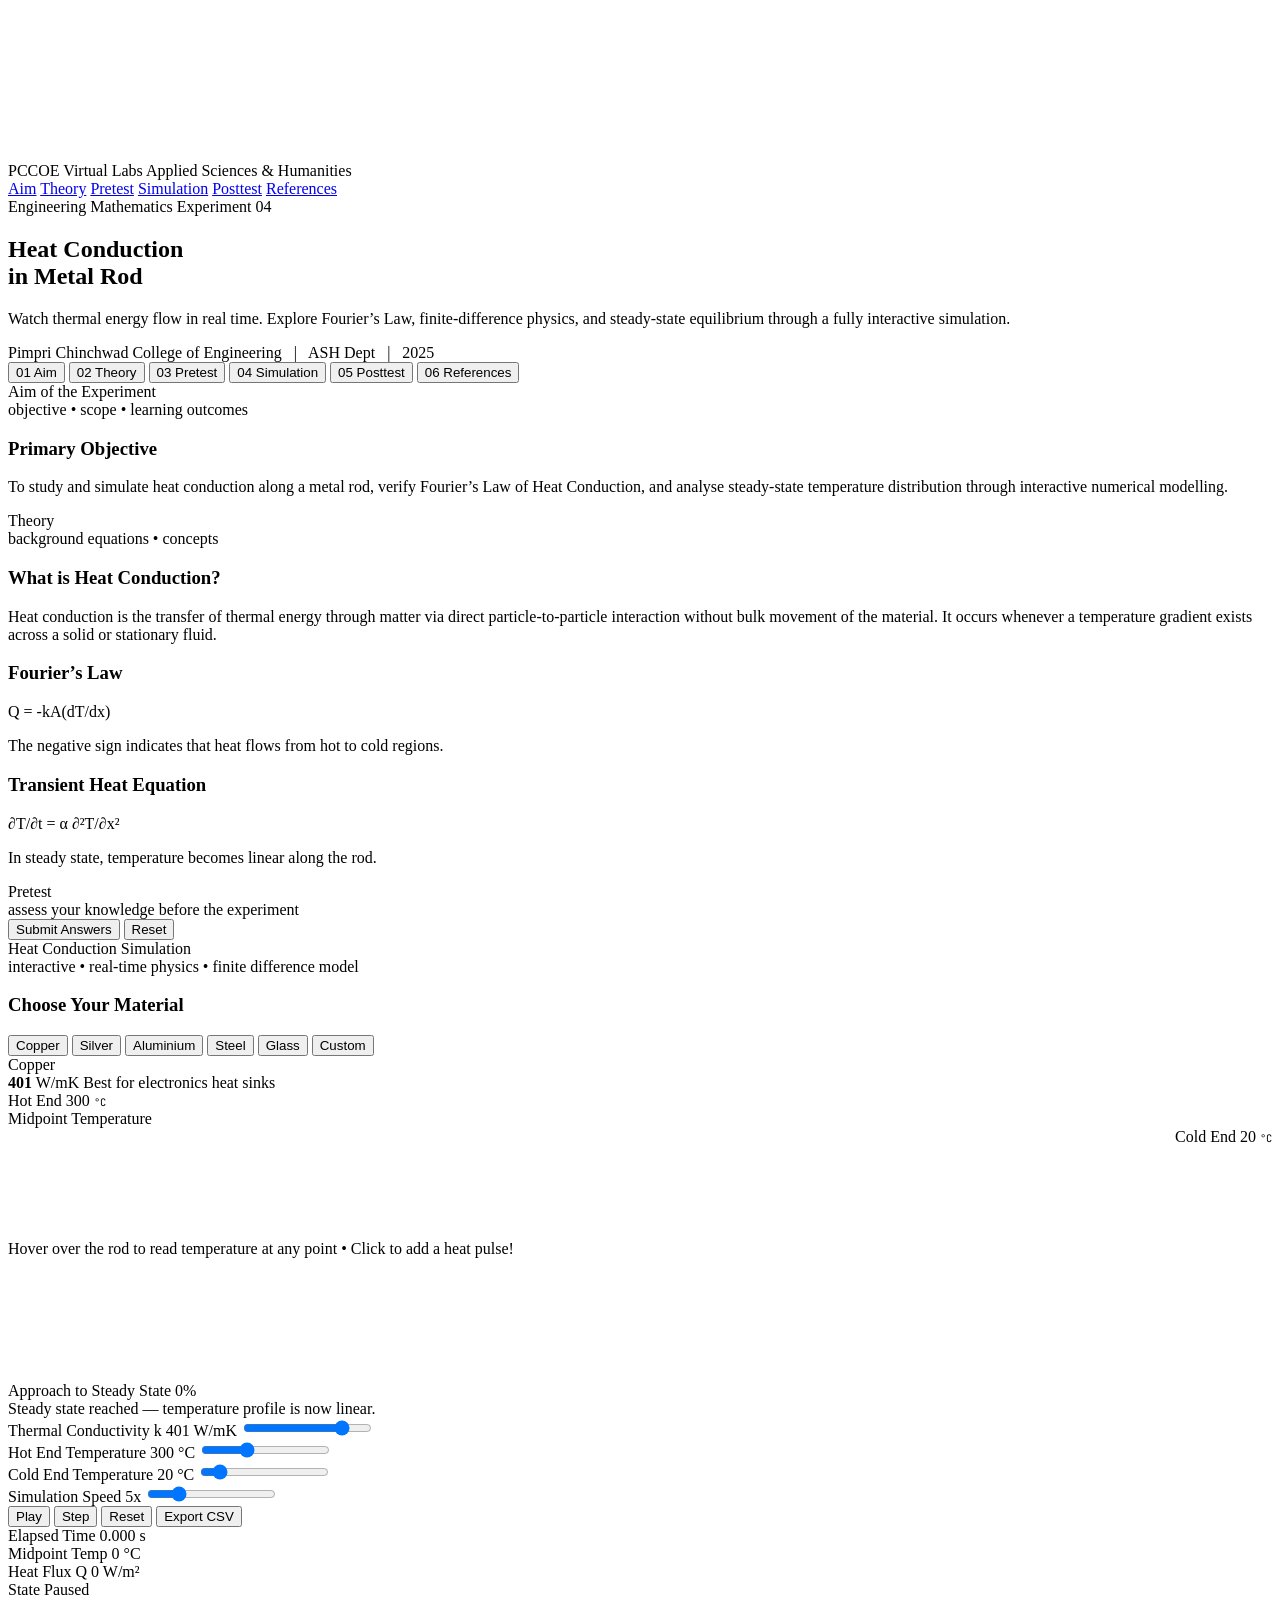
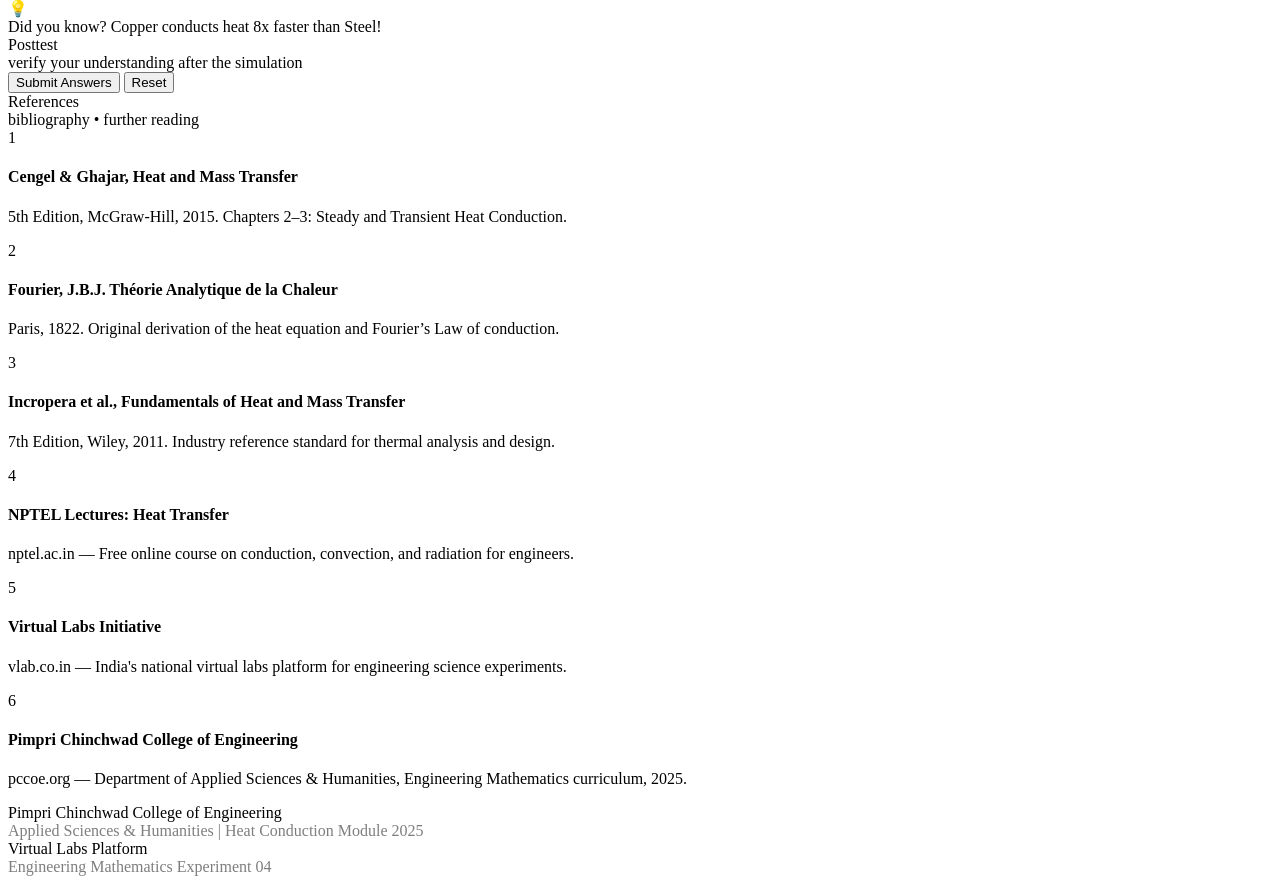
==== index.html @ cc9f1561 "Create index.html" ====
<!DOCTYPE html>
<html lang="en">
<head>
  <meta charset="UTF-8" />
  <meta name="viewport" content="width=device-width, initial-scale=1.0" />
  <title>Heat Conduction Lab</title>
  <link rel="preconnect" href="https://fonts.googleapis.com">
  <link rel="preconnect" href="https://fonts.gstatic.com" crossorigin>
  <link href="https://fonts.googleapis.com/css2?family=Outfit:wght@300;400;500;600;700;800;900&family=JetBrains+Mono:wght@400;500;700&display=swap" rel="stylesheet">
  <link rel="stylesheet" href="style.css" />
</head>
<body>
  <canvas id="particle-bg"></canvas>

  <header class="header">
    <div class="logo-wrap">
      <img class="logo-img" src="https://raw.githubusercontent.com/dineshkute90/virtuallab_LAUC/main/pccoe.png" alt="PCCOE Logo" onerror="this.style.display='none'">
      <div class="logo-text">
        <span class="logo-name">PCCOE Virtual Labs</span>
        <span class="logo-sub">Applied Sciences & Humanities</span>
      </div>
    </div>
    <nav>
      <a href="#" class="active" id="nav-aim" onclick="showSection('aim')">Aim</a>
      <a href="#" id="nav-theory" onclick="showSection('theory')">Theory</a>
      <a href="#" id="nav-pretest" onclick="showSection('pretest')">Pretest</a>
      <a href="#" id="nav-simulation" onclick="showSection('simulation')">Simulation</a>
      <a href="#" id="nav-posttest" onclick="showSection('posttest')">Posttest</a>
      <a href="#" id="nav-references" onclick="showSection('references')">References</a>
    </nav>
  </header>

  <section class="hero">
    <div class="hero-badge">Engineering Mathematics Experiment 04</div>
    <h1><span class="fire">Heat</span> <span class="label">Conduction</span><br><span class="label">in</span> <span class="ice">Metal Rod</span></h1>
    <p class="hero-desc">Watch thermal energy flow in real time. Explore Fourier’s Law, finite-difference physics, and steady-state equilibrium through a fully interactive simulation.</p>
    <div class="college-strip">
      <img src="https://raw.githubusercontent.com/dineshkute90/virtuallab_LAUC/main/pccoe.png" alt="PCCOE" onerror="this.style.display='none'">
      Pimpri Chinchwad College of Engineering &nbsp;&nbsp;|&nbsp;&nbsp; ASH Dept &nbsp;&nbsp;|&nbsp;&nbsp; 2025
    </div>
  </section>

  <div class="tab-bar">
    <button class="tab active" onclick="showSection('aim')">01 Aim</button>
    <button class="tab" onclick="showSection('theory')">02 Theory</button>
    <button class="tab" onclick="showSection('pretest')">03 Pretest</button>
    <button class="tab" onclick="showSection('simulation')">04 Simulation</button>
    <button class="tab" onclick="showSection('posttest')">05 Posttest</button>
    <button class="tab" onclick="showSection('references')">06 References</button>
  </div>

  <section id="aim" class="section active">
    <div class="section-title">Aim of the Experiment</div>
    <div class="section-sub">objective • scope • learning outcomes</div>

    <div class="card">
      <h3>Primary Objective</h3>
      <p>To study and simulate heat conduction along a metal rod, verify Fourier’s Law of Heat Conduction, and analyse steady-state temperature distribution through interactive numerical modelling.</p>
    </div>
  </section>

  <section id="theory" class="section">
    <div class="section-title">Theory</div>
    <div class="section-sub">background equations • concepts</div>

    <div class="card">
      <h3>What is Heat Conduction?</h3>
      <p>Heat conduction is the transfer of thermal energy through matter via direct particle-to-particle interaction without bulk movement of the material. It occurs whenever a temperature gradient exists across a solid or stationary fluid.</p>
    </div>

    <div class="card">
      <h3>Fourier’s Law</h3>
      <div class="formula-box">Q = -kA(dT/dx)</div>
      <p>The negative sign indicates that heat flows from hot to cold regions.</p>
    </div>

    <div class="card">
      <h3>Transient Heat Equation</h3>
      <div class="formula-box">∂T/∂t = α ∂²T/∂x²</div>
      <p>In steady state, temperature becomes linear along the rod.</p>
    </div>
  </section>

  <section id="pretest" class="section">
    <div class="section-title">Pretest</div>
    <div class="section-sub">assess your knowledge before the experiment</div>
    <div id="pretest-questions"></div>
    <div class="btn-row">
      <button class="btn btn-play" onclick="submitQuiz('pretest')">Submit Answers</button>
      <button class="btn btn-outline" onclick="resetQuiz('pretest')">Reset</button>
    </div>
    <div class="quiz-result" id="pretest-result"></div>
  </section>

  <section id="simulation" class="section">
    <div class="section-title">Heat Conduction Simulation</div>
    <div class="section-sub">interactive • real-time physics • finite difference model</div>

    <div class="card">
      <h3>Choose Your Material</h3>
      <div class="material-grid" id="material-grid">
        <button class="mat-btn active" onclick="selectMaterial(this,'Copper',401)">Copper</button>
        <button class="mat-btn" onclick="selectMaterial(this,'Silver',429)">Silver</button>
        <button class="mat-btn" onclick="selectMaterial(this,'Aluminium',237)">Aluminium</button>
        <button class="mat-btn" onclick="selectMaterial(this,'Steel',50)">Steel</button>
        <button class="mat-btn" onclick="selectMaterial(this,'Glass',1)">Glass</button>
        <button class="mat-btn" onclick="selectMaterial(this,'Custom',100)" id="custom-mat-btn">Custom</button>
      </div>

      <div class="mat-info-banner">
        <span class="mat-info-name" id="mat-info-name">Copper</span>
        <div class="mat-info-stats">
          <span><strong id="mat-info-k">401</strong> W/mK</span>
          <span id="mat-info-use">Best for electronics heat sinks</span>
        </div>
      </div>
    </div>

    <div class="sim-wrapper">
      <div class="rod-header">
        <div class="end-label hot">
          <span class="end-name">Hot End</span>
          <span class="temp-val" id="lbl-hot">300</span>
          <span style="font-family:JetBrains Mono,monospace;font-size:.65rem;color:var(--muted)">°C</span>
        </div>

        <div class="thermal-meter">
          <div class="meter-bar">
            <div class="meter-needle" id="meter-needle"></div>
          </div>
          <span>Midpoint Temperature</span>
        </div>

        <div class="end-label cold" style="text-align:right;">
          <span class="end-name">Cold End</span>
          <span class="temp-val" id="lbl-cold">20</span>
          <span style="font-family:JetBrains Mono,monospace;font-size:.65rem;color:var(--muted)">°C</span>
        </div>
      </div>

      <div class="rod-area">
        <div class="rod-glow-left" id="glow-left"></div>
        <canvas id="rod-canvas" height="90"></canvas>
        <div class="rod-glow-right" id="glow-right"></div>
      </div>
      <div class="click-hint">Hover over the rod to read temperature at any point • Click to add a heat pulse!</div>
      <canvas id="temp-graph" height="120"></canvas>

      <div class="equilibrium-bar-wrap">
        <div class="equilibrium-label">
          <span>Approach to Steady State</span>
          <span id="equil-pct">0%</span>
        </div>
        <div class="equilibrium-bar-bg">
          <div class="equilibrium-bar-fill" id="equil-bar" style="width:0%"></div>
        </div>
      </div>

      <div class="steady-badge" id="steady-badge">
        <div class="steady-dot"></div>
        Steady state reached — temperature profile is now linear.
      </div>

      <div class="sim-controls">
        <div class="ctrl-group">
          <label>Thermal Conductivity k <span class="lbl-val" id="lbl-k">401</span> W/mK</label>
          <input type="range" id="sl-k" min="1" max="500" value="401" oninput="updateSim()">
        </div>
        <div class="ctrl-group">
          <label>Hot End Temperature <span class="lbl-val" id="lbl-th">300</span> °C</label>
          <input type="range" id="sl-th" min="50" max="800" value="300" oninput="updateSim()">
        </div>
        <div class="ctrl-group">
          <label>Cold End Temperature <span class="lbl-val" id="lbl-tc">20</span> °C</label>
          <input type="range" id="sl-tc" min="0" max="200" value="20" oninput="updateSim()">
        </div>
        <div class="ctrl-group">
          <label>Simulation Speed <span class="lbl-val" id="lbl-sp">5</span>x</label>
          <input type="range" id="sl-sp" min="1" max="20" value="5" oninput="updateSim()">
        </div>
      </div>

      <div class="btn-row">
        <button class="btn btn-play paused" id="btn-play" onclick="toggleSim()">Play</button>
        <button class="btn btn-outline" onclick="stepSim()">Step</button>
        <button class="btn btn-danger" onclick="resetSim()">Reset</button>
        <button class="btn btn-outline" onclick="exportData()">Export CSV</button>
      </div>

      <div class="sim-stats">
        <div class="stat-chip">Elapsed Time <span class="stat-val accent-stat" id="stat-t">0.000 s</span></div>
        <div class="stat-chip">Midpoint Temp <span class="stat-val" id="stat-mid">0 °C</span></div>
        <div class="stat-chip">Heat Flux Q <span class="stat-val hot-stat" id="stat-q">0 W/m²</span></div>
        <div class="stat-chip">State <span class="stat-val" id="stat-state">Paused</span></div>
      </div>
    </div>

    <div class="fact-ticker" id="fact-ticker">
      <span class="fact-icon">💡</span>
      <div class="fact-text-wrap">
        <span class="fact-text" id="fact-text">Did you know? Copper conducts heat 8x faster than Steel!</span>
      </div>
    </div>
  </section>

  <section id="posttest" class="section">
    <div class="section-title">Posttest</div>
    <div class="section-sub">verify your understanding after the simulation</div>
    <div id="posttest-questions"></div>
    <div class="btn-row">
      <button class="btn btn-play" onclick="submitQuiz('posttest')">Submit Answers</button>
      <button class="btn btn-outline" onclick="resetQuiz('posttest')">Reset</button>
    </div>
    <div class="quiz-result" id="posttest-result"></div>
  </section>

  <section id="references" class="section">
    <div class="section-title">References</div>
    <div class="section-sub">bibliography • further reading</div>
    <div class="ref-item"><span class="ref-num">1</span><div class="ref-info"><h4>Cengel & Ghajar, Heat and Mass Transfer</h4><p>5th Edition, McGraw-Hill, 2015. Chapters 2–3: Steady and Transient Heat Conduction.</p></div></div>
    <div class="ref-item"><span class="ref-num">2</span><div class="ref-info"><h4>Fourier, J.B.J. Théorie Analytique de la Chaleur</h4><p>Paris, 1822. Original derivation of the heat equation and Fourier’s Law of conduction.</p></div></div>
    <div class="ref-item"><span class="ref-num">3</span><div class="ref-info"><h4>Incropera et al., Fundamentals of Heat and Mass Transfer</h4><p>7th Edition, Wiley, 2011. Industry reference standard for thermal analysis and design.</p></div></div>
    <div class="ref-item"><span class="ref-num">4</span><div class="ref-info"><h4>NPTEL Lectures: Heat Transfer</h4><p>nptel.ac.in — Free online course on conduction, convection, and radiation for engineers.</p></div></div>
    <div class="ref-item"><span class="ref-num">5</span><div class="ref-info"><h4>Virtual Labs Initiative</h4><p>vlab.co.in — India's national virtual labs platform for engineering science experiments.</p></div></div>
    <div class="ref-item"><span class="ref-num">6</span><div class="ref-info"><h4>Pimpri Chinchwad College of Engineering</h4><p>pccoe.org — Department of Applied Sciences & Humanities, Engineering Mathematics curriculum, 2025.</p></div></div>
  </section>

  <footer>
    <div class="footer-brand">
      <img src="https://raw.githubusercontent.com/dineshkute90/virtuallab_LAUC/main/pccoe.png" alt="PCCOE" onerror="this.style.display='none'">
      <div class="footer-text">Pimpri Chinchwad College of Engineering<br><span style="opacity:.5;">Applied Sciences & Humanities | Heat Conduction Module 2025</span></div>
    </div>
    <div class="footer-right">Virtual Labs Platform<br><span style="opacity:.5;">Engineering Mathematics Experiment 04</span></div>
  </footer>

  <script src="script.js"></script>
</body>
</html>
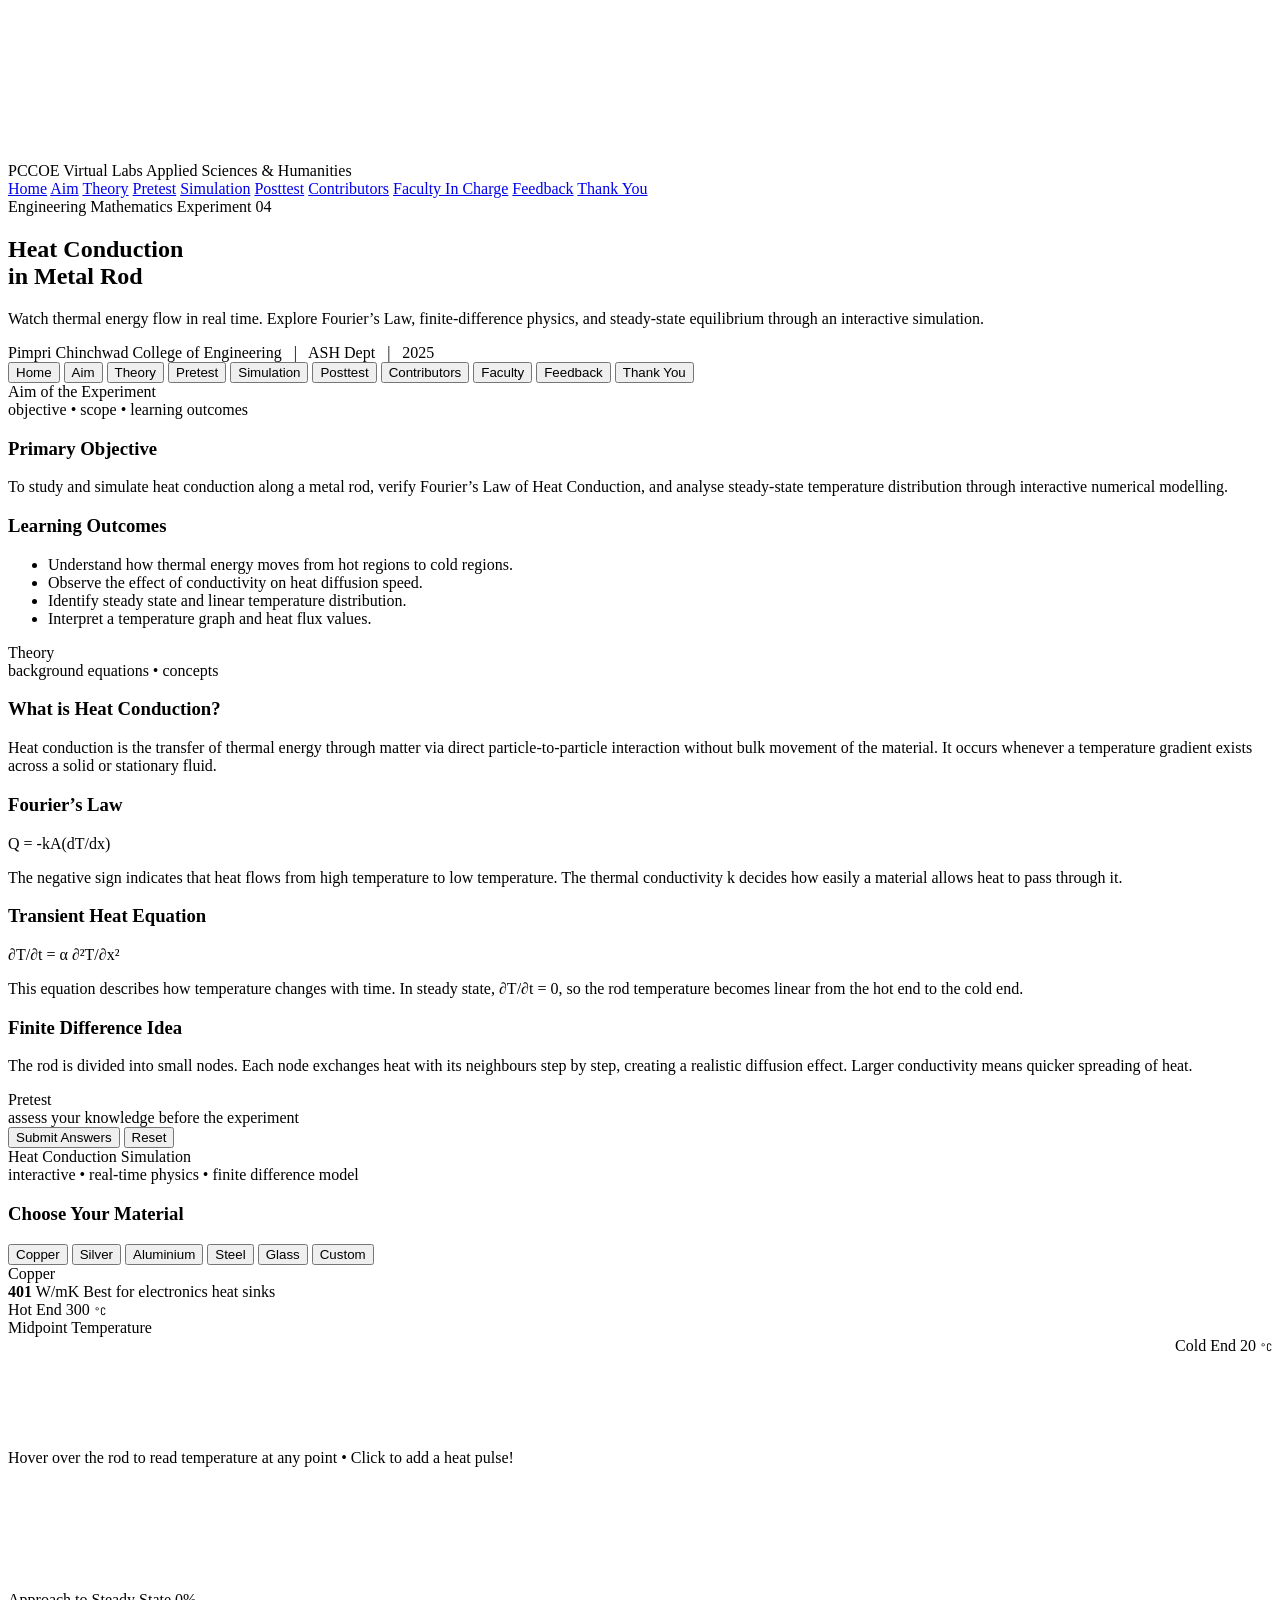
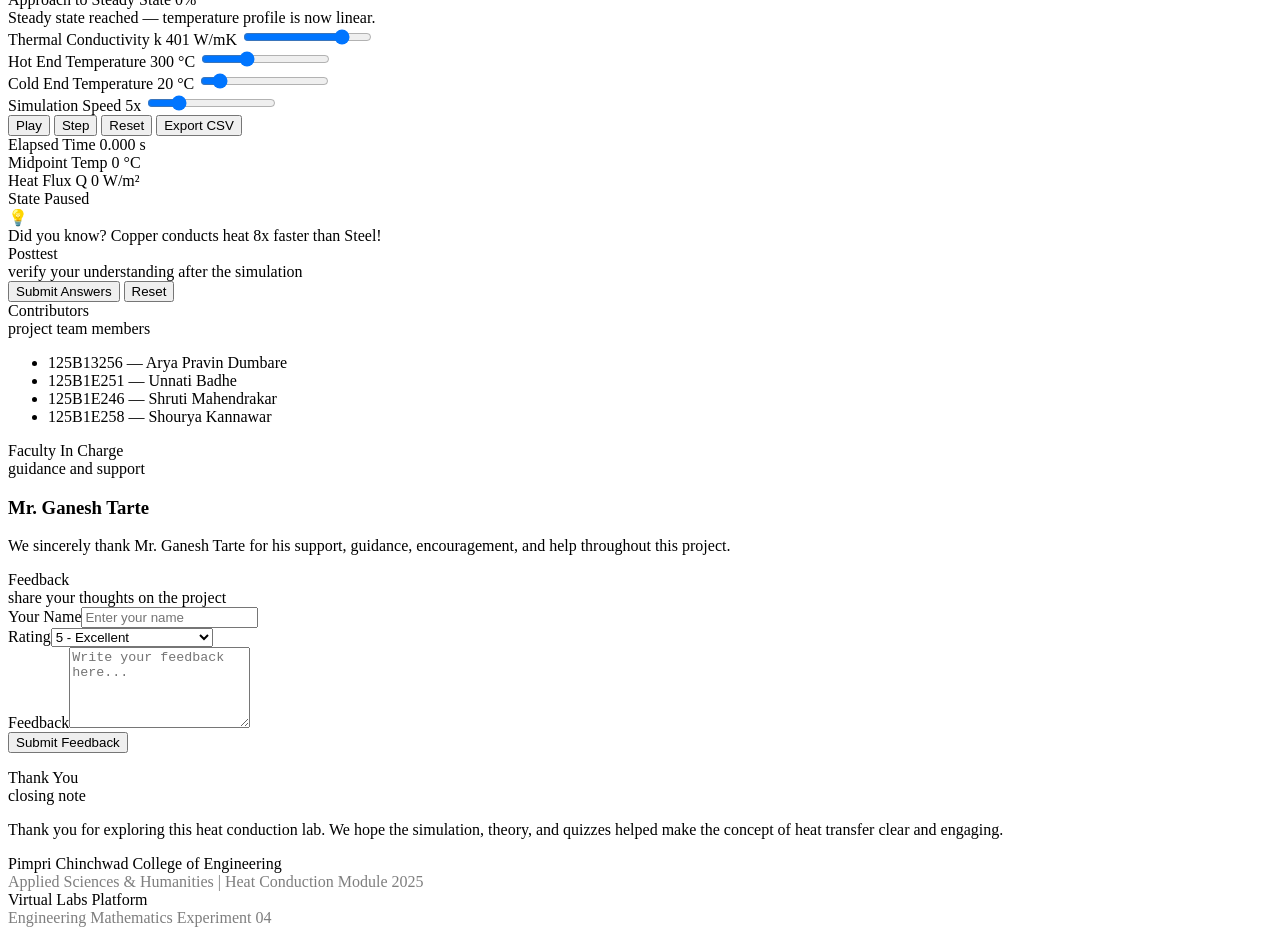
==== commit d5d5b85e: "Create index.html" ====
--- a/index.html
+++ b/index.html
@@ -20,20 +20,24 @@
         <span class="logo-sub">Applied Sciences & Humanities</span>
       </div>
     </div>
-    <nav>
-      <a href="#" class="active" id="nav-aim" onclick="showSection('aim')">Aim</a>
+    <nav id="top-nav">
+      <a href="#" class="active" id="nav-home" onclick="showSection('home')">Home</a>
+      <a href="#" id="nav-aim" onclick="showSection('aim')">Aim</a>
       <a href="#" id="nav-theory" onclick="showSection('theory')">Theory</a>
       <a href="#" id="nav-pretest" onclick="showSection('pretest')">Pretest</a>
       <a href="#" id="nav-simulation" onclick="showSection('simulation')">Simulation</a>
       <a href="#" id="nav-posttest" onclick="showSection('posttest')">Posttest</a>
-      <a href="#" id="nav-references" onclick="showSection('references')">References</a>
+      <a href="#" id="nav-contributors" onclick="showSection('contributors')">Contributors</a>
+      <a href="#" id="nav-faculty" onclick="showSection('faculty')">Faculty In Charge</a>
+      <a href="#" id="nav-feedback" onclick="showSection('feedback')">Feedback</a>
+      <a href="#" id="nav-thankyou" onclick="showSection('thankyou')">Thank You</a>
     </nav>
   </header>
 
-  <section class="hero">
+  <section class="hero section active" id="home">
     <div class="hero-badge">Engineering Mathematics Experiment 04</div>
     <h1><span class="fire">Heat</span> <span class="label">Conduction</span><br><span class="label">in</span> <span class="ice">Metal Rod</span></h1>
-    <p class="hero-desc">Watch thermal energy flow in real time. Explore Fourier’s Law, finite-difference physics, and steady-state equilibrium through a fully interactive simulation.</p>
+    <p class="hero-desc">Watch thermal energy flow in real time. Explore Fourier’s Law, finite-difference physics, and steady-state equilibrium through an interactive simulation.</p>
     <div class="college-strip">
       <img src="https://raw.githubusercontent.com/dineshkute90/virtuallab_LAUC/main/pccoe.png" alt="PCCOE" onerror="this.style.display='none'">
       Pimpri Chinchwad College of Engineering &nbsp;&nbsp;|&nbsp;&nbsp; ASH Dept &nbsp;&nbsp;|&nbsp;&nbsp; 2025
@@ -41,43 +45,56 @@
   </section>
 
   <div class="tab-bar">
-    <button class="tab active" onclick="showSection('aim')">01 Aim</button>
-    <button class="tab" onclick="showSection('theory')">02 Theory</button>
-    <button class="tab" onclick="showSection('pretest')">03 Pretest</button>
-    <button class="tab" onclick="showSection('simulation')">04 Simulation</button>
-    <button class="tab" onclick="showSection('posttest')">05 Posttest</button>
-    <button class="tab" onclick="showSection('references')">06 References</button>
+    <button class="tab active" onclick="showSection('home')">Home</button>
+    <button class="tab" onclick="showSection('aim')">Aim</button>
+    <button class="tab" onclick="showSection('theory')">Theory</button>
+    <button class="tab" onclick="showSection('pretest')">Pretest</button>
+    <button class="tab" onclick="showSection('simulation')">Simulation</button>
+    <button class="tab" onclick="showSection('posttest')">Posttest</button>
+    <button class="tab" onclick="showSection('contributors')">Contributors</button>
+    <button class="tab" onclick="showSection('faculty')">Faculty</button>
+    <button class="tab" onclick="showSection('feedback')">Feedback</button>
+    <button class="tab" onclick="showSection('thankyou')">Thank You</button>
   </div>
 
-  <section id="aim" class="section active">
+  <section id="aim" class="section">
     <div class="section-title">Aim of the Experiment</div>
     <div class="section-sub">objective • scope • learning outcomes</div>
-
     <div class="card">
       <h3>Primary Objective</h3>
       <p>To study and simulate heat conduction along a metal rod, verify Fourier’s Law of Heat Conduction, and analyse steady-state temperature distribution through interactive numerical modelling.</p>
+    </div>
+    <div class="card">
+      <h3>Learning Outcomes</h3>
+      <ul>
+        <li>Understand how thermal energy moves from hot regions to cold regions.</li>
+        <li>Observe the effect of conductivity on heat diffusion speed.</li>
+        <li>Identify steady state and linear temperature distribution.</li>
+        <li>Interpret a temperature graph and heat flux values.</li>
+      </ul>
     </div>
   </section>
 
   <section id="theory" class="section">
     <div class="section-title">Theory</div>
     <div class="section-sub">background equations • concepts</div>
-
     <div class="card">
       <h3>What is Heat Conduction?</h3>
       <p>Heat conduction is the transfer of thermal energy through matter via direct particle-to-particle interaction without bulk movement of the material. It occurs whenever a temperature gradient exists across a solid or stationary fluid.</p>
     </div>
-
     <div class="card">
       <h3>Fourier’s Law</h3>
       <div class="formula-box">Q = -kA(dT/dx)</div>
-      <p>The negative sign indicates that heat flows from hot to cold regions.</p>
-    </div>
-
+      <p>The negative sign indicates that heat flows from high temperature to low temperature. The thermal conductivity k decides how easily a material allows heat to pass through it.</p>
+    </div>
     <div class="card">
       <h3>Transient Heat Equation</h3>
       <div class="formula-box">∂T/∂t = α ∂²T/∂x²</div>
-      <p>In steady state, temperature becomes linear along the rod.</p>
+      <p>This equation describes how temperature changes with time. In steady state, ∂T/∂t = 0, so the rod temperature becomes linear from the hot end to the cold end.</p>
+    </div>
+    <div class="card">
+      <h3>Finite Difference Idea</h3>
+      <p>The rod is divided into small nodes. Each node exchanges heat with its neighbours step by step, creating a realistic diffusion effect. Larger conductivity means quicker spreading of heat.</p>
     </div>
   </section>
 
@@ -106,7 +123,6 @@
         <button class="mat-btn" onclick="selectMaterial(this,'Glass',1)">Glass</button>
         <button class="mat-btn" onclick="selectMaterial(this,'Custom',100)" id="custom-mat-btn">Custom</button>
       </div>
-
       <div class="mat-info-banner">
         <span class="mat-info-name" id="mat-info-name">Copper</span>
         <div class="mat-info-stats">
@@ -214,15 +230,46 @@
     <div class="quiz-result" id="posttest-result"></div>
   </section>
 
-  <section id="references" class="section">
-    <div class="section-title">References</div>
-    <div class="section-sub">bibliography • further reading</div>
-    <div class="ref-item"><span class="ref-num">1</span><div class="ref-info"><h4>Cengel & Ghajar, Heat and Mass Transfer</h4><p>5th Edition, McGraw-Hill, 2015. Chapters 2–3: Steady and Transient Heat Conduction.</p></div></div>
-    <div class="ref-item"><span class="ref-num">2</span><div class="ref-info"><h4>Fourier, J.B.J. Théorie Analytique de la Chaleur</h4><p>Paris, 1822. Original derivation of the heat equation and Fourier’s Law of conduction.</p></div></div>
-    <div class="ref-item"><span class="ref-num">3</span><div class="ref-info"><h4>Incropera et al., Fundamentals of Heat and Mass Transfer</h4><p>7th Edition, Wiley, 2011. Industry reference standard for thermal analysis and design.</p></div></div>
-    <div class="ref-item"><span class="ref-num">4</span><div class="ref-info"><h4>NPTEL Lectures: Heat Transfer</h4><p>nptel.ac.in — Free online course on conduction, convection, and radiation for engineers.</p></div></div>
-    <div class="ref-item"><span class="ref-num">5</span><div class="ref-info"><h4>Virtual Labs Initiative</h4><p>vlab.co.in — India's national virtual labs platform for engineering science experiments.</p></div></div>
-    <div class="ref-item"><span class="ref-num">6</span><div class="ref-info"><h4>Pimpri Chinchwad College of Engineering</h4><p>pccoe.org — Department of Applied Sciences & Humanities, Engineering Mathematics curriculum, 2025.</p></div></div>
+  <section id="contributors" class="section">
+    <div class="section-title">Contributors</div>
+    <div class="section-sub">project team members</div>
+    <div class="card">
+      <ul>
+        <li>125B13256 — Arya Pravin Dumbare</li>
+        <li>125B1E251 — Unnati Badhe</li>
+        <li>125B1E246 — Shruti Mahendrakar</li>
+        <li>125B1E258 — Shourya Kannawar</li>
+      </ul>
+    </div>
+  </section>
+
+  <section id="faculty" class="section">
+    <div class="section-title">Faculty In Charge</div>
+    <div class="section-sub">guidance and support</div>
+    <div class="card">
+      <h3>Mr. Ganesh Tarte</h3>
+      <p>We sincerely thank Mr. Ganesh Tarte for his support, guidance, encouragement, and help throughout this project.</p>
+    </div>
+  </section>
+
+  <section id="feedback" class="section">
+    <div class="section-title">Feedback</div>
+    <div class="section-sub">share your thoughts on the project</div>
+    <div class="card feedback-card">
+      <div class="form-group"><label>Your Name</label><input type="text" id="fb-name" placeholder="Enter your name"></div>
+      <div class="form-group"><label>Rating</label><select id="fb-rating"><option>5 - Excellent</option><option>4 - Very Good</option><option>3 - Good</option><option>2 - Average</option><option>1 - Needs Improvement</option></select></div>
+      <div class="form-group"><label>Feedback</label><textarea id="fb-msg" rows="5" placeholder="Write your feedback here..."></textarea></div>
+      <button class="btn btn-play" onclick="submitFeedback()">Submit Feedback</button>
+      <p id="fb-status" class="fb-status"></p>
+    </div>
+  </section>
+
+  <section id="thankyou" class="section">
+    <div class="section-title">Thank You</div>
+    <div class="section-sub">closing note</div>
+    <div class="card">
+      <p>Thank you for exploring this heat conduction lab. We hope the simulation, theory, and quizzes helped make the concept of heat transfer clear and engaging.</p>
+    </div>
   </section>
 
   <footer>
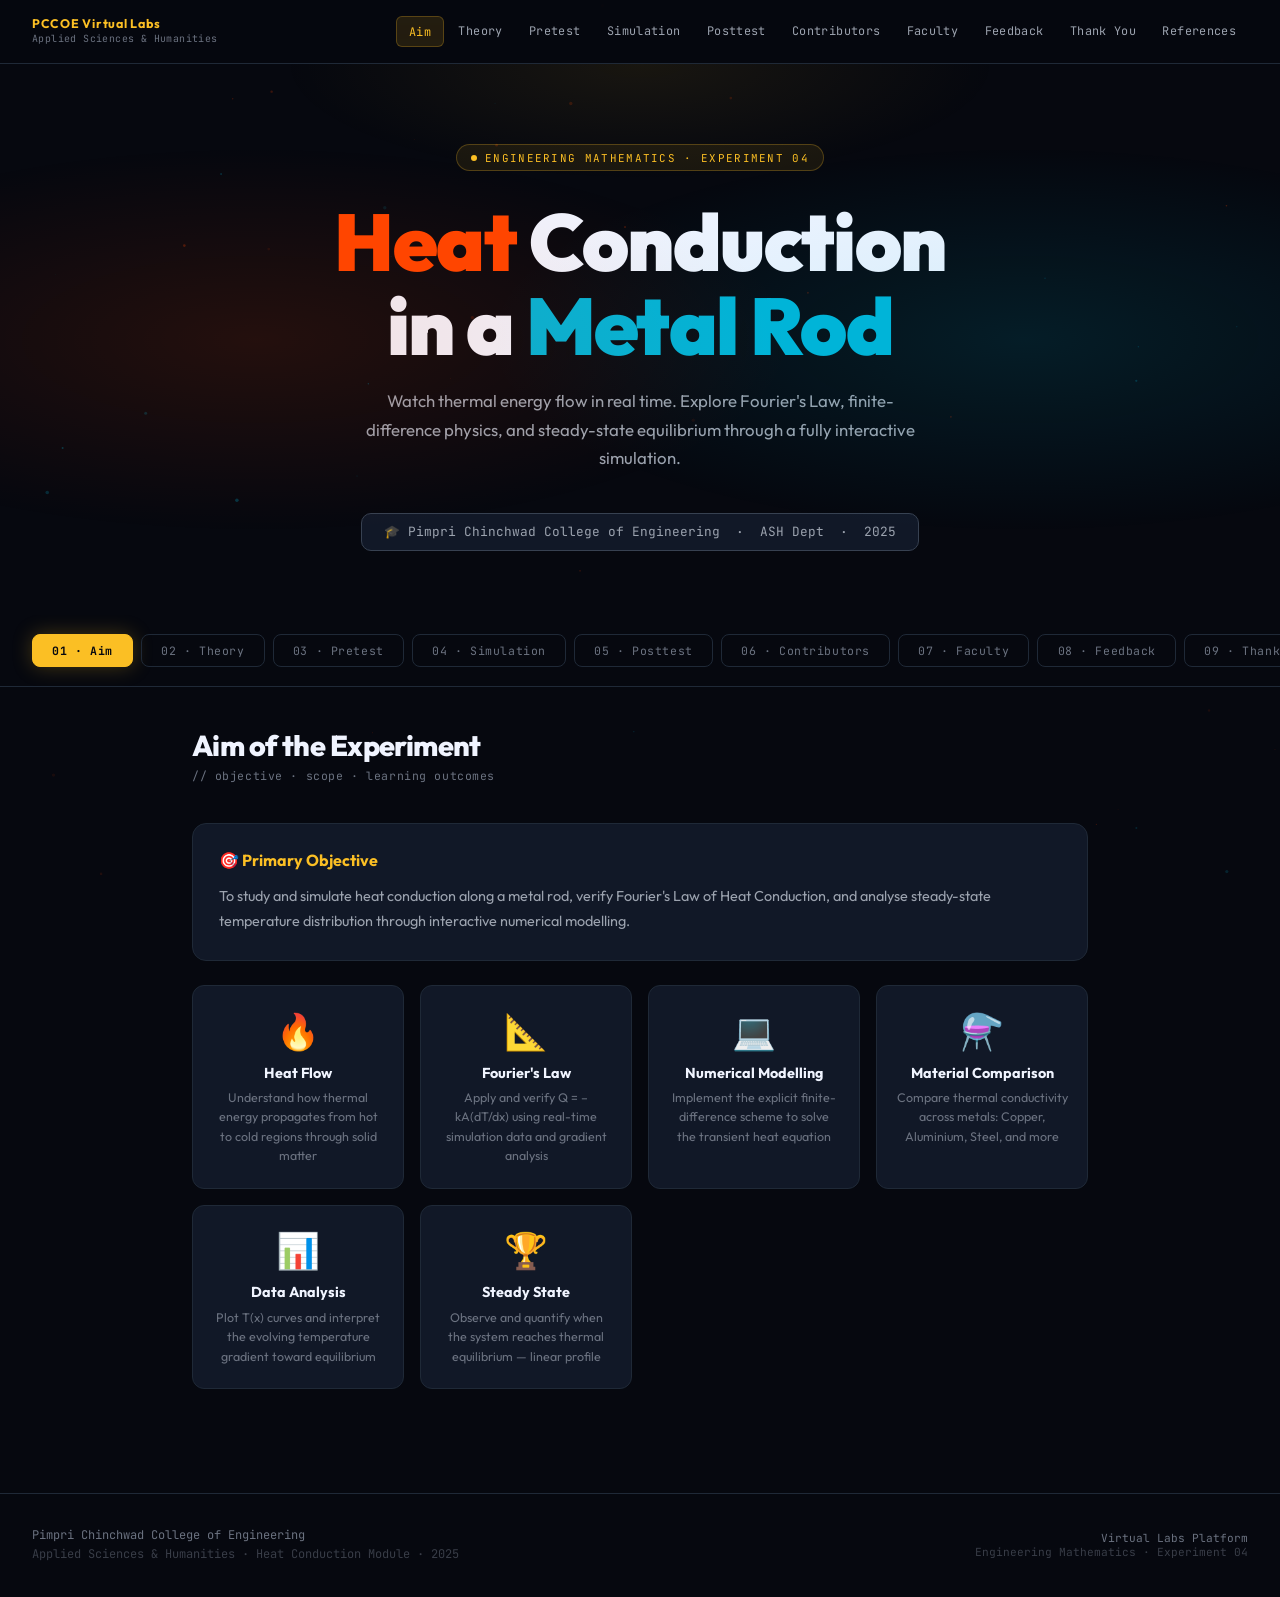
==== commit 5eb0bcf0: "Create index.html" ====
--- a/index.html
+++ b/index.html
@@ -1,285 +1,1890 @@
 <!DOCTYPE html>
 <html lang="en">
 <head>
-  <meta charset="UTF-8" />
-  <meta name="viewport" content="width=device-width, initial-scale=1.0" />
-  <title>Heat Conduction Lab</title>
-  <link rel="preconnect" href="https://fonts.googleapis.com">
-  <link rel="preconnect" href="https://fonts.gstatic.com" crossorigin>
-  <link href="https://fonts.googleapis.com/css2?family=Outfit:wght@300;400;500;600;700;800;900&family=JetBrains+Mono:wght@400;500;700&display=swap" rel="stylesheet">
-  <link rel="stylesheet" href="style.css" />
+<meta charset="UTF-8">
+<meta name="viewport" content="width=device-width, initial-scale=1.0">
+<title>Heat Conduction Lab — PCCOE Virtual Labs</title>
+<link href="https://fonts.googleapis.com/css2?family=Outfit:wght@300;400;500;600;700;800;900&family=JetBrains+Mono:wght@400;500;700&display=swap" rel="stylesheet">
+<style>
+:root {
+  --hot: #ff4500;
+  --hot2: #ff8c00;
+  --cold: #00b4d8;
+  --cold2: #0077b6;
+  --bg: #06080f;
+  --surface: #0d1117;
+  --card: #111827;
+  --border: #1f2937;
+  --border2: #374151;
+  --text: #f0f4ff;
+  --muted: #6b7280;
+  --muted2: #9ca3af;
+  --accent: #fbbf24;
+  --accent2: #f59e0b;
+  --green: #10b981;
+  --red: #ef4444;
+  --purple: #8b5cf6;
+  --glow-hot: rgba(255,69,0,0.3);
+  --glow-cold: rgba(0,180,216,0.3);
+  --glow-accent: rgba(251,191,36,0.25);
+}
+
+*, *::before, *::after { box-sizing: border-box; margin: 0; padding: 0; }
+html { scroll-behavior: smooth; }
+
+body {
+  background: var(--bg);
+  color: var(--text);
+  font-family: 'Outfit', sans-serif;
+  min-height: 100vh;
+  overflow-x: hidden;
+}
+
+/* ─── PARTICLE CANVAS ─── */
+#particle-bg {
+  position: fixed;
+  inset: 0;
+  z-index: 0;
+  pointer-events: none;
+  opacity: 0.4;
+}
+
+/* ─── HEADER ─── */
+header {
+  position: sticky;
+  top: 0;
+  z-index: 200;
+  background: rgba(6,8,15,0.85);
+  backdrop-filter: blur(20px);
+  border-bottom: 1px solid var(--border);
+  padding: 0 2rem;
+  height: 64px;
+  display: flex;
+  align-items: center;
+  justify-content: space-between;
+}
+
+.logo-wrap {
+  display: flex;
+  align-items: center;
+  gap: .8rem;
+}
+
+.logo-img {
+  height: 40px;
+  width: 40px;
+  object-fit: contain;
+  border-radius: 8px;
+  background: white;
+  padding: 3px;
+  box-shadow: 0 0 16px rgba(251,191,36,0.3);
+}
+
+.logo-text {
+  display: flex;
+  flex-direction: column;
+}
+
+.logo-name {
+  font-size: .78rem;
+  font-weight: 700;
+  color: var(--accent);
+  letter-spacing: .06em;
+  line-height: 1;
+}
+
+.logo-sub {
+  font-size: .62rem;
+  color: var(--muted);
+  font-family: 'JetBrains Mono', monospace;
+  letter-spacing: .04em;
+  margin-top: 2px;
+}
+
+nav {
+  display: flex;
+  gap: .15rem;
+}
+
+nav a {
+  color: var(--muted2);
+  text-decoration: none;
+  font-size: .74rem;
+  font-family: 'JetBrains Mono', monospace;
+  padding: .4rem .75rem;
+  border-radius: 6px;
+  transition: all .2s;
+  letter-spacing: .03em;
+  white-space: nowrap;
+}
+
+nav a:hover { color: var(--accent); background: var(--glow-accent); }
+nav a.active { color: var(--accent); background: rgba(251,191,36,.12); border: 1px solid rgba(251,191,36,.25); }
+
+/* ─── HERO ─── */
+.hero {
+  position: relative;
+  padding: 5rem 2rem 4rem;
+  text-align: center;
+  overflow: hidden;
+  z-index: 1;
+}
+
+.hero::before {
+  content: '';
+  position: absolute;
+  inset: 0;
+  background:
+    radial-gradient(ellipse 60% 50% at 20% 50%, rgba(255,69,0,0.12) 0%, transparent 70%),
+    radial-gradient(ellipse 60% 50% at 80% 50%, rgba(0,180,216,0.12) 0%, transparent 70%),
+    radial-gradient(ellipse 40% 30% at 50% 0%, rgba(251,191,36,0.08) 0%, transparent 70%);
+  pointer-events: none;
+}
+
+.hero-badge {
+  display: inline-flex;
+  align-items: center;
+  gap: .5rem;
+  background: rgba(251,191,36,.08);
+  border: 1px solid rgba(251,191,36,.25);
+  color: var(--accent);
+  font-family: 'JetBrains Mono', monospace;
+  font-size: .68rem;
+  padding: .35rem .9rem;
+  border-radius: 20px;
+  letter-spacing: .12em;
+  text-transform: uppercase;
+  margin-bottom: 1.8rem;
+}
+
+.hero-badge::before {
+  content: '';
+  width: 6px; height: 6px;
+  border-radius: 50%;
+  background: var(--accent);
+  animation: pulse 2s infinite;
+}
+
+@keyframes pulse {
+  0%, 100% { opacity: 1; box-shadow: 0 0 0 0 var(--glow-accent); }
+  50% { opacity: .6; box-shadow: 0 0 0 6px transparent; }
+}
+
+.hero h1 {
+  font-size: clamp(2.5rem, 7vw, 5rem);
+  font-weight: 900;
+  line-height: 1.05;
+  margin-bottom: 1.2rem;
+  letter-spacing: -.02em;
+}
+
+.hero h1 .fire { color: var(--hot); }
+.hero h1 .label { color: var(--text); }
+.hero h1 .ice { color: var(--cold); }
+
+.hero-desc {
+  color: var(--muted2);
+  max-width: 580px;
+  margin: 0 auto 2.5rem;
+  font-size: 1.05rem;
+  line-height: 1.7;
+  font-weight: 400;
+}
+
+.college-strip {
+  display: inline-flex;
+  align-items: center;
+  gap: .8rem;
+  background: var(--card);
+  border: 1px solid var(--border2);
+  padding: .6rem 1.4rem;
+  border-radius: 10px;
+  font-size: .8rem;
+  color: var(--muted2);
+  font-family: 'JetBrains Mono', monospace;
+}
+
+.college-strip img {
+  height: 28px;
+  width: 28px;
+  object-fit: contain;
+  background: white;
+  padding: 2px;
+  border-radius: 4px;
+}
+
+/* ─── TAB BAR ─── */
+.tab-bar {
+  display: flex;
+  gap: .5rem;
+  padding: 1.2rem 2rem;
+  overflow-x: auto;
+  border-bottom: 1px solid var(--border);
+  scrollbar-width: none;
+  position: relative;
+  z-index: 1;
+  background: var(--bg);
+}
+
+.tab-bar::-webkit-scrollbar { display: none; }
+
+.tab {
+  flex-shrink: 0;
+  background: none;
+  border: 1px solid var(--border);
+  color: var(--muted);
+  font-family: 'JetBrains Mono', monospace;
+  font-size: .72rem;
+  padding: .5rem 1.2rem;
+  border-radius: 8px;
+  cursor: pointer;
+  transition: all .25s;
+  letter-spacing: .05em;
+  position: relative;
+  overflow: hidden;
+}
+
+.tab::after {
+  content: '';
+  position: absolute;
+  inset: 0;
+  background: linear-gradient(135deg, transparent 40%, rgba(251,191,36,.04));
+  opacity: 0;
+  transition: opacity .25s;
+}
+
+.tab:hover { border-color: var(--border2); color: var(--muted2); }
+.tab:hover::after { opacity: 1; }
+
+.tab.active {
+  background: var(--accent);
+  border-color: var(--accent);
+  color: #06080f;
+  font-weight: 700;
+  box-shadow: 0 0 20px var(--glow-accent);
+}
+
+/* ─── SECTIONS ─── */
+.section {
+  display: none;
+  padding: 2.5rem 2rem;
+  max-width: 960px;
+  margin: 0 auto;
+  position: relative;
+  z-index: 1;
+}
+
+.section.active {
+  display: block;
+  animation: fadeUp .4s cubic-bezier(.16,1,.3,1);
+}
+
+@keyframes fadeUp {
+  from { opacity: 0; transform: translateY(20px); }
+  to   { opacity: 1; transform: translateY(0); }
+}
+
+.section-title {
+  font-size: 1.8rem;
+  font-weight: 800;
+  letter-spacing: -.02em;
+  margin-bottom: .3rem;
+}
+
+.section-sub {
+  color: var(--muted);
+  font-family: 'JetBrains Mono', monospace;
+  font-size: .72rem;
+  margin-bottom: 2.5rem;
+  letter-spacing: .05em;
+}
+
+/* ─── CARDS ─── */
+.card {
+  background: var(--card);
+  border: 1px solid var(--border);
+  border-radius: 14px;
+  padding: 1.6rem;
+  margin-bottom: 1.4rem;
+  transition: border-color .25s;
+}
+
+.card:hover { border-color: var(--border2); }
+
+.card h3 {
+  font-size: 1rem;
+  font-weight: 700;
+  color: var(--accent);
+  margin-bottom: .9rem;
+  display: flex;
+  align-items: center;
+  gap: .6rem;
+}
+
+.card p, .card li {
+  color: var(--muted2);
+  font-size: .9rem;
+  line-height: 1.75;
+}
+
+.card ul { padding-left: 1.2rem; }
+.card li { margin-bottom: .3rem; }
+
+.formula-box {
+  background: linear-gradient(135deg, rgba(251,191,36,.05), rgba(251,191,36,.1));
+  border: 1px solid rgba(251,191,36,.25);
+  border-radius: 10px;
+  padding: 1.2rem 1.6rem;
+  margin: 1rem 0;
+  font-family: 'JetBrains Mono', monospace;
+  font-size: 1.15rem;
+  color: var(--accent);
+  text-align: center;
+  letter-spacing: .04em;
+}
+
+.formula-desc {
+  font-size: .72rem;
+  color: var(--muted);
+  margin-top: .6rem;
+  line-height: 1.7;
+  letter-spacing: .02em;
+}
+
+/* ─── AIM GRID ─── */
+.aim-grid {
+  display: grid;
+  grid-template-columns: repeat(auto-fill, minmax(210px, 1fr));
+  gap: 1rem;
+  margin-top: 1.5rem;
+}
+
+.aim-card {
+  background: var(--card);
+  border: 1px solid var(--border);
+  border-radius: 12px;
+  padding: 1.4rem 1.2rem;
+  text-align: center;
+  transition: all .3s;
+  cursor: default;
+}
+
+.aim-card:hover {
+  border-color: var(--accent);
+  transform: translateY(-3px);
+  box-shadow: 0 8px 30px rgba(251,191,36,.08);
+}
+
+.aim-icon { font-size: 2.2rem; margin-bottom: .7rem; }
+.aim-card h4 { font-size: .9rem; font-weight: 700; margin-bottom: .4rem; }
+.aim-card p  { font-size: .78rem; color: var(--muted); line-height: 1.55; }
+
+/* ─── MATERIAL SELECTOR ─── */
+.material-grid {
+  display: grid;
+  grid-template-columns: repeat(auto-fill, minmax(140px, 1fr));
+  gap: .8rem;
+  margin-bottom: 1.5rem;
+}
+
+.mat-btn {
+  background: var(--card);
+  border: 1px solid var(--border);
+  border-radius: 10px;
+  padding: .9rem .6rem;
+  cursor: pointer;
+  text-align: center;
+  transition: all .25s;
+  color: var(--muted2);
+  font-family: 'Outfit', sans-serif;
+}
+
+.mat-btn:hover { border-color: var(--border2); color: var(--text); }
+
+.mat-btn.active {
+  border-color: var(--accent);
+  background: rgba(251,191,36,.08);
+  color: var(--accent);
+  box-shadow: 0 0 16px rgba(251,191,36,.12);
+}
+
+.mat-icon { font-size: 1.6rem; margin-bottom: .4rem; }
+.mat-name { font-size: .8rem; font-weight: 700; }
+.mat-k { font-size: .68rem; color: var(--muted); font-family: 'JetBrains Mono', monospace; margin-top: .2rem; }
+
+/* ─── SIMULATION ─── */
+.sim-wrapper {
+  background: var(--card);
+  border: 1px solid var(--border);
+  border-radius: 18px;
+  padding: 2rem;
+  position: relative;
+  overflow: hidden;
+}
+
+.sim-wrapper::before {
+  content: '';
+  position: absolute;
+  inset: 0;
+  background: radial-gradient(ellipse 60% 40% at 20% 50%, rgba(255,69,0,.04), transparent),
+              radial-gradient(ellipse 60% 40% at 80% 50%, rgba(0,180,216,.04), transparent);
+  pointer-events: none;
+}
+
+.rod-header {
+  display: flex;
+  justify-content: space-between;
+  align-items: center;
+  margin-bottom: 1.2rem;
+}
+
+.end-label {
+  display: flex;
+  flex-direction: column;
+  align-items: center;
+  gap: .2rem;
+  font-family: 'JetBrains Mono', monospace;
+  font-size: .7rem;
+}
+
+.end-label .temp-val {
+  font-size: 1.4rem;
+  font-weight: 700;
+}
+
+.end-label.hot .temp-val { color: var(--hot); text-shadow: 0 0 20px var(--glow-hot); }
+.end-label.cold .temp-val { color: var(--cold); text-shadow: 0 0 20px var(--glow-cold); }
+.end-label .end-name { color: var(--muted); font-size: .62rem; letter-spacing: .1em; text-transform: uppercase; }
+
+/* Rod canvas area */
+.rod-area {
+  position: relative;
+  margin: .5rem 0 1rem;
+}
+
+#rod-canvas {
+  width: 100%;
+  height: 90px;
+  border-radius: 12px;
+  display: block;
+  cursor: crosshair;
+  box-shadow: 0 4px 30px rgba(0,0,0,.5), inset 0 1px 0 rgba(255,255,255,.05);
+}
+
+.rod-glow-left {
+  position: absolute;
+  left: -10px; top: 50%; transform: translateY(-50%);
+  width: 60px; height: 60px;
+  background: radial-gradient(circle, var(--hot) 0%, transparent 70%);
+  opacity: 0.3;
+  pointer-events: none;
+  filter: blur(10px);
+  transition: opacity .5s;
+}
+
+.rod-glow-right {
+  position: absolute;
+  right: -10px; top: 50%; transform: translateY(-50%);
+  width: 60px; height: 60px;
+  background: radial-gradient(circle, var(--cold) 0%, transparent 70%);
+  opacity: 0.3;
+  pointer-events: none;
+  filter: blur(10px);
+  transition: opacity .5s;
+}
+
+#temp-graph {
+  border-radius: 10px;
+  border: 1px solid var(--border);
+  background: var(--surface);
+  width: 100%;
+  margin-top: .5rem;
+}
+
+/* ─── CONTROLS ─── */
+.sim-controls {
+  display: grid;
+  grid-template-columns: 1fr 1fr;
+  gap: 1.2rem;
+  margin-top: 1.8rem;
+}
+
+@media(max-width: 600px) {
+  .sim-controls { grid-template-columns: 1fr; }
+  nav { display: none; }
+}
+
+.ctrl-group label {
+  display: flex;
+  justify-content: space-between;
+  align-items: center;
+  font-size: .72rem;
+  font-family: 'JetBrains Mono', monospace;
+  color: var(--muted);
+  margin-bottom: .6rem;
+  letter-spacing: .04em;
+  text-transform: uppercase;
+}
+
+.ctrl-group label .lbl-val {
+  color: var(--accent);
+  font-weight: 700;
+  font-size: .8rem;
+}
+
+input[type=range] {
+  -webkit-appearance: none;
+  width: 100%;
+  height: 5px;
+  background: var(--border);
+  border-radius: 3px;
+  outline: none;
+}
+
+input[type=range]::-webkit-slider-thumb {
+  -webkit-appearance: none;
+  width: 18px; height: 18px;
+  border-radius: 50%;
+  background: var(--accent);
+  cursor: pointer;
+  box-shadow: 0 0 10px var(--glow-accent), 0 0 0 3px rgba(251,191,36,.15);
+  transition: box-shadow .2s;
+}
+
+input[type=range]:hover::-webkit-slider-thumb {
+  box-shadow: 0 0 20px var(--glow-accent), 0 0 0 5px rgba(251,191,36,.2);
+}
+
+.range-track {
+  position: relative;
+}
+
+/* ─── BUTTONS ─── */
+.btn-row {
+  display: flex;
+  gap: .8rem;
+  margin-top: 1.8rem;
+  flex-wrap: wrap;
+  align-items: center;
+}
+
+.btn {
+  font-family: 'Outfit', sans-serif;
+  font-size: .82rem;
+  font-weight: 700;
+  padding: .65rem 1.5rem;
+  border-radius: 9px;
+  border: none;
+  cursor: pointer;
+  transition: all .2s;
+  letter-spacing: .03em;
+}
+
+.btn-play {
+  background: var(--green);
+  color: #fff;
+  box-shadow: 0 0 20px rgba(16,185,129,.3);
+}
+
+.btn-play:hover { background: #0da874; box-shadow: 0 0 30px rgba(16,185,129,.4); transform: translateY(-1px); }
+.btn-play.paused { background: var(--accent); color: #06080f; box-shadow: 0 0 20px var(--glow-accent); }
+
+.btn-outline {
+  background: none;
+  border: 1px solid var(--border2);
+  color: var(--muted2);
+}
+.btn-outline:hover { border-color: var(--accent); color: var(--accent); }
+
+.btn-danger {
+  background: none;
+  border: 1px solid rgba(239,68,68,.3);
+  color: var(--red);
+}
+.btn-danger:hover { background: rgba(239,68,68,.08); }
+
+/* ─── STATS ─── */
+.sim-stats {
+  display: grid;
+  grid-template-columns: repeat(auto-fill, minmax(140px, 1fr));
+  gap: .8rem;
+  margin-top: 1.4rem;
+}
+
+.stat-chip {
+  background: var(--surface);
+  border: 1px solid var(--border);
+  border-radius: 10px;
+  padding: .8rem 1rem;
+  font-family: 'JetBrains Mono', monospace;
+  font-size: .65rem;
+  color: var(--muted);
+  text-transform: uppercase;
+  letter-spacing: .05em;
+}
+
+.stat-chip .stat-val {
+  font-size: 1.1rem;
+  font-weight: 700;
+  color: var(--text);
+  display: block;
+  margin-top: .3rem;
+  font-family: 'Outfit', sans-serif;
+}
+
+.stat-chip.hot-stat .stat-val { color: var(--hot); }
+.stat-chip.cold-stat .stat-val { color: var(--cold); }
+.stat-chip.accent-stat .stat-val { color: var(--accent); }
+.stat-chip.green-stat .stat-val { color: var(--green); }
+
+/* ─── QUIZ ─── */
+.quiz-question {
+  background: var(--card);
+  border: 1px solid var(--border);
+  border-radius: 14px;
+  padding: 1.5rem;
+  margin-bottom: 1.2rem;
+  transition: border-color .25s, box-shadow .25s;
+}
+
+.quiz-question.correct {
+  border-color: var(--green);
+  box-shadow: 0 0 20px rgba(16,185,129,.1);
+}
+
+.quiz-question.wrong {
+  border-color: var(--red);
+  box-shadow: 0 0 20px rgba(239,68,68,.1);
+}
+
+.q-num {
+  font-family: 'JetBrains Mono', monospace;
+  font-size: .66rem;
+  color: var(--accent);
+  margin-bottom: .5rem;
+  letter-spacing: .12em;
+}
+
+.q-text {
+  font-size: .95rem;
+  font-weight: 600;
+  margin-bottom: 1.1rem;
+  line-height: 1.55;
+}
+
+.options { display: flex; flex-direction: column; gap: .55rem; }
+
+.opt {
+  background: var(--surface);
+  border: 1px solid var(--border);
+  border-radius: 10px;
+  padding: .75rem 1rem;
+  cursor: pointer;
+  font-size: .88rem;
+  color: var(--muted2);
+  transition: all .2s;
+  display: flex;
+  align-items: center;
+  gap: .7rem;
+}
+
+.opt:hover { border-color: var(--border2); color: var(--text); background: rgba(255,255,255,.02); }
+.opt.selected { border-color: var(--accent); color: var(--text); background: rgba(251,191,36,.06); }
+.opt.correct-opt { border-color: var(--green); background: rgba(16,185,129,.08); color: var(--green); }
+.opt.wrong-opt { border-color: var(--red); background: rgba(239,68,68,.08); color: var(--red); }
+
+.opt-letter {
+  width: 24px; height: 24px;
+  border-radius: 6px;
+  background: var(--border);
+  display: flex; align-items: center; justify-content: center;
+  font-family: 'JetBrains Mono', monospace;
+  font-size: .68rem;
+  font-weight: 700;
+  flex-shrink: 0;
+}
+
+.explanation {
+  display: none;
+  margin-top: .9rem;
+  padding: .8rem 1.1rem;
+  background: rgba(251,191,36,.05);
+  border-left: 3px solid var(--accent);
+  border-radius: 0 8px 8px 0;
+  font-size: .82rem;
+  color: var(--muted2);
+  line-height: 1.65;
+}
+
+.quiz-result {
+  display: none;
+  background: var(--card);
+  border: 1px solid var(--border);
+  border-radius: 16px;
+  padding: 2.5rem;
+  text-align: center;
+  margin-top: 2rem;
+}
+
+.score-ring {
+  width: 110px; height: 110px;
+  border-radius: 50%;
+  display: flex; align-items: center; justify-content: center;
+  font-family: 'JetBrains Mono', monospace;
+  font-size: 1.7rem;
+  font-weight: 700;
+  margin: 0 auto 1.2rem;
+}
+
+.result-msg { font-size: 1.15rem; font-weight: 800; margin-bottom: .5rem; }
+.result-sub { color: var(--muted); font-size: .88rem; }
+
+/* ─── REFERENCES ─── */
+.ref-item {
+  display: flex;
+  align-items: flex-start;
+  gap: 1rem;
+  padding: 1.1rem 1.2rem;
+  background: var(--card);
+  border: 1px solid var(--border);
+  border-radius: 12px;
+  margin-bottom: .9rem;
+  transition: border-color .2s;
+}
+
+.ref-item:hover { border-color: var(--accent); }
+
+.ref-num {
+  font-family: 'JetBrains Mono', monospace;
+  font-size: .66rem;
+  color: var(--accent);
+  background: rgba(251,191,36,.1);
+  padding: .2rem .55rem;
+  border-radius: 5px;
+  flex-shrink: 0;
+  margin-top: .1rem;
+}
+
+.ref-info h4 { font-size: .9rem; font-weight: 600; margin-bottom: .2rem; }
+.ref-info p  { font-size: .8rem; color: var(--muted); }
+
+/* ─── HEAT PARTICLE ANIMATION on rod ─── */
+@keyframes particleFlow {
+  0% { transform: translateX(0); opacity: 0; }
+  10% { opacity: 1; }
+  90% { opacity: 1; }
+  100% { transform: translateX(calc(100% + 40px)); opacity: 0; }
+}
+
+/* ─── STEADYSTATE INDICATOR ─── */
+.steady-badge {
+  display: none;
+  align-items: center;
+  gap: .5rem;
+  background: rgba(16,185,129,.1);
+  border: 1px solid rgba(16,185,129,.3);
+  border-radius: 8px;
+  padding: .5rem 1rem;
+  font-size: .78rem;
+  color: var(--green);
+  font-family: 'JetBrains Mono', monospace;
+  margin-top: 1rem;
+}
+.steady-badge.show { display: flex; animation: fadeUp .4s ease; }
+.steady-dot {
+  width: 8px; height: 8px;
+  border-radius: 50%;
+  background: var(--green);
+  animation: pulse 1.5s infinite;
+}
+
+/* ─── FUN INTERACTION TOOLTIP ─── */
+.click-hint {
+  text-align: center;
+  font-size: .72rem;
+  color: var(--muted);
+  font-family: 'JetBrains Mono', monospace;
+  margin-top: .5rem;
+  letter-spacing: .04em;
+}
+
+/* ─── FOOTER ─── */
+footer {
+  position: relative;
+  z-index: 1;
+  border-top: 1px solid var(--border);
+  padding: 2rem 2rem;
+  display: flex;
+  align-items: center;
+  justify-content: space-between;
+  margin-top: 4rem;
+  flex-wrap: wrap;
+  gap: 1rem;
+}
+
+.footer-brand {
+  display: flex;
+  align-items: center;
+  gap: .8rem;
+}
+
+.footer-brand img {
+  height: 32px;
+  width: 32px;
+  object-fit: contain;
+  background: white;
+  padding: 2px;
+  border-radius: 5px;
+  opacity: .8;
+}
+
+.footer-text {
+  font-size: .75rem;
+  color: var(--muted);
+  font-family: 'JetBrains Mono', monospace;
+  line-height: 1.6;
+}
+
+.footer-right {
+  font-size: .7rem;
+  color: var(--muted);
+  font-family: 'JetBrains Mono', monospace;
+  text-align: right;
+}
+
+/* ─── THERMAL METER ─── */
+.thermal-meter {
+  display: flex;
+  flex-direction: column;
+  align-items: center;
+  gap: .3rem;
+  font-family: 'JetBrains Mono', monospace;
+  font-size: .65rem;
+  color: var(--muted);
+}
+
+.meter-bar {
+  width: 200px;
+  height: 10px;
+  border-radius: 5px;
+  background: linear-gradient(90deg, var(--cold2), var(--cold), #00ffaa, var(--accent), var(--hot2), var(--hot));
+  border: 1px solid var(--border2);
+  position: relative;
+}
+
+.meter-needle {
+  position: absolute;
+  top: -4px;
+  width: 4px;
+  height: 18px;
+  background: white;
+  border-radius: 2px;
+  transform: translateX(-50%);
+  transition: left 0.5s ease;
+  box-shadow: 0 0 8px rgba(255,255,255,.6);
+}
+
+/* ─── PROGRESS BAR ─── */
+.equilibrium-bar-wrap {
+  margin-top: 1rem;
+}
+
+.equilibrium-label {
+  display: flex;
+  justify-content: space-between;
+  font-size: .68rem;
+  color: var(--muted);
+  font-family: 'JetBrains Mono', monospace;
+  margin-bottom: .4rem;
+}
+
+.equilibrium-bar-bg {
+  background: var(--border);
+  border-radius: 4px;
+  height: 6px;
+  overflow: hidden;
+}
+
+.equilibrium-bar-fill {
+  height: 100%;
+  border-radius: 4px;
+  background: linear-gradient(90deg, var(--cold), var(--green));
+  transition: width .5s ease;
+  box-shadow: 0 0 8px rgba(16,185,129,.4);
+}
+
+/* ─── HEAT FLOW ARROWS (canvas overlay) ─── */
+.rod-area { position: relative; }
+
+/* ─── MATERIAL INFO BANNER ─── */
+.mat-info-banner {
+  background: rgba(251,191,36,.06);
+  border: 1px solid rgba(251,191,36,.2);
+  border-radius: 10px;
+  padding: .9rem 1.2rem;
+  margin-bottom: 1.4rem;
+  display: flex;
+  align-items: center;
+  justify-content: space-between;
+  flex-wrap: wrap;
+  gap: .5rem;
+}
+
+.mat-info-name {
+  font-weight: 700;
+  font-size: 1rem;
+  color: var(--accent);
+}
+
+.mat-info-stats {
+  display: flex;
+  gap: 1.2rem;
+  font-family: 'JetBrains Mono', monospace;
+  font-size: .72rem;
+  color: var(--muted2);
+}
+
+/* ─── FUN FACTS TICKER ─── */
+.fact-ticker {
+  background: var(--surface);
+  border: 1px solid var(--border);
+  border-radius: 8px;
+  padding: .6rem 1rem;
+  margin-top: 1rem;
+  font-size: .78rem;
+  color: var(--muted2);
+  display: flex;
+  align-items: center;
+  gap: .8rem;
+  overflow: hidden;
+}
+
+.fact-icon { font-size: 1rem; flex-shrink: 0; }
+
+.fact-text-wrap {
+  overflow: hidden;
+  flex: 1;
+}
+
+.fact-text {
+  display: block;
+  animation: slideIn .4s ease;
+}
+
+@keyframes slideIn {
+  from { opacity: 0; transform: translateY(8px); }
+  to   { opacity: 1; transform: translateY(0); }
+}
+</style>
 </head>
 <body>
-  <canvas id="particle-bg"></canvas>
-
-  <header class="header">
-    <div class="logo-wrap">
-      <img class="logo-img" src="https://raw.githubusercontent.com/dineshkute90/virtuallab_LAUC/main/pccoe.png" alt="PCCOE Logo" onerror="this.style.display='none'">
-      <div class="logo-text">
-        <span class="logo-name">PCCOE Virtual Labs</span>
-        <span class="logo-sub">Applied Sciences & Humanities</span>
-      </div>
-    </div>
-    <nav id="top-nav">
-      <a href="#" class="active" id="nav-home" onclick="showSection('home')">Home</a>
-      <a href="#" id="nav-aim" onclick="showSection('aim')">Aim</a>
-      <a href="#" id="nav-theory" onclick="showSection('theory')">Theory</a>
-      <a href="#" id="nav-pretest" onclick="showSection('pretest')">Pretest</a>
-      <a href="#" id="nav-simulation" onclick="showSection('simulation')">Simulation</a>
-      <a href="#" id="nav-posttest" onclick="showSection('posttest')">Posttest</a>
-      <a href="#" id="nav-contributors" onclick="showSection('contributors')">Contributors</a>
-      <a href="#" id="nav-faculty" onclick="showSection('faculty')">Faculty In Charge</a>
-      <a href="#" id="nav-feedback" onclick="showSection('feedback')">Feedback</a>
-      <a href="#" id="nav-thankyou" onclick="showSection('thankyou')">Thank You</a>
-    </nav>
-  </header>
-
-  <section class="hero section active" id="home">
-    <div class="hero-badge">Engineering Mathematics Experiment 04</div>
-    <h1><span class="fire">Heat</span> <span class="label">Conduction</span><br><span class="label">in</span> <span class="ice">Metal Rod</span></h1>
-    <p class="hero-desc">Watch thermal energy flow in real time. Explore Fourier’s Law, finite-difference physics, and steady-state equilibrium through an interactive simulation.</p>
-    <div class="college-strip">
-      <img src="https://raw.githubusercontent.com/dineshkute90/virtuallab_LAUC/main/pccoe.png" alt="PCCOE" onerror="this.style.display='none'">
-      Pimpri Chinchwad College of Engineering &nbsp;&nbsp;|&nbsp;&nbsp; ASH Dept &nbsp;&nbsp;|&nbsp;&nbsp; 2025
-    </div>
-  </section>
-
-  <div class="tab-bar">
-    <button class="tab active" onclick="showSection('home')">Home</button>
-    <button class="tab" onclick="showSection('aim')">Aim</button>
-    <button class="tab" onclick="showSection('theory')">Theory</button>
-    <button class="tab" onclick="showSection('pretest')">Pretest</button>
-    <button class="tab" onclick="showSection('simulation')">Simulation</button>
-    <button class="tab" onclick="showSection('posttest')">Posttest</button>
-    <button class="tab" onclick="showSection('contributors')">Contributors</button>
-    <button class="tab" onclick="showSection('faculty')">Faculty</button>
-    <button class="tab" onclick="showSection('feedback')">Feedback</button>
-    <button class="tab" onclick="showSection('thankyou')">Thank You</button>
-  </div>
-
-  <section id="aim" class="section">
-    <div class="section-title">Aim of the Experiment</div>
-    <div class="section-sub">objective • scope • learning outcomes</div>
-    <div class="card">
-      <h3>Primary Objective</h3>
-      <p>To study and simulate heat conduction along a metal rod, verify Fourier’s Law of Heat Conduction, and analyse steady-state temperature distribution through interactive numerical modelling.</p>
-    </div>
-    <div class="card">
-      <h3>Learning Outcomes</h3>
-      <ul>
-        <li>Understand how thermal energy moves from hot regions to cold regions.</li>
-        <li>Observe the effect of conductivity on heat diffusion speed.</li>
-        <li>Identify steady state and linear temperature distribution.</li>
-        <li>Interpret a temperature graph and heat flux values.</li>
-      </ul>
-    </div>
-  </section>
-
-  <section id="theory" class="section">
-    <div class="section-title">Theory</div>
-    <div class="section-sub">background equations • concepts</div>
-    <div class="card">
-      <h3>What is Heat Conduction?</h3>
-      <p>Heat conduction is the transfer of thermal energy through matter via direct particle-to-particle interaction without bulk movement of the material. It occurs whenever a temperature gradient exists across a solid or stationary fluid.</p>
-    </div>
-    <div class="card">
-      <h3>Fourier’s Law</h3>
-      <div class="formula-box">Q = -kA(dT/dx)</div>
-      <p>The negative sign indicates that heat flows from high temperature to low temperature. The thermal conductivity k decides how easily a material allows heat to pass through it.</p>
-    </div>
-    <div class="card">
-      <h3>Transient Heat Equation</h3>
-      <div class="formula-box">∂T/∂t = α ∂²T/∂x²</div>
-      <p>This equation describes how temperature changes with time. In steady state, ∂T/∂t = 0, so the rod temperature becomes linear from the hot end to the cold end.</p>
-    </div>
-    <div class="card">
-      <h3>Finite Difference Idea</h3>
-      <p>The rod is divided into small nodes. Each node exchanges heat with its neighbours step by step, creating a realistic diffusion effect. Larger conductivity means quicker spreading of heat.</p>
-    </div>
-  </section>
-
-  <section id="pretest" class="section">
-    <div class="section-title">Pretest</div>
-    <div class="section-sub">assess your knowledge before the experiment</div>
-    <div id="pretest-questions"></div>
+
+<canvas id="particle-bg"></canvas>
+
+<header>
+  <div class="logo-wrap">
+    <img class="logo-img" src="https://raw.githubusercontent.com/dineshkute90/virtual_lab_LAUC/main/pccoe.png" alt="PCCOE Logo" onerror="this.style.display='none'">
+    <div class="logo-text">
+      <span class="logo-name">PCCOE Virtual Labs</span>
+      <span class="logo-sub">Applied Sciences &amp; Humanities</span>
+    </div>
+  </div>
+  <nav>
+    <a href="#" onclick="showSection('aim')" class="active" id="nav-aim">Aim</a>
+    <a href="#" onclick="showSection('theory')" id="nav-theory">Theory</a>
+    <a href="#" onclick="showSection('pretest')" id="nav-pretest">Pretest</a>
+    <a href="#" onclick="showSection('simulation')" id="nav-simulation">Simulation</a>
+    <a href="#" onclick="showSection('posttest')" id="nav-posttest">Posttest</a>
+    <a href="#" onclick="showSection('contributors')" id="nav-contributors">Contributors</a>
+    <a href="#" onclick="showSection('faculty')" id="nav-faculty">Faculty</a>
+    <a href="#" onclick="showSection('feedback')" id="nav-feedback">Feedback</a>
+    <a href="#" onclick="showSection('thanks')" id="nav-thanks">Thank You</a>
+    <a href="#" onclick="showSection('references')" id="nav-references">References</a>
+  </nav>
+</header>
+
+<div class="hero">
+  <div class="hero-badge">Engineering Mathematics · Experiment 04</div>
+  <h1>
+    <span class="fire">Heat</span> <span class="label">Conduction</span><br>
+    <span class="label">in a </span><span class="ice">Metal Rod</span>
+  </h1>
+  <p class="hero-desc">Watch thermal energy flow in real time. Explore Fourier's Law, finite-difference physics, and steady-state equilibrium through a fully interactive simulation.</p>
+  <div class="college-strip">
+    <img src="https://raw.githubusercontent.com/dineshkute90/virtual_lab_LAUC/main/pccoe.png" alt="PCCOE" onerror="this.style.display='none'">
+    🎓 Pimpri Chinchwad College of Engineering &nbsp;·&nbsp; ASH Dept &nbsp;·&nbsp; 2025
+  </div>
+</div>
+
+<div class="tab-bar">
+  <button class="tab active" onclick="showSection('aim')">01 · Aim</button>
+  <button class="tab" onclick="showSection('theory')">02 · Theory</button>
+  <button class="tab" onclick="showSection('pretest')">03 · Pretest</button>
+  <button class="tab" onclick="showSection('simulation')">04 · Simulation</button>
+  <button class="tab" onclick="showSection('posttest')">05 · Posttest</button>
+  <button class="tab" onclick="showSection('contributors')">06 · Contributors</button>
+  <button class="tab" onclick="showSection('faculty')">07 · Faculty</button>
+  <button class="tab" onclick="showSection('feedback')">08 · Feedback</button>
+  <button class="tab" onclick="showSection('thanks')">09 · Thank You</button>
+  <button class="tab" onclick="showSection('references')">10 · References</button>
+</div>
+
+<section id="aim" class="section active">
+  <div class="section-title">Aim of the Experiment</div>
+  <div class="section-sub">// objective · scope · learning outcomes</div>
+
+  <div class="card">
+    <h3>🎯 Primary Objective</h3>
+    <p>To study and simulate heat conduction along a metal rod, verify Fourier's Law of Heat Conduction, and analyse steady-state temperature distribution through interactive numerical modelling.</p>
+  </div>
+
+  <div class="aim-grid">
+    <div class="aim-card">
+      <div class="aim-icon">🔥</div>
+      <h4>Heat Flow</h4>
+      <p>Understand how thermal energy propagates from hot to cold regions through solid matter</p>
+    </div>
+    <div class="aim-card">
+      <div class="aim-icon">📐</div>
+      <h4>Fourier's Law</h4>
+      <p>Apply and verify Q = –kA(dT/dx) using real-time simulation data and gradient analysis</p>
+    </div>
+    <div class="aim-card">
+      <div class="aim-icon">💻</div>
+      <h4>Numerical Modelling</h4>
+      <p>Implement the explicit finite-difference scheme to solve the transient heat equation</p>
+    </div>
+    <div class="aim-card">
+      <div class="aim-icon">⚗️</div>
+      <h4>Material Comparison</h4>
+      <p>Compare thermal conductivity across metals: Copper, Aluminium, Steel, and more</p>
+    </div>
+    <div class="aim-card">
+      <div class="aim-icon">📊</div>
+      <h4>Data Analysis</h4>
+      <p>Plot T(x) curves and interpret the evolving temperature gradient toward equilibrium</p>
+    </div>
+    <div class="aim-card">
+      <div class="aim-icon">🏆</div>
+      <h4>Steady State</h4>
+      <p>Observe and quantify when the system reaches thermal equilibrium — linear profile</p>
+    </div>
+  </div>
+</section>
+
+<section id="theory" class="section">
+  <div class="section-title">Theory</div>
+  <div class="section-sub">// background · equations · concepts</div>
+
+  <div class="card">
+    <h3>🌡️ What is Heat Conduction?</h3>
+    <p>Heat conduction is the transfer of thermal energy through matter via direct particle-to-particle interaction — without bulk movement of the material. It occurs whenever a temperature gradient exists across a solid or stationary fluid.</p>
+    <p style="margin-top:.7rem">In metals, free electrons are the dominant carriers of thermal energy. This is why metals conduct both heat and electricity exceptionally well compared to non-metals.</p>
+  </div>
+
+  <div class="card">
+    <h3>📏 Fourier's Law of Heat Conduction</h3>
+    <p>First formulated by Jean-Baptiste Joseph Fourier in 1822, this fundamental law states:</p>
+    <div class="formula-box">
+      Q = −k · A · (dT / dx)
+      <div class="formula-desc">
+        Q &nbsp;→ Heat transfer rate (Watts, W)<br>
+        k &nbsp;→ Thermal conductivity of the material (W/m·K)<br>
+        A &nbsp;→ Cross-sectional area perpendicular to flow (m²)<br>
+        dT/dx → Temperature gradient along the rod (K/m or °C/m)
+      </div>
+    </div>
+    <p>The <strong style="color:var(--accent)">negative sign</strong> is crucial — it indicates heat flows in the direction of <em>decreasing</em> temperature (from hot to cold), consistent with the Second Law of Thermodynamics.</p>
+  </div>
+
+  <div class="card">
+    <h3>🧮 The 1D Transient Heat Equation</h3>
+    <p>For time-dependent heat conduction with no internal heat generation:</p>
+    <div class="formula-box">
+      ∂T/∂t = α · ∂²T/∂x²
+      <div class="formula-desc">
+        α = k / (ρ·cₚ) → Thermal diffusivity (m²/s)<br>
+        ρ = Density (kg/m³) &nbsp;·&nbsp; cₚ = Specific heat (J/kg·K)
+      </div>
+    </div>
+    <p>In <strong style="color:var(--green)">steady state</strong>, ∂T/∂t = 0, which gives ∂²T/∂x² = 0 — meaning the temperature profile becomes perfectly <strong style="color:var(--accent)">linear</strong>.</p>
+  </div>
+
+  <div class="card">
+    <h3>🔢 Finite Difference Numerical Method</h3>
+    <p>The simulation uses the <strong style="color:var(--accent)">explicit finite difference scheme</strong> — discretising space into N nodes and time into small steps Δt:</p>
+    <div class="formula-box">
+      Tᵢⁿ⁺¹ = Tᵢⁿ + r·(Tᵢ₊₁ⁿ − 2Tᵢⁿ + Tᵢ₋₁ⁿ)
+      <div class="formula-desc">
+        r = α·Δt / Δx² &nbsp;(Stability criterion: r ≤ 0.5)<br>
+        i = spatial index &nbsp;·&nbsp; n = time-step index
+      </div>
+    </div>
+    <p>The stability condition r ≤ 0.5 ensures the numerical solution doesn't diverge. Violating it produces oscillating, unphysical results.</p>
+  </div>
+
+  <div class="card">
+    <h3>⚗️ Thermal Conductivity of Common Metals</h3>
+    <ul>
+      <li><strong style="color:var(--accent)">Silver (Ag) — 429 W/m·K:</strong> Highest of all metals; used in specialist electronics</li>
+      <li><strong style="color:var(--accent)">Copper (Cu) — 401 W/m·K:</strong> Industry standard for heat sinks and wiring</li>
+      <li><strong style="color:var(--accent)">Gold (Au) — 318 W/m·K:</strong> Corrosion-resistant; used in precision microelectronics</li>
+      <li><strong style="color:var(--accent)">Aluminium (Al) — 237 W/m·K:</strong> Lightweight; ideal for aerospace and cookware</li>
+      <li><strong style="color:var(--accent)">Steel (Fe) — ~50 W/m·K:</strong> Structural metal; poor conductor relative to other metals</li>
+      <li><strong style="color:var(--accent)">Glass — ~1.0 W/m·K:</strong> Effective insulator; used in thermal windows</li>
+    </ul>
+  </div>
+</section>
+
+<section id="pretest" class="section">
+  <div class="section-title">Pretest</div>
+  <div class="section-sub">// assess your knowledge before the experiment</div>
+  <div id="pretest-questions"></div>
+  <div class="btn-row">
+    <button class="btn btn-play" onclick="submitQuiz('pretest')">✓ &nbsp;Submit Answers</button>
+    <button class="btn btn-outline" onclick="resetQuiz('pretest')">↺ &nbsp;Reset</button>
+  </div>
+  <div class="quiz-result" id="pretest-result"></div>
+</section>
+
+<section id="simulation" class="section">
+  <div class="section-title">Heat Conduction Simulation</div>
+  <div class="section-sub">// interactive · real-time physics · finite difference model</div>
+
+  <div class="card">
+    <h3>⚗️ Choose Your Material</h3>
+    <div class="material-grid" id="material-grid">
+      <div class="mat-btn active" onclick="selectMaterial(this,'Copper',401)" data-k="401">
+        <div class="mat-icon">🟤</div>
+        <div class="mat-name">Copper</div>
+        <div class="mat-k">k = 401 W/m·K</div>
+      </div>
+      <div class="mat-btn" onclick="selectMaterial(this,'Silver',429)" data-k="429">
+        <div class="mat-icon">⚪</div>
+        <div class="mat-name">Silver</div>
+        <div class="mat-k">k = 429 W/m·K</div>
+      </div>
+      <div class="mat-btn" onclick="selectMaterial(this,'Aluminium',237)" data-k="237">
+        <div class="mat-icon">🔵</div>
+        <div class="mat-name">Aluminium</div>
+        <div class="mat-k">k = 237 W/m·K</div>
+      </div>
+      <div class="mat-btn" onclick="selectMaterial(this,'Steel',50)" data-k="50">
+        <div class="mat-icon">⚫</div>
+        <div class="mat-name">Steel</div>
+        <div class="mat-k">k = 50 W/m·K</div>
+      </div>
+      <div class="mat-btn" onclick="selectMaterial(this,'Glass',1)" data-k="1">
+        <div class="mat-icon">🪟</div>
+        <div class="mat-name">Glass</div>
+        <div class="mat-k">k = 1 W/m·K</div>
+      </div>
+      <div class="mat-btn" onclick="selectMaterial(this,'Custom',100)" data-k="100" id="custom-mat-btn">
+        <div class="mat-icon">🔧</div>
+        <div class="mat-name">Custom</div>
+        <div class="mat-k">adjust below</div>
+      </div>
+    </div>
+    <div class="mat-info-banner" id="mat-info-banner">
+      <span class="mat-info-name" id="mat-info-name">Copper</span>
+      <div class="mat-info-stats">
+        <span>k = <strong style="color:var(--accent)" id="mat-info-k">401</strong> W/m·K</span>
+        <span>Best for: <strong style="color:var(--muted2)" id="mat-info-use">Electronics & heat sinks</strong></span>
+      </div>
+    </div>
+  </div>
+
+  <div class="sim-wrapper">
+    <div class="rod-header">
+      <div class="end-label hot">
+        <span class="end-name">🔴 HOT END</span>
+        <span class="temp-val" id="lbl-hot">300</span>
+        <span style="font-family:'JetBrains Mono',monospace;font-size:.65rem;color:var(--muted)">°C</span>
+      </div>
+
+      <div class="thermal-meter">
+        <div class="meter-bar"><div class="meter-needle" id="meter-needle"></div></div>
+        <span>Midpoint Temperature</span>
+      </div>
+
+      <div class="end-label cold" style="text-align:right">
+        <span class="end-name">COLD END 🔵</span>
+        <span class="temp-val" id="lbl-cold">20</span>
+        <span style="font-family:'JetBrains Mono',monospace;font-size:.65rem;color:var(--muted)">°C</span>
+      </div>
+    </div>
+
+    <div class="rod-area">
+      <div class="rod-glow-left" id="glow-left"></div>
+      <canvas id="rod-canvas" height="90"></canvas>
+      <div class="rod-glow-right" id="glow-right"></div>
+    </div>
+
+    <div class="click-hint">↑ Hover over the rod to read temperature at any point · Click to add a heat pulse!</div>
+
+    <canvas id="temp-graph" height="120"></canvas>
+
+    <div class="equilibrium-bar-wrap">
+      <div class="equilibrium-label">
+        <span>Approach to Steady State</span>
+        <span id="equil-pct">0%</span>
+      </div>
+      <div class="equilibrium-bar-bg">
+        <div class="equilibrium-bar-fill" id="equil-bar" style="width:0%"></div>
+      </div>
+    </div>
+
+    <div class="steady-badge" id="steady-badge">
+      <div class="steady-dot"></div>
+      ✓ Steady state reached — temperature profile is now linear
+    </div>
+
+    <div class="sim-controls">
+      <div class="ctrl-group">
+        <label>Thermal Conductivity (k) <span class="lbl-val"><span id="lbl-k">401</span> W/m·K</span></label>
+        <input type="range" id="sl-k" min="1" max="500" value="401" oninput="updateSim()">
+      </div>
+      <div class="ctrl-group">
+        <label>Hot End Temperature <span class="lbl-val"><span id="lbl-th">300</span>°C</span></label>
+        <input type="range" id="sl-th" min="50" max="800" value="300" oninput="updateSim()">
+      </div>
+      <div class="ctrl-group">
+        <label>Cold End Temperature <span class="lbl-val"><span id="lbl-tc">20</span>°C</span></label>
+        <input type="range" id="sl-tc" min="0" max="200" value="20" oninput="updateSim()">
+      </div>
+      <div class="ctrl-group">
+        <label>Simulation Speed <span class="lbl-val"><span id="lbl-sp">5</span>x</span></label>
+        <input type="range" id="sl-sp" min="1" max="20" value="5" oninput="updateSim()">
+      </div>
+    </div>
+
     <div class="btn-row">
-      <button class="btn btn-play" onclick="submitQuiz('pretest')">Submit Answers</button>
-      <button class="btn btn-outline" onclick="resetQuiz('pretest')">Reset</button>
-    </div>
-    <div class="quiz-result" id="pretest-result"></div>
-  </section>
-
-  <section id="simulation" class="section">
-    <div class="section-title">Heat Conduction Simulation</div>
-    <div class="section-sub">interactive • real-time physics • finite difference model</div>
-
-    <div class="card">
-      <h3>Choose Your Material</h3>
-      <div class="material-grid" id="material-grid">
-        <button class="mat-btn active" onclick="selectMaterial(this,'Copper',401)">Copper</button>
-        <button class="mat-btn" onclick="selectMaterial(this,'Silver',429)">Silver</button>
-        <button class="mat-btn" onclick="selectMaterial(this,'Aluminium',237)">Aluminium</button>
-        <button class="mat-btn" onclick="selectMaterial(this,'Steel',50)">Steel</button>
-        <button class="mat-btn" onclick="selectMaterial(this,'Glass',1)">Glass</button>
-        <button class="mat-btn" onclick="selectMaterial(this,'Custom',100)" id="custom-mat-btn">Custom</button>
-      </div>
-      <div class="mat-info-banner">
-        <span class="mat-info-name" id="mat-info-name">Copper</span>
-        <div class="mat-info-stats">
-          <span><strong id="mat-info-k">401</strong> W/mK</span>
-          <span id="mat-info-use">Best for electronics heat sinks</span>
-        </div>
-      </div>
-    </div>
-
-    <div class="sim-wrapper">
-      <div class="rod-header">
-        <div class="end-label hot">
-          <span class="end-name">Hot End</span>
-          <span class="temp-val" id="lbl-hot">300</span>
-          <span style="font-family:JetBrains Mono,monospace;font-size:.65rem;color:var(--muted)">°C</span>
-        </div>
-
-        <div class="thermal-meter">
-          <div class="meter-bar">
-            <div class="meter-needle" id="meter-needle"></div>
-          </div>
-          <span>Midpoint Temperature</span>
-        </div>
-
-        <div class="end-label cold" style="text-align:right;">
-          <span class="end-name">Cold End</span>
-          <span class="temp-val" id="lbl-cold">20</span>
-          <span style="font-family:JetBrains Mono,monospace;font-size:.65rem;color:var(--muted)">°C</span>
-        </div>
-      </div>
-
-      <div class="rod-area">
-        <div class="rod-glow-left" id="glow-left"></div>
-        <canvas id="rod-canvas" height="90"></canvas>
-        <div class="rod-glow-right" id="glow-right"></div>
-      </div>
-      <div class="click-hint">Hover over the rod to read temperature at any point • Click to add a heat pulse!</div>
-      <canvas id="temp-graph" height="120"></canvas>
-
-      <div class="equilibrium-bar-wrap">
-        <div class="equilibrium-label">
-          <span>Approach to Steady State</span>
-          <span id="equil-pct">0%</span>
-        </div>
-        <div class="equilibrium-bar-bg">
-          <div class="equilibrium-bar-fill" id="equil-bar" style="width:0%"></div>
-        </div>
-      </div>
-
-      <div class="steady-badge" id="steady-badge">
-        <div class="steady-dot"></div>
-        Steady state reached — temperature profile is now linear.
-      </div>
-
-      <div class="sim-controls">
-        <div class="ctrl-group">
-          <label>Thermal Conductivity k <span class="lbl-val" id="lbl-k">401</span> W/mK</label>
-          <input type="range" id="sl-k" min="1" max="500" value="401" oninput="updateSim()">
-        </div>
-        <div class="ctrl-group">
-          <label>Hot End Temperature <span class="lbl-val" id="lbl-th">300</span> °C</label>
-          <input type="range" id="sl-th" min="50" max="800" value="300" oninput="updateSim()">
-        </div>
-        <div class="ctrl-group">
-          <label>Cold End Temperature <span class="lbl-val" id="lbl-tc">20</span> °C</label>
-          <input type="range" id="sl-tc" min="0" max="200" value="20" oninput="updateSim()">
-        </div>
-        <div class="ctrl-group">
-          <label>Simulation Speed <span class="lbl-val" id="lbl-sp">5</span>x</label>
-          <input type="range" id="sl-sp" min="1" max="20" value="5" oninput="updateSim()">
-        </div>
-      </div>
-
-      <div class="btn-row">
-        <button class="btn btn-play paused" id="btn-play" onclick="toggleSim()">Play</button>
-        <button class="btn btn-outline" onclick="stepSim()">Step</button>
-        <button class="btn btn-danger" onclick="resetSim()">Reset</button>
-        <button class="btn btn-outline" onclick="exportData()">Export CSV</button>
-      </div>
-
-      <div class="sim-stats">
-        <div class="stat-chip">Elapsed Time <span class="stat-val accent-stat" id="stat-t">0.000 s</span></div>
-        <div class="stat-chip">Midpoint Temp <span class="stat-val" id="stat-mid">0 °C</span></div>
-        <div class="stat-chip">Heat Flux Q <span class="stat-val hot-stat" id="stat-q">0 W/m²</span></div>
-        <div class="stat-chip">State <span class="stat-val" id="stat-state">Paused</span></div>
+      <button class="btn btn-play paused" id="btn-play" onclick="toggleSim()">▶ &nbsp;Play</button>
+      <button class="btn btn-outline" onclick="stepSim()">⏭ &nbsp;Step</button>
+      <button class="btn btn-danger" onclick="resetSim()">↺ &nbsp;Reset</button>
+      <button class="btn btn-outline" onclick="exportData()">⬇ &nbsp;Export CSV</button>
+    </div>
+
+    <div class="sim-stats">
+      <div class="stat-chip">
+        Elapsed Time
+        <span class="stat-val accent-stat" id="stat-t">0.000 s</span>
+      </div>
+      <div class="stat-chip">
+        Midpoint Temp
+        <span class="stat-val" id="stat-mid" style="color:var(--text)">— °C</span>
+      </div>
+      <div class="stat-chip hot-stat">
+        Heat Flux Q
+        <span class="stat-val" id="stat-q">— W/m²</span>
+      </div>
+      <div class="stat-chip">
+        State
+        <span class="stat-val" id="stat-state" style="color:var(--muted2)">Paused</span>
       </div>
     </div>
 
     <div class="fact-ticker" id="fact-ticker">
       <span class="fact-icon">💡</span>
       <div class="fact-text-wrap">
-        <span class="fact-text" id="fact-text">Did you know? Copper conducts heat 8x faster than Steel!</span>
-      </div>
-    </div>
-  </section>
-
-  <section id="posttest" class="section">
-    <div class="section-title">Posttest</div>
-    <div class="section-sub">verify your understanding after the simulation</div>
-    <div id="posttest-questions"></div>
-    <div class="btn-row">
-      <button class="btn btn-play" onclick="submitQuiz('posttest')">Submit Answers</button>
-      <button class="btn btn-outline" onclick="resetQuiz('posttest')">Reset</button>
-    </div>
-    <div class="quiz-result" id="posttest-result"></div>
-  </section>
-
-  <section id="contributors" class="section">
-    <div class="section-title">Contributors</div>
-    <div class="section-sub">project team members</div>
-    <div class="card">
-      <ul>
-        <li>125B13256 — Arya Pravin Dumbare</li>
-        <li>125B1E251 — Unnati Badhe</li>
-        <li>125B1E246 — Shruti Mahendrakar</li>
-        <li>125B1E258 — Shourya Kannawar</li>
-      </ul>
-    </div>
-  </section>
-
-  <section id="faculty" class="section">
-    <div class="section-title">Faculty In Charge</div>
-    <div class="section-sub">guidance and support</div>
-    <div class="card">
-      <h3>Mr. Ganesh Tarte</h3>
-      <p>We sincerely thank Mr. Ganesh Tarte for his support, guidance, encouragement, and help throughout this project.</p>
-    </div>
-  </section>
-
-  <section id="feedback" class="section">
-    <div class="section-title">Feedback</div>
-    <div class="section-sub">share your thoughts on the project</div>
-    <div class="card feedback-card">
-      <div class="form-group"><label>Your Name</label><input type="text" id="fb-name" placeholder="Enter your name"></div>
-      <div class="form-group"><label>Rating</label><select id="fb-rating"><option>5 - Excellent</option><option>4 - Very Good</option><option>3 - Good</option><option>2 - Average</option><option>1 - Needs Improvement</option></select></div>
-      <div class="form-group"><label>Feedback</label><textarea id="fb-msg" rows="5" placeholder="Write your feedback here..."></textarea></div>
-      <button class="btn btn-play" onclick="submitFeedback()">Submit Feedback</button>
-      <p id="fb-status" class="fb-status"></p>
-    </div>
-  </section>
-
-  <section id="thankyou" class="section">
-    <div class="section-title">Thank You</div>
-    <div class="section-sub">closing note</div>
-    <div class="card">
-      <p>Thank you for exploring this heat conduction lab. We hope the simulation, theory, and quizzes helped make the concept of heat transfer clear and engaging.</p>
-    </div>
-  </section>
-
-  <footer>
-    <div class="footer-brand">
-      <img src="https://raw.githubusercontent.com/dineshkute90/virtuallab_LAUC/main/pccoe.png" alt="PCCOE" onerror="this.style.display='none'">
-      <div class="footer-text">Pimpri Chinchwad College of Engineering<br><span style="opacity:.5;">Applied Sciences & Humanities | Heat Conduction Module 2025</span></div>
-    </div>
-    <div class="footer-right">Virtual Labs Platform<br><span style="opacity:.5;">Engineering Mathematics Experiment 04</span></div>
-  </footer>
-
-  <script src="script.js"></script>
+        <span class="fact-text" id="fact-text">Did you know? Copper conducts heat 8× faster than Steel!</span>
+      </div>
+    </div>
+  </div>
+
+  <div class="card" style="margin-top:1.5rem">
+    <h3>🕹️ How to Interact</h3>
+    <ul>
+      <li>Press <strong style="color:var(--green)">▶ Play</strong> to watch heat diffuse from left to right in real time</li>
+      <li><strong style="color:var(--accent)">Click the rod</strong> to inject a localised heat pulse — watch it diffuse!</li>
+      <li>Drag the <strong style="color:var(--accent)">conductivity slider</strong> — higher k = faster spreading to equilibrium</li>
+      <li>Switch <strong style="color:var(--accent)">materials</strong> above to see how different metals behave</li>
+      <li>Use <strong style="color:var(--accent)">⏭ Step</strong> to advance one frame at a time for careful observation</li>
+      <li>Watch the <strong style="color:var(--green)">progress bar</strong> — at 100%, the rod has reached thermal equilibrium</li>
+      <li>Export simulation data as <strong style="color:var(--accent)">CSV</strong> for your lab report!</li>
+    </ul>
+  </div>
+</section>
+
+<section id="posttest" class="section">
+  <div class="section-title">Posttest</div>
+  <div class="section-sub">// verify your understanding after the simulation</div>
+  <div id="posttest-questions"></div>
+  <div class="btn-row">
+    <button class="btn btn-play" onclick="submitQuiz('posttest')">✓ &nbsp;Submit Answers</button>
+    <button class="btn btn-outline" onclick="resetQuiz('posttest')">↺ &nbsp;Reset</button>
+  </div>
+  <div class="quiz-result" id="posttest-result"></div>
+</section>
+
+<section id="contributors" class="section">
+  <div class="section-title">Contributors</div>
+  <div class="section-sub">// project team</div>
+  <div class="card">
+    <p><strong>125B13256 Arya Pravin Dumbare</strong></p>
+    <p><strong>125B1E251 Unnati Badhe</strong></p>
+    <p><strong>125B1E246 Shruti Mahendrakar</strong></p>
+    <p><strong>125B1E258 Shourya Kannawar</strong></p>
+  </div>
+</section>
+
+<section id="faculty" class="section">
+  <div class="section-title">Faculty In Charge</div>
+  <div class="section-sub">// guidance and support</div>
+  <div class="card">
+    <p>We sincerely thank <strong>Mr. Ganesh Tarte</strong> for his support and help throughout the project.</p>
+  </div>
+</section>
+
+<section id="feedback" class="section">
+  <div class="section-title">User Feedback</div>
+  <div class="section-sub">// feedback from users</div>
+  <div class="card">
+    <p>The simulation is designed to help users understand heat conduction clearly through interactive learning, real-time visual feedback, and quiz-based assessment.</p>
+    <p style="margin-top:.7rem">Users may share comments about clarity, responsiveness, visual quality, accuracy, and suggestions for improvement.</p>
+    <p style="margin-top:.7rem">Example feedback: “The simulation made heat conduction easier to understand, and the material comparison helped explain how conductivity affects heat flow.”</p>
+  </div>
+</section>
+
+<section id="thanks" class="section">
+  <div class="section-title">Thank You</div>
+  <div class="section-sub">// closing note</div>
+  <div class="card">
+    <p>Thank you for exploring this virtual lab experiment and using the simulation, pretest, and posttest sections.</p>
+  </div>
+</section>
+
+<section id="references" class="section">
+  <div class="section-title">References</div>
+  <div class="section-sub">// bibliography · further reading</div>
+
+  <div class="ref-item"><span class="ref-num">[1]</span><div class="ref-info"><h4>Cengel &amp; Ghajar — Heat and Mass Transfer</h4><p>5th Edition, McGraw-Hill, 2015. Chapters 2–3: Steady and Transient Heat Conduction.</p></div></div>
+  <div class="ref-item"><span class="ref-num">[2]</span><div class="ref-info"><h4>Fourier, J.B.J. — Théorie Analytique de la Chaleur</h4><p>Paris, 1822. Original derivation of the heat equation and Fourier's Law of conduction.</p></div></div>
+  <div class="ref-item"><span class="ref-num">[3]</span><div class="ref-info"><h4>Incropera et al. — Fundamentals of Heat and Mass Transfer</h4><p>7th Edition, Wiley, 2011. Industry reference standard for thermal analysis and design.</p></div></div>
+  <div class="ref-item"><span class="ref-num">[4]</span><div class="ref-info"><h4>NPTEL Lectures — Heat Transfer (IIT Bombay)</h4><p>nptel.ac.in — Free online course on conduction, convection, and radiation for engineers.</p></div></div>
+  <div class="ref-item"><span class="ref-num">[5]</span><div class="ref-info"><h4>Virtual Labs Initiative — IIT &amp; NIT Consortium</h4><p>vlab.co.in — India's national virtual labs platform for engineering science experiments.</p></div></div>
+  <div class="ref-item"><span class="ref-num">[6]</span><div class="ref-info"><h4>Pimpri Chinchwad College of Engineering</h4><p>pccoe.org — Department of Applied Sciences &amp; Humanities, Engineering Mathematics curriculum, 2025.</p></div></div>
+</section>
+
+<footer>
+  <div class="footer-brand">
+    <img src="https://raw.githubusercontent.com/dineshkute90/virtual_lab_LAUC/main/pccoe.png" alt="PCCOE" onerror="this.style.display='none'">
+    <div class="footer-text">
+      Pimpri Chinchwad College of Engineering<br>
+      <span style="opacity:.5">Applied Sciences &amp; Humanities · Heat Conduction Module · 2025</span>
+    </div>
+  </div>
+  <div class="footer-right">
+    Virtual Labs Platform<br>
+    <span style="opacity:.5">Engineering Mathematics · Experiment 04</span>
+  </div>
+</footer>
+
+<script>
+(function() {
+  const cv = document.getElementById('particle-bg');
+  const cx = cv.getContext('2d');
+  const particles = [];
+  function resize() { cv.width = window.innerWidth; cv.height = window.innerHeight; }
+  resize();
+  window.addEventListener('resize', resize);
+
+  for (let i = 0; i < 60; i++) {
+    particles.push({
+      x: Math.random() * window.innerWidth,
+      y: Math.random() * window.innerHeight,
+      r: Math.random() * 1.5 + .3,
+      vx: (Math.random() - .5) * .3,
+      vy: (Math.random() - .5) * .3,
+      hue: Math.random() > .5 ? '#ff4500' : '#00b4d8',
+      alpha: Math.random() * .5 + .2
+    });
+  }
+
+  function loop() {
+    cx.clearRect(0, 0, cv.width, cv.height);
+    particles.forEach(p => {
+      p.x += p.vx; p.y += p.vy;
+      if (p.x < 0) p.x = cv.width;
+      if (p.x > cv.width) p.x = 0;
+      if (p.y < 0) p.y = cv.height;
+      if (p.y > cv.height) p.y = 0;
+      cx.beginPath();
+      cx.arc(p.x, p.y, p.r, 0, Math.PI * 2);
+      cx.fillStyle = p.hue;
+      cx.globalAlpha = p.alpha;
+      cx.fill();
+    });
+    cx.globalAlpha = 1;
+    requestAnimationFrame(loop);
+  }
+  loop();
+})();
+
+const sectionOrder = ['aim','theory','pretest','simulation','posttest','contributors','faculty','feedback','thanks','references'];
+
+function showSection(id) {
+  document.querySelectorAll('.section').forEach(s => s.classList.remove('active'));
+  document.querySelectorAll('.tab').forEach(t => t.classList.remove('active'));
+  document.querySelectorAll('nav a').forEach(a => a.classList.remove('active'));
+
+  document.getElementById(id).classList.add('active');
+  const idx = sectionOrder.indexOf(id);
+  document.querySelectorAll('.tab')[idx]?.classList.add('active');
+  document.getElementById('nav-' + id)?.classList.add('active');
+
+  if (id === 'simulation') initCanvas();
+  if (id === 'pretest')  buildQuiz('pretest');
+  if (id === 'posttest') buildQuiz('posttest');
+}
+
+const quizData = {
+  pretest: [
+    {
+      q: "What does Fourier's Law of Heat Conduction describe?",
+      opts: [
+        "The rate of radiation emitted by a body",
+        "The rate of heat transfer due to a temperature gradient",
+        "The convective heat transfer coefficient",
+        "The specific heat of a material"
+      ],
+      ans: 1,
+      exp: "Fourier's Law states Q = −kA(dT/dx), relating heat flux to the temperature gradient. It is the foundational equation of thermal conduction."
+    },
+    {
+      q: "In Q = −kA(dT/dx), what does k represent?",
+      opts: [
+        "Thermal diffusivity",
+        "Boltzmann constant",
+        "Thermal conductivity",
+        "Specific heat capacity"
+      ],
+      ans: 2,
+      exp: "k is the thermal conductivity (W/m·K). It describes how easily a material allows heat to flow."
+    },
+    {
+      q: "Why is there a negative sign in Fourier's Law?",
+      opts: [
+        "Because heat loss always occurs",
+        "To indicate heat flows from cold to hot",
+        "To show heat flows in the direction of decreasing temperature",
+        "It is a convention with no physical meaning"
+      ],
+      ans: 2,
+      exp: "The negative sign ensures heat flows in the direction of decreasing temperature (hot to cold), consistent with the Second Law of Thermodynamics."
+    },
+    {
+      q: "Which of the following metals has the highest thermal conductivity?",
+      opts: [
+        "Steel",
+        "Aluminium",
+        "Copper",
+        "Silver"
+      ],
+      ans: 3,
+      exp: "Silver has the highest thermal conductivity of all metals (429 W/m·K), though copper (401 W/m·K) is more commonly used in engineering applications."
+    },
+    {
+      q: "In steady-state 1D heat conduction with no heat generation, the temperature profile is:",
+      opts: [
+        "Exponential",
+        "Parabolic",
+        "Linear",
+        "Sinusoidal"
+      ],
+      ans: 2,
+      exp: "At steady state, d²T/dx² = 0, giving a linear straight-line temperature distribution from one end to the other."
+    }
+  ],
+  posttest: [
+    {
+      q: "In the simulation, increasing thermal conductivity k causes steady state to be reached...",
+      opts: [
+        "Slower",
+        "Faster",
+        "At the same rate",
+        "k has no effect on time to steady state"
+      ],
+      ans: 1,
+      exp: "Higher k means heat diffuses faster through the rod, so the system equilibrates more quickly."
+    },
+    {
+      q: "Thermal diffusivity α = k/(ρc) physically represents:",
+      opts: [
+        "The total heat stored per unit volume",
+        "How quickly a material responds to temperature changes",
+        "The maximum temperature a material can withstand",
+        "The ratio of hot to cold temperature"
+      ],
+      ans: 1,
+      exp: "α quantifies how fast temperature changes propagate relative to heat storage capacity."
+    },
+    {
+      q: "The explicit finite-difference scheme is stable when the parameter r = αΔt/Δx² satisfies:",
+      opts: [
+        "r ≥ 1",
+        "r ≤ 0.5",
+        "r = 1 exactly",
+        "r ≥ 2"
+      ],
+      ans: 1,
+      exp: "Stability requires r ≤ 0.5. Beyond this, the explicit scheme can produce oscillations and divergence."
+    },
+    {
+      q: "If the hot end is 300°C and the cold end is 20°C, the steady-state midpoint temperature is:",
+      opts: [
+        "300°C",
+        "20°C",
+        "160°C",
+        "280°C"
+      ],
+      ans: 2,
+      exp: "In steady state, the profile is linear, so Tmid = (300 + 20)/2 = 160°C."
+    },
+    {
+      q: "The heat equation ∂T/∂t = α∂²T/∂x² reduces to which condition at steady state?",
+      opts: [
+        "∂T/∂t = 0",
+        "∂T/∂x = 0",
+        "T constant everywhere",
+        "T changes randomly"
+      ],
+      ans: 0,
+      exp: "At steady state, ∂T/∂t = 0, confirming no time variation in temperature."
+    }
+  ]
+};
+
+const userAnswers = { pretest: [], posttest: [] };
+
+function buildQuiz(type) {
+  const container = document.getElementById(type + '-questions');
+  if (!container || container.innerHTML.trim() !== '') return;
+  const data = quizData[type];
+  const letters = ['A','B','C','D'];
+  let html = '';
+  data.forEach((item, i) => {
+    html += `<div class="quiz-question" id="${type}-q${i}">
+      <div class="q-num">QUESTION ${String(i+1).padStart(2,'0')}</div>
+      <div class="q-text">${item.q}</div>
+      <div class="options">`;
+    item.opts.forEach((opt, j) => {
+      html += `<div class="opt" id="${type}-q${i}-o${j}" onclick="selectOpt('${type}',${i},${j})">
+        <span class="opt-letter">${letters[j]}</span>${opt}
+      </div>`;
+    });
+    html += `</div><div class="explanation" id="${type}-exp${i}">${item.exp}</div></div>`;
+  });
+  container.innerHTML = html;
+}
+
+function selectOpt(type, qIdx, oIdx) {
+  quizData[type][qIdx].opts.forEach((_, j) => document.getElementById(`${type}-q${qIdx}-o${j}`).classList.remove('selected'));
+  document.getElementById(`${type}-q${qIdx}-o${oIdx}`).classList.add('selected');
+  userAnswers[type][qIdx] = oIdx;
+}
+
+function submitQuiz(type) {
+  const data = quizData[type];
+  let score = 0;
+  data.forEach((item, i) => {
+    const selected = userAnswers[type][i];
+    const qEl = document.getElementById(`${type}-q${i}`);
+    const expEl = document.getElementById(`${type}-exp${i}`);
+    qEl.classList.remove('correct', 'wrong');
+    item.opts.forEach((_, j) => {
+      const o = document.getElementById(`${type}-q${i}-o${j}`);
+      o.classList.remove('correct-opt', 'wrong-opt', 'selected');
+    });
+    if (selected === undefined) return;
+    if (selected === item.ans) {
+      score++;
+      qEl.classList.add('correct');
+      document.getElementById(`${type}-q${i}-o${selected}`).classList.add('correct-opt');
+    } else {
+      qEl.classList.add('wrong');
+      document.getElementById(`${type}-q${i}-o${selected}`).classList.add('wrong-opt');
+      document.getElementById(`${type}-q${i}-o${item.ans}`).classList.add('correct-opt');
+    }
+    expEl.style.display = 'block';
+  });
+
+  const pct = Math.round((score / data.length) * 100);
+  const color = pct >= 80 ? 'var(--green)' : pct >= 50 ? 'var(--accent)' : 'var(--red)';
+  const msg = pct === 100 ? 'Perfect Score!' : pct >= 80 ? 'Excellent Work!' : pct >= 50 ? 'Good Effort!' : 'Review Theory & Try Again';
+  const sub = pct >= 80 ? 'You have a strong understanding of heat conduction.' : 'Head back to the Theory section and retry the simulation.';
+  const resultEl = document.getElementById(type + '-result');
+  resultEl.style.display = 'block';
+  resultEl.innerHTML = `
+    <div class="score-ring" style="border:4px solid ${color}; color:${color}">${pct}%</div>
+    <div class="result-msg" style="color:${color}">${msg}</div>
+    <div class="result-sub">${score}/${data.length} correct</div>
+    <div class="result-sub" style="margin-top:.7rem">${sub}</div>
+  `;
+  resultEl.scrollIntoView({ behavior: 'smooth', block: 'center' });
+}
+
+function resetQuiz(type) {
+  userAnswers[type] = [];
+  document.getElementById(type + '-questions').innerHTML = '';
+  document.getElementById(type + '-result').style.display = 'none';
+  buildQuiz(type);
+}
+
+const matInfo = {
+  Copper: { use: 'Electronics & heat sinks' },
+  Silver: { use: 'Precision electronics' },
+  Aluminium: { use: 'Aerospace & cookware' },
+  Steel: { use: 'Structural applications' },
+  Glass: { use: 'Thermal insulation' },
+  Custom: { use: 'Adjust the k slider' }
+};
+
+let currentMaterial = 'Copper';
+
+function selectMaterial(el, name, k) {
+  document.querySelectorAll('.mat-btn').forEach(b => b.classList.remove('active'));
+  el.classList.add('active');
+  currentMaterial = name;
+  document.getElementById('sl-k').value = k;
+  document.getElementById('lbl-k').textContent = k;
+  document.getElementById('mat-info-name').textContent = name;
+  document.getElementById('mat-info-k').textContent = k;
+  document.getElementById('mat-info-use').textContent = matInfo[name].use;
+  resetSim();
+}
+
+const facts = [
+  'Did you know? Copper conducts heat 8× faster than Steel!',
+  'Silver is the best metal conductor of heat used in satellite components.',
+  'The Sun’s core reaches 15 million °C, but conduction takes 100,000 years to reach the surface.',
+  'Diamond has a thermal conductivity of about 2200 W/m·K.',
+  'Human skin conducts heat at only about 0.2 W/m·K.',
+  'Fourier published his heat equation in 1822 — it is still used in modern chip design.'
+];
+
+let factIdx = 0;
+setInterval(() => {
+  factIdx = (factIdx + 1) % facts.length;
+  const el = document.getElementById('fact-text');
+  if (el) {
+    el.style.animation = 'none';
+    el.offsetHeight;
+    el.textContent = facts[factIdx];
+    el.style.animation = '';
+  }
+}, 6000);
+
+const N = 100;
+let T = new Float64Array(N);
+let Tprev = new Float64Array(N);
+let simRunning = false;
+let simFrame = null;
+let simTime = 0;
+let rodCanvas, rodCtx, graphCanvas, graphCtx;
+let canvasInited = false;
+let hoverX = -1;
+let steadyReached = false;
+
+function initCanvas() {
+  if (canvasInited) return;
+  canvasInited = true;
+  rodCanvas = document.getElementById('rod-canvas');
+  rodCtx = rodCanvas.getContext('2d');
+  graphCanvas = document.getElementById('temp-graph');
+  graphCtx = graphCanvas.getContext('2d');
+
+  rodCanvas.addEventListener('mousemove', e => {
+    const rect = rodCanvas.getBoundingClientRect();
+    hoverX = (e.clientX - rect.left) / rect.width;
+  });
+  rodCanvas.addEventListener('mouseleave', () => hoverX = -1);
+  rodCanvas.addEventListener('click', e => {
+    const rect = rodCanvas.getBoundingClientRect();
+    const fx = (e.clientX - rect.left) / rect.width;
+    const idx = Math.min(N - 1, Math.floor(fx * N));
+    const p = getParams();
+    const pulse = p.Th - p.Tc;
+    for (let i = Math.max(1, idx - 3); i < Math.min(N - 2, idx + 3); i++) {
+      T[i] = Math.min(p.Th, T[i] + pulse * Math.exp(-((i - idx) ** 2) / 5));
+    }
+    steadyReached = false;
+    document.getElementById('steady-badge').classList.remove('show');
+    drawRod();
+    drawGraph();
+    resetSim();
+  });
+
+  resetSim();
+}
+
+function getParams() {
+  return {
+    k: parseFloat(document.getElementById('sl-k').value),
+    Th: parseFloat(document.getElementById('sl-th').value),
+    Tc: parseFloat(document.getElementById('sl-tc').value),
+    sp: parseFloat(document.getElementById('sl-sp').value)
+  };
+}
+
+function updateSim() {
+  const p = getParams();
+  document.getElementById('lbl-k').textContent = p.k;
+  document.getElementById('lbl-th').textContent = p.Th;
+  document.getElementById('lbl-tc').textContent = p.Tc;
+  document.getElementById('lbl-sp').textContent = p.sp;
+  document.getElementById('mat-info-k').textContent = p.k;
+  if (currentMaterial === 'Custom') document.getElementById('mat-info-use').textContent = 'Adjust the k slider';
+  resetSim();
+}
+
+function resetSim() {
+  const p = getParams();
+  for (let i = 0; i < N; i++) T[i] = p.Th - (p.Th - p.Tc) * i / (N - 1);
+  Tprev.set(T);
+  simTime = 0;
+  steadyReached = false;
+  document.getElementById('steady-badge').classList.remove('show');
+  document.getElementById('stat-t').textContent = '0.000 s';
+  document.getElementById('stat-state').textContent = simRunning ? 'Running' : 'Paused';
+  drawRod();
+  drawGraph();
+  updateStats();
+}
+
+function toggleSim() {
+  simRunning = !simRunning;
+  const btn = document.getElementById('btn-play');
+  btn.textContent = simRunning ? '⏸  Pause' : '▶  Play';
+  btn.classList.toggle('paused', !simRunning);
+  document.getElementById('stat-state').textContent = simRunning ? 'Running' : 'Paused';
+  if (simRunning) animate();
+  else cancelAnimationFrame(simFrame);
+}
+
+function stepSim() {
+  stepPhysics();
+  drawRod();
+  drawGraph();
+  updateStats();
+}
+
+function animate() {
+  if (!simRunning) return;
+  const sp = getParams().sp;
+  for (let i = 0; i < sp; i++) stepPhysics();
+  drawRod();
+  drawGraph();
+  updateStats();
+  simFrame = requestAnimationFrame(animate);
+}
+
+function stepPhysics() {
+  const p = getParams();
+  const alpha = p.k / 1000;
+  const dx = 1 / (N - 1);
+  const dt = 0.0005;
+  const r = alpha * dt / (dx * dx);
+
+  Tprev.set(T);
+  for (let i = 1; i < N - 1; i++) {
+    T[i] = Tprev[i] + r * (Tprev[i + 1] - 2 * Tprev[i] + Tprev[i - 1]);
+  }
+  T[0] = p.Th;
+  T[N - 1] = p.Tc;
+
+  simTime += dt * getParams().sp;
+  if (!steadyReached) {
+    let maxDiff = 0;
+    for (let i = 1; i < N - 1; i++) {
+      maxDiff = Math.max(maxDiff, Math.abs(T[i] - Tprev[i]));
+    }
+    if (maxDiff < 0.02) {
+      steadyReached = true;
+      document.getElementById('steady-badge').classList.add('show');
+    }
+  }
+}
+
+function drawRod() {
+  if (!rodCtx) return;
+  const w = rodCanvas.width = rodCanvas.clientWidth * devicePixelRatio;
+  const h = rodCanvas.height = rodCanvas.clientHeight * devicePixelRatio;
+  rodCtx.clearRect(0, 0, w, h);
+
+  const p = getParams();
+  for (let i = 0; i < N - 1; i++) {
+    const x0 = (i / (N - 1)) * w;
+    const x1 = ((i + 1) / (N - 1)) * w;
+    const t = (T[i] - p.Tc) / (p.Th - p.Tc || 1);
+    const hue = 220 - t * 220;
+    rodCtx.fillStyle = `hsl(${hue}, 100%, 50%)`;
+    rodCtx.fillRect(x0, h * 0.2, x1 - x0 + 1, h * 0.6);
+  }
+
+  if (hoverX >= 0) {
+    const idx = Math.min(N - 1, Math.max(0, Math.round(hoverX * (N - 1))));
+    rodCtx.fillStyle = 'rgba(255,255,255,0.12)';
+    rodCtx.fillRect((idx / (N - 1)) * w - 2, h * 0.15, 4, h * 0.7);
+  }
+}
+
+function drawGraph() {
+  if (!graphCtx) return;
+  const w = graphCanvas.width = graphCanvas.clientWidth * devicePixelRatio;
+  const h = graphCanvas.height = graphCanvas.clientHeight * devicePixelRatio;
+  graphCtx.clearRect(0, 0, w, h);
+  graphCtx.strokeStyle = '#374151';
+  graphCtx.lineWidth = 1;
+  graphCtx.strokeRect(0.5, 0.5, w - 1, h - 1);
+
+  const p = getParams();
+  graphCtx.beginPath();
+  for (let i = 0; i < N; i++) {
+    const x = (i / (N - 1)) * w;
+    const y = h - ((T[i] - p.Tc) / (p.Th - p.Tc || 1)) * (h * 0.75) - h * 0.1;
+    if (i === 0) graphCtx.moveTo(x, y);
+    else graphCtx.lineTo(x, y);
+  }
+  graphCtx.strokeStyle = '#fbbf24';
+  graphCtx.lineWidth = 2 * devicePixelRatio;
+  graphCtx.stroke();
+}
+
+function updateStats() {
+  const p = getParams();
+  const mid = T[Math.floor(N / 2)];
+  const q = -p.k * (T[1] - T[0]) / (1 / (N - 1));
+  document.getElementById('stat-t').textContent = simTime.toFixed(3) + ' s';
+  document.getElementById('stat-mid').textContent = mid.toFixed(1) + ' °C';
+  document.getElementById('stat-q').textContent = q.toFixed(2) + ' W/m²';
+  document.getElementById('equil-pct').textContent = Math.min(100, Math.round((simTime / 5) * 100)) + '%';
+  document.getElementById('equil-bar').style.width = Math.min(100, (simTime / 5) * 100) + '%';
+  document.getElementById('meter-needle').style.left = (mid - p.Tc) / (p.Th - p.Tc || 1) * 100 + '%';
+}
+
+function exportData() {
+  const rows = ['x,temp_c'];
+  for (let i = 0; i < N; i++) rows.push(`${(i / (N - 1)).toFixed(4)},${T[i].toFixed(4)}`);
+  const blob = new Blob([rows.join('\n')], { type: 'text/csv' });
+  const a = document.createElement('a');
+  a.href = URL.createObjectURL(blob);
+  a.download = 'heat_conduction_data.csv';
+  a.click();
+}
+
+window.addEventListener('resize', () => {
+  if (canvasInited) {
+    drawRod();
+    drawGraph();
+  }
+});
+
+document.addEventListener('DOMContentLoaded', () => {
+  buildQuiz('pretest');
+  buildQuiz('posttest');
+  resetSim();
+});
+</script>
 </body>
 </html>
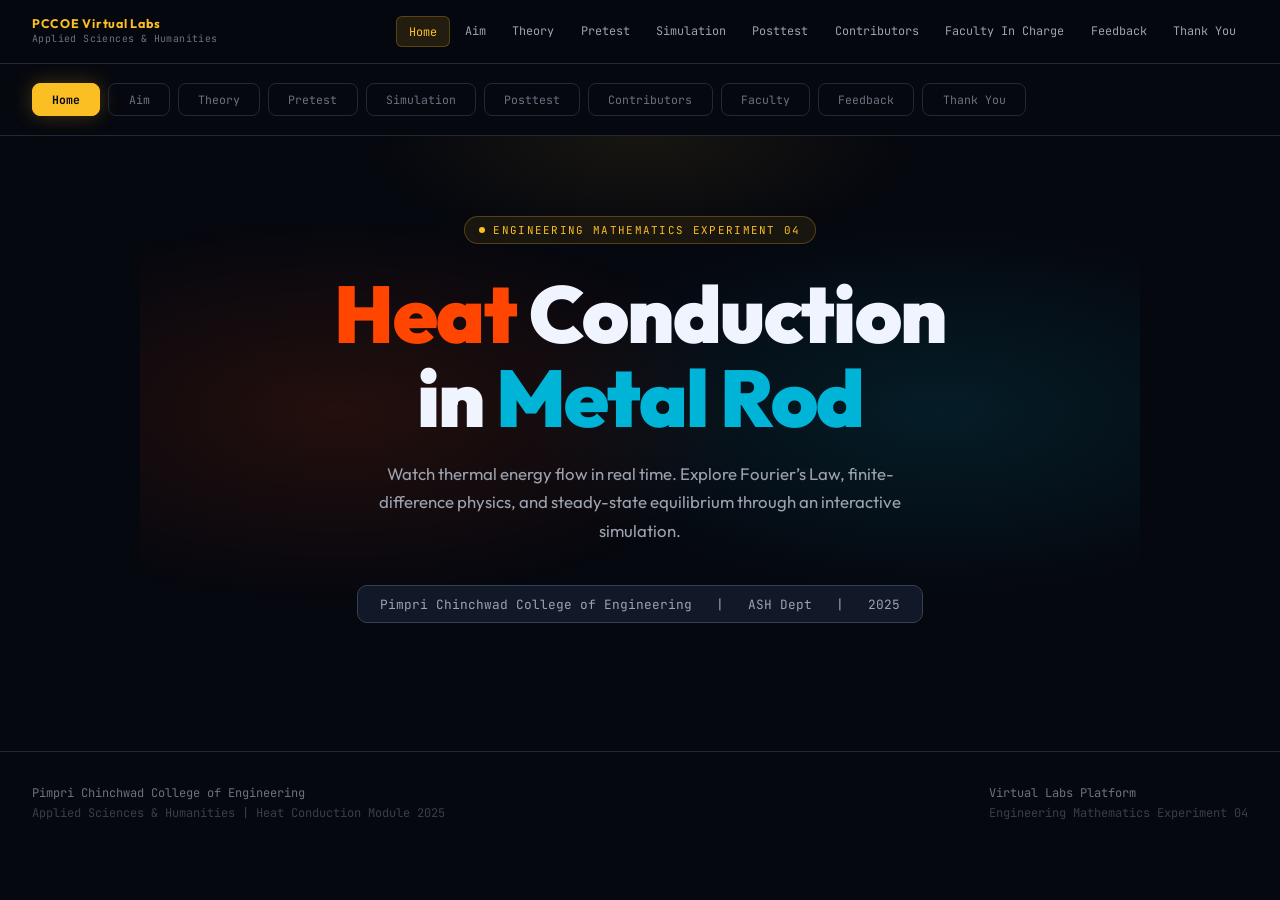
==== commit 864ba703: "Create index.html" ====
--- a/index.html
+++ b/index.html
@@ -1,1890 +1,752 @@
 <!DOCTYPE html>
 <html lang="en">
 <head>
-<meta charset="UTF-8">
-<meta name="viewport" content="width=device-width, initial-scale=1.0">
-<title>Heat Conduction Lab — PCCOE Virtual Labs</title>
-<link href="https://fonts.googleapis.com/css2?family=Outfit:wght@300;400;500;600;700;800;900&family=JetBrains+Mono:wght@400;500;700&display=swap" rel="stylesheet">
-<style>
-:root {
-  --hot: #ff4500;
-  --hot2: #ff8c00;
-  --cold: #00b4d8;
-  --cold2: #0077b6;
-  --bg: #06080f;
-  --surface: #0d1117;
-  --card: #111827;
-  --border: #1f2937;
-  --border2: #374151;
-  --text: #f0f4ff;
-  --muted: #6b7280;
-  --muted2: #9ca3af;
-  --accent: #fbbf24;
-  --accent2: #f59e0b;
-  --green: #10b981;
-  --red: #ef4444;
-  --purple: #8b5cf6;
-  --glow-hot: rgba(255,69,0,0.3);
-  --glow-cold: rgba(0,180,216,0.3);
-  --glow-accent: rgba(251,191,36,0.25);
-}
-
-*, *::before, *::after { box-sizing: border-box; margin: 0; padding: 0; }
-html { scroll-behavior: smooth; }
-
-body {
-  background: var(--bg);
-  color: var(--text);
-  font-family: 'Outfit', sans-serif;
-  min-height: 100vh;
-  overflow-x: hidden;
-}
-
-/* ─── PARTICLE CANVAS ─── */
-#particle-bg {
-  position: fixed;
-  inset: 0;
-  z-index: 0;
-  pointer-events: none;
-  opacity: 0.4;
-}
-
-/* ─── HEADER ─── */
-header {
-  position: sticky;
-  top: 0;
-  z-index: 200;
-  background: rgba(6,8,15,0.85);
-  backdrop-filter: blur(20px);
-  border-bottom: 1px solid var(--border);
-  padding: 0 2rem;
-  height: 64px;
-  display: flex;
-  align-items: center;
-  justify-content: space-between;
-}
-
-.logo-wrap {
-  display: flex;
-  align-items: center;
-  gap: .8rem;
-}
-
-.logo-img {
-  height: 40px;
-  width: 40px;
-  object-fit: contain;
-  border-radius: 8px;
-  background: white;
-  padding: 3px;
-  box-shadow: 0 0 16px rgba(251,191,36,0.3);
-}
-
-.logo-text {
-  display: flex;
-  flex-direction: column;
-}
-
-.logo-name {
-  font-size: .78rem;
-  font-weight: 700;
-  color: var(--accent);
-  letter-spacing: .06em;
-  line-height: 1;
-}
-
-.logo-sub {
-  font-size: .62rem;
-  color: var(--muted);
-  font-family: 'JetBrains Mono', monospace;
-  letter-spacing: .04em;
-  margin-top: 2px;
-}
-
-nav {
-  display: flex;
-  gap: .15rem;
-}
-
-nav a {
-  color: var(--muted2);
-  text-decoration: none;
-  font-size: .74rem;
-  font-family: 'JetBrains Mono', monospace;
-  padding: .4rem .75rem;
-  border-radius: 6px;
-  transition: all .2s;
-  letter-spacing: .03em;
-  white-space: nowrap;
-}
-
-nav a:hover { color: var(--accent); background: var(--glow-accent); }
-nav a.active { color: var(--accent); background: rgba(251,191,36,.12); border: 1px solid rgba(251,191,36,.25); }
-
-/* ─── HERO ─── */
-.hero {
-  position: relative;
-  padding: 5rem 2rem 4rem;
-  text-align: center;
-  overflow: hidden;
-  z-index: 1;
-}
-
-.hero::before {
-  content: '';
-  position: absolute;
-  inset: 0;
-  background:
-    radial-gradient(ellipse 60% 50% at 20% 50%, rgba(255,69,0,0.12) 0%, transparent 70%),
-    radial-gradient(ellipse 60% 50% at 80% 50%, rgba(0,180,216,0.12) 0%, transparent 70%),
-    radial-gradient(ellipse 40% 30% at 50% 0%, rgba(251,191,36,0.08) 0%, transparent 70%);
-  pointer-events: none;
-}
-
-.hero-badge {
-  display: inline-flex;
-  align-items: center;
-  gap: .5rem;
-  background: rgba(251,191,36,.08);
-  border: 1px solid rgba(251,191,36,.25);
-  color: var(--accent);
-  font-family: 'JetBrains Mono', monospace;
-  font-size: .68rem;
-  padding: .35rem .9rem;
-  border-radius: 20px;
-  letter-spacing: .12em;
-  text-transform: uppercase;
-  margin-bottom: 1.8rem;
-}
-
-.hero-badge::before {
-  content: '';
-  width: 6px; height: 6px;
-  border-radius: 50%;
-  background: var(--accent);
-  animation: pulse 2s infinite;
-}
-
-@keyframes pulse {
-  0%, 100% { opacity: 1; box-shadow: 0 0 0 0 var(--glow-accent); }
-  50% { opacity: .6; box-shadow: 0 0 0 6px transparent; }
-}
-
-.hero h1 {
-  font-size: clamp(2.5rem, 7vw, 5rem);
-  font-weight: 900;
-  line-height: 1.05;
-  margin-bottom: 1.2rem;
-  letter-spacing: -.02em;
-}
-
-.hero h1 .fire { color: var(--hot); }
-.hero h1 .label { color: var(--text); }
-.hero h1 .ice { color: var(--cold); }
-
-.hero-desc {
-  color: var(--muted2);
-  max-width: 580px;
-  margin: 0 auto 2.5rem;
-  font-size: 1.05rem;
-  line-height: 1.7;
-  font-weight: 400;
-}
-
-.college-strip {
-  display: inline-flex;
-  align-items: center;
-  gap: .8rem;
-  background: var(--card);
-  border: 1px solid var(--border2);
-  padding: .6rem 1.4rem;
-  border-radius: 10px;
-  font-size: .8rem;
-  color: var(--muted2);
-  font-family: 'JetBrains Mono', monospace;
-}
-
-.college-strip img {
-  height: 28px;
-  width: 28px;
-  object-fit: contain;
-  background: white;
-  padding: 2px;
-  border-radius: 4px;
-}
-
-/* ─── TAB BAR ─── */
-.tab-bar {
-  display: flex;
-  gap: .5rem;
-  padding: 1.2rem 2rem;
-  overflow-x: auto;
-  border-bottom: 1px solid var(--border);
-  scrollbar-width: none;
-  position: relative;
-  z-index: 1;
-  background: var(--bg);
-}
-
-.tab-bar::-webkit-scrollbar { display: none; }
-
-.tab {
-  flex-shrink: 0;
-  background: none;
-  border: 1px solid var(--border);
-  color: var(--muted);
-  font-family: 'JetBrains Mono', monospace;
-  font-size: .72rem;
-  padding: .5rem 1.2rem;
-  border-radius: 8px;
-  cursor: pointer;
-  transition: all .25s;
-  letter-spacing: .05em;
-  position: relative;
-  overflow: hidden;
-}
-
-.tab::after {
-  content: '';
-  position: absolute;
-  inset: 0;
-  background: linear-gradient(135deg, transparent 40%, rgba(251,191,36,.04));
-  opacity: 0;
-  transition: opacity .25s;
-}
-
-.tab:hover { border-color: var(--border2); color: var(--muted2); }
-.tab:hover::after { opacity: 1; }
-
-.tab.active {
-  background: var(--accent);
-  border-color: var(--accent);
-  color: #06080f;
-  font-weight: 700;
-  box-shadow: 0 0 20px var(--glow-accent);
-}
-
-/* ─── SECTIONS ─── */
-.section {
-  display: none;
-  padding: 2.5rem 2rem;
-  max-width: 960px;
-  margin: 0 auto;
-  position: relative;
-  z-index: 1;
-}
-
-.section.active {
-  display: block;
-  animation: fadeUp .4s cubic-bezier(.16,1,.3,1);
-}
-
-@keyframes fadeUp {
-  from { opacity: 0; transform: translateY(20px); }
-  to   { opacity: 1; transform: translateY(0); }
-}
-
-.section-title {
-  font-size: 1.8rem;
-  font-weight: 800;
-  letter-spacing: -.02em;
-  margin-bottom: .3rem;
-}
-
-.section-sub {
-  color: var(--muted);
-  font-family: 'JetBrains Mono', monospace;
-  font-size: .72rem;
-  margin-bottom: 2.5rem;
-  letter-spacing: .05em;
-}
-
-/* ─── CARDS ─── */
-.card {
-  background: var(--card);
-  border: 1px solid var(--border);
-  border-radius: 14px;
-  padding: 1.6rem;
-  margin-bottom: 1.4rem;
-  transition: border-color .25s;
-}
-
-.card:hover { border-color: var(--border2); }
-
-.card h3 {
-  font-size: 1rem;
-  font-weight: 700;
-  color: var(--accent);
-  margin-bottom: .9rem;
-  display: flex;
-  align-items: center;
-  gap: .6rem;
-}
-
-.card p, .card li {
-  color: var(--muted2);
-  font-size: .9rem;
-  line-height: 1.75;
-}
-
-.card ul { padding-left: 1.2rem; }
-.card li { margin-bottom: .3rem; }
-
-.formula-box {
-  background: linear-gradient(135deg, rgba(251,191,36,.05), rgba(251,191,36,.1));
-  border: 1px solid rgba(251,191,36,.25);
-  border-radius: 10px;
-  padding: 1.2rem 1.6rem;
-  margin: 1rem 0;
-  font-family: 'JetBrains Mono', monospace;
-  font-size: 1.15rem;
-  color: var(--accent);
-  text-align: center;
-  letter-spacing: .04em;
-}
-
-.formula-desc {
-  font-size: .72rem;
-  color: var(--muted);
-  margin-top: .6rem;
-  line-height: 1.7;
-  letter-spacing: .02em;
-}
-
-/* ─── AIM GRID ─── */
-.aim-grid {
-  display: grid;
-  grid-template-columns: repeat(auto-fill, minmax(210px, 1fr));
-  gap: 1rem;
-  margin-top: 1.5rem;
-}
-
-.aim-card {
-  background: var(--card);
-  border: 1px solid var(--border);
-  border-radius: 12px;
-  padding: 1.4rem 1.2rem;
-  text-align: center;
-  transition: all .3s;
-  cursor: default;
-}
-
-.aim-card:hover {
-  border-color: var(--accent);
-  transform: translateY(-3px);
-  box-shadow: 0 8px 30px rgba(251,191,36,.08);
-}
-
-.aim-icon { font-size: 2.2rem; margin-bottom: .7rem; }
-.aim-card h4 { font-size: .9rem; font-weight: 700; margin-bottom: .4rem; }
-.aim-card p  { font-size: .78rem; color: var(--muted); line-height: 1.55; }
-
-/* ─── MATERIAL SELECTOR ─── */
-.material-grid {
-  display: grid;
-  grid-template-columns: repeat(auto-fill, minmax(140px, 1fr));
-  gap: .8rem;
-  margin-bottom: 1.5rem;
-}
-
-.mat-btn {
-  background: var(--card);
-  border: 1px solid var(--border);
-  border-radius: 10px;
-  padding: .9rem .6rem;
-  cursor: pointer;
-  text-align: center;
-  transition: all .25s;
-  color: var(--muted2);
-  font-family: 'Outfit', sans-serif;
-}
-
-.mat-btn:hover { border-color: var(--border2); color: var(--text); }
-
-.mat-btn.active {
-  border-color: var(--accent);
-  background: rgba(251,191,36,.08);
-  color: var(--accent);
-  box-shadow: 0 0 16px rgba(251,191,36,.12);
-}
-
-.mat-icon { font-size: 1.6rem; margin-bottom: .4rem; }
-.mat-name { font-size: .8rem; font-weight: 700; }
-.mat-k { font-size: .68rem; color: var(--muted); font-family: 'JetBrains Mono', monospace; margin-top: .2rem; }
-
-/* ─── SIMULATION ─── */
-.sim-wrapper {
-  background: var(--card);
-  border: 1px solid var(--border);
-  border-radius: 18px;
-  padding: 2rem;
-  position: relative;
-  overflow: hidden;
-}
-
-.sim-wrapper::before {
-  content: '';
-  position: absolute;
-  inset: 0;
-  background: radial-gradient(ellipse 60% 40% at 20% 50%, rgba(255,69,0,.04), transparent),
-              radial-gradient(ellipse 60% 40% at 80% 50%, rgba(0,180,216,.04), transparent);
-  pointer-events: none;
-}
-
-.rod-header {
-  display: flex;
-  justify-content: space-between;
-  align-items: center;
-  margin-bottom: 1.2rem;
-}
-
-.end-label {
-  display: flex;
-  flex-direction: column;
-  align-items: center;
-  gap: .2rem;
-  font-family: 'JetBrains Mono', monospace;
-  font-size: .7rem;
-}
-
-.end-label .temp-val {
-  font-size: 1.4rem;
-  font-weight: 700;
-}
-
-.end-label.hot .temp-val { color: var(--hot); text-shadow: 0 0 20px var(--glow-hot); }
-.end-label.cold .temp-val { color: var(--cold); text-shadow: 0 0 20px var(--glow-cold); }
-.end-label .end-name { color: var(--muted); font-size: .62rem; letter-spacing: .1em; text-transform: uppercase; }
-
-/* Rod canvas area */
-.rod-area {
-  position: relative;
-  margin: .5rem 0 1rem;
-}
-
-#rod-canvas {
-  width: 100%;
-  height: 90px;
-  border-radius: 12px;
-  display: block;
-  cursor: crosshair;
-  box-shadow: 0 4px 30px rgba(0,0,0,.5), inset 0 1px 0 rgba(255,255,255,.05);
-}
-
-.rod-glow-left {
-  position: absolute;
-  left: -10px; top: 50%; transform: translateY(-50%);
-  width: 60px; height: 60px;
-  background: radial-gradient(circle, var(--hot) 0%, transparent 70%);
-  opacity: 0.3;
-  pointer-events: none;
-  filter: blur(10px);
-  transition: opacity .5s;
-}
-
-.rod-glow-right {
-  position: absolute;
-  right: -10px; top: 50%; transform: translateY(-50%);
-  width: 60px; height: 60px;
-  background: radial-gradient(circle, var(--cold) 0%, transparent 70%);
-  opacity: 0.3;
-  pointer-events: none;
-  filter: blur(10px);
-  transition: opacity .5s;
-}
-
-#temp-graph {
-  border-radius: 10px;
-  border: 1px solid var(--border);
-  background: var(--surface);
-  width: 100%;
-  margin-top: .5rem;
-}
-
-/* ─── CONTROLS ─── */
-.sim-controls {
-  display: grid;
-  grid-template-columns: 1fr 1fr;
-  gap: 1.2rem;
-  margin-top: 1.8rem;
-}
-
-@media(max-width: 600px) {
-  .sim-controls { grid-template-columns: 1fr; }
-  nav { display: none; }
-}
-
-.ctrl-group label {
-  display: flex;
-  justify-content: space-between;
-  align-items: center;
-  font-size: .72rem;
-  font-family: 'JetBrains Mono', monospace;
-  color: var(--muted);
-  margin-bottom: .6rem;
-  letter-spacing: .04em;
-  text-transform: uppercase;
-}
-
-.ctrl-group label .lbl-val {
-  color: var(--accent);
-  font-weight: 700;
-  font-size: .8rem;
-}
-
-input[type=range] {
-  -webkit-appearance: none;
-  width: 100%;
-  height: 5px;
-  background: var(--border);
-  border-radius: 3px;
-  outline: none;
-}
-
-input[type=range]::-webkit-slider-thumb {
-  -webkit-appearance: none;
-  width: 18px; height: 18px;
-  border-radius: 50%;
-  background: var(--accent);
-  cursor: pointer;
-  box-shadow: 0 0 10px var(--glow-accent), 0 0 0 3px rgba(251,191,36,.15);
-  transition: box-shadow .2s;
-}
-
-input[type=range]:hover::-webkit-slider-thumb {
-  box-shadow: 0 0 20px var(--glow-accent), 0 0 0 5px rgba(251,191,36,.2);
-}
-
-.range-track {
-  position: relative;
-}
-
-/* ─── BUTTONS ─── */
-.btn-row {
-  display: flex;
-  gap: .8rem;
-  margin-top: 1.8rem;
-  flex-wrap: wrap;
-  align-items: center;
-}
-
-.btn {
-  font-family: 'Outfit', sans-serif;
-  font-size: .82rem;
-  font-weight: 700;
-  padding: .65rem 1.5rem;
-  border-radius: 9px;
-  border: none;
-  cursor: pointer;
-  transition: all .2s;
-  letter-spacing: .03em;
-}
-
-.btn-play {
-  background: var(--green);
-  color: #fff;
-  box-shadow: 0 0 20px rgba(16,185,129,.3);
-}
-
-.btn-play:hover { background: #0da874; box-shadow: 0 0 30px rgba(16,185,129,.4); transform: translateY(-1px); }
-.btn-play.paused { background: var(--accent); color: #06080f; box-shadow: 0 0 20px var(--glow-accent); }
-
-.btn-outline {
-  background: none;
-  border: 1px solid var(--border2);
-  color: var(--muted2);
-}
-.btn-outline:hover { border-color: var(--accent); color: var(--accent); }
-
-.btn-danger {
-  background: none;
-  border: 1px solid rgba(239,68,68,.3);
-  color: var(--red);
-}
-.btn-danger:hover { background: rgba(239,68,68,.08); }
-
-/* ─── STATS ─── */
-.sim-stats {
-  display: grid;
-  grid-template-columns: repeat(auto-fill, minmax(140px, 1fr));
-  gap: .8rem;
-  margin-top: 1.4rem;
-}
-
-.stat-chip {
-  background: var(--surface);
-  border: 1px solid var(--border);
-  border-radius: 10px;
-  padding: .8rem 1rem;
-  font-family: 'JetBrains Mono', monospace;
-  font-size: .65rem;
-  color: var(--muted);
-  text-transform: uppercase;
-  letter-spacing: .05em;
-}
-
-.stat-chip .stat-val {
-  font-size: 1.1rem;
-  font-weight: 700;
-  color: var(--text);
-  display: block;
-  margin-top: .3rem;
-  font-family: 'Outfit', sans-serif;
-}
-
-.stat-chip.hot-stat .stat-val { color: var(--hot); }
-.stat-chip.cold-stat .stat-val { color: var(--cold); }
-.stat-chip.accent-stat .stat-val { color: var(--accent); }
-.stat-chip.green-stat .stat-val { color: var(--green); }
-
-/* ─── QUIZ ─── */
-.quiz-question {
-  background: var(--card);
-  border: 1px solid var(--border);
-  border-radius: 14px;
-  padding: 1.5rem;
-  margin-bottom: 1.2rem;
-  transition: border-color .25s, box-shadow .25s;
-}
-
-.quiz-question.correct {
-  border-color: var(--green);
-  box-shadow: 0 0 20px rgba(16,185,129,.1);
-}
-
-.quiz-question.wrong {
-  border-color: var(--red);
-  box-shadow: 0 0 20px rgba(239,68,68,.1);
-}
-
-.q-num {
-  font-family: 'JetBrains Mono', monospace;
-  font-size: .66rem;
-  color: var(--accent);
-  margin-bottom: .5rem;
-  letter-spacing: .12em;
-}
-
-.q-text {
-  font-size: .95rem;
-  font-weight: 600;
-  margin-bottom: 1.1rem;
-  line-height: 1.55;
-}
-
-.options { display: flex; flex-direction: column; gap: .55rem; }
-
-.opt {
-  background: var(--surface);
-  border: 1px solid var(--border);
-  border-radius: 10px;
-  padding: .75rem 1rem;
-  cursor: pointer;
-  font-size: .88rem;
-  color: var(--muted2);
-  transition: all .2s;
-  display: flex;
-  align-items: center;
-  gap: .7rem;
-}
-
-.opt:hover { border-color: var(--border2); color: var(--text); background: rgba(255,255,255,.02); }
-.opt.selected { border-color: var(--accent); color: var(--text); background: rgba(251,191,36,.06); }
-.opt.correct-opt { border-color: var(--green); background: rgba(16,185,129,.08); color: var(--green); }
-.opt.wrong-opt { border-color: var(--red); background: rgba(239,68,68,.08); color: var(--red); }
-
-.opt-letter {
-  width: 24px; height: 24px;
-  border-radius: 6px;
-  background: var(--border);
-  display: flex; align-items: center; justify-content: center;
-  font-family: 'JetBrains Mono', monospace;
-  font-size: .68rem;
-  font-weight: 700;
-  flex-shrink: 0;
-}
-
-.explanation {
-  display: none;
-  margin-top: .9rem;
-  padding: .8rem 1.1rem;
-  background: rgba(251,191,36,.05);
-  border-left: 3px solid var(--accent);
-  border-radius: 0 8px 8px 0;
-  font-size: .82rem;
-  color: var(--muted2);
-  line-height: 1.65;
-}
-
-.quiz-result {
-  display: none;
-  background: var(--card);
-  border: 1px solid var(--border);
-  border-radius: 16px;
-  padding: 2.5rem;
-  text-align: center;
-  margin-top: 2rem;
-}
-
-.score-ring {
-  width: 110px; height: 110px;
-  border-radius: 50%;
-  display: flex; align-items: center; justify-content: center;
-  font-family: 'JetBrains Mono', monospace;
-  font-size: 1.7rem;
-  font-weight: 700;
-  margin: 0 auto 1.2rem;
-}
-
-.result-msg { font-size: 1.15rem; font-weight: 800; margin-bottom: .5rem; }
-.result-sub { color: var(--muted); font-size: .88rem; }
-
-/* ─── REFERENCES ─── */
-.ref-item {
-  display: flex;
-  align-items: flex-start;
-  gap: 1rem;
-  padding: 1.1rem 1.2rem;
-  background: var(--card);
-  border: 1px solid var(--border);
-  border-radius: 12px;
-  margin-bottom: .9rem;
-  transition: border-color .2s;
-}
-
-.ref-item:hover { border-color: var(--accent); }
-
-.ref-num {
-  font-family: 'JetBrains Mono', monospace;
-  font-size: .66rem;
-  color: var(--accent);
-  background: rgba(251,191,36,.1);
-  padding: .2rem .55rem;
-  border-radius: 5px;
-  flex-shrink: 0;
-  margin-top: .1rem;
-}
-
-.ref-info h4 { font-size: .9rem; font-weight: 600; margin-bottom: .2rem; }
-.ref-info p  { font-size: .8rem; color: var(--muted); }
-
-/* ─── HEAT PARTICLE ANIMATION on rod ─── */
-@keyframes particleFlow {
-  0% { transform: translateX(0); opacity: 0; }
-  10% { opacity: 1; }
-  90% { opacity: 1; }
-  100% { transform: translateX(calc(100% + 40px)); opacity: 0; }
-}
-
-/* ─── STEADYSTATE INDICATOR ─── */
-.steady-badge {
-  display: none;
-  align-items: center;
-  gap: .5rem;
-  background: rgba(16,185,129,.1);
-  border: 1px solid rgba(16,185,129,.3);
-  border-radius: 8px;
-  padding: .5rem 1rem;
-  font-size: .78rem;
-  color: var(--green);
-  font-family: 'JetBrains Mono', monospace;
-  margin-top: 1rem;
-}
-.steady-badge.show { display: flex; animation: fadeUp .4s ease; }
-.steady-dot {
-  width: 8px; height: 8px;
-  border-radius: 50%;
-  background: var(--green);
-  animation: pulse 1.5s infinite;
-}
-
-/* ─── FUN INTERACTION TOOLTIP ─── */
-.click-hint {
-  text-align: center;
-  font-size: .72rem;
-  color: var(--muted);
-  font-family: 'JetBrains Mono', monospace;
-  margin-top: .5rem;
-  letter-spacing: .04em;
-}
-
-/* ─── FOOTER ─── */
-footer {
-  position: relative;
-  z-index: 1;
-  border-top: 1px solid var(--border);
-  padding: 2rem 2rem;
-  display: flex;
-  align-items: center;
-  justify-content: space-between;
-  margin-top: 4rem;
-  flex-wrap: wrap;
-  gap: 1rem;
-}
-
-.footer-brand {
-  display: flex;
-  align-items: center;
-  gap: .8rem;
-}
-
-.footer-brand img {
-  height: 32px;
-  width: 32px;
-  object-fit: contain;
-  background: white;
-  padding: 2px;
-  border-radius: 5px;
-  opacity: .8;
-}
-
-.footer-text {
-  font-size: .75rem;
-  color: var(--muted);
-  font-family: 'JetBrains Mono', monospace;
-  line-height: 1.6;
-}
-
-.footer-right {
-  font-size: .7rem;
-  color: var(--muted);
-  font-family: 'JetBrains Mono', monospace;
-  text-align: right;
-}
-
-/* ─── THERMAL METER ─── */
-.thermal-meter {
-  display: flex;
-  flex-direction: column;
-  align-items: center;
-  gap: .3rem;
-  font-family: 'JetBrains Mono', monospace;
-  font-size: .65rem;
-  color: var(--muted);
-}
-
-.meter-bar {
-  width: 200px;
-  height: 10px;
-  border-radius: 5px;
-  background: linear-gradient(90deg, var(--cold2), var(--cold), #00ffaa, var(--accent), var(--hot2), var(--hot));
-  border: 1px solid var(--border2);
-  position: relative;
-}
-
-.meter-needle {
-  position: absolute;
-  top: -4px;
-  width: 4px;
-  height: 18px;
-  background: white;
-  border-radius: 2px;
-  transform: translateX(-50%);
-  transition: left 0.5s ease;
-  box-shadow: 0 0 8px rgba(255,255,255,.6);
-}
-
-/* ─── PROGRESS BAR ─── */
-.equilibrium-bar-wrap {
-  margin-top: 1rem;
-}
-
-.equilibrium-label {
-  display: flex;
-  justify-content: space-between;
-  font-size: .68rem;
-  color: var(--muted);
-  font-family: 'JetBrains Mono', monospace;
-  margin-bottom: .4rem;
-}
-
-.equilibrium-bar-bg {
-  background: var(--border);
-  border-radius: 4px;
-  height: 6px;
-  overflow: hidden;
-}
-
-.equilibrium-bar-fill {
-  height: 100%;
-  border-radius: 4px;
-  background: linear-gradient(90deg, var(--cold), var(--green));
-  transition: width .5s ease;
-  box-shadow: 0 0 8px rgba(16,185,129,.4);
-}
-
-/* ─── HEAT FLOW ARROWS (canvas overlay) ─── */
-.rod-area { position: relative; }
-
-/* ─── MATERIAL INFO BANNER ─── */
-.mat-info-banner {
-  background: rgba(251,191,36,.06);
-  border: 1px solid rgba(251,191,36,.2);
-  border-radius: 10px;
-  padding: .9rem 1.2rem;
-  margin-bottom: 1.4rem;
-  display: flex;
-  align-items: center;
-  justify-content: space-between;
-  flex-wrap: wrap;
-  gap: .5rem;
-}
-
-.mat-info-name {
-  font-weight: 700;
-  font-size: 1rem;
-  color: var(--accent);
-}
-
-.mat-info-stats {
-  display: flex;
-  gap: 1.2rem;
-  font-family: 'JetBrains Mono', monospace;
-  font-size: .72rem;
-  color: var(--muted2);
-}
-
-/* ─── FUN FACTS TICKER ─── */
-.fact-ticker {
-  background: var(--surface);
-  border: 1px solid var(--border);
-  border-radius: 8px;
-  padding: .6rem 1rem;
-  margin-top: 1rem;
-  font-size: .78rem;
-  color: var(--muted2);
-  display: flex;
-  align-items: center;
-  gap: .8rem;
-  overflow: hidden;
-}
-
-.fact-icon { font-size: 1rem; flex-shrink: 0; }
-
-.fact-text-wrap {
-  overflow: hidden;
-  flex: 1;
-}
-
-.fact-text {
-  display: block;
-  animation: slideIn .4s ease;
-}
-
-@keyframes slideIn {
-  from { opacity: 0; transform: translateY(8px); }
-  to   { opacity: 1; transform: translateY(0); }
-}
-</style>
+  <meta charset="UTF-8" />
+  <meta name="viewport" content="width=device-width, initial-scale=1.0" />
+  <title>Heat Conduction Lab</title>
+  <link rel="preconnect" href="https://fonts.googleapis.com">
+  <link rel="preconnect" href="https://fonts.gstatic.com" crossorigin>
+  <link href="https://fonts.googleapis.com/css2?family=Outfit:wght@300;400;500;600;700;800;900&family=JetBrains+Mono:wght@400;500;700&display=swap" rel="stylesheet">
+  <style>
+    :root{
+      --hot:#ff4500; --hot2:#ff8c00; --cold:#00b4d8; --cold2:#0077b6;
+      --bg:#06080f; --surface:#0d1117; --card:#111827; --border:#1f2937; --border2:#374151;
+      --text:#f0f4ff; --muted:#6b7280; --muted2:#9ca3af; --accent:#fbbf24; --accent2:#f59e0b;
+      --green:#10b981; --red:#ef4444; --purple:#8b5cf6;
+    }
+    *{box-sizing:border-box;margin:0;padding:0}
+    html{scroll-behavior:smooth}
+    body{background:var(--bg);color:var(--text);font-family:Outfit,sans-serif;min-height:100vh;overflow-x:hidden}
+    #particle-bg{position:fixed;inset:0;z-index:0;pointer-events:none;opacity:.4}
+    .header{position:sticky;top:0;z-index:200;background:rgba(6,8,15,.85);backdrop-filter:blur(20px);border-bottom:1px solid var(--border);padding:0 2rem;height:64px;display:flex;align-items:center;justify-content:space-between;gap:1rem}
+    .logo-wrap{display:flex;align-items:center;gap:.8rem}
+    .logo-img{height:40px;width:40px;object-fit:contain;border-radius:8px;background:#fff;padding:3px;box-shadow:0 0 16px rgba(251,191,36,.3)}
+    .logo-text{display:flex;flex-direction:column}
+    .logo-name{font-size:.78rem;font-weight:700;color:var(--accent);letter-spacing:.06em;line-height:1}
+    .logo-sub{font-size:.62rem;color:var(--muted);font-family:"JetBrains Mono",monospace;letter-spacing:.04em;margin-top:2px}
+    nav{display:flex;gap:.15rem;flex-wrap:wrap;justify-content:flex-end}
+    nav a{color:var(--muted2);text-decoration:none;font-size:.74rem;font-family:"JetBrains Mono",monospace;padding:.4rem .75rem;border-radius:6px;transition:.2s;white-space:nowrap}
+    nav a:hover, nav a.active{color:var(--accent);background:rgba(251,191,36,.12);border:1px solid rgba(251,191,36,.25)}
+    .tab-bar{display:flex;gap:.5rem;padding:1.2rem 2rem;overflow-x:auto;border-bottom:1px solid var(--border);z-index:1;background:var(--bg)}
+    .tab{flex-shrink:0;background:none;border:1px solid var(--border);color:var(--muted);font-family:"JetBrains Mono",monospace;font-size:.72rem;padding:.5rem 1.2rem;border-radius:8px;cursor:pointer;transition:.25s}
+    .tab.active{background:var(--accent);border-color:var(--accent);color:#06080f;font-weight:700;box-shadow:0 0 20px rgba(251,191,36,.25)}
+    .section{display:none;padding:2.5rem 2rem;max-width:1000px;margin:0 auto;position:relative;z-index:1}
+    .section.active{display:block;animation:fadeUp .4s cubic-bezier(.16,1,.3,1)}
+    @keyframes fadeUp{from{opacity:0;transform:translateY(20px)}to{opacity:1;transform:translateY(0)}}
+    .section-title{font-size:1.8rem;font-weight:800;letter-spacing:-.02em;margin-bottom:.3rem}
+    .section-sub{color:var(--muted);font-family:"JetBrains Mono",monospace;font-size:.72rem;margin-bottom:2.5rem;letter-spacing:.05em}
+    .hero{position:relative;padding:5rem 2rem 4rem;text-align:center;z-index:1}
+    .hero:before{content:"";position:absolute;inset:0;background:
+      radial-gradient(ellipse 60% 50% at 20% 50%, rgba(255,69,0,.12) 0, transparent 70%),
+      radial-gradient(ellipse 60% 50% at 80% 50%, rgba(0,180,216,.12) 0, transparent 70%),
+      radial-gradient(ellipse 40% 30% at 50% 0%, rgba(251,191,36,.08) 0, transparent 70%)}
+    .hero-badge{display:inline-flex;align-items:center;gap:.5rem;background:rgba(251,191,36,.08);border:1px solid rgba(251,191,36,.25);color:var(--accent);font-family:"JetBrains Mono",monospace;font-size:.68rem;padding:.35rem .9rem;border-radius:20px;letter-spacing:.12em;text-transform:uppercase;margin-bottom:1.8rem;position:relative;z-index:1}
+    .hero-badge:before{content:"";width:6px;height:6px;border-radius:50%;background:var(--accent)}
+    .hero h1{font-size:clamp(2.5rem,7vw,5rem);font-weight:900;line-height:1.05;margin-bottom:1.2rem;letter-spacing:-.02em;position:relative;z-index:1}
+    .hero h1 .fire{color:var(--hot)}
+    .hero h1 .ice{color:var(--cold)}
+    .hero h1 .label{color:var(--text)}
+    .hero-desc{color:var(--muted2);max-width:580px;margin:0 auto 2.5rem;font-size:1.05rem;line-height:1.7;position:relative;z-index:1}
+    .college-strip{display:inline-flex;align-items:center;gap:.8rem;background:var(--card);border:1px solid var(--border2);padding:.6rem 1.4rem;border-radius:10px;font-size:.8rem;color:var(--muted2);font-family:"JetBrains Mono",monospace;position:relative;z-index:1}
+    .college-strip img{height:28px;width:28px;object-fit:contain;background:#fff;padding:2px;border-radius:4px}
+    .card{background:var(--card);border:1px solid var(--border);border-radius:14px;padding:1.6rem;margin-bottom:1.4rem}
+    .card h3{font-size:1rem;font-weight:700;color:var(--accent);margin-bottom:.9rem}
+    .card p, .card li{color:var(--muted2);font-size:.9rem;line-height:1.75}
+    .card ul{padding-left:1.2rem}
+    .formula-box{background:linear-gradient(135deg, rgba(251,191,36,.05), rgba(251,191,36,.1));border:1px solid rgba(251,191,36,.25);border-radius:10px;padding:1.2rem 1.6rem;margin:1rem 0;font-family:"JetBrains Mono",monospace;font-size:1.15rem;color:var(--accent);text-align:center}
+    .material-grid{display:grid;grid-template-columns:repeat(auto-fill, minmax(140px,1fr));gap:.8rem;margin-bottom:1.5rem}
+    .mat-btn{background:var(--card);border:1px solid var(--border);border-radius:10px;padding:.9rem .6rem;cursor:pointer;text-align:center;transition:.25s;color:var(--muted2);font-family:Outfit,sans-serif}
+    .mat-btn.active{border-color:var(--accent);background:rgba(251,191,36,.08);color:var(--accent);box-shadow:0 0 16px rgba(251,191,36,.12)}
+    .mat-info-banner{background:rgba(251,191,36,.06);border:1px solid rgba(251,191,36,.2);border-radius:10px;padding:.9rem 1.2rem;margin-bottom:1.4rem;display:flex;align-items:center;justify-content:space-between;flex-wrap:wrap;gap:.5rem}
+    .mat-info-name{font-weight:700;font-size:1rem;color:var(--accent)}
+    .mat-info-stats{display:flex;gap:1.2rem;font-family:"JetBrains Mono",monospace;font-size:.72rem;color:var(--muted2);flex-wrap:wrap}
+    .sim-wrapper{background:var(--card);border:1px solid var(--border);border-radius:18px;padding:2rem;position:relative;overflow:hidden}
+    .rod-header{display:flex;justify-content:space-between;align-items:center;margin-bottom:1.2rem;gap:1rem;flex-wrap:wrap}
+    .end-label{display:flex;flex-direction:column;align-items:center;gap:.2rem;font-family:"JetBrains Mono",monospace;font-size:.7rem}
+    .end-label .temp-val{font-size:1.4rem;font-weight:700}
+    .end-label.hot .temp-val{color:var(--hot)}
+    .end-label.cold .temp-val{color:var(--cold)}
+    .thermal-meter{display:flex;flex-direction:column;align-items:center;gap:.3rem;font-family:"JetBrains Mono",monospace;font-size:.65rem;color:var(--muted)}
+    .meter-bar{width:200px;height:10px;border-radius:5px;background:linear-gradient(90deg,var(--cold2),var(--cold),#00ffaa,var(--accent),var(--hot2),var(--hot));border:1px solid var(--border2);position:relative}
+    .meter-needle{position:absolute;top:-4px;width:4px;height:18px;background:#fff;border-radius:2px;transform:translateX(-50%);left:0;transition:left .5s ease;box-shadow:0 0 8px rgba(255,255,255,.6)}
+    .rod-area{position:relative;margin:.5rem 0 1rem}
+    #rod-canvas{width:100%;height:90px;border-radius:12px;display:block;cursor:crosshair;box-shadow:0 4px 30px rgba(0,0,0,.5), inset 0 1px 0 rgba(255,255,255,.05)}
+    .rod-glow-left,.rod-glow-right{position:absolute;top:50%;transform:translateY(-50%);width:60px;height:60px;border-radius:50%;filter:blur(10px);pointer-events:none;opacity:.3}
+    .rod-glow-left{left:-10px;background:radial-gradient(circle,var(--hot) 0, transparent 70%)}
+    .rod-glow-right{right:-10px;background:radial-gradient(circle,var(--cold) 0, transparent 70%)}
+    #temp-graph{border-radius:10px;border:1px solid var(--border);background:var(--surface);width:100%;margin-top:.5rem}
+    .click-hint{text-align:center;font-size:.72rem;color:var(--muted);font-family:"JetBrains Mono",monospace;margin-top:.5rem;letter-spacing:.04em}
+    .sim-controls{display:grid;grid-template-columns:1fr 1fr;gap:1.2rem;margin-top:1.8rem}
+    .ctrl-group label{display:flex;justify-content:space-between;align-items:center;font-size:.72rem;font-family:"JetBrains Mono",monospace;color:var(--muted);margin-bottom:.6rem;letter-spacing:.04em;text-transform:uppercase}
+    .ctrl-group label .lbl-val{color:var(--accent);font-weight:700;font-size:.8rem}
+    input[type="range"]{-webkit-appearance:none;width:100%;height:5px;background:var(--border);border-radius:3px;outline:none}
+    input[type="range"]::-webkit-slider-thumb{-webkit-appearance:none;width:18px;height:18px;border-radius:50%;background:var(--accent);cursor:pointer;box-shadow:0 0 10px rgba(251,191,36,.3)}
+    .btn-row{display:flex;gap:.8rem;margin-top:1.8rem;flex-wrap:wrap;align-items:center}
+    .btn{font-family:Outfit,sans-serif;font-size:.82rem;font-weight:700;padding:.65rem 1.5rem;border-radius:9px;border:none;cursor:pointer;transition:.2s;letter-spacing:.03em}
+    .btn-play{background:var(--green);color:#fff}
+    .btn-play.paused{background:var(--accent);color:#06080f}
+    .btn-outline{background:none;border:1px solid var(--border2);color:var(--muted2)}
+    .btn-danger{background:none;border:1px solid rgba(239,68,68,.3);color:var(--red)}
+    .sim-stats{display:grid;grid-template-columns:repeat(auto-fill, minmax(140px,1fr));gap:.8rem;margin-top:1.4rem}
+    .stat-chip{background:var(--surface);border:1px solid var(--border);border-radius:10px;padding:.8rem 1rem;font-family:"JetBrains Mono",monospace;font-size:.65rem;color:var(--muted);text-transform:uppercase;letter-spacing:.05em}
+    .stat-chip .stat-val{font-size:1.1rem;font-weight:700;color:var(--text);display:block;margin-top:.3rem;font-family:Outfit,sans-serif}
+    .accent-stat{color:var(--accent)!important}
+    .hot-stat{color:var(--hot)!important}
+    .steady-badge{display:none;align-items:center;gap:.5rem;background:rgba(16,185,129,.1);border:1px solid rgba(16,185,129,.3);border-radius:8px;padding:.5rem 1rem;font-size:.78rem;color:var(--green);font-family:"JetBrains Mono",monospace;margin-top:1rem}
+    .steady-badge.show{display:flex;animation:fadeUp .4s ease}
+    .steady-dot{width:8px;height:8px;border-radius:50%;background:var(--green)}
+    .equilibrium-bar-wrap{margin-top:1rem}
+    .equilibrium-label{display:flex;justify-content:space-between;font-size:.68rem;color:var(--muted);font-family:"JetBrains Mono",monospace;margin-bottom:.4rem}
+    .equilibrium-bar-bg{background:var(--border);border-radius:4px;height:6px;overflow:hidden}
+    .equilibrium-bar-fill{height:100%;border-radius:4px;background:linear-gradient(90deg,var(--cold),var(--green));transition:width .5s ease}
+    .fact-ticker{background:var(--surface);border:1px solid var(--border);border-radius:8px;padding:.6rem 1rem;margin-top:1rem;font-size:.78rem;color:var(--muted2);display:flex;align-items:center;gap:.8rem;overflow:hidden}
+    .fact-text-wrap{overflow:hidden;flex:1}
+    .ref-item{display:flex;align-items:flex-start;gap:1rem;padding:1.1rem 1.2rem;background:var(--card);border:1px solid var(--border);border-radius:12px;margin-bottom:.9rem}
+    .ref-num{font-family:"JetBrains Mono",monospace;font-size:.66rem;color:var(--accent);background:rgba(251,191,36,.1);padding:.2rem .55rem;border-radius:5px;flex-shrink:0;margin-top:.1rem}
+    .feedback-card .form-group{margin-bottom:1rem}
+    .feedback-card label{display:block;margin-bottom:.4rem;color:var(--accent);font-size:.8rem;font-family:"JetBrains Mono",monospace}
+    .feedback-card input,.feedback-card select,.feedback-card textarea{width:100%;background:var(--surface);border:1px solid var(--border);color:var(--text);border-radius:10px;padding:.8rem 1rem;font-family:Outfit,sans-serif;outline:none}
+    .fb-status{margin-top:1rem;color:var(--green);font-weight:600}
+    footer{position:relative;z-index:1;border-top:1px solid var(--border);padding:2rem 2rem;display:flex;align-items:center;justify-content:space-between;margin-top:4rem;flex-wrap:wrap;gap:1rem}
+    .footer-brand{display:flex;align-items:center;gap:.8rem}
+    .footer-brand img{height:32px;width:32px;object-fit:contain;background:#fff;padding:2px;border-radius:5px}
+    .footer-text,.footer-right{font-size:.75rem;color:var(--muted);font-family:"JetBrains Mono",monospace;line-height:1.6}
+    @media(max-width:900px){
+      .sim-controls{grid-template-columns:1fr}
+      .header{height:auto;padding:1rem 1rem;flex-direction:column;gap:.8rem}
+      .section{padding:2rem 1rem}
+      footer{padding:2rem 1rem}
+    }
+  </style>
 </head>
 <body>
-
-<canvas id="particle-bg"></canvas>
-
-<header>
-  <div class="logo-wrap">
-    <img class="logo-img" src="https://raw.githubusercontent.com/dineshkute90/virtual_lab_LAUC/main/pccoe.png" alt="PCCOE Logo" onerror="this.style.display='none'">
-    <div class="logo-text">
-      <span class="logo-name">PCCOE Virtual Labs</span>
-      <span class="logo-sub">Applied Sciences &amp; Humanities</span>
-    </div>
+  <canvas id="particle-bg"></canvas>
+
+  <header class="header">
+    <div class="logo-wrap">
+      <img class="logo-img" src="https://raw.githubusercontent.com/dineshkute90/virtuallab_LAUC/main/pccoe.png" alt="PCCOE Logo" onerror="this.style.display='none'">
+      <div class="logo-text">
+        <span class="logo-name">PCCOE Virtual Labs</span>
+        <span class="logo-sub">Applied Sciences & Humanities</span>
+      </div>
+    </div>
+    <nav>
+      <a href="#" class="active" id="nav-home" onclick="showSection('home')">Home</a>
+      <a href="#" id="nav-aim" onclick="showSection('aim')">Aim</a>
+      <a href="#" id="nav-theory" onclick="showSection('theory')">Theory</a>
+      <a href="#" id="nav-pretest" onclick="showSection('pretest')">Pretest</a>
+      <a href="#" id="nav-simulation" onclick="showSection('simulation')">Simulation</a>
+      <a href="#" id="nav-posttest" onclick="showSection('posttest')">Posttest</a>
+      <a href="#" id="nav-contributors" onclick="showSection('contributors')">Contributors</a>
+      <a href="#" id="nav-faculty" onclick="showSection('faculty')">Faculty In Charge</a>
+      <a href="#" id="nav-feedback" onclick="showSection('feedback')">Feedback</a>
+      <a href="#" id="nav-thankyou" onclick="showSection('thankyou')">Thank You</a>
+    </nav>
+  </header>
+
+  <div class="tab-bar">
+    <button class="tab active" onclick="showSection('home')">Home</button>
+    <button class="tab" onclick="showSection('aim')">Aim</button>
+    <button class="tab" onclick="showSection('theory')">Theory</button>
+    <button class="tab" onclick="showSection('pretest')">Pretest</button>
+    <button class="tab" onclick="showSection('simulation')">Simulation</button>
+    <button class="tab" onclick="showSection('posttest')">Posttest</button>
+    <button class="tab" onclick="showSection('contributors')">Contributors</button>
+    <button class="tab" onclick="showSection('faculty')">Faculty</button>
+    <button class="tab" onclick="showSection('feedback')">Feedback</button>
+    <button class="tab" onclick="showSection('thankyou')">Thank You</button>
   </div>
-  <nav>
-    <a href="#" onclick="showSection('aim')" class="active" id="nav-aim">Aim</a>
-    <a href="#" onclick="showSection('theory')" id="nav-theory">Theory</a>
-    <a href="#" onclick="showSection('pretest')" id="nav-pretest">Pretest</a>
-    <a href="#" onclick="showSection('simulation')" id="nav-simulation">Simulation</a>
-    <a href="#" onclick="showSection('posttest')" id="nav-posttest">Posttest</a>
-    <a href="#" onclick="showSection('contributors')" id="nav-contributors">Contributors</a>
-    <a href="#" onclick="showSection('faculty')" id="nav-faculty">Faculty</a>
-    <a href="#" onclick="showSection('feedback')" id="nav-feedback">Feedback</a>
-    <a href="#" onclick="showSection('thanks')" id="nav-thanks">Thank You</a>
-    <a href="#" onclick="showSection('references')" id="nav-references">References</a>
-  </nav>
-</header>
-
-<div class="hero">
-  <div class="hero-badge">Engineering Mathematics · Experiment 04</div>
-  <h1>
-    <span class="fire">Heat</span> <span class="label">Conduction</span><br>
-    <span class="label">in a </span><span class="ice">Metal Rod</span>
-  </h1>
-  <p class="hero-desc">Watch thermal energy flow in real time. Explore Fourier's Law, finite-difference physics, and steady-state equilibrium through a fully interactive simulation.</p>
-  <div class="college-strip">
-    <img src="https://raw.githubusercontent.com/dineshkute90/virtual_lab_LAUC/main/pccoe.png" alt="PCCOE" onerror="this.style.display='none'">
-    🎓 Pimpri Chinchwad College of Engineering &nbsp;·&nbsp; ASH Dept &nbsp;·&nbsp; 2025
-  </div>
-</div>
-
-<div class="tab-bar">
-  <button class="tab active" onclick="showSection('aim')">01 · Aim</button>
-  <button class="tab" onclick="showSection('theory')">02 · Theory</button>
-  <button class="tab" onclick="showSection('pretest')">03 · Pretest</button>
-  <button class="tab" onclick="showSection('simulation')">04 · Simulation</button>
-  <button class="tab" onclick="showSection('posttest')">05 · Posttest</button>
-  <button class="tab" onclick="showSection('contributors')">06 · Contributors</button>
-  <button class="tab" onclick="showSection('faculty')">07 · Faculty</button>
-  <button class="tab" onclick="showSection('feedback')">08 · Feedback</button>
-  <button class="tab" onclick="showSection('thanks')">09 · Thank You</button>
-  <button class="tab" onclick="showSection('references')">10 · References</button>
-</div>
-
-<section id="aim" class="section active">
-  <div class="section-title">Aim of the Experiment</div>
-  <div class="section-sub">// objective · scope · learning outcomes</div>
-
-  <div class="card">
-    <h3>🎯 Primary Objective</h3>
-    <p>To study and simulate heat conduction along a metal rod, verify Fourier's Law of Heat Conduction, and analyse steady-state temperature distribution through interactive numerical modelling.</p>
-  </div>
-
-  <div class="aim-grid">
-    <div class="aim-card">
-      <div class="aim-icon">🔥</div>
-      <h4>Heat Flow</h4>
-      <p>Understand how thermal energy propagates from hot to cold regions through solid matter</p>
-    </div>
-    <div class="aim-card">
-      <div class="aim-icon">📐</div>
-      <h4>Fourier's Law</h4>
-      <p>Apply and verify Q = –kA(dT/dx) using real-time simulation data and gradient analysis</p>
-    </div>
-    <div class="aim-card">
-      <div class="aim-icon">💻</div>
-      <h4>Numerical Modelling</h4>
-      <p>Implement the explicit finite-difference scheme to solve the transient heat equation</p>
-    </div>
-    <div class="aim-card">
-      <div class="aim-icon">⚗️</div>
-      <h4>Material Comparison</h4>
-      <p>Compare thermal conductivity across metals: Copper, Aluminium, Steel, and more</p>
-    </div>
-    <div class="aim-card">
-      <div class="aim-icon">📊</div>
-      <h4>Data Analysis</h4>
-      <p>Plot T(x) curves and interpret the evolving temperature gradient toward equilibrium</p>
-    </div>
-    <div class="aim-card">
-      <div class="aim-icon">🏆</div>
-      <h4>Steady State</h4>
-      <p>Observe and quantify when the system reaches thermal equilibrium — linear profile</p>
-    </div>
-  </div>
-</section>
-
-<section id="theory" class="section">
-  <div class="section-title">Theory</div>
-  <div class="section-sub">// background · equations · concepts</div>
-
-  <div class="card">
-    <h3>🌡️ What is Heat Conduction?</h3>
-    <p>Heat conduction is the transfer of thermal energy through matter via direct particle-to-particle interaction — without bulk movement of the material. It occurs whenever a temperature gradient exists across a solid or stationary fluid.</p>
-    <p style="margin-top:.7rem">In metals, free electrons are the dominant carriers of thermal energy. This is why metals conduct both heat and electricity exceptionally well compared to non-metals.</p>
-  </div>
-
-  <div class="card">
-    <h3>📏 Fourier's Law of Heat Conduction</h3>
-    <p>First formulated by Jean-Baptiste Joseph Fourier in 1822, this fundamental law states:</p>
-    <div class="formula-box">
-      Q = −k · A · (dT / dx)
-      <div class="formula-desc">
-        Q &nbsp;→ Heat transfer rate (Watts, W)<br>
-        k &nbsp;→ Thermal conductivity of the material (W/m·K)<br>
-        A &nbsp;→ Cross-sectional area perpendicular to flow (m²)<br>
-        dT/dx → Temperature gradient along the rod (K/m or °C/m)
-      </div>
-    </div>
-    <p>The <strong style="color:var(--accent)">negative sign</strong> is crucial — it indicates heat flows in the direction of <em>decreasing</em> temperature (from hot to cold), consistent with the Second Law of Thermodynamics.</p>
-  </div>
-
-  <div class="card">
-    <h3>🧮 The 1D Transient Heat Equation</h3>
-    <p>For time-dependent heat conduction with no internal heat generation:</p>
-    <div class="formula-box">
-      ∂T/∂t = α · ∂²T/∂x²
-      <div class="formula-desc">
-        α = k / (ρ·cₚ) → Thermal diffusivity (m²/s)<br>
-        ρ = Density (kg/m³) &nbsp;·&nbsp; cₚ = Specific heat (J/kg·K)
-      </div>
-    </div>
-    <p>In <strong style="color:var(--green)">steady state</strong>, ∂T/∂t = 0, which gives ∂²T/∂x² = 0 — meaning the temperature profile becomes perfectly <strong style="color:var(--accent)">linear</strong>.</p>
-  </div>
-
-  <div class="card">
-    <h3>🔢 Finite Difference Numerical Method</h3>
-    <p>The simulation uses the <strong style="color:var(--accent)">explicit finite difference scheme</strong> — discretising space into N nodes and time into small steps Δt:</p>
-    <div class="formula-box">
-      Tᵢⁿ⁺¹ = Tᵢⁿ + r·(Tᵢ₊₁ⁿ − 2Tᵢⁿ + Tᵢ₋₁ⁿ)
-      <div class="formula-desc">
-        r = α·Δt / Δx² &nbsp;(Stability criterion: r ≤ 0.5)<br>
-        i = spatial index &nbsp;·&nbsp; n = time-step index
-      </div>
-    </div>
-    <p>The stability condition r ≤ 0.5 ensures the numerical solution doesn't diverge. Violating it produces oscillating, unphysical results.</p>
-  </div>
-
-  <div class="card">
-    <h3>⚗️ Thermal Conductivity of Common Metals</h3>
-    <ul>
-      <li><strong style="color:var(--accent)">Silver (Ag) — 429 W/m·K:</strong> Highest of all metals; used in specialist electronics</li>
-      <li><strong style="color:var(--accent)">Copper (Cu) — 401 W/m·K:</strong> Industry standard for heat sinks and wiring</li>
-      <li><strong style="color:var(--accent)">Gold (Au) — 318 W/m·K:</strong> Corrosion-resistant; used in precision microelectronics</li>
-      <li><strong style="color:var(--accent)">Aluminium (Al) — 237 W/m·K:</strong> Lightweight; ideal for aerospace and cookware</li>
-      <li><strong style="color:var(--accent)">Steel (Fe) — ~50 W/m·K:</strong> Structural metal; poor conductor relative to other metals</li>
-      <li><strong style="color:var(--accent)">Glass — ~1.0 W/m·K:</strong> Effective insulator; used in thermal windows</li>
-    </ul>
-  </div>
-</section>
-
-<section id="pretest" class="section">
-  <div class="section-title">Pretest</div>
-  <div class="section-sub">// assess your knowledge before the experiment</div>
-  <div id="pretest-questions"></div>
-  <div class="btn-row">
-    <button class="btn btn-play" onclick="submitQuiz('pretest')">✓ &nbsp;Submit Answers</button>
-    <button class="btn btn-outline" onclick="resetQuiz('pretest')">↺ &nbsp;Reset</button>
-  </div>
-  <div class="quiz-result" id="pretest-result"></div>
-</section>
-
-<section id="simulation" class="section">
-  <div class="section-title">Heat Conduction Simulation</div>
-  <div class="section-sub">// interactive · real-time physics · finite difference model</div>
-
-  <div class="card">
-    <h3>⚗️ Choose Your Material</h3>
-    <div class="material-grid" id="material-grid">
-      <div class="mat-btn active" onclick="selectMaterial(this,'Copper',401)" data-k="401">
-        <div class="mat-icon">🟤</div>
-        <div class="mat-name">Copper</div>
-        <div class="mat-k">k = 401 W/m·K</div>
-      </div>
-      <div class="mat-btn" onclick="selectMaterial(this,'Silver',429)" data-k="429">
-        <div class="mat-icon">⚪</div>
-        <div class="mat-name">Silver</div>
-        <div class="mat-k">k = 429 W/m·K</div>
-      </div>
-      <div class="mat-btn" onclick="selectMaterial(this,'Aluminium',237)" data-k="237">
-        <div class="mat-icon">🔵</div>
-        <div class="mat-name">Aluminium</div>
-        <div class="mat-k">k = 237 W/m·K</div>
-      </div>
-      <div class="mat-btn" onclick="selectMaterial(this,'Steel',50)" data-k="50">
-        <div class="mat-icon">⚫</div>
-        <div class="mat-name">Steel</div>
-        <div class="mat-k">k = 50 W/m·K</div>
-      </div>
-      <div class="mat-btn" onclick="selectMaterial(this,'Glass',1)" data-k="1">
-        <div class="mat-icon">🪟</div>
-        <div class="mat-name">Glass</div>
-        <div class="mat-k">k = 1 W/m·K</div>
-      </div>
-      <div class="mat-btn" onclick="selectMaterial(this,'Custom',100)" data-k="100" id="custom-mat-btn">
-        <div class="mat-icon">🔧</div>
-        <div class="mat-name">Custom</div>
-        <div class="mat-k">adjust below</div>
-      </div>
-    </div>
-    <div class="mat-info-banner" id="mat-info-banner">
-      <span class="mat-info-name" id="mat-info-name">Copper</span>
-      <div class="mat-info-stats">
-        <span>k = <strong style="color:var(--accent)" id="mat-info-k">401</strong> W/m·K</span>
-        <span>Best for: <strong style="color:var(--muted2)" id="mat-info-use">Electronics & heat sinks</strong></span>
-      </div>
-    </div>
-  </div>
-
-  <div class="sim-wrapper">
-    <div class="rod-header">
-      <div class="end-label hot">
-        <span class="end-name">🔴 HOT END</span>
-        <span class="temp-val" id="lbl-hot">300</span>
-        <span style="font-family:'JetBrains Mono',monospace;font-size:.65rem;color:var(--muted)">°C</span>
-      </div>
-
-      <div class="thermal-meter">
-        <div class="meter-bar"><div class="meter-needle" id="meter-needle"></div></div>
-        <span>Midpoint Temperature</span>
-      </div>
-
-      <div class="end-label cold" style="text-align:right">
-        <span class="end-name">COLD END 🔵</span>
-        <span class="temp-val" id="lbl-cold">20</span>
-        <span style="font-family:'JetBrains Mono',monospace;font-size:.65rem;color:var(--muted)">°C</span>
-      </div>
-    </div>
-
-    <div class="rod-area">
-      <div class="rod-glow-left" id="glow-left"></div>
-      <canvas id="rod-canvas" height="90"></canvas>
-      <div class="rod-glow-right" id="glow-right"></div>
-    </div>
-
-    <div class="click-hint">↑ Hover over the rod to read temperature at any point · Click to add a heat pulse!</div>
-
-    <canvas id="temp-graph" height="120"></canvas>
-
-    <div class="equilibrium-bar-wrap">
-      <div class="equilibrium-label">
-        <span>Approach to Steady State</span>
-        <span id="equil-pct">0%</span>
-      </div>
-      <div class="equilibrium-bar-bg">
-        <div class="equilibrium-bar-fill" id="equil-bar" style="width:0%"></div>
-      </div>
-    </div>
-
-    <div class="steady-badge" id="steady-badge">
-      <div class="steady-dot"></div>
-      ✓ Steady state reached — temperature profile is now linear
-    </div>
-
-    <div class="sim-controls">
-      <div class="ctrl-group">
-        <label>Thermal Conductivity (k) <span class="lbl-val"><span id="lbl-k">401</span> W/m·K</span></label>
-        <input type="range" id="sl-k" min="1" max="500" value="401" oninput="updateSim()">
-      </div>
-      <div class="ctrl-group">
-        <label>Hot End Temperature <span class="lbl-val"><span id="lbl-th">300</span>°C</span></label>
-        <input type="range" id="sl-th" min="50" max="800" value="300" oninput="updateSim()">
-      </div>
-      <div class="ctrl-group">
-        <label>Cold End Temperature <span class="lbl-val"><span id="lbl-tc">20</span>°C</span></label>
-        <input type="range" id="sl-tc" min="0" max="200" value="20" oninput="updateSim()">
-      </div>
-      <div class="ctrl-group">
-        <label>Simulation Speed <span class="lbl-val"><span id="lbl-sp">5</span>x</span></label>
-        <input type="range" id="sl-sp" min="1" max="20" value="5" oninput="updateSim()">
-      </div>
-    </div>
-
+
+  <section id="home" class="section active hero">
+    <div class="hero-badge">Engineering Mathematics Experiment 04</div>
+    <h1><span class="fire">Heat</span> <span class="label">Conduction</span><br><span class="label">in</span> <span class="ice">Metal Rod</span></h1>
+    <p class="hero-desc">Watch thermal energy flow in real time. Explore Fourier’s Law, finite-difference physics, and steady-state equilibrium through an interactive simulation.</p>
+    <div class="college-strip">
+      <img src="https://raw.githubusercontent.com/dineshkute90/virtuallab_LAUC/main/pccoe.png" alt="PCCOE" onerror="this.style.display='none'">
+      Pimpri Chinchwad College of Engineering &nbsp;&nbsp;|&nbsp;&nbsp; ASH Dept &nbsp;&nbsp;|&nbsp;&nbsp; 2025
+    </div>
+  </section>
+
+  <section id="aim" class="section">
+    <div class="section-title">Aim of the Experiment</div>
+    <div class="section-sub">objective • scope • learning outcomes</div>
+    <div class="card">
+      <h3>Primary Objective</h3>
+      <p>To study and simulate heat conduction along a metal rod, verify Fourier’s Law of Heat Conduction, and analyse steady-state temperature distribution through interactive numerical modelling.</p>
+    </div>
+    <div class="card">
+      <h3>Learning Outcomes</h3>
+      <ul>
+        <li>Understand how thermal energy moves from hot regions to cold regions.</li>
+        <li>Observe the effect of conductivity on heat diffusion speed.</li>
+        <li>Identify steady state and linear temperature distribution.</li>
+        <li>Interpret a temperature graph and heat flux values.</li>
+      </ul>
+    </div>
+  </section>
+
+  <section id="theory" class="section">
+    <div class="section-title">Theory</div>
+    <div class="section-sub">background equations • concepts</div>
+    <div class="card">
+      <h3>What is Heat Conduction?</h3>
+      <p>Heat conduction is the transfer of thermal energy through matter via direct particle-to-particle interaction without bulk movement of the material. It occurs whenever a temperature gradient exists across a solid or stationary fluid.</p>
+    </div>
+    <div class="card">
+      <h3>Fourier’s Law</h3>
+      <div class="formula-box">Q = -kA(dT/dx)</div>
+      <p>The negative sign indicates that heat flows from high temperature to low temperature. The thermal conductivity k decides how easily a material allows heat to pass through it.</p>
+    </div>
+    <div class="card">
+      <h3>Transient Heat Equation</h3>
+      <div class="formula-box">∂T/∂t = α ∂²T/∂x²</div>
+      <p>This equation describes how temperature changes with time. In steady state, ∂T/∂t = 0, so the rod temperature becomes linear from the hot end to the cold end.</p>
+    </div>
+    <div class="card">
+      <h3>Finite Difference Idea</h3>
+      <p>The rod is divided into small nodes. Each node exchanges heat with its neighbours step by step, creating a realistic diffusion effect. Larger conductivity means quicker spreading of heat.</p>
+    </div>
+  </section>
+
+  <section id="pretest" class="section">
+    <div class="section-title">Pretest</div>
+    <div class="section-sub">assess your knowledge before the experiment</div>
+    <div id="pretest-questions"></div>
     <div class="btn-row">
-      <button class="btn btn-play paused" id="btn-play" onclick="toggleSim()">▶ &nbsp;Play</button>
-      <button class="btn btn-outline" onclick="stepSim()">⏭ &nbsp;Step</button>
-      <button class="btn btn-danger" onclick="resetSim()">↺ &nbsp;Reset</button>
-      <button class="btn btn-outline" onclick="exportData()">⬇ &nbsp;Export CSV</button>
-    </div>
-
-    <div class="sim-stats">
-      <div class="stat-chip">
-        Elapsed Time
-        <span class="stat-val accent-stat" id="stat-t">0.000 s</span>
-      </div>
-      <div class="stat-chip">
-        Midpoint Temp
-        <span class="stat-val" id="stat-mid" style="color:var(--text)">— °C</span>
-      </div>
-      <div class="stat-chip hot-stat">
-        Heat Flux Q
-        <span class="stat-val" id="stat-q">— W/m²</span>
-      </div>
-      <div class="stat-chip">
-        State
-        <span class="stat-val" id="stat-state" style="color:var(--muted2)">Paused</span>
+      <button class="btn btn-play" onclick="submitQuiz('pretest')">Submit Answers</button>
+      <button class="btn btn-outline" onclick="resetQuiz('pretest')">Reset</button>
+    </div>
+    <div class="quiz-result" id="pretest-result"></div>
+  </section>
+
+  <section id="simulation" class="section">
+    <div class="section-title">Heat Conduction Simulation</div>
+    <div class="section-sub">interactive • real-time physics • finite difference model</div>
+
+    <div class="card">
+      <h3>Choose Your Material</h3>
+      <div class="material-grid" id="material-grid">
+        <button class="mat-btn active" onclick="selectMaterial(this,'Copper',401)">Copper</button>
+        <button class="mat-btn" onclick="selectMaterial(this,'Silver',429)">Silver</button>
+        <button class="mat-btn" onclick="selectMaterial(this,'Aluminium',237)">Aluminium</button>
+        <button class="mat-btn" onclick="selectMaterial(this,'Steel',50)">Steel</button>
+        <button class="mat-btn" onclick="selectMaterial(this,'Glass',1)">Glass</button>
+        <button class="mat-btn" onclick="selectMaterial(this,'Custom',100)" id="custom-mat-btn">Custom</button>
+      </div>
+      <div class="mat-info-banner">
+        <span class="mat-info-name" id="mat-info-name">Copper</span>
+        <div class="mat-info-stats">
+          <span><strong id="mat-info-k">401</strong> W/mK</span>
+          <span id="mat-info-use">Best for electronics heat sinks</span>
+        </div>
+      </div>
+    </div>
+
+    <div class="sim-wrapper">
+      <div class="rod-header">
+        <div class="end-label hot">
+          <span class="end-name">Hot End</span>
+          <span class="temp-val" id="lbl-hot">300</span>
+          <span style="font-family:JetBrains Mono,monospace;font-size:.65rem;color:var(--muted)">°C</span>
+        </div>
+
+        <div class="thermal-meter">
+          <div class="meter-bar">
+            <div class="meter-needle" id="meter-needle"></div>
+          </div>
+          <span>Midpoint Temperature</span>
+        </div>
+
+        <div class="end-label cold" style="text-align:right;">
+          <span class="end-name">Cold End</span>
+          <span class="temp-val" id="lbl-cold">20</span>
+          <span style="font-family:JetBrains Mono,monospace;font-size:.65rem;color:var(--muted)">°C</span>
+        </div>
+      </div>
+
+      <div class="rod-area">
+        <div class="rod-glow-left" id="glow-left"></div>
+        <canvas id="rod-canvas" height="90"></canvas>
+        <div class="rod-glow-right" id="glow-right"></div>
+      </div>
+      <div class="click-hint">Hover over the rod to read temperature at any point • Click to add a heat pulse!</div>
+      <canvas id="temp-graph" height="120"></canvas>
+
+      <div class="equilibrium-bar-wrap">
+        <div class="equilibrium-label">
+          <span>Approach to Steady State</span>
+          <span id="equil-pct">0%</span>
+        </div>
+        <div class="equilibrium-bar-bg">
+          <div class="equilibrium-bar-fill" id="equil-bar" style="width:0%"></div>
+        </div>
+      </div>
+
+      <div class="steady-badge" id="steady-badge">
+        <div class="steady-dot"></div>
+        Steady state reached — temperature profile is now linear.
+      </div>
+
+      <div class="sim-controls">
+        <div class="ctrl-group">
+          <label>Thermal Conductivity k <span class="lbl-val" id="lbl-k">401</span> W/mK</label>
+          <input type="range" id="sl-k" min="1" max="500" value="401" oninput="updateSim()">
+        </div>
+        <div class="ctrl-group">
+          <label>Hot End Temperature <span class="lbl-val" id="lbl-th">300</span> °C</label>
+          <input type="range" id="sl-th" min="50" max="800" value="300" oninput="updateSim()">
+        </div>
+        <div class="ctrl-group">
+          <label>Cold End Temperature <span class="lbl-val" id="lbl-tc">20</span> °C</label>
+          <input type="range" id="sl-tc" min="0" max="200" value="20" oninput="updateSim()">
+        </div>
+        <div class="ctrl-group">
+          <label>Simulation Speed <span class="lbl-val" id="lbl-sp">5</span>x</label>
+          <input type="range" id="sl-sp" min="1" max="20" value="5" oninput="updateSim()">
+        </div>
+      </div>
+
+      <div class="btn-row">
+        <button class="btn btn-play paused" id="btn-play" onclick="toggleSim()">Play</button>
+        <button class="btn btn-outline" onclick="stepSim()">Step</button>
+        <button class="btn btn-danger" onclick="resetSim()">Reset</button>
+        <button class="btn btn-outline" onclick="exportData()">Export CSV</button>
+      </div>
+
+      <div class="sim-stats">
+        <div class="stat-chip">Elapsed Time <span class="stat-val accent-stat" id="stat-t">0.000 s</span></div>
+        <div class="stat-chip">Midpoint Temp <span class="stat-val" id="stat-mid">0 °C</span></div>
+        <div class="stat-chip">Heat Flux Q <span class="stat-val hot-stat" id="stat-q">0 W/m²</span></div>
+        <div class="stat-chip">State <span class="stat-val" id="stat-state">Paused</span></div>
       </div>
     </div>
 
     <div class="fact-ticker" id="fact-ticker">
       <span class="fact-icon">💡</span>
       <div class="fact-text-wrap">
-        <span class="fact-text" id="fact-text">Did you know? Copper conducts heat 8× faster than Steel!</span>
-      </div>
-    </div>
-  </div>
-
-  <div class="card" style="margin-top:1.5rem">
-    <h3>🕹️ How to Interact</h3>
-    <ul>
-      <li>Press <strong style="color:var(--green)">▶ Play</strong> to watch heat diffuse from left to right in real time</li>
-      <li><strong style="color:var(--accent)">Click the rod</strong> to inject a localised heat pulse — watch it diffuse!</li>
-      <li>Drag the <strong style="color:var(--accent)">conductivity slider</strong> — higher k = faster spreading to equilibrium</li>
-      <li>Switch <strong style="color:var(--accent)">materials</strong> above to see how different metals behave</li>
-      <li>Use <strong style="color:var(--accent)">⏭ Step</strong> to advance one frame at a time for careful observation</li>
-      <li>Watch the <strong style="color:var(--green)">progress bar</strong> — at 100%, the rod has reached thermal equilibrium</li>
-      <li>Export simulation data as <strong style="color:var(--accent)">CSV</strong> for your lab report!</li>
-    </ul>
-  </div>
-</section>
-
-<section id="posttest" class="section">
-  <div class="section-title">Posttest</div>
-  <div class="section-sub">// verify your understanding after the simulation</div>
-  <div id="posttest-questions"></div>
-  <div class="btn-row">
-    <button class="btn btn-play" onclick="submitQuiz('posttest')">✓ &nbsp;Submit Answers</button>
-    <button class="btn btn-outline" onclick="resetQuiz('posttest')">↺ &nbsp;Reset</button>
-  </div>
-  <div class="quiz-result" id="posttest-result"></div>
-</section>
-
-<section id="contributors" class="section">
-  <div class="section-title">Contributors</div>
-  <div class="section-sub">// project team</div>
-  <div class="card">
-    <p><strong>125B13256 Arya Pravin Dumbare</strong></p>
-    <p><strong>125B1E251 Unnati Badhe</strong></p>
-    <p><strong>125B1E246 Shruti Mahendrakar</strong></p>
-    <p><strong>125B1E258 Shourya Kannawar</strong></p>
-  </div>
-</section>
-
-<section id="faculty" class="section">
-  <div class="section-title">Faculty In Charge</div>
-  <div class="section-sub">// guidance and support</div>
-  <div class="card">
-    <p>We sincerely thank <strong>Mr. Ganesh Tarte</strong> for his support and help throughout the project.</p>
-  </div>
-</section>
-
-<section id="feedback" class="section">
-  <div class="section-title">User Feedback</div>
-  <div class="section-sub">// feedback from users</div>
-  <div class="card">
-    <p>The simulation is designed to help users understand heat conduction clearly through interactive learning, real-time visual feedback, and quiz-based assessment.</p>
-    <p style="margin-top:.7rem">Users may share comments about clarity, responsiveness, visual quality, accuracy, and suggestions for improvement.</p>
-    <p style="margin-top:.7rem">Example feedback: “The simulation made heat conduction easier to understand, and the material comparison helped explain how conductivity affects heat flow.”</p>
-  </div>
-</section>
-
-<section id="thanks" class="section">
-  <div class="section-title">Thank You</div>
-  <div class="section-sub">// closing note</div>
-  <div class="card">
-    <p>Thank you for exploring this virtual lab experiment and using the simulation, pretest, and posttest sections.</p>
-  </div>
-</section>
-
-<section id="references" class="section">
-  <div class="section-title">References</div>
-  <div class="section-sub">// bibliography · further reading</div>
-
-  <div class="ref-item"><span class="ref-num">[1]</span><div class="ref-info"><h4>Cengel &amp; Ghajar — Heat and Mass Transfer</h4><p>5th Edition, McGraw-Hill, 2015. Chapters 2–3: Steady and Transient Heat Conduction.</p></div></div>
-  <div class="ref-item"><span class="ref-num">[2]</span><div class="ref-info"><h4>Fourier, J.B.J. — Théorie Analytique de la Chaleur</h4><p>Paris, 1822. Original derivation of the heat equation and Fourier's Law of conduction.</p></div></div>
-  <div class="ref-item"><span class="ref-num">[3]</span><div class="ref-info"><h4>Incropera et al. — Fundamentals of Heat and Mass Transfer</h4><p>7th Edition, Wiley, 2011. Industry reference standard for thermal analysis and design.</p></div></div>
-  <div class="ref-item"><span class="ref-num">[4]</span><div class="ref-info"><h4>NPTEL Lectures — Heat Transfer (IIT Bombay)</h4><p>nptel.ac.in — Free online course on conduction, convection, and radiation for engineers.</p></div></div>
-  <div class="ref-item"><span class="ref-num">[5]</span><div class="ref-info"><h4>Virtual Labs Initiative — IIT &amp; NIT Consortium</h4><p>vlab.co.in — India's national virtual labs platform for engineering science experiments.</p></div></div>
-  <div class="ref-item"><span class="ref-num">[6]</span><div class="ref-info"><h4>Pimpri Chinchwad College of Engineering</h4><p>pccoe.org — Department of Applied Sciences &amp; Humanities, Engineering Mathematics curriculum, 2025.</p></div></div>
-</section>
-
-<footer>
-  <div class="footer-brand">
-    <img src="https://raw.githubusercontent.com/dineshkute90/virtual_lab_LAUC/main/pccoe.png" alt="PCCOE" onerror="this.style.display='none'">
-    <div class="footer-text">
-      Pimpri Chinchwad College of Engineering<br>
-      <span style="opacity:.5">Applied Sciences &amp; Humanities · Heat Conduction Module · 2025</span>
-    </div>
-  </div>
-  <div class="footer-right">
-    Virtual Labs Platform<br>
-    <span style="opacity:.5">Engineering Mathematics · Experiment 04</span>
-  </div>
-</footer>
-
-<script>
-(function() {
-  const cv = document.getElementById('particle-bg');
-  const cx = cv.getContext('2d');
-  const particles = [];
-  function resize() { cv.width = window.innerWidth; cv.height = window.innerHeight; }
-  resize();
-  window.addEventListener('resize', resize);
-
-  for (let i = 0; i < 60; i++) {
-    particles.push({
-      x: Math.random() * window.innerWidth,
-      y: Math.random() * window.innerHeight,
-      r: Math.random() * 1.5 + .3,
-      vx: (Math.random() - .5) * .3,
-      vy: (Math.random() - .5) * .3,
-      hue: Math.random() > .5 ? '#ff4500' : '#00b4d8',
-      alpha: Math.random() * .5 + .2
-    });
-  }
-
-  function loop() {
-    cx.clearRect(0, 0, cv.width, cv.height);
-    particles.forEach(p => {
-      p.x += p.vx; p.y += p.vy;
-      if (p.x < 0) p.x = cv.width;
-      if (p.x > cv.width) p.x = 0;
-      if (p.y < 0) p.y = cv.height;
-      if (p.y > cv.height) p.y = 0;
-      cx.beginPath();
-      cx.arc(p.x, p.y, p.r, 0, Math.PI * 2);
-      cx.fillStyle = p.hue;
-      cx.globalAlpha = p.alpha;
-      cx.fill();
-    });
-    cx.globalAlpha = 1;
-    requestAnimationFrame(loop);
-  }
-  loop();
-})();
-
-const sectionOrder = ['aim','theory','pretest','simulation','posttest','contributors','faculty','feedback','thanks','references'];
-
-function showSection(id) {
-  document.querySelectorAll('.section').forEach(s => s.classList.remove('active'));
-  document.querySelectorAll('.tab').forEach(t => t.classList.remove('active'));
-  document.querySelectorAll('nav a').forEach(a => a.classList.remove('active'));
-
-  document.getElementById(id).classList.add('active');
-  const idx = sectionOrder.indexOf(id);
-  document.querySelectorAll('.tab')[idx]?.classList.add('active');
-  document.getElementById('nav-' + id)?.classList.add('active');
-
-  if (id === 'simulation') initCanvas();
-  if (id === 'pretest')  buildQuiz('pretest');
-  if (id === 'posttest') buildQuiz('posttest');
-}
-
-const quizData = {
-  pretest: [
-    {
-      q: "What does Fourier's Law of Heat Conduction describe?",
-      opts: [
-        "The rate of radiation emitted by a body",
-        "The rate of heat transfer due to a temperature gradient",
-        "The convective heat transfer coefficient",
-        "The specific heat of a material"
+        <span class="fact-text" id="fact-text">Did you know? Copper conducts heat 8x faster than Steel!</span>
+      </div>
+    </div>
+  </section>
+
+  <section id="posttest" class="section">
+    <div class="section-title">Posttest</div>
+    <div class="section-sub">verify your understanding after the simulation</div>
+    <div id="posttest-questions"></div>
+    <div class="btn-row">
+      <button class="btn btn-play" onclick="submitQuiz('posttest')">Submit Answers</button>
+      <button class="btn btn-outline" onclick="resetQuiz('posttest')">Reset</button>
+    </div>
+    <div class="quiz-result" id="posttest-result"></div>
+  </section>
+
+  <section id="contributors" class="section">
+    <div class="section-title">Contributors</div>
+    <div class="section-sub">project team members</div>
+    <div class="card">
+      <ul>
+        <li>125B13256 — Arya Pravin Dumbare</li>
+        <li>125B1E251 — Unnati Badhe</li>
+        <li>125B1E246 — Shruti Mahendrakar</li>
+        <li>125B1E258 — Shourya Kannawar</li>
+      </ul>
+    </div>
+  </section>
+
+  <section id="faculty" class="section">
+    <div class="section-title">Faculty In Charge</div>
+    <div class="section-sub">guidance and support</div>
+    <div class="card">
+      <h3>Mr. Ganesh Tarte</h3>
+      <p>We sincerely thank Mr. Ganesh Tarte sir for his valuable guidance, support, encouragement, and help throughout the project.</p>
+    </div>
+  </section>
+
+  <section id="feedback" class="section">
+    <div class="section-title">Feedback</div>
+    <div class="section-sub">share your thoughts on the project</div>
+    <div class="card feedback-card">
+      <div class="form-group">
+        <label for="fb-name">Your Name</label>
+        <input type="text" id="fb-name" placeholder="Enter your name">
+      </div>
+      <div class="form-group">
+        <label for="fb-rating">Rating</label>
+        <select id="fb-rating">
+          <option>5 - Excellent</option>
+          <option>4 - Very Good</option>
+          <option>3 - Good</option>
+          <option>2 - Average</option>
+          <option>1 - Needs Improvement</option>
+        </select>
+      </div>
+      <div class="form-group">
+        <label for="fb-msg">Feedback</label>
+        <textarea id="fb-msg" rows="5" placeholder="Write your feedback here..."></textarea>
+      </div>
+      <button class="btn btn-play" onclick="submitFeedback()">Submit Feedback</button>
+      <p id="fb-status" class="fb-status"></p>
+    </div>
+  </section>
+
+  <section id="thankyou" class="section">
+    <div class="section-title">Thank You</div>
+    <div class="section-sub">closing note</div>
+    <div class="card">
+      <p>Thank you for visiting our Heat Conduction Lab project.</p>
+      <p>We sincerely hope this interactive simulation helped in understanding the concept of heat transfer in a simple and meaningful way.</p>
+      <p>We are grateful to our faculty in charge, Mr. Ganesh Tarte sir, for his continuous support and guidance throughout the project.</p>
+      <p>We also thank our contributors, friends, and users for their encouragement and feedback.</p>
+      <p>Your time and interest mean a lot to us. Thank you for being part of this project journey.</p>
+    </div>
+  </section>
+
+  <footer>
+    <div class="footer-brand">
+      <img src="https://raw.githubusercontent.com/dineshkute90/virtuallab_LAUC/main/pccoe.png" alt="PCCOE" onerror="this.style.display='none'">
+      <div class="footer-text">Pimpri Chinchwad College of Engineering<br><span style="opacity:.5;">Applied Sciences & Humanities | Heat Conduction Module 2025</span></div>
+    </div>
+    <div class="footer-right">Virtual Labs Platform<br><span style="opacity:.5;">Engineering Mathematics Experiment 04</span></div>
+  </footer>
+
+  <script>
+    const sectionOrder = ["home","aim","theory","pretest","simulation","posttest","contributors","faculty","feedback","thankyou"];
+    const quizData = {
+      pretest: [
+        {q:"What does Fourier’s Law describe?",opts:["Radiation from a hot body","Heat transfer due to temperature gradient","Convection coefficient","Specific heat"],ans:1,exp:"Fourier’s Law relates heat flux to temperature gradient."},
+        {q:"In Q = -kA(dT/dx), k is:",opts:["Thermal diffusivity","Thermal conductivity","Density","Latent heat"],ans:1,exp:"k is thermal conductivity."},
+        {q:"The negative sign means heat flows:",opts:["Cold to hot","Hot to cold","Only upward","Randomly"],ans:1,exp:"Heat naturally flows from high to low temperature."},
+        {q:"Which has the highest thermal conductivity?",opts:["Steel","Aluminium","Copper","Silver"],ans:3,exp:"Silver is the best conductor among common metals."},
+        {q:"At steady state, temperature profile is:",opts:["Linear","Sinusoidal","Exponential","Constant everywhere"],ans:0,exp:"Steady-state 1D conduction gives a linear profile."}
       ],
-      ans: 1,
-      exp: "Fourier's Law states Q = −kA(dT/dx), relating heat flux to the temperature gradient. It is the foundational equation of thermal conduction."
-    },
-    {
-      q: "In Q = −kA(dT/dx), what does k represent?",
-      opts: [
-        "Thermal diffusivity",
-        "Boltzmann constant",
-        "Thermal conductivity",
-        "Specific heat capacity"
-      ],
-      ans: 2,
-      exp: "k is the thermal conductivity (W/m·K). It describes how easily a material allows heat to flow."
-    },
-    {
-      q: "Why is there a negative sign in Fourier's Law?",
-      opts: [
-        "Because heat loss always occurs",
-        "To indicate heat flows from cold to hot",
-        "To show heat flows in the direction of decreasing temperature",
-        "It is a convention with no physical meaning"
-      ],
-      ans: 2,
-      exp: "The negative sign ensures heat flows in the direction of decreasing temperature (hot to cold), consistent with the Second Law of Thermodynamics."
-    },
-    {
-      q: "Which of the following metals has the highest thermal conductivity?",
-      opts: [
-        "Steel",
-        "Aluminium",
-        "Copper",
-        "Silver"
-      ],
-      ans: 3,
-      exp: "Silver has the highest thermal conductivity of all metals (429 W/m·K), though copper (401 W/m·K) is more commonly used in engineering applications."
-    },
-    {
-      q: "In steady-state 1D heat conduction with no heat generation, the temperature profile is:",
-      opts: [
-        "Exponential",
-        "Parabolic",
-        "Linear",
-        "Sinusoidal"
-      ],
-      ans: 2,
-      exp: "At steady state, d²T/dx² = 0, giving a linear straight-line temperature distribution from one end to the other."
-    }
-  ],
-  posttest: [
-    {
-      q: "In the simulation, increasing thermal conductivity k causes steady state to be reached...",
-      opts: [
-        "Slower",
-        "Faster",
-        "At the same rate",
-        "k has no effect on time to steady state"
-      ],
-      ans: 1,
-      exp: "Higher k means heat diffuses faster through the rod, so the system equilibrates more quickly."
-    },
-    {
-      q: "Thermal diffusivity α = k/(ρc) physically represents:",
-      opts: [
-        "The total heat stored per unit volume",
-        "How quickly a material responds to temperature changes",
-        "The maximum temperature a material can withstand",
-        "The ratio of hot to cold temperature"
-      ],
-      ans: 1,
-      exp: "α quantifies how fast temperature changes propagate relative to heat storage capacity."
-    },
-    {
-      q: "The explicit finite-difference scheme is stable when the parameter r = αΔt/Δx² satisfies:",
-      opts: [
-        "r ≥ 1",
-        "r ≤ 0.5",
-        "r = 1 exactly",
-        "r ≥ 2"
-      ],
-      ans: 1,
-      exp: "Stability requires r ≤ 0.5. Beyond this, the explicit scheme can produce oscillations and divergence."
-    },
-    {
-      q: "If the hot end is 300°C and the cold end is 20°C, the steady-state midpoint temperature is:",
-      opts: [
-        "300°C",
-        "20°C",
-        "160°C",
-        "280°C"
-      ],
-      ans: 2,
-      exp: "In steady state, the profile is linear, so Tmid = (300 + 20)/2 = 160°C."
-    },
-    {
-      q: "The heat equation ∂T/∂t = α∂²T/∂x² reduces to which condition at steady state?",
-      opts: [
-        "∂T/∂t = 0",
-        "∂T/∂x = 0",
-        "T constant everywhere",
-        "T changes randomly"
-      ],
-      ans: 0,
-      exp: "At steady state, ∂T/∂t = 0, confirming no time variation in temperature."
-    }
-  ]
-};
-
-const userAnswers = { pretest: [], posttest: [] };
-
-function buildQuiz(type) {
-  const container = document.getElementById(type + '-questions');
-  if (!container || container.innerHTML.trim() !== '') return;
-  const data = quizData[type];
-  const letters = ['A','B','C','D'];
-  let html = '';
-  data.forEach((item, i) => {
-    html += `<div class="quiz-question" id="${type}-q${i}">
-      <div class="q-num">QUESTION ${String(i+1).padStart(2,'0')}</div>
-      <div class="q-text">${item.q}</div>
-      <div class="options">`;
-    item.opts.forEach((opt, j) => {
-      html += `<div class="opt" id="${type}-q${i}-o${j}" onclick="selectOpt('${type}',${i},${j})">
-        <span class="opt-letter">${letters[j]}</span>${opt}
-      </div>`;
-    });
-    html += `</div><div class="explanation" id="${type}-exp${i}">${item.exp}</div></div>`;
-  });
-  container.innerHTML = html;
-}
-
-function selectOpt(type, qIdx, oIdx) {
-  quizData[type][qIdx].opts.forEach((_, j) => document.getElementById(`${type}-q${qIdx}-o${j}`).classList.remove('selected'));
-  document.getElementById(`${type}-q${qIdx}-o${oIdx}`).classList.add('selected');
-  userAnswers[type][qIdx] = oIdx;
-}
-
-function submitQuiz(type) {
-  const data = quizData[type];
-  let score = 0;
-  data.forEach((item, i) => {
-    const selected = userAnswers[type][i];
-    const qEl = document.getElementById(`${type}-q${i}`);
-    const expEl = document.getElementById(`${type}-exp${i}`);
-    qEl.classList.remove('correct', 'wrong');
-    item.opts.forEach((_, j) => {
-      const o = document.getElementById(`${type}-q${i}-o${j}`);
-      o.classList.remove('correct-opt', 'wrong-opt', 'selected');
-    });
-    if (selected === undefined) return;
-    if (selected === item.ans) {
-      score++;
-      qEl.classList.add('correct');
-      document.getElementById(`${type}-q${i}-o${selected}`).classList.add('correct-opt');
-    } else {
-      qEl.classList.add('wrong');
-      document.getElementById(`${type}-q${i}-o${selected}`).classList.add('wrong-opt');
-      document.getElementById(`${type}-q${i}-o${item.ans}`).classList.add('correct-opt');
-    }
-    expEl.style.display = 'block';
-  });
-
-  const pct = Math.round((score / data.length) * 100);
-  const color = pct >= 80 ? 'var(--green)' : pct >= 50 ? 'var(--accent)' : 'var(--red)';
-  const msg = pct === 100 ? 'Perfect Score!' : pct >= 80 ? 'Excellent Work!' : pct >= 50 ? 'Good Effort!' : 'Review Theory & Try Again';
-  const sub = pct >= 80 ? 'You have a strong understanding of heat conduction.' : 'Head back to the Theory section and retry the simulation.';
-  const resultEl = document.getElementById(type + '-result');
-  resultEl.style.display = 'block';
-  resultEl.innerHTML = `
-    <div class="score-ring" style="border:4px solid ${color}; color:${color}">${pct}%</div>
-    <div class="result-msg" style="color:${color}">${msg}</div>
-    <div class="result-sub">${score}/${data.length} correct</div>
-    <div class="result-sub" style="margin-top:.7rem">${sub}</div>
-  `;
-  resultEl.scrollIntoView({ behavior: 'smooth', block: 'center' });
-}
-
-function resetQuiz(type) {
-  userAnswers[type] = [];
-  document.getElementById(type + '-questions').innerHTML = '';
-  document.getElementById(type + '-result').style.display = 'none';
-  buildQuiz(type);
-}
-
-const matInfo = {
-  Copper: { use: 'Electronics & heat sinks' },
-  Silver: { use: 'Precision electronics' },
-  Aluminium: { use: 'Aerospace & cookware' },
-  Steel: { use: 'Structural applications' },
-  Glass: { use: 'Thermal insulation' },
-  Custom: { use: 'Adjust the k slider' }
-};
-
-let currentMaterial = 'Copper';
-
-function selectMaterial(el, name, k) {
-  document.querySelectorAll('.mat-btn').forEach(b => b.classList.remove('active'));
-  el.classList.add('active');
-  currentMaterial = name;
-  document.getElementById('sl-k').value = k;
-  document.getElementById('lbl-k').textContent = k;
-  document.getElementById('mat-info-name').textContent = name;
-  document.getElementById('mat-info-k').textContent = k;
-  document.getElementById('mat-info-use').textContent = matInfo[name].use;
-  resetSim();
-}
-
-const facts = [
-  'Did you know? Copper conducts heat 8× faster than Steel!',
-  'Silver is the best metal conductor of heat used in satellite components.',
-  'The Sun’s core reaches 15 million °C, but conduction takes 100,000 years to reach the surface.',
-  'Diamond has a thermal conductivity of about 2200 W/m·K.',
-  'Human skin conducts heat at only about 0.2 W/m·K.',
-  'Fourier published his heat equation in 1822 — it is still used in modern chip design.'
-];
-
-let factIdx = 0;
-setInterval(() => {
-  factIdx = (factIdx + 1) % facts.length;
-  const el = document.getElementById('fact-text');
-  if (el) {
-    el.style.animation = 'none';
-    el.offsetHeight;
-    el.textContent = facts[factIdx];
-    el.style.animation = '';
-  }
-}, 6000);
-
-const N = 100;
-let T = new Float64Array(N);
-let Tprev = new Float64Array(N);
-let simRunning = false;
-let simFrame = null;
-let simTime = 0;
-let rodCanvas, rodCtx, graphCanvas, graphCtx;
-let canvasInited = false;
-let hoverX = -1;
-let steadyReached = false;
-
-function initCanvas() {
-  if (canvasInited) return;
-  canvasInited = true;
-  rodCanvas = document.getElementById('rod-canvas');
-  rodCtx = rodCanvas.getContext('2d');
-  graphCanvas = document.getElementById('temp-graph');
-  graphCtx = graphCanvas.getContext('2d');
-
-  rodCanvas.addEventListener('mousemove', e => {
-    const rect = rodCanvas.getBoundingClientRect();
-    hoverX = (e.clientX - rect.left) / rect.width;
-  });
-  rodCanvas.addEventListener('mouseleave', () => hoverX = -1);
-  rodCanvas.addEventListener('click', e => {
-    const rect = rodCanvas.getBoundingClientRect();
-    const fx = (e.clientX - rect.left) / rect.width;
-    const idx = Math.min(N - 1, Math.floor(fx * N));
-    const p = getParams();
-    const pulse = p.Th - p.Tc;
-    for (let i = Math.max(1, idx - 3); i < Math.min(N - 2, idx + 3); i++) {
-      T[i] = Math.min(p.Th, T[i] + pulse * Math.exp(-((i - idx) ** 2) / 5));
-    }
-    steadyReached = false;
-    document.getElementById('steady-badge').classList.remove('show');
-    drawRod();
-    drawGraph();
-    resetSim();
-  });
-
-  resetSim();
-}
-
-function getParams() {
-  return {
-    k: parseFloat(document.getElementById('sl-k').value),
-    Th: parseFloat(document.getElementById('sl-th').value),
-    Tc: parseFloat(document.getElementById('sl-tc').value),
-    sp: parseFloat(document.getElementById('sl-sp').value)
-  };
-}
-
-function updateSim() {
-  const p = getParams();
-  document.getElementById('lbl-k').textContent = p.k;
-  document.getElementById('lbl-th').textContent = p.Th;
-  document.getElementById('lbl-tc').textContent = p.Tc;
-  document.getElementById('lbl-sp').textContent = p.sp;
-  document.getElementById('mat-info-k').textContent = p.k;
-  if (currentMaterial === 'Custom') document.getElementById('mat-info-use').textContent = 'Adjust the k slider';
-  resetSim();
-}
-
-function resetSim() {
-  const p = getParams();
-  for (let i = 0; i < N; i++) T[i] = p.Th - (p.Th - p.Tc) * i / (N - 1);
-  Tprev.set(T);
-  simTime = 0;
-  steadyReached = false;
-  document.getElementById('steady-badge').classList.remove('show');
-  document.getElementById('stat-t').textContent = '0.000 s';
-  document.getElementById('stat-state').textContent = simRunning ? 'Running' : 'Paused';
-  drawRod();
-  drawGraph();
-  updateStats();
-}
-
-function toggleSim() {
-  simRunning = !simRunning;
-  const btn = document.getElementById('btn-play');
-  btn.textContent = simRunning ? '⏸  Pause' : '▶  Play';
-  btn.classList.toggle('paused', !simRunning);
-  document.getElementById('stat-state').textContent = simRunning ? 'Running' : 'Paused';
-  if (simRunning) animate();
-  else cancelAnimationFrame(simFrame);
-}
-
-function stepSim() {
-  stepPhysics();
-  drawRod();
-  drawGraph();
-  updateStats();
-}
-
-function animate() {
-  if (!simRunning) return;
-  const sp = getParams().sp;
-  for (let i = 0; i < sp; i++) stepPhysics();
-  drawRod();
-  drawGraph();
-  updateStats();
-  simFrame = requestAnimationFrame(animate);
-}
-
-function stepPhysics() {
-  const p = getParams();
-  const alpha = p.k / 1000;
-  const dx = 1 / (N - 1);
-  const dt = 0.0005;
-  const r = alpha * dt / (dx * dx);
-
-  Tprev.set(T);
-  for (let i = 1; i < N - 1; i++) {
-    T[i] = Tprev[i] + r * (Tprev[i + 1] - 2 * Tprev[i] + Tprev[i - 1]);
-  }
-  T[0] = p.Th;
-  T[N - 1] = p.Tc;
-
-  simTime += dt * getParams().sp;
-  if (!steadyReached) {
-    let maxDiff = 0;
-    for (let i = 1; i < N - 1; i++) {
-      maxDiff = Math.max(maxDiff, Math.abs(T[i] - Tprev[i]));
-    }
-    if (maxDiff < 0.02) {
-      steadyReached = true;
-      document.getElementById('steady-badge').classList.add('show');
-    }
-  }
-}
-
-function drawRod() {
-  if (!rodCtx) return;
-  const w = rodCanvas.width = rodCanvas.clientWidth * devicePixelRatio;
-  const h = rodCanvas.height = rodCanvas.clientHeight * devicePixelRatio;
-  rodCtx.clearRect(0, 0, w, h);
-
-  const p = getParams();
-  for (let i = 0; i < N - 1; i++) {
-    const x0 = (i / (N - 1)) * w;
-    const x1 = ((i + 1) / (N - 1)) * w;
-    const t = (T[i] - p.Tc) / (p.Th - p.Tc || 1);
-    const hue = 220 - t * 220;
-    rodCtx.fillStyle = `hsl(${hue}, 100%, 50%)`;
-    rodCtx.fillRect(x0, h * 0.2, x1 - x0 + 1, h * 0.6);
-  }
-
-  if (hoverX >= 0) {
-    const idx = Math.min(N - 1, Math.max(0, Math.round(hoverX * (N - 1))));
-    rodCtx.fillStyle = 'rgba(255,255,255,0.12)';
-    rodCtx.fillRect((idx / (N - 1)) * w - 2, h * 0.15, 4, h * 0.7);
-  }
-}
-
-function drawGraph() {
-  if (!graphCtx) return;
-  const w = graphCanvas.width = graphCanvas.clientWidth * devicePixelRatio;
-  const h = graphCanvas.height = graphCanvas.clientHeight * devicePixelRatio;
-  graphCtx.clearRect(0, 0, w, h);
-  graphCtx.strokeStyle = '#374151';
-  graphCtx.lineWidth = 1;
-  graphCtx.strokeRect(0.5, 0.5, w - 1, h - 1);
-
-  const p = getParams();
-  graphCtx.beginPath();
-  for (let i = 0; i < N; i++) {
-    const x = (i / (N - 1)) * w;
-    const y = h - ((T[i] - p.Tc) / (p.Th - p.Tc || 1)) * (h * 0.75) - h * 0.1;
-    if (i === 0) graphCtx.moveTo(x, y);
-    else graphCtx.lineTo(x, y);
-  }
-  graphCtx.strokeStyle = '#fbbf24';
-  graphCtx.lineWidth = 2 * devicePixelRatio;
-  graphCtx.stroke();
-}
-
-function updateStats() {
-  const p = getParams();
-  const mid = T[Math.floor(N / 2)];
-  const q = -p.k * (T[1] - T[0]) / (1 / (N - 1));
-  document.getElementById('stat-t').textContent = simTime.toFixed(3) + ' s';
-  document.getElementById('stat-mid').textContent = mid.toFixed(1) + ' °C';
-  document.getElementById('stat-q').textContent = q.toFixed(2) + ' W/m²';
-  document.getElementById('equil-pct').textContent = Math.min(100, Math.round((simTime / 5) * 100)) + '%';
-  document.getElementById('equil-bar').style.width = Math.min(100, (simTime / 5) * 100) + '%';
-  document.getElementById('meter-needle').style.left = (mid - p.Tc) / (p.Th - p.Tc || 1) * 100 + '%';
-}
-
-function exportData() {
-  const rows = ['x,temp_c'];
-  for (let i = 0; i < N; i++) rows.push(`${(i / (N - 1)).toFixed(4)},${T[i].toFixed(4)}`);
-  const blob = new Blob([rows.join('\n')], { type: 'text/csv' });
-  const a = document.createElement('a');
-  a.href = URL.createObjectURL(blob);
-  a.download = 'heat_conduction_data.csv';
-  a.click();
-}
-
-window.addEventListener('resize', () => {
-  if (canvasInited) {
-    drawRod();
-    drawGraph();
-  }
-});
-
-document.addEventListener('DOMContentLoaded', () => {
-  buildQuiz('pretest');
-  buildQuiz('posttest');
-  resetSim();
-});
-</script>
+      posttest: [
+        {q:"Increasing conductivity k makes heat spread:",opts:["Slower","Faster","Unchanged","Backward"],ans:1,exp:"Higher conductivity increases diffusion speed."},
+        {q:"Thermal diffusivity tells us:",opts:["How fast temperature changes propagate","How much heat is stored","How heavy the rod is","The boiling point"],ans:0,exp:"It measures how quickly a material responds to thermal change."},
+        {q:"The explicit finite difference method is stable when r = αΔt/Δx²:",opts:["r > 1","r ≤ 0.5","r = 2","r = 0"],ans:1,exp:"For stability, r must be 0.5 or less."},
+        {q:"If hot end is 300°C and cold end is 20°C, midpoint steady temp is:",opts:["300°C","20°C","160°C","100°C"],ans:2,exp:"A linear profile gives midpoint 160°C."},
+        {q:"At steady state, ∂T/∂t equals:",opts:["1","0","∞","k"],ans:1,exp:"Temperature no longer changes with time."}
+      ]
+    };
+    const userAnswers = { pretest: [], posttest: [] };
+    let currentMaterial = "Copper";
+    let running = false;
+    let simFrame = null;
+    let simTime = 0;
+    let steadyReached = false;
+    const N = 100;
+    let T = new Float64Array(N);
+    let Tprev = new Float64Array(N);
+    let rodCanvas, rodCtx, graphCanvas, graphCtx, canvasInited = false, hoverX = -1;
+
+    function showSection(id){
+      document.querySelectorAll(".section").forEach(s => s.classList.remove("active"));
+      document.querySelectorAll(".tab").forEach(t => t.classList.remove("active"));
+      document.querySelectorAll("nav a").forEach(a => a.classList.remove("active"));
+      document.getElementById(id)?.classList.add("active");
+      const idx = sectionOrder.indexOf(id);
+      document.querySelectorAll(".tab")[idx]?.classList.add("active");
+      document.getElementById("nav-" + id)?.classList.add("active");
+      if(id === "simulation") initCanvas();
+      if(id === "pretest") buildQuiz("pretest");
+      if(id === "posttest") buildQuiz("posttest");
+      window.scrollTo({top:0, behavior:"smooth"});
+    }
+
+    function buildQuiz(type){
+      const container = document.getElementById(type + "-questions");
+      if(!container || container.innerHTML.trim() !== "") return;
+      const letters = ["A","B","C","D"];
+      let html = "";
+      quizData[type].forEach((item, i) => {
+        html += `<div class="quiz-question" id="${type}-q${i}">
+          <div class="q-num">QUESTION ${String(i+1).padStart(2,"0")}</div>
+          <div class="q-text">${item.q}</div>
+          <div class="options">`;
+        item.opts.forEach((opt, j) => {
+          html += `<div class="opt" id="${type}-q${i}-o${j}" onclick="selectOpt('${type}',${i},${j})"><span class="opt-letter">${letters[j]}</span>${opt}</div>`;
+        });
+        html += `</div><div class="explanation" id="${type}-exp${i}">${item.exp}</div></div>`;
+      });
+      container.innerHTML = html;
+    }
+
+    function selectOpt(type, qIdx, oIdx){
+      quizData[type][qIdx].opts.forEach((_, j) => document.getElementById(`${type}-q${qIdx}-o${j}`)?.classList.remove("selected"));
+      document.getElementById(`${type}-q${qIdx}-o${oIdx}`)?.classList.add("selected");
+      userAnswers[type][qIdx] = oIdx;
+    }
+
+    function submitQuiz(type){
+      const data = quizData[type];
+      let score = 0;
+      data.forEach((item, i) => {
+        const selected = userAnswers[type][i];
+        const qEl = document.getElementById(`${type}-q${i}`);
+        const expEl = document.getElementById(`${type}-exp${i}`);
+        if(!qEl || !expEl) return;
+        qEl.classList.remove("correct","wrong");
+        item.opts.forEach((_,j) => document.getElementById(`${type}-q${i}-o${j}`)?.classList.remove("correct-opt","wrong-opt","selected"));
+        if(selected === undefined) return;
+        if(selected === item.ans){
+          score++;
+          qEl.classList.add("correct");
+          document.getElementById(`${type}-q${i}-o${selected}`)?.classList.add("correct-opt");
+        } else {
+          qEl.classList.add("wrong");
+          document.getElementById(`${type}-q${i}-o${selected}`)?.classList.add("wrong-opt");
+          document.getElementById(`${type}-q${i}-o${item.ans}`)?.classList.add("correct-opt");
+        }
+        expEl.style.display = "block";
+      });
+      const pct = Math.round((score / data.length) * 100);
+      const color = pct >= 80 ? "var(--green)" : pct >= 50 ? "var(--accent)" : "var(--red)";
+      const msg = pct === 100 ? "Perfect Score!" : pct >= 80 ? "Excellent Work!" : pct >= 50 ? "Good Effort!" : "Review Theory";
+      const resultEl = document.getElementById(type + "-result");
+      resultEl.style.display = "block";
+      resultEl.innerHTML = `<div class="score-ring" style="border:4px solid ${color};color:${color}">${pct}%</div>
+        <div class="result-msg" style="color:${color}">${msg}</div>
+        <div class="result-sub">${score}/${data.length} correct</div>`;
+    }
+
+    function resetQuiz(type){
+      userAnswers[type] = [];
+      const q = document.getElementById(type + "-questions");
+      const r = document.getElementById(type + "-result");
+      if(q) q.innerHTML = "";
+      if(r) r.style.display = "none";
+      buildQuiz(type);
+    }
+
+    const matInfo = {
+      Copper:{use:"Best for electronics heat sinks"},
+      Silver:{use:"Precision electronics"},
+      Aluminium:{use:"Aerospace and cookware"},
+      Steel:{use:"Structural applications"},
+      Glass:{use:"Thermal insulation"},
+      Custom:{use:"Adjust the k slider"}
+    };
+
+    function selectMaterial(el, name, k){
+      document.querySelectorAll(".mat-btn").forEach(b => b.classList.remove("active"));
+      el.classList.add("active");
+      currentMaterial = name;
+      document.getElementById("sl-k").value = k;
+      updateSim();
+      document.getElementById("mat-info-name").textContent = name;
+      document.getElementById("mat-info-use").textContent = matInfo[name].use;
+    }
+
+    const facts = [
+      "Copper conducts heat much faster than Steel.",
+      "Silver is the best metal conductor of heat.",
+      "At steady state, the temperature profile becomes linear.",
+      "Fourier published his heat equation in 1822.",
+      "Heat always flows from hot to cold unless work is done.",
+      "Higher thermal conductivity means faster diffusion.",
+      "Finite difference methods approximate a continuous rod using nodes."
+    ];
+    let factIdx = 0;
+    setInterval(() => {
+      factIdx = (factIdx + 1) % facts.length;
+      const el = document.getElementById("fact-text");
+      if(el){
+        el.style.animation = "none";
+        el.offsetHeight;
+        el.textContent = facts[factIdx];
+        el.style.animation = "";
+      }
+    }, 6000);
+
+    function initCanvas(){
+      if(canvasInited) return;
+      canvasInited = true;
+      rodCanvas = document.getElementById("rod-canvas");
+      rodCtx = rodCanvas.getContext("2d");
+      graphCanvas = document.getElementById("temp-graph");
+      graphCtx = graphCanvas.getContext("2d");
+      rodCanvas.addEventListener("mousemove", e => {
+        const rect = rodCanvas.getBoundingClientRect();
+        hoverX = (e.clientX - rect.left) / rect.width;
+        drawRod();
+      });
+      rodCanvas.addEventListener("mouseleave", () => { hoverX = -1; drawRod(); });
+      rodCanvas.addEventListener("click", e => {
+        const rect = rodCanvas.getBoundingClientRect();
+        const fx = (e.clientX - rect.left) / rect.width;
+        const idx = Math.min(N - 1, Math.floor(fx * N));
+        const p = getParams();
+        const pulse = (p.Th - p.Tc) * 0.3;
+        for(let i=Math.max(1, idx-3); i<Math.min(N-2, idx+3); i++) {
+          T[i] = Math.min(p.Th, T[i] + pulse * Math.exp(-((i-idx)**2)/5));
+        }
+        steadyReached = false;
+        document.getElementById("steady-badge").classList.remove("show");
+        drawRod(); drawGraph();
+      });
+      window.addEventListener("resize", () => { if(canvasInited){ drawRod(); drawGraph(); }});
+      resetSim();
+    }
+
+    function getParams(){
+      return {
+        k: parseFloat(document.getElementById("sl-k").value),
+        Th: parseFloat(document.getElementById("sl-th").value),
+        Tc: parseFloat(document.getElementById("sl-tc").value),
+        sp: parseFloat(document.getElementById("sl-sp").value)
+      };
+    }
+
+    function updateSim(){
+      const p = getParams();
+      document.getElementById("lbl-k").textContent = p.k;
+      document.getElementById("lbl-th").textContent = p.Th;
+      document.getElementById("lbl-tc").textContent = p.Tc;
+      document.getElementById("lbl-sp").textContent = p.sp;
+      document.getElementById("mat-info-k").textContent = p.k.toFixed(0);
+      resetSim();
+    }
+
+    function resetSim(){
+      const p = getParams();
+      T = new Float64Array(N);
+      Tprev = new Float64Array(N);
+      for(let i=0;i<N;i++) T[i] = p.Tc + (p.Th - p.Tc) * (1 - i/(N-1));
+      simTime = 0;
+      steadyReached = false;
+      document.getElementById("steady-badge").classList.remove("show");
+      document.getElementById("stat-state").textContent = running ? "Running" : "Paused";
+      document.getElementById("btn-play").textContent = running ? "Pause" : "Play";
+      document.getElementById("btn-play").classList.toggle("paused", !running);
+      drawRod(); drawGraph(); updateStats();
+    }
+
+    function stepSim(){
+      const p = getParams();
+      const alpha = Math.min(0.45, p.k / 1200);
+      const dt = 0.08;
+      Tprev = T.slice();
+      for(let i=1;i<N-1;i++){
+        T[i] = Tprev[i] + alpha * (Tprev[i-1] - 2*Tprev[i] + Tprev[i+1]);
+      }
+      T[0] = p.Th;
+      T[N-1] = p.Tc;
+      simTime += dt;
+      updateStats();
+      drawRod();
+      drawGraph();
+      const mid = T[Math.floor(N/2)];
+      const linearMid = (p.Th + p.Tc) / 2;
+      const err = Math.abs(mid - linearMid);
+      const spread = Math.max(1, p.Th - p.Tc);
+      const pct = Math.max(0, Math.min(100, 100 - (err / spread) * 100));
+      document.getElementById("equil-pct").textContent = `${pct.toFixed(0)}%`;
+      document.getElementById("equil-bar").style.width = `${pct}%`;
+      if(pct > 96 && !steadyReached){
+        steadyReached = true;
+        document.getElementById("steady-badge").classList.add("show");
+      }
+    }
+
+    function updateStats(){
+      const p = getParams();
+      const mid = T[Math.floor(N/2)];
+      const gradient = T[1] - T[0];
+      const q = -p.k * gradient;
+      document.getElementById("lbl-hot").textContent = p.Th.toFixed(0);
+      document.getElementById("lbl-cold").textContent = p.Tc.toFixed(0);
+      document.getElementById("stat-t").textContent = simTime.toFixed(3) + " s";
+      document.getElementById("stat-mid").textContent = mid.toFixed(1) + " °C";
+      document.getElementById("stat-q").textContent = q.toFixed(2) + " W/m²";
+      document.getElementById("meter-needle").style.left = `${((mid - p.Tc) / Math.max(1, p.Th - p.Tc)) * 100}%`;
+      document.getElementById("stat-state").textContent = running ? "Running" : "Paused";
+      document.getElementById("btn-play").textContent = running ? "Pause" : "Play";
+      document.getElementById("btn-play").classList.toggle("paused", !running);
+    }
+
+    function drawRod(){
+      if(!rodCtx) return;
+      const w = rodCanvas.width = rodCanvas.clientWidth * devicePixelRatio;
+      const h = rodCanvas.height = 90 * devicePixelRatio;
+      rodCtx.clearRect(0,0,w,h);
+      const blockW = w / N;
+      for(let i=0;i<N;i++){
+        const t = T[i];
+        const hue = 240 - (Math.max(0, Math.min(100, t / 4)) * 2.4);
+        rodCtx.fillStyle = `hsl(${hue},90%,55%)`;
+        rodCtx.fillRect(i*blockW, 0, blockW + 1, h);
+        rodCtx.strokeStyle = "rgba(255,255,255,.07)";
+        rodCtx.strokeRect(i*blockW, 0, blockW + 1, h);
+      }
+      if(hoverX >= 0){
+        const idx = Math.min(N-1, Math.floor(hoverX * N));
+        rodCtx.fillStyle = "rgba(255,255,255,.18)";
+        rodCtx.fillRect(idx*blockW, 0, blockW, h);
+        rodCtx.fillStyle = "#fff";
+        rodCtx.font = `${14*devicePixelRatio}px Outfit`;
+        rodCtx.fillText(`${T[idx].toFixed(1)}°C`, idx*blockW + 6, 20*devicePixelRatio);
+      }
+    }
+
+    function drawGraph(){
+      if(!graphCtx) return;
+      const w = graphCanvas.width = graphCanvas.clientWidth * devicePixelRatio;
+      const h = graphCanvas.height = 120 * devicePixelRatio;
+      graphCtx.clearRect(0,0,w,h);
+      graphCtx.strokeStyle = "rgba(255,255,255,.08)";
+      for(let i=0;i<5;i++){
+        const y = (h/5)*i;
+        graphCtx.beginPath(); graphCtx.moveTo(0,y); graphCtx.lineTo(w,y); graphCtx.stroke();
+      }
+      const maxT = Math.max(...T), minT = Math.min(...T);
+      graphCtx.beginPath();
+      T.forEach((t,i) => {
+        const x = (i/(N-1))*w;
+        const y = h - ((t - minT) / Math.max(1, maxT - minT)) * (h - 20) - 10;
+        if(i===0) graphCtx.moveTo(x,y); else graphCtx.lineTo(x,y);
+      });
+      graphCtx.strokeStyle = "#60a5fa";
+      graphCtx.lineWidth = 3 * devicePixelRatio;
+      graphCtx.stroke();
+    }
+
+    function toggleSim(){
+      const btn = document.getElementById("btn-play");
+      running = !running;
+      btn.textContent = running ? "Pause" : "Play";
+      btn.classList.toggle("paused", !running);
+      document.getElementById("stat-state").textContent = running ? "Running" : "Paused";
+      if(running) loop();
+      else cancelAnimationFrame(simFrame);
+    }
+
+    function loop(){
+      if(!running) return;
+      const p = getParams();
+      for(let i=0;i<p.sp;i++) stepSim();
+      simFrame = requestAnimationFrame(loop);
+    }
+
+    function exportData(){
+      let csv = "index,temperature\n";
+      T.forEach((t,i)=> csv += `${i},${t.toFixed(3)}\n`);
+      const blob = new Blob([csv], {type:"text/csv"});
+      const a = document.createElement("a");
+      a.href = URL.createObjectURL(blob);
+      a.download = "heat_conduction_data.csv";
+      a.click();
+    }
+
+    function submitFeedback(){
+      const name = document.getElementById("fb-name").value.trim();
+      const msg = document.getElementById("fb-msg").value.trim();
+      if(name && msg){
+        document.getElementById("fb-status").textContent = `Thank you, ${name}! Your feedback has been submitted successfully.`;
+      } else {
+        document.getElementById("fb-status").textContent = "Please enter your name and feedback before submitting.";
+      }
+    }
+
+    document.addEventListener("DOMContentLoaded", () => { buildQuiz("pretest"); buildQuiz("posttest"); });
+  </script>
 </body>
 </html>
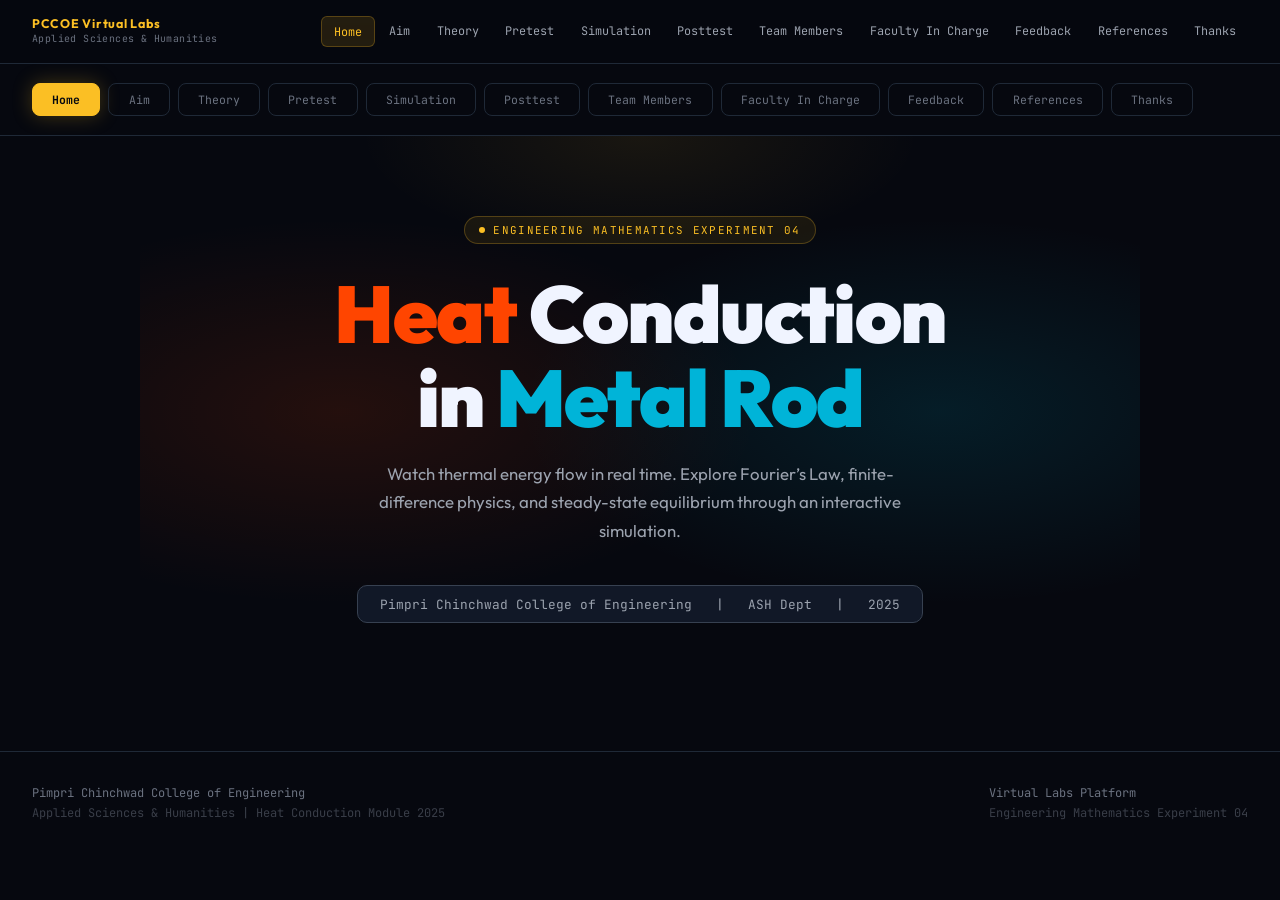
==== commit 95a48882: "Create index.html" ====
--- a/index.html
+++ b/index.html
@@ -9,15 +9,25 @@
   <link href="https://fonts.googleapis.com/css2?family=Outfit:wght@300;400;500;600;700;800;900&family=JetBrains+Mono:wght@400;500;700&display=swap" rel="stylesheet">
   <style>
     :root{
-      --hot:#ff4500; --hot2:#ff8c00; --cold:#00b4d8; --cold2:#0077b6;
-      --bg:#06080f; --surface:#0d1117; --card:#111827; --border:#1f2937; --border2:#374151;
-      --text:#f0f4ff; --muted:#6b7280; --muted2:#9ca3af; --accent:#fbbf24; --accent2:#f59e0b;
-      --green:#10b981; --red:#ef4444; --purple:#8b5cf6;
+      --hot:#ff4500;
+      --hot2:#ff8c00;
+      --cold:#00b4d8;
+      --cold2:#0077b6;
+      --bg:#06080f;
+      --surface:#0d1117;
+      --card:#111827;
+      --border:#1f2937;
+      --border2:#374151;
+      --text:#f0f4ff;
+      --muted:#6b7280;
+      --muted2:#9ca3af;
+      --accent:#fbbf24;
+      --green:#10b981;
+      --red:#ef4444;
     }
     *{box-sizing:border-box;margin:0;padding:0}
     html{scroll-behavior:smooth}
     body{background:var(--bg);color:var(--text);font-family:Outfit,sans-serif;min-height:100vh;overflow-x:hidden}
-    #particle-bg{position:fixed;inset:0;z-index:0;pointer-events:none;opacity:.4}
     .header{position:sticky;top:0;z-index:200;background:rgba(6,8,15,.85);backdrop-filter:blur(20px);border-bottom:1px solid var(--border);padding:0 2rem;height:64px;display:flex;align-items:center;justify-content:space-between;gap:1rem}
     .logo-wrap{display:flex;align-items:center;gap:.8rem}
     .logo-img{height:40px;width:40px;object-fit:contain;border-radius:8px;background:#fff;padding:3px;box-shadow:0 0 16px rgba(251,191,36,.3)}
@@ -120,8 +130,6 @@
   </style>
 </head>
 <body>
-  <canvas id="particle-bg"></canvas>
-
   <header class="header">
     <div class="logo-wrap">
       <img class="logo-img" src="https://raw.githubusercontent.com/dineshkute90/virtuallab_LAUC/main/pccoe.png" alt="PCCOE Logo" onerror="this.style.display='none'">
@@ -137,10 +145,11 @@
       <a href="#" id="nav-pretest" onclick="showSection('pretest')">Pretest</a>
       <a href="#" id="nav-simulation" onclick="showSection('simulation')">Simulation</a>
       <a href="#" id="nav-posttest" onclick="showSection('posttest')">Posttest</a>
-      <a href="#" id="nav-contributors" onclick="showSection('contributors')">Contributors</a>
+      <a href="#" id="nav-team members" onclick="showSection('team')">Team Members</a>
       <a href="#" id="nav-faculty" onclick="showSection('faculty')">Faculty In Charge</a>
       <a href="#" id="nav-feedback" onclick="showSection('feedback')">Feedback</a>
-      <a href="#" id="nav-thankyou" onclick="showSection('thankyou')">Thank You</a>
+      <a href="#" id="nav-references" onclick="showSection('references')">References</a>
+      <a href="#" id="nav-thanks" onclick="showSection('thanks')">Thanks</a>
     </nav>
   </header>
 
@@ -151,10 +160,11 @@
     <button class="tab" onclick="showSection('pretest')">Pretest</button>
     <button class="tab" onclick="showSection('simulation')">Simulation</button>
     <button class="tab" onclick="showSection('posttest')">Posttest</button>
-    <button class="tab" onclick="showSection('contributors')">Contributors</button>
-    <button class="tab" onclick="showSection('faculty')">Faculty</button>
+    <button class="tab" onclick="showSection('team')">Team Members</button>
+    <button class="tab" onclick="showSection('faculty')">Faculty In Charge</button>
     <button class="tab" onclick="showSection('feedback')">Feedback</button>
-    <button class="tab" onclick="showSection('thankyou')">Thank You</button>
+    <button class="tab" onclick="showSection('references')">References</button>
+    <button class="tab" onclick="showSection('thanks')">Thanks</button>
   </div>
 
   <section id="home" class="section active hero">
@@ -222,7 +232,6 @@
   <section id="simulation" class="section">
     <div class="section-title">Heat Conduction Simulation</div>
     <div class="section-sub">interactive • real-time physics • finite difference model</div>
-
     <div class="card">
       <h3>Choose Your Material</h3>
       <div class="material-grid" id="material-grid">
@@ -231,7 +240,7 @@
         <button class="mat-btn" onclick="selectMaterial(this,'Aluminium',237)">Aluminium</button>
         <button class="mat-btn" onclick="selectMaterial(this,'Steel',50)">Steel</button>
         <button class="mat-btn" onclick="selectMaterial(this,'Glass',1)">Glass</button>
-        <button class="mat-btn" onclick="selectMaterial(this,'Custom',100)" id="custom-mat-btn">Custom</button>
+        <button class="mat-btn" onclick="selectMaterial(this,'Custom',100)">Custom</button>
       </div>
       <div class="mat-info-banner">
         <span class="mat-info-name" id="mat-info-name">Copper</span>
@@ -249,14 +258,12 @@
           <span class="temp-val" id="lbl-hot">300</span>
           <span style="font-family:JetBrains Mono,monospace;font-size:.65rem;color:var(--muted)">°C</span>
         </div>
-
         <div class="thermal-meter">
           <div class="meter-bar">
             <div class="meter-needle" id="meter-needle"></div>
           </div>
           <span>Midpoint Temperature</span>
         </div>
-
         <div class="end-label cold" style="text-align:right;">
           <span class="end-name">Cold End</span>
           <span class="temp-val" id="lbl-cold">20</span>
@@ -340,9 +347,9 @@
     <div class="quiz-result" id="posttest-result"></div>
   </section>
 
-  <section id="contributors" class="section">
-    <div class="section-title">Contributors</div>
-    <div class="section-sub">project team members</div>
+  <section id="team" class="section">
+    <div class="section-title">Team Members</div>
+    <div class="section-sub">project contributors</div>
     <div class="card">
       <ul>
         <li>125B13256 — Arya Pravin Dumbare</li>
@@ -357,8 +364,10 @@
     <div class="section-title">Faculty In Charge</div>
     <div class="section-sub">guidance and support</div>
     <div class="card">
-      <h3>Mr. Ganesh Tarte</h3>
-      <p>We sincerely thank Mr. Ganesh Tarte sir for his valuable guidance, support, encouragement, and help throughout the project.</p>
+      <h3>Mr. Ganesh Tarte Sir</h3>
+      <p>We sincerely thank Mr. Ganesh Tarte sir for all the help and support he provided throughout this project.</p>
+      <p>His guidance helped us improve the structure, clarity, and overall quality of the work.</p>
+      <p>We are truly grateful for his encouragement, valuable feedback, and constant support during the project journey.</p>
     </div>
   </section>
 
@@ -389,15 +398,23 @@
     </div>
   </section>
 
-  <section id="thankyou" class="section">
-    <div class="section-title">Thank You</div>
+  <section id="references" class="section">
+    <div class="section-title">References</div>
+    <div class="section-sub">bibliography • further reading</div>
+    <div class="ref-item"><span class="ref-num">1</span><div class="ref-info"><h4>Cengel & Ghajar, Heat and Mass Transfer</h4><p>5th Edition, McGraw-Hill, 2015. Chapters 2–3: Steady and Transient Heat Conduction.</p></div></div>
+    <div class="ref-item"><span class="ref-num">2</span><div class="ref-info"><h4>Fourier, J.B.J. Théorie Analytique de la Chaleur</h4><p>Paris, 1822. Original derivation of the heat equation and Fourier’s Law of conduction.</p></div></div>
+    <div class="ref-item"><span class="ref-num">3</span><div class="ref-info"><h4>Incropera et al., Fundamentals of Heat and Mass Transfer</h4><p>7th Edition, Wiley, 2011. Industry reference standard for thermal analysis and design.</p></div></div>
+    <div class="ref-item"><span class="ref-num">4</span><div class="ref-info"><h4>NPTEL</h4><p>Free online course on conduction, convection, and radiation for engineers.</p></div></div>
+    <div class="ref-item"><span class="ref-num">5</span><div class="ref-info"><h4>Virtual Labs</h4><p>India's national virtual labs platform for engineering science experiments.</p></div></div>
+    <div class="ref-item"><span class="ref-num">6</span><div class="ref-info"><h4>PCCOE Curriculum</h4><p>Department of Applied Sciences & Humanities, Engineering Mathematics curriculum, 2025.</p></div></div>
+  </section>
+
+  <section id="thanks" class="section">
+    <div class="section-title">Thanks</div>
     <div class="section-sub">closing note</div>
     <div class="card">
-      <p>Thank you for visiting our Heat Conduction Lab project.</p>
-      <p>We sincerely hope this interactive simulation helped in understanding the concept of heat transfer in a simple and meaningful way.</p>
-      <p>We are grateful to our faculty in charge, Mr. Ganesh Tarte sir, for his continuous support and guidance throughout the project.</p>
-      <p>We also thank our contributors, friends, and users for their encouragement and feedback.</p>
-      <p>Your time and interest mean a lot to us. Thank you for being part of this project journey.</p>
+      <p>Thank you for visiting our Heat Conduction Lab project. We hope the simulation made the concept of heat transfer easier to understand.</p>
+      <p>We are grateful for your time, interest, and support, and we hope this project was useful and enjoyable.</p>
     </div>
   </section>
 
@@ -410,7 +427,7 @@
   </footer>
 
   <script>
-    const sectionOrder = ["home","aim","theory","pretest","simulation","posttest","contributors","faculty","feedback","thankyou"];
+    const sectionOrder = ["home","aim","theory","pretest","simulation","posttest","team","faculty","feedback","references","thanks"];
     const quizData = {
       pretest: [
         {q:"What does Fourier’s Law describe?",opts:["Radiation from a hot body","Heat transfer due to temperature gradient","Convection coefficient","Specific heat"],ans:1,exp:"Fourier’s Law relates heat flux to temperature gradient."},
@@ -428,7 +445,6 @@
       ]
     };
     const userAnswers = { pretest: [], posttest: [] };
-    let currentMaterial = "Copper";
     let running = false;
     let simFrame = null;
     let simTime = 0;
@@ -503,9 +519,7 @@
       const msg = pct === 100 ? "Perfect Score!" : pct >= 80 ? "Excellent Work!" : pct >= 50 ? "Good Effort!" : "Review Theory";
       const resultEl = document.getElementById(type + "-result");
       resultEl.style.display = "block";
-      resultEl.innerHTML = `<div class="score-ring" style="border:4px solid ${color};color:${color}">${pct}%</div>
-        <div class="result-msg" style="color:${color}">${msg}</div>
-        <div class="result-sub">${score}/${data.length} correct</div>`;
+      resultEl.innerHTML = `<div class="score-ring" style="border:4px solid ${color};color:${color}">${pct}%</div><div class="result-msg" style="color:${color}">${msg}</div><div class="result-sub">${score}/${data.length} correct</div>`;
     }
 
     function resetQuiz(type){
@@ -529,7 +543,6 @@
     function selectMaterial(el, name, k){
       document.querySelectorAll(".mat-btn").forEach(b => b.classList.remove("active"));
       el.classList.add("active");
-      currentMaterial = name;
       document.getElementById("sl-k").value = k;
       updateSim();
       document.getElementById("mat-info-name").textContent = name;
@@ -581,7 +594,8 @@
         }
         steadyReached = false;
         document.getElementById("steady-badge").classList.remove("show");
-        drawRod(); drawGraph();
+        drawRod();
+        drawGraph();
       });
       window.addEventListener("resize", () => { if(canvasInited){ drawRod(); drawGraph(); }});
       resetSim();
@@ -617,7 +631,9 @@
       document.getElementById("stat-state").textContent = running ? "Running" : "Paused";
       document.getElementById("btn-play").textContent = running ? "Pause" : "Play";
       document.getElementById("btn-play").classList.toggle("paused", !running);
-      drawRod(); drawGraph(); updateStats();
+      drawRod();
+      drawGraph();
+      updateStats();
     }
 
     function stepSim(){
@@ -695,7 +711,10 @@
       graphCtx.strokeStyle = "rgba(255,255,255,.08)";
       for(let i=0;i<5;i++){
         const y = (h/5)*i;
-        graphCtx.beginPath(); graphCtx.moveTo(0,y); graphCtx.lineTo(w,y); graphCtx.stroke();
+        graphCtx.beginPath();
+        graphCtx.moveTo(0,y);
+        graphCtx.lineTo(w,y);
+        graphCtx.stroke();
       }
       const maxT = Math.max(...T), minT = Math.min(...T);
       graphCtx.beginPath();
@@ -738,15 +757,19 @@
 
     function submitFeedback(){
       const name = document.getElementById("fb-name").value.trim();
+      const rating = document.getElementById("fb-rating").value;
       const msg = document.getElementById("fb-msg").value.trim();
       if(name && msg){
         document.getElementById("fb-status").textContent = `Thank you, ${name}! Your feedback has been submitted successfully.`;
       } else {
-        document.getElementById("fb-status").textContent = "Please enter your name and feedback before submitting.";
+        document.getElementById("fb-status").textContent = "Please enter your name, rating, and feedback before submitting.";
       }
     }
 
-    document.addEventListener("DOMContentLoaded", () => { buildQuiz("pretest"); buildQuiz("posttest"); });
+    document.addEventListener("DOMContentLoaded", () => {
+      buildQuiz("pretest");
+      buildQuiz("posttest");
+    });
   </script>
 </body>
 </html>
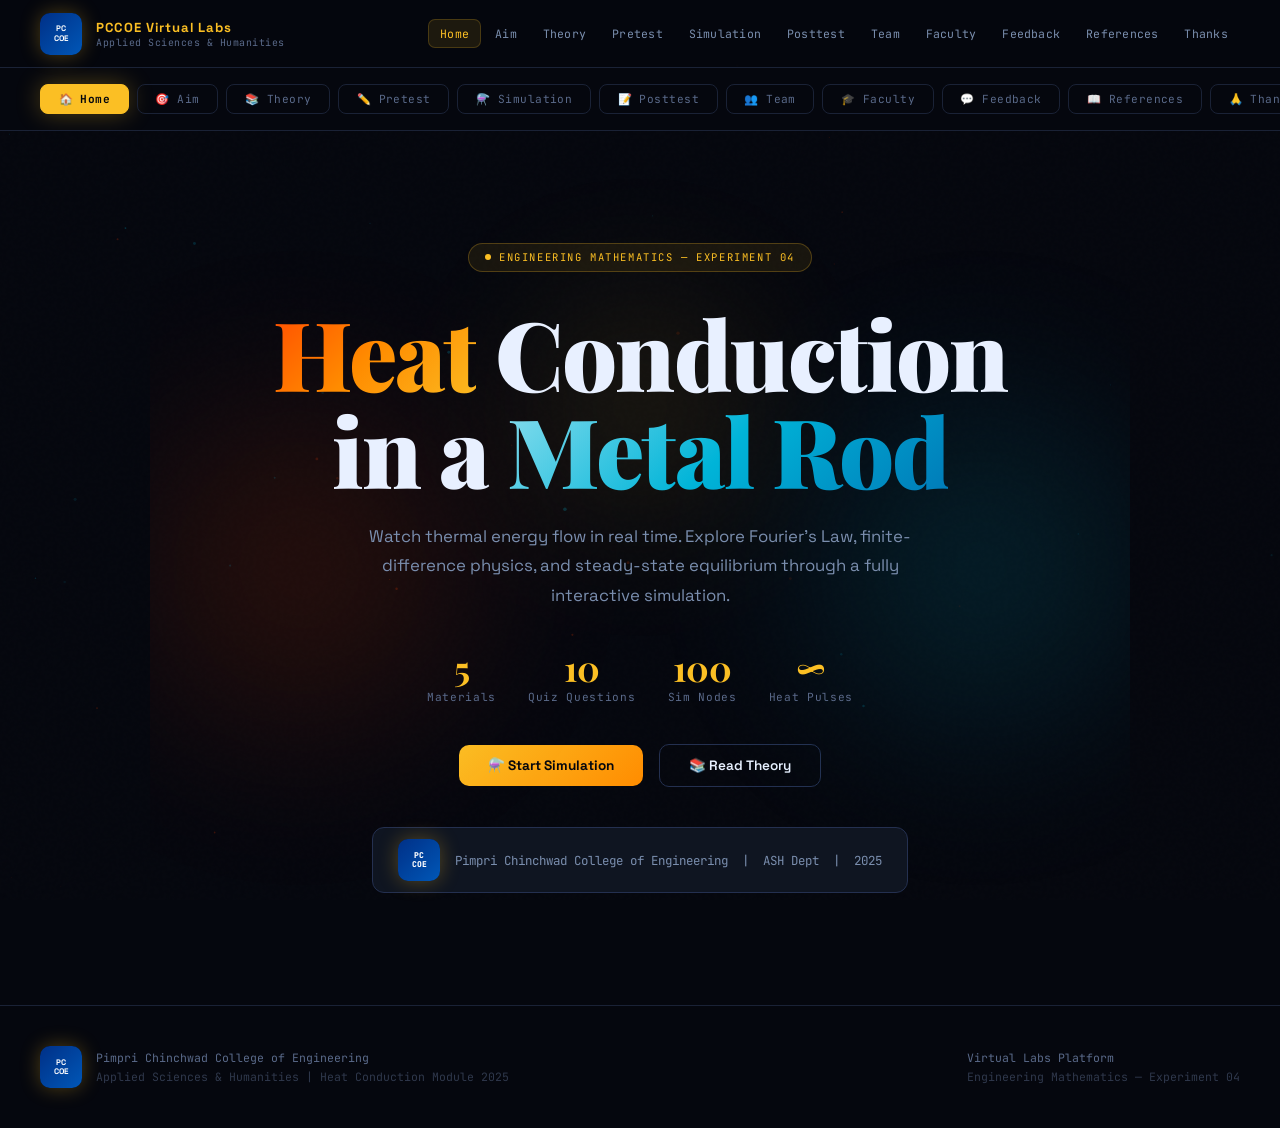
==== commit 5990da45: "Create index.html" ====
--- a/index.html
+++ b/index.html
@@ -1,775 +1,1312 @@
 <!DOCTYPE html>
 <html lang="en">
 <head>
-  <meta charset="UTF-8" />
-  <meta name="viewport" content="width=device-width, initial-scale=1.0" />
-  <title>Heat Conduction Lab</title>
-  <link rel="preconnect" href="https://fonts.googleapis.com">
-  <link rel="preconnect" href="https://fonts.gstatic.com" crossorigin>
-  <link href="https://fonts.googleapis.com/css2?family=Outfit:wght@300;400;500;600;700;800;900&family=JetBrains+Mono:wght@400;500;700&display=swap" rel="stylesheet">
-  <style>
-    :root{
-      --hot:#ff4500;
-      --hot2:#ff8c00;
-      --cold:#00b4d8;
-      --cold2:#0077b6;
-      --bg:#06080f;
-      --surface:#0d1117;
-      --card:#111827;
-      --border:#1f2937;
-      --border2:#374151;
-      --text:#f0f4ff;
-      --muted:#6b7280;
-      --muted2:#9ca3af;
-      --accent:#fbbf24;
-      --green:#10b981;
-      --red:#ef4444;
-    }
-    *{box-sizing:border-box;margin:0;padding:0}
-    html{scroll-behavior:smooth}
-    body{background:var(--bg);color:var(--text);font-family:Outfit,sans-serif;min-height:100vh;overflow-x:hidden}
-    .header{position:sticky;top:0;z-index:200;background:rgba(6,8,15,.85);backdrop-filter:blur(20px);border-bottom:1px solid var(--border);padding:0 2rem;height:64px;display:flex;align-items:center;justify-content:space-between;gap:1rem}
-    .logo-wrap{display:flex;align-items:center;gap:.8rem}
-    .logo-img{height:40px;width:40px;object-fit:contain;border-radius:8px;background:#fff;padding:3px;box-shadow:0 0 16px rgba(251,191,36,.3)}
-    .logo-text{display:flex;flex-direction:column}
-    .logo-name{font-size:.78rem;font-weight:700;color:var(--accent);letter-spacing:.06em;line-height:1}
-    .logo-sub{font-size:.62rem;color:var(--muted);font-family:"JetBrains Mono",monospace;letter-spacing:.04em;margin-top:2px}
-    nav{display:flex;gap:.15rem;flex-wrap:wrap;justify-content:flex-end}
-    nav a{color:var(--muted2);text-decoration:none;font-size:.74rem;font-family:"JetBrains Mono",monospace;padding:.4rem .75rem;border-radius:6px;transition:.2s;white-space:nowrap}
-    nav a:hover, nav a.active{color:var(--accent);background:rgba(251,191,36,.12);border:1px solid rgba(251,191,36,.25)}
-    .tab-bar{display:flex;gap:.5rem;padding:1.2rem 2rem;overflow-x:auto;border-bottom:1px solid var(--border);z-index:1;background:var(--bg)}
-    .tab{flex-shrink:0;background:none;border:1px solid var(--border);color:var(--muted);font-family:"JetBrains Mono",monospace;font-size:.72rem;padding:.5rem 1.2rem;border-radius:8px;cursor:pointer;transition:.25s}
-    .tab.active{background:var(--accent);border-color:var(--accent);color:#06080f;font-weight:700;box-shadow:0 0 20px rgba(251,191,36,.25)}
-    .section{display:none;padding:2.5rem 2rem;max-width:1000px;margin:0 auto;position:relative;z-index:1}
-    .section.active{display:block;animation:fadeUp .4s cubic-bezier(.16,1,.3,1)}
-    @keyframes fadeUp{from{opacity:0;transform:translateY(20px)}to{opacity:1;transform:translateY(0)}}
-    .section-title{font-size:1.8rem;font-weight:800;letter-spacing:-.02em;margin-bottom:.3rem}
-    .section-sub{color:var(--muted);font-family:"JetBrains Mono",monospace;font-size:.72rem;margin-bottom:2.5rem;letter-spacing:.05em}
-    .hero{position:relative;padding:5rem 2rem 4rem;text-align:center;z-index:1}
-    .hero:before{content:"";position:absolute;inset:0;background:
-      radial-gradient(ellipse 60% 50% at 20% 50%, rgba(255,69,0,.12) 0, transparent 70%),
-      radial-gradient(ellipse 60% 50% at 80% 50%, rgba(0,180,216,.12) 0, transparent 70%),
-      radial-gradient(ellipse 40% 30% at 50% 0%, rgba(251,191,36,.08) 0, transparent 70%)}
-    .hero-badge{display:inline-flex;align-items:center;gap:.5rem;background:rgba(251,191,36,.08);border:1px solid rgba(251,191,36,.25);color:var(--accent);font-family:"JetBrains Mono",monospace;font-size:.68rem;padding:.35rem .9rem;border-radius:20px;letter-spacing:.12em;text-transform:uppercase;margin-bottom:1.8rem;position:relative;z-index:1}
-    .hero-badge:before{content:"";width:6px;height:6px;border-radius:50%;background:var(--accent)}
-    .hero h1{font-size:clamp(2.5rem,7vw,5rem);font-weight:900;line-height:1.05;margin-bottom:1.2rem;letter-spacing:-.02em;position:relative;z-index:1}
-    .hero h1 .fire{color:var(--hot)}
-    .hero h1 .ice{color:var(--cold)}
-    .hero h1 .label{color:var(--text)}
-    .hero-desc{color:var(--muted2);max-width:580px;margin:0 auto 2.5rem;font-size:1.05rem;line-height:1.7;position:relative;z-index:1}
-    .college-strip{display:inline-flex;align-items:center;gap:.8rem;background:var(--card);border:1px solid var(--border2);padding:.6rem 1.4rem;border-radius:10px;font-size:.8rem;color:var(--muted2);font-family:"JetBrains Mono",monospace;position:relative;z-index:1}
-    .college-strip img{height:28px;width:28px;object-fit:contain;background:#fff;padding:2px;border-radius:4px}
-    .card{background:var(--card);border:1px solid var(--border);border-radius:14px;padding:1.6rem;margin-bottom:1.4rem}
-    .card h3{font-size:1rem;font-weight:700;color:var(--accent);margin-bottom:.9rem}
-    .card p, .card li{color:var(--muted2);font-size:.9rem;line-height:1.75}
-    .card ul{padding-left:1.2rem}
-    .formula-box{background:linear-gradient(135deg, rgba(251,191,36,.05), rgba(251,191,36,.1));border:1px solid rgba(251,191,36,.25);border-radius:10px;padding:1.2rem 1.6rem;margin:1rem 0;font-family:"JetBrains Mono",monospace;font-size:1.15rem;color:var(--accent);text-align:center}
-    .material-grid{display:grid;grid-template-columns:repeat(auto-fill, minmax(140px,1fr));gap:.8rem;margin-bottom:1.5rem}
-    .mat-btn{background:var(--card);border:1px solid var(--border);border-radius:10px;padding:.9rem .6rem;cursor:pointer;text-align:center;transition:.25s;color:var(--muted2);font-family:Outfit,sans-serif}
-    .mat-btn.active{border-color:var(--accent);background:rgba(251,191,36,.08);color:var(--accent);box-shadow:0 0 16px rgba(251,191,36,.12)}
-    .mat-info-banner{background:rgba(251,191,36,.06);border:1px solid rgba(251,191,36,.2);border-radius:10px;padding:.9rem 1.2rem;margin-bottom:1.4rem;display:flex;align-items:center;justify-content:space-between;flex-wrap:wrap;gap:.5rem}
-    .mat-info-name{font-weight:700;font-size:1rem;color:var(--accent)}
-    .mat-info-stats{display:flex;gap:1.2rem;font-family:"JetBrains Mono",monospace;font-size:.72rem;color:var(--muted2);flex-wrap:wrap}
-    .sim-wrapper{background:var(--card);border:1px solid var(--border);border-radius:18px;padding:2rem;position:relative;overflow:hidden}
-    .rod-header{display:flex;justify-content:space-between;align-items:center;margin-bottom:1.2rem;gap:1rem;flex-wrap:wrap}
-    .end-label{display:flex;flex-direction:column;align-items:center;gap:.2rem;font-family:"JetBrains Mono",monospace;font-size:.7rem}
-    .end-label .temp-val{font-size:1.4rem;font-weight:700}
-    .end-label.hot .temp-val{color:var(--hot)}
-    .end-label.cold .temp-val{color:var(--cold)}
-    .thermal-meter{display:flex;flex-direction:column;align-items:center;gap:.3rem;font-family:"JetBrains Mono",monospace;font-size:.65rem;color:var(--muted)}
-    .meter-bar{width:200px;height:10px;border-radius:5px;background:linear-gradient(90deg,var(--cold2),var(--cold),#00ffaa,var(--accent),var(--hot2),var(--hot));border:1px solid var(--border2);position:relative}
-    .meter-needle{position:absolute;top:-4px;width:4px;height:18px;background:#fff;border-radius:2px;transform:translateX(-50%);left:0;transition:left .5s ease;box-shadow:0 0 8px rgba(255,255,255,.6)}
-    .rod-area{position:relative;margin:.5rem 0 1rem}
-    #rod-canvas{width:100%;height:90px;border-radius:12px;display:block;cursor:crosshair;box-shadow:0 4px 30px rgba(0,0,0,.5), inset 0 1px 0 rgba(255,255,255,.05)}
-    .rod-glow-left,.rod-glow-right{position:absolute;top:50%;transform:translateY(-50%);width:60px;height:60px;border-radius:50%;filter:blur(10px);pointer-events:none;opacity:.3}
-    .rod-glow-left{left:-10px;background:radial-gradient(circle,var(--hot) 0, transparent 70%)}
-    .rod-glow-right{right:-10px;background:radial-gradient(circle,var(--cold) 0, transparent 70%)}
-    #temp-graph{border-radius:10px;border:1px solid var(--border);background:var(--surface);width:100%;margin-top:.5rem}
-    .click-hint{text-align:center;font-size:.72rem;color:var(--muted);font-family:"JetBrains Mono",monospace;margin-top:.5rem;letter-spacing:.04em}
-    .sim-controls{display:grid;grid-template-columns:1fr 1fr;gap:1.2rem;margin-top:1.8rem}
-    .ctrl-group label{display:flex;justify-content:space-between;align-items:center;font-size:.72rem;font-family:"JetBrains Mono",monospace;color:var(--muted);margin-bottom:.6rem;letter-spacing:.04em;text-transform:uppercase}
-    .ctrl-group label .lbl-val{color:var(--accent);font-weight:700;font-size:.8rem}
-    input[type="range"]{-webkit-appearance:none;width:100%;height:5px;background:var(--border);border-radius:3px;outline:none}
-    input[type="range"]::-webkit-slider-thumb{-webkit-appearance:none;width:18px;height:18px;border-radius:50%;background:var(--accent);cursor:pointer;box-shadow:0 0 10px rgba(251,191,36,.3)}
-    .btn-row{display:flex;gap:.8rem;margin-top:1.8rem;flex-wrap:wrap;align-items:center}
-    .btn{font-family:Outfit,sans-serif;font-size:.82rem;font-weight:700;padding:.65rem 1.5rem;border-radius:9px;border:none;cursor:pointer;transition:.2s;letter-spacing:.03em}
-    .btn-play{background:var(--green);color:#fff}
-    .btn-play.paused{background:var(--accent);color:#06080f}
-    .btn-outline{background:none;border:1px solid var(--border2);color:var(--muted2)}
-    .btn-danger{background:none;border:1px solid rgba(239,68,68,.3);color:var(--red)}
-    .sim-stats{display:grid;grid-template-columns:repeat(auto-fill, minmax(140px,1fr));gap:.8rem;margin-top:1.4rem}
-    .stat-chip{background:var(--surface);border:1px solid var(--border);border-radius:10px;padding:.8rem 1rem;font-family:"JetBrains Mono",monospace;font-size:.65rem;color:var(--muted);text-transform:uppercase;letter-spacing:.05em}
-    .stat-chip .stat-val{font-size:1.1rem;font-weight:700;color:var(--text);display:block;margin-top:.3rem;font-family:Outfit,sans-serif}
-    .accent-stat{color:var(--accent)!important}
-    .hot-stat{color:var(--hot)!important}
-    .steady-badge{display:none;align-items:center;gap:.5rem;background:rgba(16,185,129,.1);border:1px solid rgba(16,185,129,.3);border-radius:8px;padding:.5rem 1rem;font-size:.78rem;color:var(--green);font-family:"JetBrains Mono",monospace;margin-top:1rem}
-    .steady-badge.show{display:flex;animation:fadeUp .4s ease}
-    .steady-dot{width:8px;height:8px;border-radius:50%;background:var(--green)}
-    .equilibrium-bar-wrap{margin-top:1rem}
-    .equilibrium-label{display:flex;justify-content:space-between;font-size:.68rem;color:var(--muted);font-family:"JetBrains Mono",monospace;margin-bottom:.4rem}
-    .equilibrium-bar-bg{background:var(--border);border-radius:4px;height:6px;overflow:hidden}
-    .equilibrium-bar-fill{height:100%;border-radius:4px;background:linear-gradient(90deg,var(--cold),var(--green));transition:width .5s ease}
-    .fact-ticker{background:var(--surface);border:1px solid var(--border);border-radius:8px;padding:.6rem 1rem;margin-top:1rem;font-size:.78rem;color:var(--muted2);display:flex;align-items:center;gap:.8rem;overflow:hidden}
-    .fact-text-wrap{overflow:hidden;flex:1}
-    .ref-item{display:flex;align-items:flex-start;gap:1rem;padding:1.1rem 1.2rem;background:var(--card);border:1px solid var(--border);border-radius:12px;margin-bottom:.9rem}
-    .ref-num{font-family:"JetBrains Mono",monospace;font-size:.66rem;color:var(--accent);background:rgba(251,191,36,.1);padding:.2rem .55rem;border-radius:5px;flex-shrink:0;margin-top:.1rem}
-    .feedback-card .form-group{margin-bottom:1rem}
-    .feedback-card label{display:block;margin-bottom:.4rem;color:var(--accent);font-size:.8rem;font-family:"JetBrains Mono",monospace}
-    .feedback-card input,.feedback-card select,.feedback-card textarea{width:100%;background:var(--surface);border:1px solid var(--border);color:var(--text);border-radius:10px;padding:.8rem 1rem;font-family:Outfit,sans-serif;outline:none}
-    .fb-status{margin-top:1rem;color:var(--green);font-weight:600}
-    footer{position:relative;z-index:1;border-top:1px solid var(--border);padding:2rem 2rem;display:flex;align-items:center;justify-content:space-between;margin-top:4rem;flex-wrap:wrap;gap:1rem}
-    .footer-brand{display:flex;align-items:center;gap:.8rem}
-    .footer-brand img{height:32px;width:32px;object-fit:contain;background:#fff;padding:2px;border-radius:5px}
-    .footer-text,.footer-right{font-size:.75rem;color:var(--muted);font-family:"JetBrains Mono",monospace;line-height:1.6}
-    @media(max-width:900px){
-      .sim-controls{grid-template-columns:1fr}
-      .header{height:auto;padding:1rem 1rem;flex-direction:column;gap:.8rem}
-      .section{padding:2rem 1rem}
-      footer{padding:2rem 1rem}
-    }
-  </style>
+<meta charset="UTF-8"/>
+<meta name="viewport" content="width=device-width,initial-scale=1.0"/>
+<title>Heat Conduction Lab — PCCOE Virtual Labs</title>
+<link rel="preconnect" href="https://fonts.googleapis.com">
+<link rel="preconnect" href="https://fonts.gstatic.com" crossorigin>
+<link href="https://fonts.googleapis.com/css2?family=Space+Grotesk:wght@300;400;500;600;700&family=JetBrains+Mono:wght@400;500;700&family=Playfair+Display:wght@700;900&display=swap" rel="stylesheet">
+<style>
+:root{
+  --hot:#ff4500;--hot2:#ff8c00;--hot3:#ffd700;
+  --cold:#00b4d8;--cold2:#0077b6;--cold3:#90e0ef;
+  --bg:#05070e;--surface:#0b0f1a;--card:#0f1521;--card2:#141c2e;
+  --border:#1a2236;--border2:#243050;
+  --text:#e8f0ff;--muted:#5a6a8a;--muted2:#7a8eae;
+  --accent:#fbbf24;--accent2:#f59e0b;
+  --green:#10b981;--red:#ef4444;--blue:#60a5fa;
+  --r:14px;
+  --glow-hot:rgba(255,69,0,0.3);
+  --glow-cold:rgba(0,180,216,0.3);
+  --glow-accent:rgba(251,191,36,0.25);
+}
+*{box-sizing:border-box;margin:0;padding:0}
+html{scroll-behavior:smooth;font-size:16px}
+body{background:var(--bg);color:var(--text);font-family:'Space Grotesk',sans-serif;min-height:100vh;overflow-x:hidden}
+
+/* PARTICLE CANVAS */
+#particle-bg{position:fixed;inset:0;z-index:0;pointer-events:none;opacity:0.35}
+
+/* NOISE OVERLAY */
+body::before{content:"";position:fixed;inset:0;background-image:url("data:image/svg+xml,%3Csvg viewBox='0 0 256 256' xmlns='http://www.w3.org/2000/svg'%3E%3Cfilter id='n'%3E%3CfeTurbulence type='fractalNoise' baseFrequency='0.9' numOctaves='4' stitchTiles='stitch'/%3E%3C/filter%3E%3Crect width='100%25' height='100%25' filter='url(%23n)' opacity='0.03'/%3E%3C/svg%3E");pointer-events:none;z-index:0;opacity:.4}
+
+/* HEADER */
+.header{position:sticky;top:0;z-index:500;background:rgba(5,7,14,.92);backdrop-filter:blur(24px) saturate(180%);border-bottom:1px solid var(--border);padding:0 2.5rem;height:68px;display:flex;align-items:center;justify-content:space-between;gap:1rem}
+.logo-wrap{display:flex;align-items:center;gap:.9rem;flex-shrink:0}
+.logo-img{height:42px;width:42px;object-fit:contain;border-radius:10px;background:#fff;padding:3px;box-shadow:0 0 20px rgba(251,191,36,.3);display:block}
+.logo-fallback{height:42px;width:42px;border-radius:10px;background:linear-gradient(135deg,#003087,#0057b7);display:none;align-items:center;justify-content:center;font-size:.52rem;font-weight:900;color:#fff;letter-spacing:.03em;text-align:center;line-height:1.2;padding:4px;box-shadow:0 0 20px rgba(251,191,36,.3);flex-shrink:0}
+.logo-text .ln{font-size:.82rem;font-weight:700;color:var(--accent);letter-spacing:.08em}
+.logo-text .ls{font-size:.62rem;color:var(--muted);font-family:'JetBrains Mono',monospace;letter-spacing:.05em}
+nav{display:flex;gap:.1rem;flex-wrap:wrap;justify-content:flex-end}
+nav a{color:var(--muted2);text-decoration:none;font-size:.72rem;font-family:'JetBrains Mono',monospace;padding:.38rem .7rem;border-radius:7px;transition:.2s;white-space:nowrap;letter-spacing:.02em}
+nav a:hover,nav a.active{color:var(--accent);background:rgba(251,191,36,.1);border:1px solid rgba(251,191,36,.2)}
+nav a{border:1px solid transparent}
+
+/* TAB BAR */
+.tab-bar{display:flex;gap:.5rem;padding:1rem 2.5rem;overflow-x:auto;border-bottom:1px solid var(--border);background:var(--bg);position:sticky;top:68px;z-index:400;scrollbar-width:none}
+.tab-bar::-webkit-scrollbar{display:none}
+.tab{flex-shrink:0;background:none;border:1px solid var(--border);color:var(--muted);font-family:'JetBrains Mono',monospace;font-size:.7rem;padding:.45rem 1.1rem;border-radius:8px;cursor:pointer;transition:.25s;letter-spacing:.04em}
+.tab.active{background:var(--accent);border-color:var(--accent);color:#05070e;font-weight:700;box-shadow:0 0 24px rgba(251,191,36,.3)}
+.tab:hover:not(.active){border-color:var(--muted2);color:var(--text)}
+
+/* SECTIONS */
+.section{display:none;padding:3rem 2.5rem;max-width:1060px;margin:0 auto;position:relative;z-index:1}
+.section.active{display:block;animation:fadeUp .45s cubic-bezier(.16,1,.3,1)}
+@keyframes fadeUp{from{opacity:0;transform:translateY(22px)}to{opacity:1;transform:translateY(0)}}
+.pg-title{font-family:'Playfair Display',serif;font-size:2.4rem;font-weight:900;letter-spacing:-.02em;margin-bottom:.3rem;line-height:1.1}
+.pg-sub{color:var(--muted);font-family:'JetBrains Mono',monospace;font-size:.68rem;letter-spacing:.1em;text-transform:uppercase;margin-bottom:2.8rem}
+
+/* HERO */
+.hero{min-height:calc(100vh - 130px);display:flex;flex-direction:column;align-items:center;justify-content:center;text-align:center;padding:4rem 2rem;position:relative;overflow:hidden;z-index:1}
+.hero-bg{position:absolute;inset:0;pointer-events:none}
+.hero-bg .orb{position:absolute;border-radius:50%;filter:blur(80px);opacity:.18}
+.orb-fire{width:500px;height:500px;background:radial-gradient(circle,var(--hot) 0,transparent 70%);left:-100px;top:50%;transform:translateY(-50%)}
+.orb-ice{width:500px;height:500px;background:radial-gradient(circle,var(--cold) 0,transparent 70%);right:-100px;top:50%;transform:translateY(-50%)}
+.orb-gold{width:300px;height:300px;background:radial-gradient(circle,var(--accent) 0,transparent 70%);left:50%;top:10%;transform:translateX(-50%)}
+.hero-badge{display:inline-flex;align-items:center;gap:.5rem;background:rgba(251,191,36,.08);border:1px solid rgba(251,191,36,.25);color:var(--accent);font-family:'JetBrains Mono',monospace;font-size:.66rem;padding:.38rem 1rem;border-radius:20px;letter-spacing:.15em;text-transform:uppercase;margin-bottom:2rem;position:relative}
+.hero-badge::before{content:"";width:6px;height:6px;border-radius:50%;background:var(--accent);animation:pulse 2s infinite}
+@keyframes pulse{0%,100%{opacity:1;transform:scale(1)}50%{opacity:.5;transform:scale(1.5)}}
+.hero h1{font-family:'Playfair Display',serif;font-size:clamp(3rem,8vw,6rem);font-weight:900;line-height:1.02;margin-bottom:1.4rem;letter-spacing:-.02em;position:relative}
+.hero h1 .fire{background:linear-gradient(135deg,var(--hot),var(--hot2),var(--accent));-webkit-background-clip:text;-webkit-text-fill-color:transparent;background-clip:text}
+.hero h1 .ice{background:linear-gradient(135deg,var(--cold3),var(--cold),var(--cold2));-webkit-background-clip:text;-webkit-text-fill-color:transparent;background-clip:text}
+.hero-desc{color:var(--muted2);max-width:560px;margin:0 auto 2.5rem;font-size:1.05rem;line-height:1.75;position:relative}
+.hero-stats{display:flex;gap:2rem;justify-content:center;flex-wrap:wrap;margin-bottom:2.5rem;position:relative}
+.hstat{text-align:center}
+.hstat .val{font-family:'Playfair Display',serif;font-size:2.2rem;font-weight:700;color:var(--accent);line-height:1}
+.hstat .lbl{font-size:.7rem;color:var(--muted);font-family:'JetBrains Mono',monospace;letter-spacing:.06em;margin-top:.3rem}
+.hero-college{display:inline-flex;align-items:center;gap:.9rem;background:var(--card);border:1px solid var(--border2);padding:.7rem 1.6rem;border-radius:12px;font-size:.78rem;color:var(--muted2);font-family:'JetBrains Mono',monospace;position:relative}
+.hero-college img{height:28px;width:28px;object-fit:contain;background:#fff;padding:2px;border-radius:4px}
+.cta-btn{display:inline-flex;align-items:center;gap:.6rem;background:linear-gradient(135deg,var(--accent),var(--hot2));color:#05070e;font-weight:700;font-size:.85rem;padding:.75rem 1.8rem;border-radius:10px;border:none;cursor:pointer;transition:.25s;margin-right:.8rem;font-family:'Space Grotesk',sans-serif}
+.cta-btn:hover{transform:translateY(-2px);box-shadow:0 8px 30px rgba(251,191,36,.35)}
+.cta-outline{display:inline-flex;align-items:center;gap:.6rem;background:none;color:var(--text);font-weight:600;font-size:.85rem;padding:.75rem 1.8rem;border-radius:10px;border:1px solid var(--border2);cursor:pointer;transition:.25s;font-family:'Space Grotesk',sans-serif}
+.cta-outline:hover{border-color:var(--accent);color:var(--accent)}
+
+/* CARDS */
+.card{background:var(--card);border:1px solid var(--border);border-radius:var(--r);padding:1.8rem;margin-bottom:1.4rem;position:relative;overflow:hidden}
+.card::before{content:"";position:absolute;top:0;left:0;right:0;height:2px;background:linear-gradient(90deg,transparent,rgba(251,191,36,.4),transparent)}
+.card h3{font-size:1rem;font-weight:700;color:var(--accent);margin-bottom:.9rem;display:flex;align-items:center;gap:.6rem}
+.card h3 .icon{font-size:1.2rem}
+.card p,.card li{color:var(--muted2);font-size:.9rem;line-height:1.8}
+.card ul{padding-left:1.3rem;display:flex;flex-direction:column;gap:.4rem}
+.card ul li::marker{color:var(--accent)}
+
+/* AIM */
+.aim-grid{display:grid;grid-template-columns:1fr 1fr;gap:1.2rem;margin-bottom:1.4rem}
+.aim-card{background:var(--card);border:1px solid var(--border);border-radius:var(--r);padding:1.6rem;transition:.3s;cursor:default}
+.aim-card:hover{border-color:var(--accent);transform:translateY(-3px);box-shadow:0 12px 40px rgba(0,0,0,.4)}
+.aim-icon{font-size:2.2rem;margin-bottom:.8rem}
+.aim-title{font-weight:700;color:var(--text);margin-bottom:.5rem}
+.aim-desc{color:var(--muted2);font-size:.85rem;line-height:1.7}
+.lo-list{display:flex;flex-direction:column;gap:.6rem;margin-top:.6rem}
+.lo-item{display:flex;align-items:flex-start;gap:.8rem;padding:.75rem 1rem;background:var(--card2);border:1px solid var(--border);border-radius:10px;font-size:.85rem;color:var(--muted2);line-height:1.6}
+.lo-num{font-family:'JetBrains Mono',monospace;font-size:.7rem;color:var(--accent);background:rgba(251,191,36,.1);border:1px solid rgba(251,191,36,.2);padding:.15rem .5rem;border-radius:5px;flex-shrink:0;margin-top:.1rem}
+
+/* THEORY */
+.formula-big{background:linear-gradient(135deg,rgba(251,191,36,.06),rgba(255,69,0,.04));border:1px solid rgba(251,191,36,.2);border-radius:12px;padding:1.4rem 2rem;text-align:center;font-family:'JetBrains Mono',monospace;font-size:1.3rem;color:var(--accent);margin:1rem 0;letter-spacing:.04em}
+.formula-parts{display:grid;grid-template-columns:repeat(auto-fill,minmax(130px,1fr));gap:.8rem;margin:.9rem 0}
+.fp{background:var(--card2);border:1px solid var(--border);border-radius:10px;padding:.8rem 1rem;text-align:center}
+.fp .sym{font-family:'JetBrains Mono',monospace;font-size:1.1rem;color:var(--accent);font-weight:700}
+.fp .desc{font-size:.72rem;color:var(--muted2);margin-top:.3rem}
+.theory-visual{background:var(--surface);border:1px solid var(--border);border-radius:12px;padding:1.4rem;margin:1rem 0}
+.conductivity-bar-wrap{display:flex;flex-direction:column;gap:.6rem}
+.cbar-row{display:flex;align-items:center;gap:.8rem}
+.cbar-label{font-family:'JetBrains Mono',monospace;font-size:.72rem;color:var(--muted2);width:90px;flex-shrink:0}
+.cbar-track{flex:1;height:12px;background:var(--border);border-radius:6px;overflow:hidden;position:relative}
+.cbar-fill{height:100%;border-radius:6px;transition:width 1s cubic-bezier(.16,1,.3,1)}
+.cbar-val{font-family:'JetBrains Mono',monospace;font-size:.7rem;color:var(--accent);width:70px;text-align:right;flex-shrink:0}
+.steps-list{display:flex;flex-direction:column;gap:.8rem;margin:.8rem 0}
+.step-item{display:flex;gap:1rem;align-items:flex-start;padding:.9rem 1.1rem;background:var(--card2);border:1px solid var(--border);border-radius:10px}
+.step-num{font-family:'JetBrains Mono',monospace;font-size:.9rem;font-weight:700;color:var(--accent);width:28px;flex-shrink:0}
+.step-text{font-size:.88rem;color:var(--muted2);line-height:1.7}
+
+/* QUIZ */
+.q-card{background:var(--card);border:1px solid var(--border);border-radius:var(--r);padding:1.6rem;margin-bottom:1.2rem}
+.q-num{font-family:'JetBrains Mono',monospace;font-size:.66rem;color:var(--accent);background:rgba(251,191,36,.1);border:1px solid rgba(251,191,36,.2);border-radius:5px;padding:.15rem .55rem;display:inline-block;margin-bottom:.8rem}
+.q-text{font-weight:600;color:var(--text);font-size:.95rem;margin-bottom:1rem;line-height:1.55}
+.opts-list{display:flex;flex-direction:column;gap:.5rem}
+.opt{display:flex;align-items:center;gap:.75rem;padding:.75rem 1rem;background:var(--surface);border:1px solid var(--border2);border-radius:10px;cursor:pointer;transition:.2s;font-size:.88rem;color:var(--muted2);user-select:none}
+.opt:hover{border-color:var(--accent);color:var(--text);background:rgba(251,191,36,.04)}
+.opt.sel{border-color:var(--accent);background:rgba(251,191,36,.07);color:var(--text)}
+.opt.correct{border-color:var(--green);background:rgba(16,185,129,.08);color:var(--green)}
+.opt.wrong{border-color:var(--red);background:rgba(239,68,68,.07);color:var(--red)}
+.opt-letter{font-family:'JetBrains Mono',monospace;font-size:.72rem;font-weight:700;color:var(--accent);width:20px;flex-shrink:0}
+.exp-box{background:rgba(16,185,129,.06);border-left:3px solid var(--green);border-radius:0 8px 8px 0;padding:.75rem 1rem;font-size:.82rem;color:#6ee7b7;line-height:1.7;margin-top:.8rem;display:none}
+.exp-box.show{display:block}
+.quiz-btn-row{display:flex;gap:.8rem;margin-top:1.4rem;flex-wrap:wrap}
+.qbtn{font-family:'Space Grotesk',sans-serif;font-size:.82rem;font-weight:700;padding:.65rem 1.5rem;border-radius:9px;cursor:pointer;transition:.2s}
+.qbtn.primary{background:var(--green);border:none;color:#fff}
+.qbtn.primary:hover{background:#0ea371}
+.qbtn.ghost{background:none;border:1px solid var(--border2);color:var(--muted2)}
+.qbtn.ghost:hover{border-color:var(--muted2);color:var(--text)}
+.quiz-score{background:var(--card);border:1px solid var(--border);border-radius:var(--r);padding:1.6rem;margin-top:1.2rem}
+.score-circle{width:80px;height:80px;border-radius:50%;border:3px solid var(--accent);display:flex;align-items:center;justify-content:center;font-family:'Playfair Display',serif;font-size:1.6rem;font-weight:700;color:var(--accent);margin:0 auto 1rem}
+
+/* SIMULATION */
+.material-grid{display:grid;grid-template-columns:repeat(auto-fill,minmax(130px,1fr));gap:.8rem;margin-bottom:1.2rem}
+.mat-btn{background:var(--surface);border:1px solid var(--border2);border-radius:11px;padding:.85rem .6rem;cursor:pointer;text-align:center;font-family:'Space Grotesk',sans-serif;font-size:.82rem;color:var(--muted2);transition:.25s;line-height:1.4}
+.mat-btn:hover{border-color:var(--muted2)}
+.mat-btn.active{border-color:var(--accent);background:rgba(251,191,36,.08);color:var(--accent);font-weight:700;box-shadow:0 0 16px rgba(251,191,36,.12)}
+.mat-icon{font-size:1.6rem;margin-bottom:.4rem}
+.mat-name{font-size:.82rem;font-weight:700}
+.mat-k{font-size:.68rem;color:var(--muted);font-family:'JetBrains Mono',monospace;margin-top:.2rem}
+.mat-info-banner{background:rgba(251,191,36,.06);border:1px solid rgba(251,191,36,.2);border-radius:10px;padding:.9rem 1.2rem;margin-bottom:1.4rem;display:flex;align-items:center;justify-content:space-between;flex-wrap:wrap;gap:.5rem}
+.mat-info-name{font-weight:700;font-size:1rem;color:var(--accent)}
+.mat-info-stats{display:flex;gap:1.2rem;font-family:'JetBrains Mono',monospace;font-size:.72rem;color:var(--muted2)}
+
+.sim-wrapper{background:var(--card);border:1px solid var(--border);border-radius:18px;padding:2rem;position:relative;overflow:hidden}
+.sim-wrapper::before{content:'';position:absolute;inset:0;background:radial-gradient(ellipse 60% 40% at 20% 50%,rgba(255,69,0,.04),transparent),radial-gradient(ellipse 60% 40% at 80% 50%,rgba(0,180,216,.04),transparent);pointer-events:none}
+
+.rod-header{display:flex;justify-content:space-between;align-items:center;margin-bottom:1.2rem;gap:.8rem;flex-wrap:wrap}
+.end-label{display:flex;flex-direction:column;align-items:center;gap:.2rem;font-family:'JetBrains Mono',monospace;font-size:.7rem}
+.end-label .temp-val{font-size:1.4rem;font-weight:700}
+.end-label.hot .temp-val{color:var(--hot);text-shadow:0 0 20px var(--glow-hot)}
+.end-label.cold .temp-val{color:var(--cold);text-shadow:0 0 20px var(--glow-cold)}
+.end-label .end-name{color:var(--muted);font-size:.62rem;letter-spacing:.1em;text-transform:uppercase}
+
+.thermal-meter{display:flex;flex-direction:column;align-items:center;gap:.3rem;font-family:'JetBrains Mono',monospace;font-size:.65rem;color:var(--muted)}
+.meter-bar{width:200px;height:10px;border-radius:5px;background:linear-gradient(90deg,var(--cold2),var(--cold),#00ffaa,var(--accent),var(--hot2),var(--hot));border:1px solid var(--border2);position:relative}
+.meter-needle{position:absolute;top:-4px;width:4px;height:18px;background:#fff;border-radius:2px;transform:translateX(-50%);transition:left .5s ease;box-shadow:0 0 8px rgba(255,255,255,.6)}
+
+.rod-area{position:relative;margin:.5rem 0 1rem}
+#rod-canvas{width:100%;height:90px;border-radius:12px;display:block;cursor:crosshair;box-shadow:0 4px 30px rgba(0,0,0,.5),inset 0 1px 0 rgba(255,255,255,.05)}
+.rod-glow-left{position:absolute;left:-10px;top:50%;transform:translateY(-50%);width:60px;height:60px;background:radial-gradient(circle,var(--hot) 0%,transparent 70%);opacity:.3;pointer-events:none;filter:blur(10px);transition:opacity .5s}
+.rod-glow-right{position:absolute;right:-10px;top:50%;transform:translateY(-50%);width:60px;height:60px;background:radial-gradient(circle,var(--cold) 0%,transparent 70%);opacity:.3;pointer-events:none;filter:blur(10px);transition:opacity .5s}
+
+#temp-graph{border-radius:10px;border:1px solid var(--border);background:var(--surface);width:100%;margin-top:.5rem}
+.click-hint{text-align:center;font-size:.68rem;color:var(--muted);font-family:'JetBrains Mono',monospace;margin-top:.5rem}
+
+.equilibrium-bar-wrap{margin-top:1rem}
+.equilibrium-label{display:flex;justify-content:space-between;font-size:.68rem;color:var(--muted);font-family:'JetBrains Mono',monospace;margin-bottom:.4rem}
+.equilibrium-bar-bg{background:var(--border);border-radius:4px;height:6px;overflow:hidden}
+.equilibrium-bar-fill{height:100%;border-radius:4px;background:linear-gradient(90deg,var(--cold),var(--green));transition:width .5s ease;box-shadow:0 0 8px rgba(16,185,129,.4)}
+
+.steady-badge{display:none;align-items:center;gap:.5rem;background:rgba(16,185,129,.1);border:1px solid rgba(16,185,129,.3);border-radius:8px;padding:.5rem 1rem;font-size:.78rem;color:var(--green);font-family:'JetBrains Mono',monospace;margin-top:1rem}
+.steady-badge.show{display:flex;animation:fadeUp .4s ease}
+.steady-dot{width:8px;height:8px;border-radius:50%;background:var(--green);animation:pulse 1.5s infinite}
+
+.sim-controls{display:grid;grid-template-columns:1fr 1fr;gap:1.2rem;margin-top:1.8rem}
+.ctrl-group label{display:flex;justify-content:space-between;align-items:center;font-size:.7rem;font-family:'JetBrains Mono',monospace;color:var(--muted);margin-bottom:.5rem;text-transform:uppercase;letter-spacing:.05em}
+.ctrl-group label .lv{color:var(--accent);font-weight:700}
+input[type="range"]{-webkit-appearance:none;width:100%;height:5px;background:var(--border);border-radius:3px;outline:none;cursor:pointer}
+input[type="range"]::-webkit-slider-thumb{-webkit-appearance:none;width:18px;height:18px;border-radius:50%;background:var(--accent);cursor:pointer;box-shadow:0 0 10px var(--glow-accent),0 0 0 3px rgba(251,191,36,.15);transition:box-shadow .2s}
+input[type="range"]:hover::-webkit-slider-thumb{box-shadow:0 0 20px var(--glow-accent),0 0 0 5px rgba(251,191,36,.2)}
+
+.btn-row{display:flex;gap:.8rem;margin-top:1.8rem;flex-wrap:wrap;align-items:center}
+.btn{font-family:'Space Grotesk',sans-serif;font-size:.82rem;font-weight:700;padding:.65rem 1.5rem;border-radius:9px;border:none;cursor:pointer;transition:all .2s;letter-spacing:.03em}
+.btn-play{background:var(--green);color:#fff;box-shadow:0 0 20px rgba(16,185,129,.3)}
+.btn-play:hover{background:#0da874;box-shadow:0 0 30px rgba(16,185,129,.4);transform:translateY(-1px)}
+.btn-play.paused{background:var(--accent);color:#06080f;box-shadow:0 0 20px var(--glow-accent)}
+.btn-outline{background:none;border:1px solid var(--border2);color:var(--muted2)}
+.btn-outline:hover{border-color:var(--accent);color:var(--accent)}
+.btn-danger{background:none;border:1px solid rgba(239,68,68,.3);color:var(--red)}
+.btn-danger:hover{background:rgba(239,68,68,.08)}
+
+.sim-stats{display:grid;grid-template-columns:repeat(auto-fill,minmax(140px,1fr));gap:.8rem;margin-top:1.4rem}
+.stat-chip{background:var(--surface);border:1px solid var(--border);border-radius:10px;padding:.8rem 1rem;font-family:'JetBrains Mono',monospace;font-size:.65rem;color:var(--muted);text-transform:uppercase;letter-spacing:.05em}
+.stat-chip .stat-val{font-size:1.05rem;font-weight:700;color:var(--text);display:block;margin-top:.3rem;font-family:'Space Grotesk',sans-serif}
+.stat-chip.accent-stat .stat-val{color:var(--accent)}
+.stat-chip.hot-stat .stat-val{color:var(--hot)}
+.stat-chip.green-stat .stat-val{color:var(--green)}
+
+.fact-ticker{background:var(--surface);border:1px solid var(--border);border-radius:8px;padding:.6rem 1rem;margin-top:1rem;font-size:.78rem;color:var(--muted2);display:flex;align-items:center;gap:.8rem}
+.fact-icon{font-size:1rem;flex-shrink:0}
+@keyframes slideIn{from{opacity:0;transform:translateY(8px)}to{opacity:1;transform:translateY(0)}}
+.fact-text{display:block;animation:slideIn .4s ease;transition:opacity .3s}
+
+/* TEAM & FACULTY */
+.team-grid{display:grid;grid-template-columns:repeat(auto-fill,minmax(220px,1fr));gap:1rem;margin-bottom:1.4rem}
+.team-card{background:var(--card);border:1px solid var(--border);border-radius:var(--r);padding:1.4rem;text-align:center;transition:.3s}
+.team-card:hover{border-color:var(--accent);transform:translateY(-3px)}
+.team-avatar{width:60px;height:60px;border-radius:50%;background:linear-gradient(135deg,var(--hot2),var(--accent));display:flex;align-items:center;justify-content:center;font-size:1.5rem;margin:0 auto .8rem}
+.team-id{font-family:'JetBrains Mono',monospace;font-size:.66rem;color:var(--accent);margin-bottom:.3rem}
+.team-name{font-weight:600;font-size:.92rem}
+
+/* REFERENCES */
+.ref-item{display:flex;align-items:flex-start;gap:1rem;padding:1.1rem 1.3rem;background:var(--card);border:1px solid var(--border);border-radius:12px;margin-bottom:.9rem;transition:.2s}
+.ref-item:hover{border-color:var(--accent)}
+.ref-num{font-family:'JetBrains Mono',monospace;font-size:.66rem;color:var(--accent);background:rgba(251,191,36,.1);padding:.22rem .6rem;border-radius:5px;flex-shrink:0;margin-top:.1rem}
+.ref-title{font-weight:600;font-size:.9rem;margin-bottom:.3rem}
+.ref-desc{color:var(--muted2);font-size:.82rem;line-height:1.6}
+
+/* FEEDBACK */
+.fb-group{margin-bottom:1.1rem}
+.fb-label{display:block;margin-bottom:.4rem;color:var(--accent);font-size:.78rem;font-family:'JetBrains Mono',monospace;letter-spacing:.06em;text-transform:uppercase}
+.fb-input,.fb-select,.fb-textarea{width:100%;background:var(--surface);border:1px solid var(--border);color:var(--text);border-radius:10px;padding:.8rem 1rem;font-family:'Space Grotesk',sans-serif;font-size:.9rem;outline:none;transition:.2s}
+.fb-input:focus,.fb-select:focus,.fb-textarea:focus{border-color:var(--accent);box-shadow:0 0 0 3px rgba(251,191,36,.1)}
+.star-row{display:flex;gap:.5rem;margin-bottom:.3rem}
+.star{font-size:1.8rem;cursor:pointer;color:var(--border2);transition:.2s;user-select:none}
+.star.active{color:var(--accent)}
+.star:hover{color:var(--accent);transform:scale(1.15)}
+
+/* THANKS */
+.thanks-wrap{text-align:center;padding:3rem 0}
+.thanks-icon{font-size:4rem;margin-bottom:1rem}
+
+/* FOOTER */
+footer{border-top:1px solid var(--border);padding:2.5rem;display:flex;align-items:center;justify-content:space-between;flex-wrap:wrap;gap:1.2rem;z-index:1;position:relative}
+.footer-brand{display:flex;align-items:center;gap:.9rem}
+.footer-brand img{height:36px;width:36px;object-fit:contain;background:#fff;padding:2px;border-radius:8px;opacity:.85}
+.footer-text,.footer-right{font-size:.72rem;color:var(--muted);font-family:'JetBrains Mono',monospace;line-height:1.7}
+
+/* RESPONSIVE */
+@media(max-width:768px){
+  .header{height:auto;padding:1rem;flex-direction:column;gap:.75rem}
+  .section{padding:2rem 1rem}
+  .aim-grid{grid-template-columns:1fr}
+  .sim-controls{grid-template-columns:1fr}
+  nav a{font-size:.66rem;padding:.32rem .55rem}
+  footer{flex-direction:column;padding:1.5rem}
+  .hero h1{font-size:2.8rem}
+}
+
+.logo-fallback{
+  height:42px;width:42px;border-radius:10px;
+  background:linear-gradient(135deg,#003087 0%,#0057b7 100%);
+  display:none;align-items:center;justify-content:center;
+  font-size:.5rem;font-weight:900;color:#fff;letter-spacing:.02em;
+  text-align:center;line-height:1.15;padding:3px;
+  box-shadow:0 0 20px rgba(251,191,36,.3);flex-shrink:0;
+}
+</style>
 </head>
 <body>
-  <header class="header">
-    <div class="logo-wrap">
-      <img class="logo-img" src="https://raw.githubusercontent.com/dineshkute90/virtuallab_LAUC/main/pccoe.png" alt="PCCOE Logo" onerror="this.style.display='none'">
-      <div class="logo-text">
-        <span class="logo-name">PCCOE Virtual Labs</span>
-        <span class="logo-sub">Applied Sciences & Humanities</span>
-      </div>
-    </div>
-    <nav>
-      <a href="#" class="active" id="nav-home" onclick="showSection('home')">Home</a>
-      <a href="#" id="nav-aim" onclick="showSection('aim')">Aim</a>
-      <a href="#" id="nav-theory" onclick="showSection('theory')">Theory</a>
-      <a href="#" id="nav-pretest" onclick="showSection('pretest')">Pretest</a>
-      <a href="#" id="nav-simulation" onclick="showSection('simulation')">Simulation</a>
-      <a href="#" id="nav-posttest" onclick="showSection('posttest')">Posttest</a>
-      <a href="#" id="nav-team members" onclick="showSection('team')">Team Members</a>
-      <a href="#" id="nav-faculty" onclick="showSection('faculty')">Faculty In Charge</a>
-      <a href="#" id="nav-feedback" onclick="showSection('feedback')">Feedback</a>
-      <a href="#" id="nav-references" onclick="showSection('references')">References</a>
-      <a href="#" id="nav-thanks" onclick="showSection('thanks')">Thanks</a>
-    </nav>
-  </header>
-
-  <div class="tab-bar">
-    <button class="tab active" onclick="showSection('home')">Home</button>
-    <button class="tab" onclick="showSection('aim')">Aim</button>
-    <button class="tab" onclick="showSection('theory')">Theory</button>
-    <button class="tab" onclick="showSection('pretest')">Pretest</button>
-    <button class="tab" onclick="showSection('simulation')">Simulation</button>
-    <button class="tab" onclick="showSection('posttest')">Posttest</button>
-    <button class="tab" onclick="showSection('team')">Team Members</button>
-    <button class="tab" onclick="showSection('faculty')">Faculty In Charge</button>
-    <button class="tab" onclick="showSection('feedback')">Feedback</button>
-    <button class="tab" onclick="showSection('references')">References</button>
-    <button class="tab" onclick="showSection('thanks')">Thanks</button>
-  </div>
-
-  <section id="home" class="section active hero">
-    <div class="hero-badge">Engineering Mathematics Experiment 04</div>
-    <h1><span class="fire">Heat</span> <span class="label">Conduction</span><br><span class="label">in</span> <span class="ice">Metal Rod</span></h1>
-    <p class="hero-desc">Watch thermal energy flow in real time. Explore Fourier’s Law, finite-difference physics, and steady-state equilibrium through an interactive simulation.</p>
-    <div class="college-strip">
-      <img src="https://raw.githubusercontent.com/dineshkute90/virtuallab_LAUC/main/pccoe.png" alt="PCCOE" onerror="this.style.display='none'">
-      Pimpri Chinchwad College of Engineering &nbsp;&nbsp;|&nbsp;&nbsp; ASH Dept &nbsp;&nbsp;|&nbsp;&nbsp; 2025
-    </div>
-  </section>
-
-  <section id="aim" class="section">
-    <div class="section-title">Aim of the Experiment</div>
-    <div class="section-sub">objective • scope • learning outcomes</div>
-    <div class="card">
-      <h3>Primary Objective</h3>
-      <p>To study and simulate heat conduction along a metal rod, verify Fourier’s Law of Heat Conduction, and analyse steady-state temperature distribution through interactive numerical modelling.</p>
-    </div>
-    <div class="card">
-      <h3>Learning Outcomes</h3>
-      <ul>
-        <li>Understand how thermal energy moves from hot regions to cold regions.</li>
-        <li>Observe the effect of conductivity on heat diffusion speed.</li>
-        <li>Identify steady state and linear temperature distribution.</li>
-        <li>Interpret a temperature graph and heat flux values.</li>
-      </ul>
-    </div>
-  </section>
-
-  <section id="theory" class="section">
-    <div class="section-title">Theory</div>
-    <div class="section-sub">background equations • concepts</div>
-    <div class="card">
-      <h3>What is Heat Conduction?</h3>
-      <p>Heat conduction is the transfer of thermal energy through matter via direct particle-to-particle interaction without bulk movement of the material. It occurs whenever a temperature gradient exists across a solid or stationary fluid.</p>
-    </div>
-    <div class="card">
-      <h3>Fourier’s Law</h3>
-      <div class="formula-box">Q = -kA(dT/dx)</div>
-      <p>The negative sign indicates that heat flows from high temperature to low temperature. The thermal conductivity k decides how easily a material allows heat to pass through it.</p>
-    </div>
-    <div class="card">
-      <h3>Transient Heat Equation</h3>
-      <div class="formula-box">∂T/∂t = α ∂²T/∂x²</div>
-      <p>This equation describes how temperature changes with time. In steady state, ∂T/∂t = 0, so the rod temperature becomes linear from the hot end to the cold end.</p>
-    </div>
-    <div class="card">
-      <h3>Finite Difference Idea</h3>
-      <p>The rod is divided into small nodes. Each node exchanges heat with its neighbours step by step, creating a realistic diffusion effect. Larger conductivity means quicker spreading of heat.</p>
-    </div>
-  </section>
-
-  <section id="pretest" class="section">
-    <div class="section-title">Pretest</div>
-    <div class="section-sub">assess your knowledge before the experiment</div>
-    <div id="pretest-questions"></div>
+
+<!-- Particle background -->
+<canvas id="particle-bg"></canvas>
+
+<header class="header">
+  <div class="logo-wrap">
+    <img class="logo-img"
+      src="https://raw.githubusercontent.com/dineshkute90/virtual_lab_LAUC/main/pccoe.png"
+      alt="PCCOE Logo"
+      onerror="this.style.display='none';var fb=this.nextElementSibling;if(fb&&fb.classList.contains('logo-fallback')){fb.style.display='flex';}">
+    <div class="logo-fallback" style="display:none">PC<br>COE</div>
+    <div class="logo-text">
+      <div class="ln">PCCOE Virtual Labs</div>
+      <div class="ls">Applied Sciences &amp; Humanities</div>
+    </div>
+  </div>
+  <nav id="main-nav">
+    <a href="#" class="active" onclick="showSection('home');return false">Home</a>
+    <a href="#" onclick="showSection('aim');return false">Aim</a>
+    <a href="#" onclick="showSection('theory');return false">Theory</a>
+    <a href="#" onclick="showSection('pretest');return false">Pretest</a>
+    <a href="#" onclick="showSection('simulation');return false">Simulation</a>
+    <a href="#" onclick="showSection('posttest');return false">Posttest</a>
+    <a href="#" onclick="showSection('team');return false">Team</a>
+    <a href="#" onclick="showSection('faculty');return false">Faculty</a>
+    <a href="#" onclick="showSection('feedback');return false">Feedback</a>
+    <a href="#" onclick="showSection('references');return false">References</a>
+    <a href="#" onclick="showSection('thanks');return false">Thanks</a>
+  </nav>
+</header>
+
+<div class="tab-bar" id="tab-bar">
+  <button class="tab active" onclick="showSection('home')">🏠 Home</button>
+  <button class="tab" onclick="showSection('aim')">🎯 Aim</button>
+  <button class="tab" onclick="showSection('theory')">📚 Theory</button>
+  <button class="tab" onclick="showSection('pretest')">✏️ Pretest</button>
+  <button class="tab" onclick="showSection('simulation')">⚗️ Simulation</button>
+  <button class="tab" onclick="showSection('posttest')">📝 Posttest</button>
+  <button class="tab" onclick="showSection('team')">👥 Team</button>
+  <button class="tab" onclick="showSection('faculty')">🎓 Faculty</button>
+  <button class="tab" onclick="showSection('feedback')">💬 Feedback</button>
+  <button class="tab" onclick="showSection('references')">📖 References</button>
+  <button class="tab" onclick="showSection('thanks')">🙏 Thanks</button>
+</div>
+
+<!-- ==================== HOME ==================== -->
+<section id="sec-home" class="section active">
+  <div class="hero">
+    <div class="hero-bg">
+      <div class="orb orb-fire"></div>
+      <div class="orb orb-ice"></div>
+      <div class="orb orb-gold"></div>
+    </div>
+    <div class="hero-badge">Engineering Mathematics — Experiment 04</div>
+    <h1><span class="fire">Heat</span> Conduction<br>in a <span class="ice">Metal Rod</span></h1>
+    <p class="hero-desc">Watch thermal energy flow in real time. Explore Fourier's Law, finite-difference physics, and steady-state equilibrium through a fully interactive simulation.</p>
+    <div class="hero-stats">
+      <div class="hstat"><div class="val">5</div><div class="lbl">Materials</div></div>
+      <div class="hstat"><div class="val">10</div><div class="lbl">Quiz Questions</div></div>
+      <div class="hstat"><div class="val">100</div><div class="lbl">Sim Nodes</div></div>
+      <div class="hstat"><div class="val">∞</div><div class="lbl">Heat Pulses</div></div>
+    </div>
+    <div style="margin-bottom:2.5rem">
+      <button class="cta-btn" onclick="showSection('simulation')">⚗️ Start Simulation</button>
+      <button class="cta-outline" onclick="showSection('theory')">📚 Read Theory</button>
+    </div>
+    <div class="hero-college">
+      <img src="https://raw.githubusercontent.com/dineshkute90/virtual_lab_LAUC/main/pccoe.png" alt="PCCOE" onerror="this.style.display='none';var fb=this.nextElementSibling;if(fb&&fb.classList.contains('logo-fallback')){fb.style.display='flex';}">
+    <div class="logo-fallback" style="display:none">PC<br>COE</div>
+      Pimpri Chinchwad College of Engineering &nbsp;|&nbsp; ASH Dept &nbsp;|&nbsp; 2025
+    </div>
+  </div>
+</section>
+
+<!-- ==================== AIM ==================== -->
+<section id="sec-aim" class="section">
+  <div class="pg-title">Aim of the Experiment</div>
+  <div class="pg-sub">Objective · Scope · Learning Outcomes · Applications</div>
+
+  <div class="aim-grid">
+    <div class="aim-card">
+      <div class="aim-icon">🎯</div>
+      <div class="aim-title">Primary Objective</div>
+      <div class="aim-desc">To study and simulate steady-state and transient heat conduction along a metal rod, verify Fourier's Law numerically, and analyse temperature distribution through finite-difference modelling.</div>
+    </div>
+    <div class="aim-card">
+      <div class="aim-icon">🔬</div>
+      <div class="aim-title">Scientific Method</div>
+      <div class="aim-desc">Employ a step-by-step guided inquiry approach — predict, simulate, observe, and compare — to build deep intuition for thermal physics beyond rote formula application.</div>
+    </div>
+    <div class="aim-card">
+      <div class="aim-icon">🧮</div>
+      <div class="aim-title">Mathematical Foundation</div>
+      <div class="aim-desc">Apply Engineering Mathematics concepts — partial differential equations, boundary conditions, and the finite-difference method — to a real-world heat transfer problem.</div>
+    </div>
+    <div class="aim-card">
+      <div class="aim-icon">🏭</div>
+      <div class="aim-title">Real-world Relevance</div>
+      <div class="aim-desc">Connect simulation findings to industrial applications: heat sinks in electronics, furnace design, building insulation, and material selection for thermal management.</div>
+    </div>
+  </div>
+
+  <div class="card">
+    <h3><span class="icon">📋</span> Learning Outcomes</h3>
+    <div class="lo-list">
+      <div class="lo-item"><span class="lo-num">LO 1</span>Understand how thermal energy moves from hot regions to cold regions through lattice vibrations and free electron movement.</div>
+      <div class="lo-item"><span class="lo-num">LO 2</span>Apply Fourier's Law Q = −kA(dT/dx) to predict heat flux for given material and boundary conditions.</div>
+      <div class="lo-item"><span class="lo-num">LO 3</span>Observe the effect of thermal conductivity (k) on diffusion speed — and compare across materials like Copper, Steel, and Glass.</div>
+      <div class="lo-item"><span class="lo-num">LO 4</span>Identify steady state conditions and verify that the temperature profile becomes linear at equilibrium.</div>
+      <div class="lo-item"><span class="lo-num">LO 5</span>Use the explicit finite-difference method to numerically solve the 1D heat equation with Dirichlet boundary conditions.</div>
+      <div class="lo-item"><span class="lo-num">LO 6</span>Interpret a temperature-position graph and relate features (slope, midpoint value) to physical quantities like heat flux and boundary temperatures.</div>
+      <div class="lo-item"><span class="lo-num">LO 7</span>Evaluate the impact of heat pulses on a rod and observe transient redistribution before a new steady state is reached.</div>
+    </div>
+  </div>
+
+  <div class="card">
+    <h3><span class="icon">⚡</span> Industrial Applications</h3>
+    <p>The principles explored in this experiment directly apply to: CPU heat sinks (copper fins rapidly conducting heat away from processors), furnace and kiln wall design (insulating materials with low k), building energy efficiency (double-glazed windows exploiting the low k of glass), soldering and welding (controlling heat spread in metal joints), and cryogenic engineering (preventing heat leakage into liquid nitrogen storage).</p>
+  </div>
+</section>
+
+<!-- ==================== THEORY ==================== -->
+<section id="sec-theory" class="section">
+  <div class="pg-title">Theory</div>
+  <div class="pg-sub">Background · Equations · Concepts · Numerical Methods</div>
+
+  <div class="card">
+    <h3><span class="icon">🌡️</span> What is Heat Conduction?</h3>
+    <p>Heat conduction is the transfer of thermal energy through a material by direct particle-to-particle interaction — without any bulk movement of the substance itself. In metals, this occurs via two mechanisms: <strong style="color:var(--text)">lattice vibrations</strong> (phonons) where neighbouring atoms pass kinetic energy along, and <strong style="color:var(--text)">free electron diffusion</strong> where conduction electrons carry energy much faster, explaining why metals are far better conductors than non-metals.</p>
+    <p style="margin-top:.7rem">A temperature gradient — a difference in temperature across a distance — is the sole driving force for conduction. Without it, there is no net heat flow.</p>
+  </div>
+
+  <div class="card">
+    <h3><span class="icon">📐</span> Fourier's Law of Heat Conduction</h3>
+    <div class="formula-big">Q = −k · A · (dT/dx)</div>
+    <div class="formula-parts">
+      <div class="fp"><div class="sym">Q</div><div class="desc">Heat flux (W/m²) — rate of heat transfer per unit area</div></div>
+      <div class="fp"><div class="sym">k</div><div class="desc">Thermal conductivity (W/m·K) — material property</div></div>
+      <div class="fp"><div class="sym">A</div><div class="desc">Cross-sectional area (m²) — perpendicular to flow</div></div>
+      <div class="fp"><div class="sym">dT/dx</div><div class="desc">Temperature gradient (K/m) — driving force</div></div>
+      <div class="fp"><div class="sym">−</div><div class="desc">Negative sign: heat flows opposite to gradient direction</div></div>
+    </div>
+    <p>For a rod of length L with ends at T_hot and T_cold in steady state, this simplifies to: <strong style="color:var(--accent)">Q = k × (T_hot − T_cold) / L</strong></p>
+  </div>
+
+  <div class="card">
+    <h3><span class="icon">⏱️</span> Transient Heat Equation</h3>
+    <div class="formula-big">∂T/∂t = α · ∂²T/∂x²</div>
+    <div class="formula-parts">
+      <div class="fp"><div class="sym">∂T/∂t</div><div class="desc">Rate of temperature change over time</div></div>
+      <div class="fp"><div class="sym">α</div><div class="desc">Thermal diffusivity = k/(ρ·c_p) in m²/s</div></div>
+      <div class="fp"><div class="sym">∂²T/∂x²</div><div class="desc">Spatial curvature of the temperature profile</div></div>
+    </div>
+    <p>At <strong style="color:var(--text)">steady state</strong>, ∂T/∂t = 0, which means ∂²T/∂x² = 0, implying the temperature profile is <strong style="color:var(--accent)">perfectly linear</strong> from hot end to cold end.</p>
+  </div>
+
+  <div class="card">
+    <h3><span class="icon">🖥️</span> Finite Difference Method</h3>
+    <div class="formula-big">T_i^(n+1) = T_i^n + r·(T_{i-1}^n − 2T_i^n + T_{i+1}^n)</div>
+    <div class="formula-parts">
+      <div class="fp"><div class="sym">r</div><div class="desc">r = α·Δt/Δx² — stability parameter</div></div>
+      <div class="fp"><div class="sym">Δt</div><div class="desc">Time step size (must keep r ≤ 0.5)</div></div>
+      <div class="fp"><div class="sym">Δx</div><div class="desc">Spatial step = L/N</div></div>
+    </div>
+    <p><strong style="color:var(--red)">Stability condition:</strong> r ≤ 0.5 must always hold. Our simulation automatically clamps α to satisfy this.</p>
+    <div class="steps-list">
+      <div class="step-item"><span class="step-num">01</span><div class="step-text">Set boundary conditions: T[0] = T_hot and T[N-1] = T_cold at all times (Dirichlet BCs).</div></div>
+      <div class="step-item"><span class="step-num">02</span><div class="step-text">Initialise the interior nodes — we start with a linear guess to reduce transient time.</div></div>
+      <div class="step-item"><span class="step-num">03</span><div class="step-text">At each time step, compute new T[i] using the update rule above for i = 1 to N-2.</div></div>
+      <div class="step-item"><span class="step-num">04</span><div class="step-text">Re-apply boundary conditions after every step to keep endpoints fixed.</div></div>
+      <div class="step-item"><span class="step-num">05</span><div class="step-text">Repeat until the maximum temperature change per step falls below a threshold (steady state).</div></div>
+    </div>
+  </div>
+
+  <div class="card">
+    <h3><span class="icon">⚙️</span> Thermal Conductivity of Common Materials</h3>
+    <div class="theory-visual">
+      <div class="conductivity-bar-wrap" id="cbar-wrap"></div>
+    </div>
+    <p>Notice the enormous range — from Silver (429 W/m·K) to Glass (≈1 W/m·K). Conductivity k determines how fast the thermal front propagates and how steep the temperature gradient becomes at steady state.</p>
+  </div>
+</section>
+
+<!-- ==================== PRETEST ==================== -->
+<section id="sec-pretest" class="section">
+  <div class="pg-title">Pretest</div>
+  <div class="pg-sub">Assess your knowledge before the experiment</div>
+  <div id="pretest-qs"></div>
+  <div class="quiz-btn-row">
+    <button class="qbtn primary" onclick="submitQuiz('pretest')">Submit Answers</button>
+    <button class="qbtn ghost" onclick="resetQuiz('pretest')">Reset</button>
+  </div>
+  <div id="pretest-result"></div>
+</section>
+
+<!-- ==================== SIMULATION ==================== -->
+<section id="sec-simulation" class="section">
+  <div class="pg-title">Heat Conduction Simulation</div>
+  <div class="pg-sub">Interactive · Real-time Physics · Finite Difference Model</div>
+
+  <!-- Material Selector -->
+  <div class="card">
+    <h3><span class="icon">⚗️</span> Choose Your Material</h3>
+    <div class="material-grid" id="material-grid">
+      <div class="mat-btn active" onclick="selectMaterial(this,'Copper',401)">
+        <div class="mat-icon">🟤</div>
+        <div class="mat-name">Copper</div>
+        <div class="mat-k">k = 401 W/m·K</div>
+      </div>
+      <div class="mat-btn" onclick="selectMaterial(this,'Silver',429)">
+        <div class="mat-icon">⚪</div>
+        <div class="mat-name">Silver</div>
+        <div class="mat-k">k = 429 W/m·K</div>
+      </div>
+      <div class="mat-btn" onclick="selectMaterial(this,'Aluminium',237)">
+        <div class="mat-icon">🔵</div>
+        <div class="mat-name">Aluminium</div>
+        <div class="mat-k">k = 237 W/m·K</div>
+      </div>
+      <div class="mat-btn" onclick="selectMaterial(this,'Steel',50)">
+        <div class="mat-icon">⚫</div>
+        <div class="mat-name">Steel</div>
+        <div class="mat-k">k = 50 W/m·K</div>
+      </div>
+      <div class="mat-btn" onclick="selectMaterial(this,'Glass',1)">
+        <div class="mat-icon">🪟</div>
+        <div class="mat-name">Glass</div>
+        <div class="mat-k">k = 1 W/m·K</div>
+      </div>
+      <div class="mat-btn" onclick="selectMaterial(this,'Custom',100)">
+        <div class="mat-icon">🔧</div>
+        <div class="mat-name">Custom</div>
+        <div class="mat-k">adjust below</div>
+      </div>
+    </div>
+    <div class="mat-info-banner">
+      <span class="mat-info-name" id="mat-info-name">Copper</span>
+      <div class="mat-info-stats">
+        <span>k = <strong style="color:var(--accent)" id="mat-info-k">401</strong> W/m·K</span>
+        <span>Best for: <strong style="color:var(--muted2)" id="mat-info-use">Electronics &amp; heat sinks</strong></span>
+      </div>
+    </div>
+  </div>
+
+  <!-- Main Simulation -->
+  <div class="sim-wrapper">
+    <div class="rod-header">
+      <div class="end-label hot">
+        <span class="end-name">🔴 HOT END</span>
+        <span class="temp-val" id="lbl-hot">300</span>
+        <span style="font-family:'JetBrains Mono',monospace;font-size:.65rem;color:var(--muted)">°C</span>
+      </div>
+      <div class="thermal-meter">
+        <div class="meter-bar"><div class="meter-needle" id="meter-needle"></div></div>
+        <span id="mid-label">Midpoint Temperature</span>
+      </div>
+      <div class="end-label cold" style="text-align:right">
+        <span class="end-name">COLD END 🔵</span>
+        <span class="temp-val" id="lbl-cold">20</span>
+        <span style="font-family:'JetBrains Mono',monospace;font-size:.65rem;color:var(--muted)">°C</span>
+      </div>
+    </div>
+
+    <div class="rod-area">
+      <div class="rod-glow-left" id="glow-left"></div>
+      <canvas id="rod-canvas" height="90"></canvas>
+      <div class="rod-glow-right" id="glow-right"></div>
+    </div>
+
+    <div class="click-hint">🖱️ Hover to read temperature at any point · Click to inject a heat pulse!</div>
+
+    <canvas id="temp-graph" height="120"></canvas>
+
+    <div class="equilibrium-bar-wrap">
+      <div class="equilibrium-label">
+        <span>Approach to Steady State</span>
+        <span id="equil-pct">0%</span>
+      </div>
+      <div class="equilibrium-bar-bg">
+        <div class="equilibrium-bar-fill" id="equil-bar" style="width:0%"></div>
+      </div>
+    </div>
+
+    <div class="steady-badge" id="steady-badge">
+      <div class="steady-dot"></div>
+      ✓ Steady state reached — temperature profile is now linear
+    </div>
+
+    <div class="sim-controls">
+      <div class="ctrl-group">
+        <label>Thermal Conductivity (k) <span class="lv"><span id="lbl-k">401</span> W/mK</span></label>
+        <input type="range" id="sl-k" min="1" max="500" value="401" oninput="updateSim()">
+      </div>
+      <div class="ctrl-group">
+        <label>Hot End Temperature <span class="lv"><span id="lbl-th">300</span>°C</span></label>
+        <input type="range" id="sl-th" min="50" max="800" value="300" oninput="updateSim()">
+      </div>
+      <div class="ctrl-group">
+        <label>Cold End Temperature <span class="lv"><span id="lbl-tc">20</span>°C</span></label>
+        <input type="range" id="sl-tc" min="0" max="200" value="20" oninput="updateSim()">
+      </div>
+      <div class="ctrl-group">
+        <label>Simulation Speed <span class="lv"><span id="lbl-sp">5</span>x</span></label>
+        <input type="range" id="sl-sp" min="1" max="20" value="5" oninput="updateSim()">
+      </div>
+    </div>
+
     <div class="btn-row">
-      <button class="btn btn-play" onclick="submitQuiz('pretest')">Submit Answers</button>
-      <button class="btn btn-outline" onclick="resetQuiz('pretest')">Reset</button>
-    </div>
-    <div class="quiz-result" id="pretest-result"></div>
-  </section>
-
-  <section id="simulation" class="section">
-    <div class="section-title">Heat Conduction Simulation</div>
-    <div class="section-sub">interactive • real-time physics • finite difference model</div>
-    <div class="card">
-      <h3>Choose Your Material</h3>
-      <div class="material-grid" id="material-grid">
-        <button class="mat-btn active" onclick="selectMaterial(this,'Copper',401)">Copper</button>
-        <button class="mat-btn" onclick="selectMaterial(this,'Silver',429)">Silver</button>
-        <button class="mat-btn" onclick="selectMaterial(this,'Aluminium',237)">Aluminium</button>
-        <button class="mat-btn" onclick="selectMaterial(this,'Steel',50)">Steel</button>
-        <button class="mat-btn" onclick="selectMaterial(this,'Glass',1)">Glass</button>
-        <button class="mat-btn" onclick="selectMaterial(this,'Custom',100)">Custom</button>
-      </div>
-      <div class="mat-info-banner">
-        <span class="mat-info-name" id="mat-info-name">Copper</span>
-        <div class="mat-info-stats">
-          <span><strong id="mat-info-k">401</strong> W/mK</span>
-          <span id="mat-info-use">Best for electronics heat sinks</span>
-        </div>
-      </div>
-    </div>
-
-    <div class="sim-wrapper">
-      <div class="rod-header">
-        <div class="end-label hot">
-          <span class="end-name">Hot End</span>
-          <span class="temp-val" id="lbl-hot">300</span>
-          <span style="font-family:JetBrains Mono,monospace;font-size:.65rem;color:var(--muted)">°C</span>
-        </div>
-        <div class="thermal-meter">
-          <div class="meter-bar">
-            <div class="meter-needle" id="meter-needle"></div>
-          </div>
-          <span>Midpoint Temperature</span>
-        </div>
-        <div class="end-label cold" style="text-align:right;">
-          <span class="end-name">Cold End</span>
-          <span class="temp-val" id="lbl-cold">20</span>
-          <span style="font-family:JetBrains Mono,monospace;font-size:.65rem;color:var(--muted)">°C</span>
-        </div>
-      </div>
-
-      <div class="rod-area">
-        <div class="rod-glow-left" id="glow-left"></div>
-        <canvas id="rod-canvas" height="90"></canvas>
-        <div class="rod-glow-right" id="glow-right"></div>
-      </div>
-      <div class="click-hint">Hover over the rod to read temperature at any point • Click to add a heat pulse!</div>
-      <canvas id="temp-graph" height="120"></canvas>
-
-      <div class="equilibrium-bar-wrap">
-        <div class="equilibrium-label">
-          <span>Approach to Steady State</span>
-          <span id="equil-pct">0%</span>
-        </div>
-        <div class="equilibrium-bar-bg">
-          <div class="equilibrium-bar-fill" id="equil-bar" style="width:0%"></div>
-        </div>
-      </div>
-
-      <div class="steady-badge" id="steady-badge">
-        <div class="steady-dot"></div>
-        Steady state reached — temperature profile is now linear.
-      </div>
-
-      <div class="sim-controls">
-        <div class="ctrl-group">
-          <label>Thermal Conductivity k <span class="lbl-val" id="lbl-k">401</span> W/mK</label>
-          <input type="range" id="sl-k" min="1" max="500" value="401" oninput="updateSim()">
-        </div>
-        <div class="ctrl-group">
-          <label>Hot End Temperature <span class="lbl-val" id="lbl-th">300</span> °C</label>
-          <input type="range" id="sl-th" min="50" max="800" value="300" oninput="updateSim()">
-        </div>
-        <div class="ctrl-group">
-          <label>Cold End Temperature <span class="lbl-val" id="lbl-tc">20</span> °C</label>
-          <input type="range" id="sl-tc" min="0" max="200" value="20" oninput="updateSim()">
-        </div>
-        <div class="ctrl-group">
-          <label>Simulation Speed <span class="lbl-val" id="lbl-sp">5</span>x</label>
-          <input type="range" id="sl-sp" min="1" max="20" value="5" oninput="updateSim()">
-        </div>
-      </div>
-
-      <div class="btn-row">
-        <button class="btn btn-play paused" id="btn-play" onclick="toggleSim()">Play</button>
-        <button class="btn btn-outline" onclick="stepSim()">Step</button>
-        <button class="btn btn-danger" onclick="resetSim()">Reset</button>
-        <button class="btn btn-outline" onclick="exportData()">Export CSV</button>
-      </div>
-
-      <div class="sim-stats">
-        <div class="stat-chip">Elapsed Time <span class="stat-val accent-stat" id="stat-t">0.000 s</span></div>
-        <div class="stat-chip">Midpoint Temp <span class="stat-val" id="stat-mid">0 °C</span></div>
-        <div class="stat-chip">Heat Flux Q <span class="stat-val hot-stat" id="stat-q">0 W/m²</span></div>
-        <div class="stat-chip">State <span class="stat-val" id="stat-state">Paused</span></div>
-      </div>
-    </div>
-
-    <div class="fact-ticker" id="fact-ticker">
+      <button class="btn btn-play paused" id="btn-play" onclick="toggleSim()">▶ &nbsp;Play</button>
+      <button class="btn btn-outline" onclick="stepSim()">⏭ &nbsp;Step</button>
+      <button class="btn btn-danger" onclick="resetSim()">↺ &nbsp;Reset</button>
+      <button class="btn btn-outline" onclick="exportData()">⬇ &nbsp;Export CSV</button>
+    </div>
+
+    <div class="sim-stats">
+      <div class="stat-chip accent-stat">Elapsed Time<span class="stat-val" id="stat-t">0.000 s</span></div>
+      <div class="stat-chip">Midpoint Temp<span class="stat-val" id="stat-mid">— °C</span></div>
+      <div class="stat-chip hot-stat">Heat Flux Q<span class="stat-val" id="stat-q">— W/m²</span></div>
+      <div class="stat-chip">State<span class="stat-val" id="stat-state" style="color:var(--muted2)">Paused</span></div>
+    </div>
+
+    <div class="fact-ticker">
       <span class="fact-icon">💡</span>
-      <div class="fact-text-wrap">
-        <span class="fact-text" id="fact-text">Did you know? Copper conducts heat 8x faster than Steel!</span>
-      </div>
-    </div>
-  </section>
-
-  <section id="posttest" class="section">
-    <div class="section-title">Posttest</div>
-    <div class="section-sub">verify your understanding after the simulation</div>
-    <div id="posttest-questions"></div>
-    <div class="btn-row">
-      <button class="btn btn-play" onclick="submitQuiz('posttest')">Submit Answers</button>
-      <button class="btn btn-outline" onclick="resetQuiz('posttest')">Reset</button>
-    </div>
-    <div class="quiz-result" id="posttest-result"></div>
-  </section>
-
-  <section id="team" class="section">
-    <div class="section-title">Team Members</div>
-    <div class="section-sub">project contributors</div>
-    <div class="card">
-      <ul>
-        <li>125B13256 — Arya Pravin Dumbare</li>
-        <li>125B1E251 — Unnati Badhe</li>
-        <li>125B1E246 — Shruti Mahendrakar</li>
-        <li>125B1E258 — Shourya Kannawar</li>
-      </ul>
-    </div>
-  </section>
-
-  <section id="faculty" class="section">
-    <div class="section-title">Faculty In Charge</div>
-    <div class="section-sub">guidance and support</div>
-    <div class="card">
-      <h3>Mr. Ganesh Tarte Sir</h3>
-      <p>We sincerely thank Mr. Ganesh Tarte sir for all the help and support he provided throughout this project.</p>
-      <p>His guidance helped us improve the structure, clarity, and overall quality of the work.</p>
-      <p>We are truly grateful for his encouragement, valuable feedback, and constant support during the project journey.</p>
-    </div>
-  </section>
-
-  <section id="feedback" class="section">
-    <div class="section-title">Feedback</div>
-    <div class="section-sub">share your thoughts on the project</div>
-    <div class="card feedback-card">
-      <div class="form-group">
-        <label for="fb-name">Your Name</label>
-        <input type="text" id="fb-name" placeholder="Enter your name">
-      </div>
-      <div class="form-group">
-        <label for="fb-rating">Rating</label>
-        <select id="fb-rating">
-          <option>5 - Excellent</option>
-          <option>4 - Very Good</option>
-          <option>3 - Good</option>
-          <option>2 - Average</option>
-          <option>1 - Needs Improvement</option>
-        </select>
-      </div>
-      <div class="form-group">
-        <label for="fb-msg">Feedback</label>
-        <textarea id="fb-msg" rows="5" placeholder="Write your feedback here..."></textarea>
-      </div>
-      <button class="btn btn-play" onclick="submitFeedback()">Submit Feedback</button>
-      <p id="fb-status" class="fb-status"></p>
-    </div>
-  </section>
-
-  <section id="references" class="section">
-    <div class="section-title">References</div>
-    <div class="section-sub">bibliography • further reading</div>
-    <div class="ref-item"><span class="ref-num">1</span><div class="ref-info"><h4>Cengel & Ghajar, Heat and Mass Transfer</h4><p>5th Edition, McGraw-Hill, 2015. Chapters 2–3: Steady and Transient Heat Conduction.</p></div></div>
-    <div class="ref-item"><span class="ref-num">2</span><div class="ref-info"><h4>Fourier, J.B.J. Théorie Analytique de la Chaleur</h4><p>Paris, 1822. Original derivation of the heat equation and Fourier’s Law of conduction.</p></div></div>
-    <div class="ref-item"><span class="ref-num">3</span><div class="ref-info"><h4>Incropera et al., Fundamentals of Heat and Mass Transfer</h4><p>7th Edition, Wiley, 2011. Industry reference standard for thermal analysis and design.</p></div></div>
-    <div class="ref-item"><span class="ref-num">4</span><div class="ref-info"><h4>NPTEL</h4><p>Free online course on conduction, convection, and radiation for engineers.</p></div></div>
-    <div class="ref-item"><span class="ref-num">5</span><div class="ref-info"><h4>Virtual Labs</h4><p>India's national virtual labs platform for engineering science experiments.</p></div></div>
-    <div class="ref-item"><span class="ref-num">6</span><div class="ref-info"><h4>PCCOE Curriculum</h4><p>Department of Applied Sciences & Humanities, Engineering Mathematics curriculum, 2025.</p></div></div>
-  </section>
-
-  <section id="thanks" class="section">
-    <div class="section-title">Thanks</div>
-    <div class="section-sub">closing note</div>
-    <div class="card">
-      <p>Thank you for visiting our Heat Conduction Lab project. We hope the simulation made the concept of heat transfer easier to understand.</p>
-      <p>We are grateful for your time, interest, and support, and we hope this project was useful and enjoyable.</p>
-    </div>
-  </section>
-
-  <footer>
-    <div class="footer-brand">
-      <img src="https://raw.githubusercontent.com/dineshkute90/virtuallab_LAUC/main/pccoe.png" alt="PCCOE" onerror="this.style.display='none'">
-      <div class="footer-text">Pimpri Chinchwad College of Engineering<br><span style="opacity:.5;">Applied Sciences & Humanities | Heat Conduction Module 2025</span></div>
-    </div>
-    <div class="footer-right">Virtual Labs Platform<br><span style="opacity:.5;">Engineering Mathematics Experiment 04</span></div>
-  </footer>
-
-  <script>
-    const sectionOrder = ["home","aim","theory","pretest","simulation","posttest","team","faculty","feedback","references","thanks"];
-    const quizData = {
-      pretest: [
-        {q:"What does Fourier’s Law describe?",opts:["Radiation from a hot body","Heat transfer due to temperature gradient","Convection coefficient","Specific heat"],ans:1,exp:"Fourier’s Law relates heat flux to temperature gradient."},
-        {q:"In Q = -kA(dT/dx), k is:",opts:["Thermal diffusivity","Thermal conductivity","Density","Latent heat"],ans:1,exp:"k is thermal conductivity."},
-        {q:"The negative sign means heat flows:",opts:["Cold to hot","Hot to cold","Only upward","Randomly"],ans:1,exp:"Heat naturally flows from high to low temperature."},
-        {q:"Which has the highest thermal conductivity?",opts:["Steel","Aluminium","Copper","Silver"],ans:3,exp:"Silver is the best conductor among common metals."},
-        {q:"At steady state, temperature profile is:",opts:["Linear","Sinusoidal","Exponential","Constant everywhere"],ans:0,exp:"Steady-state 1D conduction gives a linear profile."}
-      ],
-      posttest: [
-        {q:"Increasing conductivity k makes heat spread:",opts:["Slower","Faster","Unchanged","Backward"],ans:1,exp:"Higher conductivity increases diffusion speed."},
-        {q:"Thermal diffusivity tells us:",opts:["How fast temperature changes propagate","How much heat is stored","How heavy the rod is","The boiling point"],ans:0,exp:"It measures how quickly a material responds to thermal change."},
-        {q:"The explicit finite difference method is stable when r = αΔt/Δx²:",opts:["r > 1","r ≤ 0.5","r = 2","r = 0"],ans:1,exp:"For stability, r must be 0.5 or less."},
-        {q:"If hot end is 300°C and cold end is 20°C, midpoint steady temp is:",opts:["300°C","20°C","160°C","100°C"],ans:2,exp:"A linear profile gives midpoint 160°C."},
-        {q:"At steady state, ∂T/∂t equals:",opts:["1","0","∞","k"],ans:1,exp:"Temperature no longer changes with time."}
-      ]
-    };
-    const userAnswers = { pretest: [], posttest: [] };
-    let running = false;
-    let simFrame = null;
-    let simTime = 0;
-    let steadyReached = false;
-    const N = 100;
-    let T = new Float64Array(N);
-    let Tprev = new Float64Array(N);
-    let rodCanvas, rodCtx, graphCanvas, graphCtx, canvasInited = false, hoverX = -1;
-
-    function showSection(id){
-      document.querySelectorAll(".section").forEach(s => s.classList.remove("active"));
-      document.querySelectorAll(".tab").forEach(t => t.classList.remove("active"));
-      document.querySelectorAll("nav a").forEach(a => a.classList.remove("active"));
-      document.getElementById(id)?.classList.add("active");
-      const idx = sectionOrder.indexOf(id);
-      document.querySelectorAll(".tab")[idx]?.classList.add("active");
-      document.getElementById("nav-" + id)?.classList.add("active");
-      if(id === "simulation") initCanvas();
-      if(id === "pretest") buildQuiz("pretest");
-      if(id === "posttest") buildQuiz("posttest");
-      window.scrollTo({top:0, behavior:"smooth"});
+      <span class="fact-text" id="fact-text">Copper conducts heat 8× faster than Steel — that's why pans have copper bottoms!</span>
+    </div>
+  </div>
+
+  <div class="card" style="margin-top:1.5rem">
+    <h3><span class="icon">🕹️</span> How to Interact</h3>
+    <ul>
+      <li>Press <strong style="color:var(--green)">▶ Play</strong> to watch heat diffuse from left to right in real time</li>
+      <li><strong style="color:var(--accent)">Click the rod</strong> to inject a localised heat pulse — watch it diffuse!</li>
+      <li>Drag the <strong style="color:var(--accent)">conductivity slider</strong> — higher k = faster spreading to equilibrium</li>
+      <li>Switch <strong style="color:var(--accent)">materials</strong> above to see how different metals behave</li>
+      <li>Use <strong style="color:var(--accent)">⏭ Step</strong> to advance one frame at a time for careful observation</li>
+      <li>Watch the <strong style="color:var(--green)">progress bar</strong> — at 100%, the rod has reached thermal equilibrium</li>
+      <li>Export simulation data as <strong style="color:var(--accent)">CSV</strong> for your lab report!</li>
+    </ul>
+  </div>
+</section>
+
+<!-- ==================== POSTTEST ==================== -->
+<section id="sec-posttest" class="section">
+  <div class="pg-title">Posttest</div>
+  <div class="pg-sub">Verify your understanding after the simulation</div>
+  <div id="posttest-qs"></div>
+  <div class="quiz-btn-row">
+    <button class="qbtn primary" onclick="submitQuiz('posttest')">Submit Answers</button>
+    <button class="qbtn ghost" onclick="resetQuiz('posttest')">Reset</button>
+  </div>
+  <div id="posttest-result"></div>
+</section>
+
+<!-- ==================== TEAM ==================== -->
+<section id="sec-team" class="section">
+  <div class="pg-title">Team Members</div>
+  <div class="pg-sub">Project Contributors</div>
+  <div class="team-grid">
+    <div class="team-card">
+      <div class="team-avatar">👩‍💻</div>
+      <div class="team-id">125B13256</div>
+      <div class="team-name">Arya Pravin Dumbare</div>
+    </div>
+    <div class="team-card">
+      <div class="team-avatar">👩‍💻</div>
+      <div class="team-id">125B1E251</div>
+      <div class="team-name">Unnati Badhe</div>
+    </div>
+    <div class="team-card">
+      <div class="team-avatar">👩‍💻</div>
+      <div class="team-id">125B1E246</div>
+      <div class="team-name">Shruti Mahendrakar</div>
+    </div>
+    <div class="team-card">
+      <div class="team-avatar">👩‍💻</div>
+      <div class="team-id">125B1E258</div>
+      <div class="team-name">Shourya Kannawar</div>
+    </div>
+  </div>
+  <div class="card">
+    <h3><span class="icon">🏛️</span> Institution</h3>
+    <p>Pimpri Chinchwad College of Engineering — Department of Applied Sciences &amp; Humanities<br>Engineering Mathematics, Experiment 04 — Heat Conduction, Academic Year 2025</p>
+  </div>
+</section>
+
+<!-- ==================== FACULTY ==================== -->
+<section id="sec-faculty" class="section">
+  <div class="pg-title">Faculty In Charge</div>
+  <div class="pg-sub">Guidance and Support</div>
+  <div class="card" style="text-align:center;padding:2.4rem">
+    <div style="font-size:3.5rem;margin-bottom:1rem">🎓</div>
+    <div style="font-family:'Playfair Display',serif;font-size:1.8rem;font-weight:700;margin-bottom:.4rem">Mr. Ganesh Tarte</div>
+    <div style="font-family:'JetBrains Mono',monospace;font-size:.78rem;color:var(--accent);margin-bottom:1.4rem">Department of Applied Sciences &amp; Humanities</div>
+    <p>We sincerely thank Mr. Ganesh Tarte Sir for the constant help, guidance, and support extended throughout this project. His expertise in Engineering Mathematics and encouragement to explore virtual labs made this project possible.</p>
+    <p style="margin-top:.8rem">His valuable feedback on structure, accuracy of physics, and clarity of presentation greatly improved the quality of this work. We are truly grateful for his time and dedication.</p>
+  </div>
+</section>
+
+<!-- ==================== FEEDBACK ==================== -->
+<section id="sec-feedback" class="section">
+  <div class="pg-title">Feedback</div>
+  <div class="pg-sub">Share your thoughts on the project</div>
+  <div class="card">
+    <div class="fb-group"><label class="fb-label">Your Name</label><input class="fb-input" id="fb-name" type="text" placeholder="Enter your full name"></div>
+    <div class="fb-group"><label class="fb-label">Your Rating</label>
+      <div class="star-row" id="stars">
+        <span class="star" onclick="setRating(1)">★</span>
+        <span class="star" onclick="setRating(2)">★</span>
+        <span class="star" onclick="setRating(3)">★</span>
+        <span class="star" onclick="setRating(4)">★</span>
+        <span class="star" onclick="setRating(5)">★</span>
+      </div>
+    </div>
+    <div class="fb-group"><label class="fb-label">What did you find most useful?</label><input class="fb-input" id="fb-useful" type="text" placeholder="e.g. The interactive simulation"></div>
+    <div class="fb-group"><label class="fb-label">Suggestions for improvement</label><textarea class="fb-textarea" id="fb-msg" rows="4" placeholder="Write your feedback here..."></textarea></div>
+    <button class="cta-btn" onclick="submitFeedback()">Submit Feedback</button>
+    <p id="fb-status" style="margin-top:1rem;color:var(--green);font-weight:600;font-size:.9rem"></p>
+  </div>
+</section>
+
+<!-- ==================== REFERENCES ==================== -->
+<section id="sec-references" class="section">
+  <div class="pg-title">References</div>
+  <div class="pg-sub">Bibliography · Further Reading</div>
+  <div class="ref-item"><span class="ref-num">1</span><div><div class="ref-title">Cengel &amp; Ghajar — Heat and Mass Transfer</div><div class="ref-desc">5th Edition, McGraw-Hill, 2015. Chapters 2–3: Steady-State and Transient Heat Conduction.</div></div></div>
+  <div class="ref-item"><span class="ref-num">2</span><div><div class="ref-title">Fourier, J.B.J. — Théorie Analytique de la Chaleur</div><div class="ref-desc">Paris, 1822. The original derivation of the heat equation and Fourier's Law of conduction.</div></div></div>
+  <div class="ref-item"><span class="ref-num">3</span><div><div class="ref-title">Incropera et al. — Fundamentals of Heat and Mass Transfer</div><div class="ref-desc">7th Edition, Wiley, 2011. Industry reference standard for thermal analysis and design of engineering systems.</div></div></div>
+  <div class="ref-item"><span class="ref-num">4</span><div><div class="ref-title">Smith, G.D. — Numerical Solution of Partial Differential Equations</div><div class="ref-desc">Oxford University Press, 1985. Finite difference methods for elliptic, parabolic, and hyperbolic PDEs.</div></div></div>
+  <div class="ref-item"><span class="ref-num">5</span><div><div class="ref-title">NPTEL — Heat Transfer</div><div class="ref-desc">Free online course on conduction, convection, and radiation. Available at nptel.ac.in</div></div></div>
+  <div class="ref-item"><span class="ref-num">6</span><div><div class="ref-title">Virtual Labs — IIT Delhi</div><div class="ref-desc">India's national virtual labs platform for engineering science experiments. Available at vlab.co.in</div></div></div>
+  <div class="ref-item"><span class="ref-num">7</span><div><div class="ref-title">PCCOE ASH Department Curriculum 2025</div><div class="ref-desc">Applied Sciences &amp; Humanities, Engineering Mathematics module, Pimpri Chinchwad College of Engineering.</div></div></div>
+</section>
+
+<!-- ==================== THANKS ==================== -->
+<section id="sec-thanks" class="section">
+  <div class="pg-title">Thank You</div>
+  <div class="pg-sub">Closing Note</div>
+  <div class="card thanks-wrap">
+    <div class="thanks-icon">🙏</div>
+    <h2 style="font-family:'Playfair Display',serif;font-size:2rem;margin-bottom:1rem">Thank you for visiting!</h2>
+    <p>We hope this Heat Conduction Virtual Lab made the principles of thermal energy transfer clear, engaging, and intuitive. The simulation was designed to encourage active learning rather than passive observation.</p>
+    <p style="margin-top:1rem">Whether you're a student exploring the concept for the first time, or an instructor looking for a demonstration tool — we hope it served you well. Physics is beautiful when you can see it move.</p>
+    <p style="margin-top:1rem;color:var(--muted)">— Team PCCOE, ASH Department, 2025</p>
+  </div>
+</section>
+
+<footer>
+  <div class="footer-brand">
+    <img src="https://raw.githubusercontent.com/dineshkute90/virtual_lab_LAUC/main/pccoe.png" alt="PCCOE" onerror="this.style.display='none';var fb=this.nextElementSibling;if(fb&&fb.classList.contains('logo-fallback')){fb.style.display='flex';}">
+    <div class="logo-fallback" style="display:none">PC<br>COE</div>
+    <div class="footer-text">Pimpri Chinchwad College of Engineering<br><span style="opacity:.5">Applied Sciences &amp; Humanities | Heat Conduction Module 2025</span></div>
+  </div>
+  <div class="footer-right">Virtual Labs Platform<br><span style="opacity:.5">Engineering Mathematics — Experiment 04</span></div>
+</footer>
+
+<script>
+/* ============================================================
+   PARTICLE BACKGROUND
+============================================================ */
+(function(){
+  const cv=document.getElementById('particle-bg');
+  const cx=cv.getContext('2d');
+  const particles=[];
+  function resize(){cv.width=window.innerWidth;cv.height=window.innerHeight;}
+  resize();
+  window.addEventListener('resize',resize);
+  for(let i=0;i<60;i++){
+    particles.push({
+      x:Math.random()*window.innerWidth,
+      y:Math.random()*window.innerHeight,
+      r:Math.random()*1.5+.3,
+      vx:(Math.random()-.5)*.3,
+      vy:(Math.random()-.5)*.3,
+      hue:Math.random()>.5?'#ff4500':'#00b4d8',
+      alpha:Math.random()*.5+.2
+    });
+  }
+  function loop(){
+    cx.clearRect(0,0,cv.width,cv.height);
+    particles.forEach(p=>{
+      p.x+=p.vx;p.y+=p.vy;
+      if(p.x<0)p.x=cv.width;if(p.x>cv.width)p.x=0;
+      if(p.y<0)p.y=cv.height;if(p.y>cv.height)p.y=0;
+      cx.beginPath();cx.arc(p.x,p.y,p.r,0,Math.PI*2);
+      cx.fillStyle=p.hue;cx.globalAlpha=p.alpha;cx.fill();
+    });
+    cx.globalAlpha=1;
+    requestAnimationFrame(loop);
+  }
+  loop();
+})();
+
+/* ============================================================
+   SECTION NAVIGATION
+============================================================ */
+const sections=['home','aim','theory','pretest','simulation','posttest','team','faculty','feedback','references','thanks'];
+
+function showSection(id){
+  sections.forEach((s,i)=>{
+    const sec=document.getElementById('sec-'+s);
+    const tab=document.querySelectorAll('.tab')[i];
+    const nav=document.querySelectorAll('nav a')[i];
+    if(sec) sec.classList.toggle('active',s===id);
+    if(tab) tab.classList.toggle('active',s===id);
+    if(nav) nav.classList.toggle('active',s===id);
+  });
+  if(id==='simulation') initCanvas();
+  if(id==='pretest') buildQuiz('pretest');
+  if(id==='posttest') buildQuiz('posttest');
+  if(id==='theory') animateBars();
+  window.scrollTo({top:0,behavior:'smooth'});
+}
+
+/* ============================================================
+   THEORY — CONDUCTIVITY BARS
+============================================================ */
+const matBars=[
+  {name:'Silver',k:429,color:'#c0c0c0'},
+  {name:'Copper',k:401,color:'#b87333'},
+  {name:'Aluminium',k:237,color:'#8cb4d2'},
+  {name:'Steel',k:50,color:'#708090'},
+  {name:'Concrete',k:1.7,color:'#a0937d'},
+  {name:'Glass',k:1.0,color:'#7ec8e3'},
+];
+let barsAnimated=false;
+function animateBars(){
+  if(barsAnimated)return;barsAnimated=true;
+  const wrap=document.getElementById('cbar-wrap');
+  if(!wrap)return;
+  wrap.innerHTML='';
+  matBars.forEach(m=>{
+    const row=document.createElement('div');
+    row.className='cbar-row';
+    row.innerHTML=`<div class="cbar-label">${m.name}</div>
+      <div class="cbar-track"><div class="cbar-fill" id="cbar-${m.name}" style="width:0%;background:${m.color}"></div></div>
+      <div class="cbar-val">${m.k} W/mK</div>`;
+    wrap.appendChild(row);
+  });
+  setTimeout(()=>{
+    matBars.forEach(m=>{
+      const el=document.getElementById('cbar-'+m.name);
+      if(el) el.style.width=(m.k/429*100)+'%';
+    });
+  },150);
+}
+
+/* ============================================================
+   QUIZ ENGINE
+============================================================ */
+const quizData={
+  pretest:[
+    {q:"What physical phenomenon does Fourier's Law describe?",
+     opts:["Radiation emitted by a hot body","Heat transfer due to a temperature gradient","Convective heat coefficient in fluids","The latent heat of a phase change"],
+     ans:1,
+     exp:"Fourier's Law relates the rate of heat conduction to the spatial temperature gradient (dT/dx). It is the foundational law for solid heat transfer."},
+    {q:"In Q = −kA(dT/dx), what does the symbol k represent?",
+     opts:["Thermal diffusivity (m²/s)","Thermal conductivity (W/m·K)","Boltzmann constant","Specific heat capacity (J/kg·K)"],
+     ans:1,
+     exp:"k is thermal conductivity in W/m·K. High k means a good conductor (like copper), low k means an insulator (like glass)."},
+    {q:"The negative sign in Fourier's Law (Q = −kA dT/dx) indicates:",
+     opts:["Heat flows from cold to hot","Heat flows from hot to cold — opposite to the temperature gradient","Q can be negative in magnitude","k must always be negative"],
+     ans:1,
+     exp:"The negative sign enforces thermodynamic consistency: heat spontaneously flows from high to low temperature (opposite to the direction of the temperature gradient)."},
+    {q:"Among common metals, which has the highest thermal conductivity?",
+     opts:["Copper (401 W/mK)","Aluminium (237 W/mK)","Steel (50 W/mK)","Silver (429 W/mK)"],
+     ans:3,
+     exp:"Silver (429 W/m·K) has the highest thermal conductivity of all common metals, slightly above Copper (401 W/m·K)."},
+    {q:"At steady state, the temperature profile along a 1D rod with fixed boundary temperatures is:",
+     opts:["Exponential","Sinusoidal","Linear","Constant everywhere"],
+     ans:2,
+     exp:"At steady state, ∂²T/∂x² = 0, meaning dT/dx is constant, so T(x) is linear from T_hot at x=0 to T_cold at x=L."}
+  ],
+  posttest:[
+    {q:"Doubling the thermal conductivity k of the rod will:",
+     opts:["Halve the time to reach steady state","Double the speed of approaching steady state","Double the final temperature at the midpoint","Have no effect on the simulation"],
+     ans:1,
+     exp:"Thermal diffusivity α = k/(ρ·c_p) doubles when k doubles. Since the time constant for reaching equilibrium scales as 1/α, the rod reaches steady state approximately twice as fast."},
+    {q:"For the explicit finite-difference method to be stable, the parameter r = α·Δt/Δx² must satisfy:",
+     opts:["r > 1","r ≤ 0.5","r = 1","r ≥ 2"],
+     ans:1,
+     exp:"r ≤ 0.5 is the stability criterion for the 1D explicit finite-difference scheme. Exceeding this causes oscillating, diverging solutions."},
+    {q:"If T_hot = 400 °C and T_cold = 0 °C, the expected midpoint temperature at steady state is:",
+     opts:["400 °C","100 °C","200 °C","0 °C"],
+     ans:2,
+     exp:"At steady state the profile is linear: T(x) = T_hot − (T_hot − T_cold)·x/L. At the midpoint x = L/2, T = (400+0)/2 = 200 °C."},
+    {q:"What happens to heat flux Q when you inject a thermal pulse (click) on the rod?",
+     opts:["Q immediately reaches its steady-state value","The rod enters a new transient phase as heat redistributes","Q becomes zero temporarily","The cold end temperature increases permanently"],
+     ans:1,
+     exp:"Injecting a pulse disrupts the linear steady-state profile, creating a local hotspot. The system enters a new transient phase and redistributes until a new steady state is reached."},
+    {q:"Thermal diffusivity α = k/(ρ·c_p) controls:",
+     opts:["The final steady-state temperature distribution","How quickly temperature changes propagate through the material","The amount of heat stored at each point","The melting point of the material"],
+     ans:1,
+     exp:"Thermal diffusivity α governs how quickly temperature disturbances propagate. High α (like copper) means rapid response; low α (like glass) means very slow thermal response."}
+  ]
+};
+const userAns={pretest:{},posttest:{}};
+
+function buildQuiz(type){
+  const c=document.getElementById(type+'-qs');
+  if(!c||c.innerHTML.trim())return;
+  const letters=['A','B','C','D'];
+  let html='';
+  quizData[type].forEach((item,i)=>{
+    html+=`<div class="q-card">
+      <div class="q-num">QUESTION ${String(i+1).padStart(2,'0')}</div>
+      <div class="q-text">${item.q}</div>
+      <div class="opts-list" id="${type}-opts-${i}">`;
+    item.opts.forEach((opt,j)=>{
+      html+=`<div class="opt" id="${type}-o${i}-${j}" onclick="pickOpt('${type}',${i},${j})">
+        <span class="opt-letter">${letters[j]}</span>${opt}</div>`;
+    });
+    html+=`</div><div class="exp-box" id="${type}-exp-${i}">${item.exp}</div></div>`;
+  });
+  c.innerHTML=html;
+}
+
+function pickOpt(type,qi,oi){
+  if(document.getElementById(`${type}-exp-${qi}`).classList.contains('show'))return;
+  document.querySelectorAll(`#${type}-opts-${qi} .opt`).forEach(o=>o.classList.remove('sel'));
+  document.getElementById(`${type}-o${qi}-${oi}`).classList.add('sel');
+  userAns[type][qi]=oi;
+}
+
+function submitQuiz(type){
+  const data=quizData[type];
+  let score=0;
+  data.forEach((item,i)=>{
+    const sel=userAns[type][i];
+    document.getElementById(`${type}-exp-${i}`).classList.add('show');
+    if(sel===item.ans)score++;
+    item.opts.forEach((_,j)=>{
+      const el=document.getElementById(`${type}-o${i}-${j}`);
+      el.classList.remove('sel','correct','wrong');
+      if(j===item.ans)el.classList.add('correct');
+      if(sel===j&&sel!==item.ans)el.classList.add('wrong');
+    });
+  });
+  const pct=Math.round(score/data.length*100);
+  const emoji=pct>=80?'🎉':pct>=60?'👍':'📚';
+  const msg=pct>=80?'Excellent! Strong grasp of heat conduction.':pct>=60?'Good work! Review the theory for missed questions.':'Keep studying! Try the theory section and come back.';
+  const color=pct>=80?'var(--green)':pct>=60?'var(--accent)':'var(--red)';
+  document.getElementById(type+'-result').innerHTML=`<div class="quiz-score">
+    <div class="score-circle" style="border-color:${color};color:${color}">${pct}%</div>
+    <div style="text-align:center;font-weight:700;font-size:1.1rem;margin-bottom:.4rem">${emoji} ${score} / ${data.length} correct</div>
+    <div style="text-align:center;color:var(--muted2);font-size:.88rem">${msg}</div>
+  </div>`;
+}
+
+function resetQuiz(type){
+  userAns[type]={};
+  document.getElementById(type+'-qs').innerHTML='';
+  document.getElementById(type+'-result').innerHTML='';
+  buildQuiz(type);
+}
+
+/* ============================================================
+   MATERIAL SYSTEM
+============================================================ */
+const matInfo={
+  'Copper':   {use:'Electronics & heat sinks'},
+  'Silver':   {use:'Precision electronics'},
+  'Aluminium':{use:'Aerospace & cookware'},
+  'Steel':    {use:'Structural applications'},
+  'Glass':    {use:'Thermal insulation'},
+  'Custom':   {use:'Adjust the k slider'}
+};
+
+function selectMaterial(el,name,k){
+  document.querySelectorAll('.mat-btn').forEach(b=>b.classList.remove('active'));
+  el.classList.add('active');
+  document.getElementById('sl-k').value=k;
+  document.getElementById('lbl-k').textContent=k;
+  document.getElementById('mat-info-name').textContent=name;
+  document.getElementById('mat-info-k').textContent=k;
+  document.getElementById('mat-info-use').textContent=matInfo[name].use;
+  resetSim();
+}
+
+/* ============================================================
+   FUN FACTS
+============================================================ */
+const facts=[
+  "Copper conducts heat 8× faster than Steel — that's why pans have copper bottoms!",
+  "Silver is the best metal conductor of heat — used in satellite components.",
+  "Diamond has a thermal conductivity of ~2200 W/m·K — beating all metals!",
+  "Fourier published his heat equation in 1822 — it's still used in modern chip design.",
+  "At steady state, Q is identical at every cross-section of the rod — no heat is stored!",
+  "Glass (k≈1 W/m·K) conducts heat 400× more slowly than Copper!",
+  "NASA uses beryllium (k≈200) in spacecraft for its high strength-to-weight thermal ratio.",
+  "Human skin conducts heat at only ~0.2 W/m·K — that's why wool feels warm.",
+];
+let factIdx=0;
+setInterval(()=>{
+  factIdx=(factIdx+1)%facts.length;
+  const el=document.getElementById('fact-text');
+  if(el){el.style.opacity='0';setTimeout(()=>{el.textContent=facts[factIdx];el.style.opacity='1';},300);}
+},6000);
+
+/* ============================================================
+   SIMULATION ENGINE
+============================================================ */
+const N=100;
+let T=new Float64Array(N);
+let simRunning=false,simFrame=null,simTime=0;
+let rodCanvas,rodCtx,graphCanvas,graphCtx;
+let canvasInited=false;
+let hoverX=-1;
+let steadyReached=false;
+
+function initCanvas(){
+  if(canvasInited)return;
+  canvasInited=true;
+  rodCanvas=document.getElementById('rod-canvas');
+  rodCtx=rodCanvas.getContext('2d');
+  graphCanvas=document.getElementById('temp-graph');
+  graphCtx=graphCanvas.getContext('2d');
+
+  rodCanvas.addEventListener('mousemove',e=>{
+    const rect=rodCanvas.getBoundingClientRect();
+    hoverX=(e.clientX-rect.left)/rect.width;
+  });
+  rodCanvas.addEventListener('mouseleave',()=>{hoverX=-1;});
+
+  rodCanvas.addEventListener('click',e=>{
+    const rect=rodCanvas.getBoundingClientRect();
+    const fx=(e.clientX-rect.left)/rect.width;
+    const idx=Math.min(N-1,Math.floor(fx*N));
+    const p=getParams();
+    const pulse=(p.Th-p.Tc)*0.3;
+    for(let i=Math.max(1,idx-3);i<=Math.min(N-2,idx+3);i++){
+      T[i]=Math.min(p.Th,T[i]+pulse*Math.exp(-((i-idx)**2)/5));
     }
-
-    function buildQuiz(type){
-      const container = document.getElementById(type + "-questions");
-      if(!container || container.innerHTML.trim() !== "") return;
-      const letters = ["A","B","C","D"];
-      let html = "";
-      quizData[type].forEach((item, i) => {
-        html += `<div class="quiz-question" id="${type}-q${i}">
-          <div class="q-num">QUESTION ${String(i+1).padStart(2,"0")}</div>
-          <div class="q-text">${item.q}</div>
-          <div class="options">`;
-        item.opts.forEach((opt, j) => {
-          html += `<div class="opt" id="${type}-q${i}-o${j}" onclick="selectOpt('${type}',${i},${j})"><span class="opt-letter">${letters[j]}</span>${opt}</div>`;
-        });
-        html += `</div><div class="explanation" id="${type}-exp${i}">${item.exp}</div></div>`;
-      });
-      container.innerHTML = html;
-    }
-
-    function selectOpt(type, qIdx, oIdx){
-      quizData[type][qIdx].opts.forEach((_, j) => document.getElementById(`${type}-q${qIdx}-o${j}`)?.classList.remove("selected"));
-      document.getElementById(`${type}-q${qIdx}-o${oIdx}`)?.classList.add("selected");
-      userAnswers[type][qIdx] = oIdx;
-    }
-
-    function submitQuiz(type){
-      const data = quizData[type];
-      let score = 0;
-      data.forEach((item, i) => {
-        const selected = userAnswers[type][i];
-        const qEl = document.getElementById(`${type}-q${i}`);
-        const expEl = document.getElementById(`${type}-exp${i}`);
-        if(!qEl || !expEl) return;
-        qEl.classList.remove("correct","wrong");
-        item.opts.forEach((_,j) => document.getElementById(`${type}-q${i}-o${j}`)?.classList.remove("correct-opt","wrong-opt","selected"));
-        if(selected === undefined) return;
-        if(selected === item.ans){
-          score++;
-          qEl.classList.add("correct");
-          document.getElementById(`${type}-q${i}-o${selected}`)?.classList.add("correct-opt");
-        } else {
-          qEl.classList.add("wrong");
-          document.getElementById(`${type}-q${i}-o${selected}`)?.classList.add("wrong-opt");
-          document.getElementById(`${type}-q${i}-o${item.ans}`)?.classList.add("correct-opt");
-        }
-        expEl.style.display = "block";
-      });
-      const pct = Math.round((score / data.length) * 100);
-      const color = pct >= 80 ? "var(--green)" : pct >= 50 ? "var(--accent)" : "var(--red)";
-      const msg = pct === 100 ? "Perfect Score!" : pct >= 80 ? "Excellent Work!" : pct >= 50 ? "Good Effort!" : "Review Theory";
-      const resultEl = document.getElementById(type + "-result");
-      resultEl.style.display = "block";
-      resultEl.innerHTML = `<div class="score-ring" style="border:4px solid ${color};color:${color}">${pct}%</div><div class="result-msg" style="color:${color}">${msg}</div><div class="result-sub">${score}/${data.length} correct</div>`;
-    }
-
-    function resetQuiz(type){
-      userAnswers[type] = [];
-      const q = document.getElementById(type + "-questions");
-      const r = document.getElementById(type + "-result");
-      if(q) q.innerHTML = "";
-      if(r) r.style.display = "none";
-      buildQuiz(type);
-    }
-
-    const matInfo = {
-      Copper:{use:"Best for electronics heat sinks"},
-      Silver:{use:"Precision electronics"},
-      Aluminium:{use:"Aerospace and cookware"},
-      Steel:{use:"Structural applications"},
-      Glass:{use:"Thermal insulation"},
-      Custom:{use:"Adjust the k slider"}
-    };
-
-    function selectMaterial(el, name, k){
-      document.querySelectorAll(".mat-btn").forEach(b => b.classList.remove("active"));
-      el.classList.add("active");
-      document.getElementById("sl-k").value = k;
-      updateSim();
-      document.getElementById("mat-info-name").textContent = name;
-      document.getElementById("mat-info-use").textContent = matInfo[name].use;
-    }
-
-    const facts = [
-      "Copper conducts heat much faster than Steel.",
-      "Silver is the best metal conductor of heat.",
-      "At steady state, the temperature profile becomes linear.",
-      "Fourier published his heat equation in 1822.",
-      "Heat always flows from hot to cold unless work is done.",
-      "Higher thermal conductivity means faster diffusion.",
-      "Finite difference methods approximate a continuous rod using nodes."
-    ];
-    let factIdx = 0;
-    setInterval(() => {
-      factIdx = (factIdx + 1) % facts.length;
-      const el = document.getElementById("fact-text");
-      if(el){
-        el.style.animation = "none";
-        el.offsetHeight;
-        el.textContent = facts[factIdx];
-        el.style.animation = "";
-      }
-    }, 6000);
-
-    function initCanvas(){
-      if(canvasInited) return;
-      canvasInited = true;
-      rodCanvas = document.getElementById("rod-canvas");
-      rodCtx = rodCanvas.getContext("2d");
-      graphCanvas = document.getElementById("temp-graph");
-      graphCtx = graphCanvas.getContext("2d");
-      rodCanvas.addEventListener("mousemove", e => {
-        const rect = rodCanvas.getBoundingClientRect();
-        hoverX = (e.clientX - rect.left) / rect.width;
-        drawRod();
-      });
-      rodCanvas.addEventListener("mouseleave", () => { hoverX = -1; drawRod(); });
-      rodCanvas.addEventListener("click", e => {
-        const rect = rodCanvas.getBoundingClientRect();
-        const fx = (e.clientX - rect.left) / rect.width;
-        const idx = Math.min(N - 1, Math.floor(fx * N));
-        const p = getParams();
-        const pulse = (p.Th - p.Tc) * 0.3;
-        for(let i=Math.max(1, idx-3); i<Math.min(N-2, idx+3); i++) {
-          T[i] = Math.min(p.Th, T[i] + pulse * Math.exp(-((i-idx)**2)/5));
-        }
-        steadyReached = false;
-        document.getElementById("steady-badge").classList.remove("show");
-        drawRod();
-        drawGraph();
-      });
-      window.addEventListener("resize", () => { if(canvasInited){ drawRod(); drawGraph(); }});
-      resetSim();
-    }
-
-    function getParams(){
-      return {
-        k: parseFloat(document.getElementById("sl-k").value),
-        Th: parseFloat(document.getElementById("sl-th").value),
-        Tc: parseFloat(document.getElementById("sl-tc").value),
-        sp: parseFloat(document.getElementById("sl-sp").value)
-      };
-    }
-
-    function updateSim(){
-      const p = getParams();
-      document.getElementById("lbl-k").textContent = p.k;
-      document.getElementById("lbl-th").textContent = p.Th;
-      document.getElementById("lbl-tc").textContent = p.Tc;
-      document.getElementById("lbl-sp").textContent = p.sp;
-      document.getElementById("mat-info-k").textContent = p.k.toFixed(0);
-      resetSim();
-    }
-
-    function resetSim(){
-      const p = getParams();
-      T = new Float64Array(N);
-      Tprev = new Float64Array(N);
-      for(let i=0;i<N;i++) T[i] = p.Tc + (p.Th - p.Tc) * (1 - i/(N-1));
-      simTime = 0;
-      steadyReached = false;
-      document.getElementById("steady-badge").classList.remove("show");
-      document.getElementById("stat-state").textContent = running ? "Running" : "Paused";
-      document.getElementById("btn-play").textContent = running ? "Pause" : "Play";
-      document.getElementById("btn-play").classList.toggle("paused", !running);
-      drawRod();
-      drawGraph();
-      updateStats();
-    }
-
-    function stepSim(){
-      const p = getParams();
-      const alpha = Math.min(0.45, p.k / 1200);
-      const dt = 0.08;
-      Tprev = T.slice();
-      for(let i=1;i<N-1;i++){
-        T[i] = Tprev[i] + alpha * (Tprev[i-1] - 2*Tprev[i] + Tprev[i+1]);
-      }
-      T[0] = p.Th;
-      T[N-1] = p.Tc;
-      simTime += dt;
-      updateStats();
-      drawRod();
-      drawGraph();
-      const mid = T[Math.floor(N/2)];
-      const linearMid = (p.Th + p.Tc) / 2;
-      const err = Math.abs(mid - linearMid);
-      const spread = Math.max(1, p.Th - p.Tc);
-      const pct = Math.max(0, Math.min(100, 100 - (err / spread) * 100));
-      document.getElementById("equil-pct").textContent = `${pct.toFixed(0)}%`;
-      document.getElementById("equil-bar").style.width = `${pct}%`;
-      if(pct > 96 && !steadyReached){
-        steadyReached = true;
-        document.getElementById("steady-badge").classList.add("show");
-      }
-    }
-
-    function updateStats(){
-      const p = getParams();
-      const mid = T[Math.floor(N/2)];
-      const gradient = T[1] - T[0];
-      const q = -p.k * gradient;
-      document.getElementById("lbl-hot").textContent = p.Th.toFixed(0);
-      document.getElementById("lbl-cold").textContent = p.Tc.toFixed(0);
-      document.getElementById("stat-t").textContent = simTime.toFixed(3) + " s";
-      document.getElementById("stat-mid").textContent = mid.toFixed(1) + " °C";
-      document.getElementById("stat-q").textContent = q.toFixed(2) + " W/m²";
-      document.getElementById("meter-needle").style.left = `${((mid - p.Tc) / Math.max(1, p.Th - p.Tc)) * 100}%`;
-      document.getElementById("stat-state").textContent = running ? "Running" : "Paused";
-      document.getElementById("btn-play").textContent = running ? "Pause" : "Play";
-      document.getElementById("btn-play").classList.toggle("paused", !running);
-    }
-
-    function drawRod(){
-      if(!rodCtx) return;
-      const w = rodCanvas.width = rodCanvas.clientWidth * devicePixelRatio;
-      const h = rodCanvas.height = 90 * devicePixelRatio;
-      rodCtx.clearRect(0,0,w,h);
-      const blockW = w / N;
-      for(let i=0;i<N;i++){
-        const t = T[i];
-        const hue = 240 - (Math.max(0, Math.min(100, t / 4)) * 2.4);
-        rodCtx.fillStyle = `hsl(${hue},90%,55%)`;
-        rodCtx.fillRect(i*blockW, 0, blockW + 1, h);
-        rodCtx.strokeStyle = "rgba(255,255,255,.07)";
-        rodCtx.strokeRect(i*blockW, 0, blockW + 1, h);
-      }
-      if(hoverX >= 0){
-        const idx = Math.min(N-1, Math.floor(hoverX * N));
-        rodCtx.fillStyle = "rgba(255,255,255,.18)";
-        rodCtx.fillRect(idx*blockW, 0, blockW, h);
-        rodCtx.fillStyle = "#fff";
-        rodCtx.font = `${14*devicePixelRatio}px Outfit`;
-        rodCtx.fillText(`${T[idx].toFixed(1)}°C`, idx*blockW + 6, 20*devicePixelRatio);
-      }
-    }
-
-    function drawGraph(){
-      if(!graphCtx) return;
-      const w = graphCanvas.width = graphCanvas.clientWidth * devicePixelRatio;
-      const h = graphCanvas.height = 120 * devicePixelRatio;
-      graphCtx.clearRect(0,0,w,h);
-      graphCtx.strokeStyle = "rgba(255,255,255,.08)";
-      for(let i=0;i<5;i++){
-        const y = (h/5)*i;
-        graphCtx.beginPath();
-        graphCtx.moveTo(0,y);
-        graphCtx.lineTo(w,y);
-        graphCtx.stroke();
-      }
-      const maxT = Math.max(...T), minT = Math.min(...T);
-      graphCtx.beginPath();
-      T.forEach((t,i) => {
-        const x = (i/(N-1))*w;
-        const y = h - ((t - minT) / Math.max(1, maxT - minT)) * (h - 20) - 10;
-        if(i===0) graphCtx.moveTo(x,y); else graphCtx.lineTo(x,y);
-      });
-      graphCtx.strokeStyle = "#60a5fa";
-      graphCtx.lineWidth = 3 * devicePixelRatio;
-      graphCtx.stroke();
-    }
-
-    function toggleSim(){
-      const btn = document.getElementById("btn-play");
-      running = !running;
-      btn.textContent = running ? "Pause" : "Play";
-      btn.classList.toggle("paused", !running);
-      document.getElementById("stat-state").textContent = running ? "Running" : "Paused";
-      if(running) loop();
-      else cancelAnimationFrame(simFrame);
-    }
-
-    function loop(){
-      if(!running) return;
-      const p = getParams();
-      for(let i=0;i<p.sp;i++) stepSim();
-      simFrame = requestAnimationFrame(loop);
-    }
-
-    function exportData(){
-      let csv = "index,temperature\n";
-      T.forEach((t,i)=> csv += `${i},${t.toFixed(3)}\n`);
-      const blob = new Blob([csv], {type:"text/csv"});
-      const a = document.createElement("a");
-      a.href = URL.createObjectURL(blob);
-      a.download = "heat_conduction_data.csv";
-      a.click();
-    }
-
-    function submitFeedback(){
-      const name = document.getElementById("fb-name").value.trim();
-      const rating = document.getElementById("fb-rating").value;
-      const msg = document.getElementById("fb-msg").value.trim();
-      if(name && msg){
-        document.getElementById("fb-status").textContent = `Thank you, ${name}! Your feedback has been submitted successfully.`;
-      } else {
-        document.getElementById("fb-status").textContent = "Please enter your name, rating, and feedback before submitting.";
-      }
-    }
-
-    document.addEventListener("DOMContentLoaded", () => {
-      buildQuiz("pretest");
-      buildQuiz("posttest");
-    });
-  </script>
+    steadyReached=false;
+    document.getElementById('steady-badge').classList.remove('show');
+    drawRod();drawGraph();
+  });
+
+  window.addEventListener('resize',()=>{if(canvasInited){drawRod();drawGraph();}});
+  resetSim();
+}
+
+function getParams(){
+  return{
+    k:parseFloat(document.getElementById('sl-k').value),
+    Th:parseFloat(document.getElementById('sl-th').value),
+    Tc:parseFloat(document.getElementById('sl-tc').value),
+    sp:parseFloat(document.getElementById('sl-sp').value),
+  };
+}
+
+function updateSim(){
+  const p=getParams();
+  document.getElementById('lbl-k').textContent=p.k;
+  document.getElementById('lbl-th').textContent=p.Th;
+  document.getElementById('lbl-tc').textContent=p.Tc;
+  document.getElementById('lbl-sp').textContent=p.sp;
+  document.getElementById('lbl-hot').textContent=p.Th;
+  document.getElementById('lbl-cold').textContent=p.Tc;
+  document.getElementById('glow-left').style.opacity=Math.min(0.5,p.Th/800*0.6);
+  document.getElementById('glow-right').style.opacity=Math.min(0.4,0.2+p.Tc/200*0.2);
+  if(canvasInited){drawRod();drawGraph();}
+}
+
+function resetSim(){
+  const p=getParams();
+  // Init as linear profile
+  for(let i=0;i<N;i++) T[i]=p.Th+(p.Tc-p.Th)*(i/(N-1));
+  simTime=0;
+  steadyReached=false;
+  document.getElementById('steady-badge').classList.remove('show');
+  document.getElementById('equil-bar').style.width='0%';
+  document.getElementById('equil-pct').textContent='0%';
+  document.getElementById('stat-t').textContent='0.000 s';
+  document.getElementById('stat-mid').textContent='— °C';
+  document.getElementById('stat-q').textContent='— W/m²';
+  document.getElementById('stat-state').textContent='Paused';
+  document.getElementById('stat-state').style.color='var(--muted2)';
+  document.getElementById('btn-play').textContent='▶  Play';
+  document.getElementById('btn-play').classList.add('paused');
+  if(simRunning){cancelAnimationFrame(simFrame);simRunning=false;}
+  updateSim();
+}
+
+function stepPhysics(){
+  const p=getParams();
+  const alpha=p.k/1000;
+  const dx=1.0/(N-1);
+  const dt=0.0002*p.sp;
+  const r=Math.min(alpha*dt/(dx*dx),0.49);
+  const T2=new Float64Array(T);
+  for(let i=1;i<N-1;i++){
+    T2[i]=T[i]+r*(T[i+1]-2*T[i]+T[i-1]);
+  }
+  T2[0]=p.Th;T2[N-1]=p.Tc;
+  T=T2;
+  simTime+=dt;
+}
+
+function computeEquilibrium(){
+  const p=getParams();
+  let maxDev=0;
+  for(let i=1;i<N-1;i++){
+    const Tlin=p.Th+(p.Tc-p.Th)*(i/(N-1));
+    maxDev=Math.max(maxDev,Math.abs(T[i]-Tlin));
+  }
+  const maxPossible=Math.abs(p.Th-p.Tc);
+  return maxPossible>0?Math.max(0,1-maxDev/maxPossible):1;
+}
+
+function updateStats(){
+  const p=getParams();
+  const mid=T[Math.floor(N/2)];
+  const q=(p.k*(p.Th-p.Tc)).toFixed(0);
+  document.getElementById('stat-t').textContent=simTime.toFixed(3)+' s';
+  document.getElementById('stat-mid').textContent=mid.toFixed(1)+' °C';
+  document.getElementById('stat-q').textContent=q+' W/m²';
+  // Equilibrium
+  const eq=computeEquilibrium();
+  const pct=Math.round(eq*100);
+  document.getElementById('equil-bar').style.width=pct+'%';
+  document.getElementById('equil-pct').textContent=pct+'%';
+  // Meter needle
+  const Trange=p.Th-p.Tc;
+  const midFrac=Trange>0?(mid-p.Tc)/Trange:0.5;
+  document.getElementById('meter-needle').style.left=(midFrac*100)+'%';
+  document.getElementById('mid-label').textContent=`Midpoint: ${mid.toFixed(1)} °C`;
+  // Steady state
+  if(!steadyReached&&eq>0.995){
+    steadyReached=true;
+    document.getElementById('steady-badge').classList.add('show');
+  }
+}
+
+function stepSim(){
+  if(!canvasInited)initCanvas();
+  for(let s=0;s<30;s++)stepPhysics();
+  drawRod();drawGraph();updateStats();
+}
+
+function simLoop(){
+  for(let s=0;s<10;s++)stepPhysics();
+  drawRod();drawGraph();updateStats();
+  if(simRunning)simFrame=requestAnimationFrame(simLoop);
+}
+
+function toggleSim(){
+  if(!canvasInited)initCanvas();
+  simRunning=!simRunning;
+  const btn=document.getElementById('btn-play');
+  if(simRunning){
+    btn.textContent='⏸  Pause';
+    btn.classList.remove('paused');
+    document.getElementById('stat-state').textContent='Running';
+    document.getElementById('stat-state').style.color='var(--green)';
+    simLoop();
+  } else {
+    btn.textContent='▶  Play';
+    btn.classList.add('paused');
+    document.getElementById('stat-state').textContent='Paused';
+    document.getElementById('stat-state').style.color='var(--muted2)';
+  }
+}
+
+/* ── COLOUR MAP (same as reference) ── */
+function tempToColor(t,Tmin,Tmax){
+  const frac=Math.max(0,Math.min(1,(t-Tmin)/(Tmax-Tmin)));
+  let r,g,b;
+  if(frac<0.2){const f=frac/0.2;r=0;g=Math.round(f*120);b=216;}
+  else if(frac<0.4){const f=(frac-0.2)/0.2;r=0;g=Math.round(120+f*135);b=Math.round(216*(1-f));}
+  else if(frac<0.6){const f=(frac-0.4)/0.2;r=Math.round(f*200);g=255;b=0;}
+  else if(frac<0.8){const f=(frac-0.6)/0.2;r=Math.round(200+f*55);g=Math.round(255*(1-f*0.6));b=0;}
+  else{const f=(frac-0.8)/0.2;r=255;g=Math.round(115*(1-f));b=0;}
+  return`rgb(${r},${g},${b})`;
+}
+
+/* ── DRAW ROD ── */
+function drawRod(){
+  if(!rodCtx)return;
+  const W=rodCanvas.width=rodCanvas.offsetWidth;
+  const H=rodCanvas.height;
+  const p=getParams();
+  const cellW=W/N;
+  for(let i=0;i<N;i++){
+    const grad=rodCtx.createLinearGradient(i*cellW,0,(i+1)*cellW,0);
+    grad.addColorStop(0,tempToColor(T[i],p.Tc,p.Th));
+    grad.addColorStop(1,i<N-1?tempToColor(T[i+1],p.Tc,p.Th):tempToColor(T[i],p.Tc,p.Th));
+    rodCtx.fillStyle=grad;
+    rodCtx.fillRect(i*cellW,0,cellW+1,H);
+  }
+  // Gloss overlay
+  const gloss=rodCtx.createLinearGradient(0,0,0,H);
+  gloss.addColorStop(0,'rgba(255,255,255,0.12)');
+  gloss.addColorStop(0.4,'rgba(255,255,255,0.03)');
+  gloss.addColorStop(1,'rgba(0,0,0,0.2)');
+  rodCtx.fillStyle=gloss;
+  rodCtx.fillRect(0,0,W,H);
+  // Hover tooltip
+  if(hoverX>=0){
+    const idx=Math.min(N-1,Math.floor(hoverX*N));
+    const temp=T[idx].toFixed(1);
+    const px=hoverX*W;
+    rodCtx.save();
+    rodCtx.strokeStyle='rgba(255,255,255,0.9)';
+    rodCtx.lineWidth=2;
+    rodCtx.setLineDash([4,3]);
+    rodCtx.beginPath();rodCtx.moveTo(px,0);rodCtx.lineTo(px,H);rodCtx.stroke();
+    rodCtx.setLineDash([]);
+    const tw=100,th=32;
+    let tx=px+10;if(tx+tw>W)tx=px-tw-10;
+    rodCtx.fillStyle='rgba(5,7,14,0.92)';
+    rodCtx.strokeStyle='rgba(251,191,36,0.6)';
+    rodCtx.lineWidth=1;
+    roundRect(rodCtx,tx,H/2-th/2,tw,th,6);
+    rodCtx.fill();rodCtx.stroke();
+    rodCtx.fillStyle='#fbbf24';
+    rodCtx.font='700 13px Space Grotesk, sans-serif';
+    rodCtx.fillText(`${temp}°C`,tx+10,H/2+5);
+    rodCtx.restore();
+  }
+  rodCtx.strokeStyle='rgba(255,255,255,0.06)';
+  rodCtx.lineWidth=1;
+  rodCtx.strokeRect(0,0,W,H);
+}
+
+function roundRect(ctx,x,y,w,h,r){
+  ctx.beginPath();
+  ctx.moveTo(x+r,y);ctx.lineTo(x+w-r,y);ctx.quadraticCurveTo(x+w,y,x+w,y+r);
+  ctx.lineTo(x+w,y+h-r);ctx.quadraticCurveTo(x+w,y+h,x+w-r,y+h);
+  ctx.lineTo(x+r,y+h);ctx.quadraticCurveTo(x,y+h,x,y+h-r);
+  ctx.lineTo(x,y+r);ctx.quadraticCurveTo(x,y,x+r,y);ctx.closePath();
+}
+
+/* ── DRAW GRAPH ── */
+function drawGraph(){
+  if(!graphCtx)return;
+  const W=graphCanvas.width=graphCanvas.offsetWidth;
+  const H=graphCanvas.height;
+  const p=getParams();
+  const Tmin=p.Tc-5,Tmax=p.Th+5;
+  graphCtx.clearRect(0,0,W,H);
+  graphCtx.fillStyle='#0b0f1a';graphCtx.fillRect(0,0,W,H);
+  // Grid
+  for(let i=0;i<=4;i++){
+    const y=H-(i/4)*(H-20)-10;
+    graphCtx.strokeStyle='rgba(255,255,255,0.04)';graphCtx.lineWidth=1;
+    graphCtx.setLineDash([4,6]);
+    graphCtx.beginPath();graphCtx.moveTo(40,y);graphCtx.lineTo(W-10,y);graphCtx.stroke();
+    graphCtx.setLineDash([]);
+    const temp=Tmin+(i/4)*(Tmax-Tmin);
+    graphCtx.fillStyle='rgba(107,114,128,0.7)';graphCtx.font='9px JetBrains Mono, monospace';
+    graphCtx.fillText(temp.toFixed(0)+'°',2,y+3);
+  }
+  // Steady-state reference line
+  graphCtx.strokeStyle='rgba(16,185,129,0.25)';graphCtx.lineWidth=1;graphCtx.setLineDash([6,4]);
+  graphCtx.beginPath();
+  const y0ss=H-10-((p.Th-Tmin)/(Tmax-Tmin))*(H-20);
+  const y1ss=H-10-((p.Tc-Tmin)/(Tmax-Tmin))*(H-20);
+  graphCtx.moveTo(40,y0ss);graphCtx.lineTo(W-10,y1ss);graphCtx.stroke();graphCtx.setLineDash([]);
+  // Area fill
+  graphCtx.beginPath();
+  for(let i=0;i<N;i++){
+    const x=40+(i/(N-1))*(W-50);
+    const y=H-10-((T[i]-Tmin)/(Tmax-Tmin))*(H-20);
+    i===0?graphCtx.moveTo(x,y):graphCtx.lineTo(x,y);
+  }
+  graphCtx.lineTo(W-10,H-10);graphCtx.lineTo(40,H-10);graphCtx.closePath();
+  const areaGrad=graphCtx.createLinearGradient(0,0,W,0);
+  areaGrad.addColorStop(0,'rgba(255,69,0,0.12)');
+  areaGrad.addColorStop(0.5,'rgba(251,191,36,0.06)');
+  areaGrad.addColorStop(1,'rgba(0,180,216,0.12)');
+  graphCtx.fillStyle=areaGrad;graphCtx.fill();
+  // Curve
+  graphCtx.beginPath();graphCtx.lineWidth=2.5;
+  const lineGrad=graphCtx.createLinearGradient(40,0,W-10,0);
+  lineGrad.addColorStop(0,'#ff4500');lineGrad.addColorStop(0.5,'#fbbf24');lineGrad.addColorStop(1,'#00b4d8');
+  graphCtx.strokeStyle=lineGrad;
+  for(let i=0;i<N;i++){
+    const x=40+(i/(N-1))*(W-50);
+    const y=H-10-((T[i]-Tmin)/(Tmax-Tmin))*(H-20);
+    i===0?graphCtx.moveTo(x,y):graphCtx.lineTo(x,y);
+  }
+  graphCtx.stroke();
+  // Labels
+  graphCtx.fillStyle='rgba(107,114,128,0.8)';graphCtx.font='9px JetBrains Mono, monospace';
+  graphCtx.fillText('x=0 (HOT)',40,H-2);
+  graphCtx.fillText('x=L (COLD)',W-72,H-2);
+  graphCtx.fillStyle='rgba(16,185,129,0.5)';
+  graphCtx.fillText('── Steady state',W-100,14);
+}
+
+/* ── EXPORT CSV ── */
+function exportData(){
+  const p=getParams();
+  let csv='Position_x,Temperature_C,SteadyState_T\n';
+  for(let i=0;i<N;i++){
+    const x=(i/(N-1)).toFixed(4);
+    const t=T[i].toFixed(2);
+    const Tss=(p.Th+(p.Tc-p.Th)*(i/(N-1))).toFixed(2);
+    csv+=`${x},${t},${Tss}\n`;
+  }
+  const a=document.createElement('a');
+  a.href=URL.createObjectURL(new Blob([csv],{type:'text/csv'}));
+  a.download=`heat_conduction_t${simTime.toFixed(3)}s.csv`;
+  a.click();
+}
+
+/* ============================================================
+   FEEDBACK
+============================================================ */
+let rating=0;
+function setRating(n){
+  rating=n;
+  document.querySelectorAll('.star').forEach((s,i)=>s.classList.toggle('active',i<n));
+}
+function submitFeedback(){
+  const name=document.getElementById('fb-name').value.trim();
+  const msg=document.getElementById('fb-msg').value.trim();
+  if(!name||!msg||!rating){
+    document.getElementById('fb-status').style.color='var(--red)';
+    document.getElementById('fb-status').textContent='Please fill in your name, rating, and feedback.';
+    return;
+  }
+  document.getElementById('fb-status').style.color='var(--green)';
+  document.getElementById('fb-status').textContent=`Thank you, ${name}! Your ${rating}-star feedback has been recorded.`;
+}
+
+/* ============================================================
+   INIT
+============================================================ */
+document.addEventListener('DOMContentLoaded',()=>{
+  buildQuiz('pretest');
+  buildQuiz('posttest');
+  animateBars();
+  updateSim();
+  document.getElementById('fact-text').style.transition='opacity .3s';
+});
+</script>
 </body>
 </html>
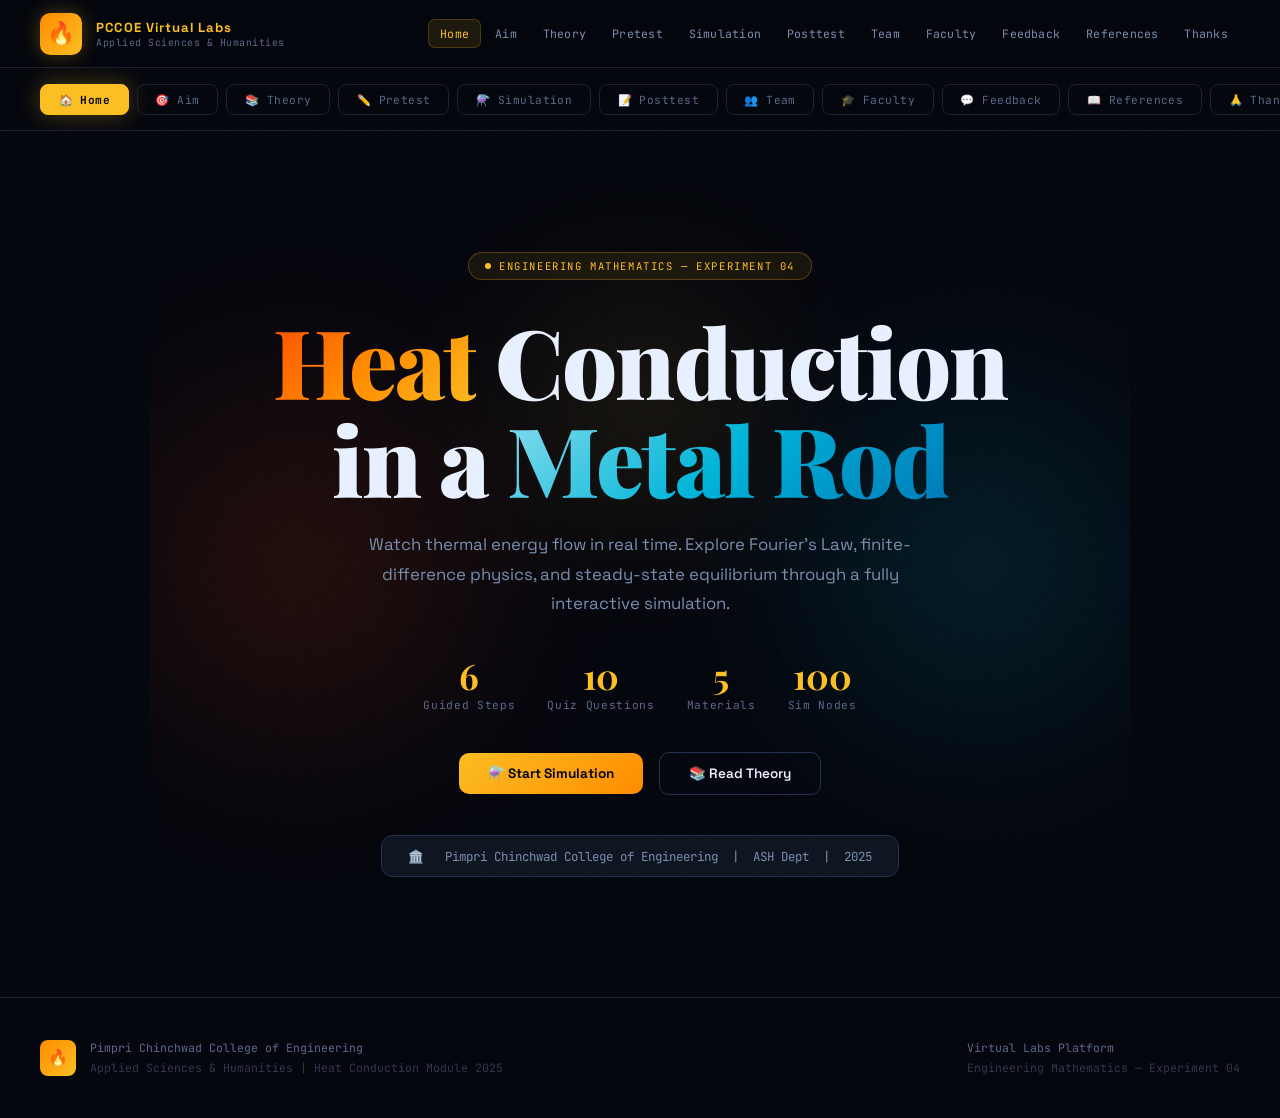
==== commit 578c42e4: "Create index.html" ====
--- a/index.html
+++ b/index.html
@@ -17,25 +17,18 @@
   --accent:#fbbf24;--accent2:#f59e0b;
   --green:#10b981;--red:#ef4444;--blue:#60a5fa;
   --r:14px;
-  --glow-hot:rgba(255,69,0,0.3);
-  --glow-cold:rgba(0,180,216,0.3);
-  --glow-accent:rgba(251,191,36,0.25);
 }
 *{box-sizing:border-box;margin:0;padding:0}
 html{scroll-behavior:smooth;font-size:16px}
 body{background:var(--bg);color:var(--text);font-family:'Space Grotesk',sans-serif;min-height:100vh;overflow-x:hidden}
 
-/* PARTICLE CANVAS */
-#particle-bg{position:fixed;inset:0;z-index:0;pointer-events:none;opacity:0.35}
-
 /* NOISE OVERLAY */
 body::before{content:"";position:fixed;inset:0;background-image:url("data:image/svg+xml,%3Csvg viewBox='0 0 256 256' xmlns='http://www.w3.org/2000/svg'%3E%3Cfilter id='n'%3E%3CfeTurbulence type='fractalNoise' baseFrequency='0.9' numOctaves='4' stitchTiles='stitch'/%3E%3C/filter%3E%3Crect width='100%25' height='100%25' filter='url(%23n)' opacity='0.03'/%3E%3C/svg%3E");pointer-events:none;z-index:0;opacity:.4}
 
 /* HEADER */
 .header{position:sticky;top:0;z-index:500;background:rgba(5,7,14,.92);backdrop-filter:blur(24px) saturate(180%);border-bottom:1px solid var(--border);padding:0 2.5rem;height:68px;display:flex;align-items:center;justify-content:space-between;gap:1rem}
 .logo-wrap{display:flex;align-items:center;gap:.9rem;flex-shrink:0}
-.logo-img{height:42px;width:42px;object-fit:contain;border-radius:10px;background:#fff;padding:3px;box-shadow:0 0 20px rgba(251,191,36,.3);display:block}
-.logo-fallback{height:42px;width:42px;border-radius:10px;background:linear-gradient(135deg,#003087,#0057b7);display:none;align-items:center;justify-content:center;font-size:.52rem;font-weight:900;color:#fff;letter-spacing:.03em;text-align:center;line-height:1.2;padding:4px;box-shadow:0 0 20px rgba(251,191,36,.3);flex-shrink:0}
+.logo-circle{width:42px;height:42px;border-radius:10px;background:linear-gradient(135deg,var(--hot2),var(--accent));display:flex;align-items:center;justify-content:center;font-size:1.4rem;box-shadow:0 0 20px rgba(251,191,36,.3)}
 .logo-text .ln{font-size:.82rem;font-weight:700;color:var(--accent);letter-spacing:.08em}
 .logo-text .ls{font-size:.62rem;color:var(--muted);font-family:'JetBrains Mono',monospace;letter-spacing:.05em}
 nav{display:flex;gap:.1rem;flex-wrap:wrap;justify-content:flex-end}
@@ -58,7 +51,7 @@
 .pg-sub{color:var(--muted);font-family:'JetBrains Mono',monospace;font-size:.68rem;letter-spacing:.1em;text-transform:uppercase;margin-bottom:2.8rem}
 
 /* HERO */
-.hero{min-height:calc(100vh - 130px);display:flex;flex-direction:column;align-items:center;justify-content:center;text-align:center;padding:4rem 2rem;position:relative;overflow:hidden;z-index:1}
+.hero{min-height:calc(100vh - 130px);display:flex;flex-direction:column;align-items:center;justify-content:center;text-align:center;padding:4rem 2rem;position:relative;overflow:hidden}
 .hero-bg{position:absolute;inset:0;pointer-events:none}
 .hero-bg .orb{position:absolute;border-radius:50%;filter:blur(80px);opacity:.18}
 .orb-fire{width:500px;height:500px;background:radial-gradient(circle,var(--hot) 0,transparent 70%);left:-100px;top:50%;transform:translateY(-50%)}
@@ -76,11 +69,11 @@
 .hstat .val{font-family:'Playfair Display',serif;font-size:2.2rem;font-weight:700;color:var(--accent);line-height:1}
 .hstat .lbl{font-size:.7rem;color:var(--muted);font-family:'JetBrains Mono',monospace;letter-spacing:.06em;margin-top:.3rem}
 .hero-college{display:inline-flex;align-items:center;gap:.9rem;background:var(--card);border:1px solid var(--border2);padding:.7rem 1.6rem;border-radius:12px;font-size:.78rem;color:var(--muted2);font-family:'JetBrains Mono',monospace;position:relative}
-.hero-college img{height:28px;width:28px;object-fit:contain;background:#fff;padding:2px;border-radius:4px}
 .cta-btn{display:inline-flex;align-items:center;gap:.6rem;background:linear-gradient(135deg,var(--accent),var(--hot2));color:#05070e;font-weight:700;font-size:.85rem;padding:.75rem 1.8rem;border-radius:10px;border:none;cursor:pointer;transition:.25s;margin-right:.8rem;font-family:'Space Grotesk',sans-serif}
 .cta-btn:hover{transform:translateY(-2px);box-shadow:0 8px 30px rgba(251,191,36,.35)}
 .cta-outline{display:inline-flex;align-items:center;gap:.6rem;background:none;color:var(--text);font-weight:600;font-size:.85rem;padding:.75rem 1.8rem;border-radius:10px;border:1px solid var(--border2);cursor:pointer;transition:.25s;font-family:'Space Grotesk',sans-serif}
 .cta-outline:hover{border-color:var(--accent);color:var(--accent)}
+.divider{height:1px;background:linear-gradient(90deg,transparent,var(--border2),transparent);margin:2.5rem 0}
 
 /* CARDS */
 .card{background:var(--card);border:1px solid var(--border);border-radius:var(--r);padding:1.8rem;margin-bottom:1.4rem;position:relative;overflow:hidden}
@@ -110,7 +103,7 @@
 .fp .desc{font-size:.72rem;color:var(--muted2);margin-top:.3rem}
 .theory-visual{background:var(--surface);border:1px solid var(--border);border-radius:12px;padding:1.4rem;margin:1rem 0}
 .conductivity-bar-wrap{display:flex;flex-direction:column;gap:.6rem}
-.cbar-row{display:flex;align-items:center;gap:.8rem}
+.cbar-row{display:flex;align-items:center;gap.8rem;gap:.8rem}
 .cbar-label{font-family:'JetBrains Mono',monospace;font-size:.72rem;color:var(--muted2);width:90px;flex-shrink:0}
 .cbar-track{flex:1;height:12px;background:var(--border);border-radius:6px;overflow:hidden;position:relative}
 .cbar-fill{height:100%;border-radius:6px;transition:width 1s cubic-bezier(.16,1,.3,1)}
@@ -131,6 +124,9 @@
 .opt.correct{border-color:var(--green);background:rgba(16,185,129,.08);color:var(--green)}
 .opt.wrong{border-color:var(--red);background:rgba(239,68,68,.07);color:var(--red)}
 .opt-letter{font-family:'JetBrains Mono',monospace;font-size:.72rem;font-weight:700;color:var(--accent);width:20px;flex-shrink:0}
+.hint-box{background:rgba(251,191,36,.04);border-left:3px solid var(--accent);border-radius:0 8px 8px 0;padding:.75rem 1rem;font-size:.82rem;color:var(--muted2);line-height:1.7;margin-top:.8rem;display:none}
+.hint-box.show{display:block;animation:fadeUp .3s ease}
+.hint-box .hl{color:var(--accent);font-weight:600}
 .exp-box{background:rgba(16,185,129,.06);border-left:3px solid var(--green);border-radius:0 8px 8px 0;padding:.75rem 1rem;font-size:.82rem;color:#6ee7b7;line-height:1.7;margin-top:.8rem;display:none}
 .exp-box.show{display:block}
 .quiz-btn-row{display:flex;gap:.8rem;margin-top:1.4rem;flex-wrap:wrap}
@@ -143,76 +139,87 @@
 .score-circle{width:80px;height:80px;border-radius:50%;border:3px solid var(--accent);display:flex;align-items:center;justify-content:center;font-family:'Playfair Display',serif;font-size:1.6rem;font-weight:700;color:var(--accent);margin:0 auto 1rem}
 
 /* SIMULATION */
-.material-grid{display:grid;grid-template-columns:repeat(auto-fill,minmax(130px,1fr));gap:.8rem;margin-bottom:1.2rem}
+.sim-progress{display:flex;gap:6px;margin-bottom:2rem}
+.sp-dot{height:5px;flex:1;border-radius:3px;background:var(--border2);transition:.4s}
+.sp-dot.done{background:var(--green)}
+.sp-dot.active{background:var(--accent)}
+
+.sim-card{background:var(--card);border:1px solid var(--border);border-radius:var(--r);padding:1.8rem;animation:fadeUp .35s ease}
+.sim-badge{display:inline-block;font-family:'JetBrains Mono',monospace;font-size:.66rem;color:var(--accent);background:rgba(251,191,36,.1);border:1px solid rgba(251,191,36,.2);border-radius:20px;padding:.25rem .9rem;letter-spacing:.1em;margin-bottom:1rem}
+.sim-q{font-size:1.05rem;font-weight:700;color:var(--text);margin-bottom:.5rem;line-height:1.5}
+.sim-hint{font-size:.85rem;color:var(--muted2);line-height:1.75;margin-bottom:1rem}
+.sim-formula{display:inline-block;font-family:'JetBrains Mono',monospace;font-size:1rem;color:var(--accent);background:rgba(251,191,36,.07);border:1px solid rgba(251,191,36,.2);border-radius:8px;padding:.6rem 1.1rem;margin:.3rem 0 .9rem}
+.mcq-opts{display:flex;flex-direction:column;gap:.5rem;margin-bottom:1rem}
+.mcq-opt{display:flex;align-items:center;gap:.75rem;padding:.75rem 1rem;background:var(--surface);border:1px solid var(--border2);border-radius:10px;cursor:pointer;transition:.2s;font-size:.88rem;color:var(--muted2)}
+.mcq-opt:hover{border-color:var(--accent);color:var(--text)}
+.mcq-opt.selected{border-color:var(--accent);background:rgba(251,191,36,.07);color:var(--text)}
+.mcq-opt.correct{border-color:var(--green);background:rgba(16,185,129,.08);color:var(--green)}
+.mcq-opt.wrong{border-color:var(--red);background:rgba(239,68,68,.07);color:var(--red)}
+.mcq-opt.show-correct{border-color:var(--green);background:rgba(16,185,129,.08);color:var(--green)}
+.mcq-letter{font-family:'JetBrains Mono',monospace;font-size:.72rem;font-weight:700;color:var(--accent);width:20px;flex-shrink:0}
+.sim-insight{background:rgba(251,191,36,.04);border-left:3px solid rgba(251,191,36,.5);border-radius:0 8px 8px 0;padding:.75rem 1rem;font-size:.82rem;color:var(--muted2);line-height:1.7;margin:.8rem 0 .6rem;display:none}
+.sim-insight.show{display:block;animation:fadeUp .3s ease}
+.sim-hint-reveal{background:rgba(96,165,250,.06);border-left:3px solid rgba(96,165,250,.5);border-radius:0 8px 8px 0;padding:.75rem 1rem;font-size:.82rem;color:#93c5fd;line-height:1.7;margin:.8rem 0 .6rem;display:none}
+.sim-hint-reveal.show{display:block;animation:fadeUp .3s ease}
+.sim-input-wrap{display:flex;align-items:center;gap:.75rem;flex-wrap:wrap;margin-bottom:.3rem}
+.sim-input{background:var(--surface);border:1px solid var(--border2);border-radius:10px;padding:.65rem 1rem;font-size:1.1rem;font-weight:600;font-family:'JetBrains Mono',monospace;color:var(--text);width:170px;outline:none;transition:.2s}
+.sim-input:focus{border-color:var(--accent);box-shadow:0 0 0 3px rgba(251,191,36,.1)}
+.sim-unit{font-size:.85rem;font-family:'JetBrains Mono',monospace;color:var(--muted2)}
+.sim-err{font-size:.78rem;color:var(--red);min-height:18px;font-family:'JetBrains Mono',monospace;margin-top:.3rem}
+.sim-btn-row{display:flex;gap:.75rem;flex-wrap:wrap;margin-top:1.2rem;align-items:center}
+.sim-btn{font-family:'Space Grotesk',sans-serif;font-size:.82rem;font-weight:700;padding:.58rem 1.4rem;border-radius:9px;border:1px solid var(--border2);background:none;color:var(--muted2);cursor:pointer;transition:.2s}
+.sim-btn:hover{border-color:var(--muted2);color:var(--text)}
+.sim-btn.primary{background:linear-gradient(135deg,var(--accent),var(--accent2));border-color:transparent;color:#05070e}
+.sim-btn.primary:hover{opacity:.88;transform:translateY(-1px)}
+.sim-btn.danger{border-color:rgba(239,68,68,.3);color:var(--red)}
+.sim-btn.danger:hover{background:rgba(239,68,68,.08)}
+
+/* Material grid */
+.mat-grid{display:grid;grid-template-columns:repeat(auto-fill,minmax(120px,1fr));gap:.7rem;margin:.9rem 0}
 .mat-btn{background:var(--surface);border:1px solid var(--border2);border-radius:11px;padding:.85rem .6rem;cursor:pointer;text-align:center;font-family:'Space Grotesk',sans-serif;font-size:.82rem;color:var(--muted2);transition:.25s;line-height:1.4}
 .mat-btn:hover{border-color:var(--muted2)}
-.mat-btn.active{border-color:var(--accent);background:rgba(251,191,36,.08);color:var(--accent);font-weight:700;box-shadow:0 0 16px rgba(251,191,36,.12)}
-.mat-icon{font-size:1.6rem;margin-bottom:.4rem}
-.mat-name{font-size:.82rem;font-weight:700}
-.mat-k{font-size:.68rem;color:var(--muted);font-family:'JetBrains Mono',monospace;margin-top:.2rem}
-.mat-info-banner{background:rgba(251,191,36,.06);border:1px solid rgba(251,191,36,.2);border-radius:10px;padding:.9rem 1.2rem;margin-bottom:1.4rem;display:flex;align-items:center;justify-content:space-between;flex-wrap:wrap;gap:.5rem}
-.mat-info-name{font-weight:700;font-size:1rem;color:var(--accent)}
-.mat-info-stats{display:flex;gap:1.2rem;font-family:'JetBrains Mono',monospace;font-size:.72rem;color:var(--muted2)}
-
-.sim-wrapper{background:var(--card);border:1px solid var(--border);border-radius:18px;padding:2rem;position:relative;overflow:hidden}
-.sim-wrapper::before{content:'';position:absolute;inset:0;background:radial-gradient(ellipse 60% 40% at 20% 50%,rgba(255,69,0,.04),transparent),radial-gradient(ellipse 60% 40% at 80% 50%,rgba(0,180,216,.04),transparent);pointer-events:none}
-
+.mat-btn.sel{border-color:var(--accent);background:rgba(251,191,36,.08);color:var(--accent);font-weight:700}
+.mat-btn small{display:block;font-size:.67rem;font-family:'JetBrains Mono',monospace;margin-top:.25rem;opacity:.75}
+
+/* Live simulation */
+.tag-row{display:flex;gap:.5rem;flex-wrap:wrap;margin-bottom:1rem}
+.stag{font-size:.7rem;font-family:'JetBrains Mono',monospace;padding:.25rem .7rem;border-radius:6px;border:1px solid var(--border2);color:var(--muted2)}
+.stag b{color:var(--accent)}
+.sim-main-area{background:var(--surface);border:1px solid var(--border);border-radius:14px;padding:1.6rem}
 .rod-header{display:flex;justify-content:space-between;align-items:center;margin-bottom:1.2rem;gap:.8rem;flex-wrap:wrap}
-.end-label{display:flex;flex-direction:column;align-items:center;gap:.2rem;font-family:'JetBrains Mono',monospace;font-size:.7rem}
-.end-label .temp-val{font-size:1.4rem;font-weight:700}
-.end-label.hot .temp-val{color:var(--hot);text-shadow:0 0 20px var(--glow-hot)}
-.end-label.cold .temp-val{color:var(--cold);text-shadow:0 0 20px var(--glow-cold)}
-.end-label .end-name{color:var(--muted);font-size:.62rem;letter-spacing:.1em;text-transform:uppercase}
-
-.thermal-meter{display:flex;flex-direction:column;align-items:center;gap:.3rem;font-family:'JetBrains Mono',monospace;font-size:.65rem;color:var(--muted)}
-.meter-bar{width:200px;height:10px;border-radius:5px;background:linear-gradient(90deg,var(--cold2),var(--cold),#00ffaa,var(--accent),var(--hot2),var(--hot));border:1px solid var(--border2);position:relative}
-.meter-needle{position:absolute;top:-4px;width:4px;height:18px;background:#fff;border-radius:2px;transform:translateX(-50%);transition:left .5s ease;box-shadow:0 0 8px rgba(255,255,255,.6)}
-
-.rod-area{position:relative;margin:.5rem 0 1rem}
-#rod-canvas{width:100%;height:90px;border-radius:12px;display:block;cursor:crosshair;box-shadow:0 4px 30px rgba(0,0,0,.5),inset 0 1px 0 rgba(255,255,255,.05)}
-.rod-glow-left{position:absolute;left:-10px;top:50%;transform:translateY(-50%);width:60px;height:60px;background:radial-gradient(circle,var(--hot) 0%,transparent 70%);opacity:.3;pointer-events:none;filter:blur(10px);transition:opacity .5s}
-.rod-glow-right{position:absolute;right:-10px;top:50%;transform:translateY(-50%);width:60px;height:60px;background:radial-gradient(circle,var(--cold) 0%,transparent 70%);opacity:.3;pointer-events:none;filter:blur(10px);transition:opacity .5s}
-
-#temp-graph{border-radius:10px;border:1px solid var(--border);background:var(--surface);width:100%;margin-top:.5rem}
+.end-label{display:flex;flex-direction:column;align-items:center;gap:.15rem;font-family:'JetBrains Mono',monospace;font-size:.68rem}
+.end-label .tv{font-size:1.5rem;font-weight:700;line-height:1}
+.end-label.hot .tv{color:var(--hot)}
+.end-label.cold .tv{color:var(--cold)}
+.mid-meter{display:flex;flex-direction:column;align-items:center;gap:.35rem;font-family:'JetBrains Mono',monospace;font-size:.65rem;color:var(--muted)}
+.mbar{width:180px;height:8px;border-radius:4px;background:linear-gradient(90deg,var(--cold2),var(--cold),#00ffaa,var(--accent),var(--hot2),var(--hot));border:1px solid var(--border);position:relative}
+.mneedle{position:absolute;top:-5px;width:4px;height:18px;background:#fff;border-radius:2px;transform:translateX(-50%);transition:left .5s ease;box-shadow:0 0 6px rgba(255,255,255,.5)}
+.rod-wrap{position:relative;margin:.6rem 0}
+.rod-glow-l,.rod-glow-r{position:absolute;top:50%;transform:translateY(-50%);width:60px;height:60px;border-radius:50%;filter:blur(12px);pointer-events:none;opacity:.3}
+.rod-glow-l{left:-10px;background:radial-gradient(circle,var(--hot) 0,transparent 70%)}
+.rod-glow-r{right:-10px;background:radial-gradient(circle,var(--cold) 0,transparent 70%)}
+#rod-canvas{width:100%;height:90px;border-radius:12px;display:block;cursor:crosshair}
+#temp-graph{border-radius:10px;border:1px solid var(--border);background:var(--card);width:100%;margin-top:.6rem}
 .click-hint{text-align:center;font-size:.68rem;color:var(--muted);font-family:'JetBrains Mono',monospace;margin-top:.5rem}
-
-.equilibrium-bar-wrap{margin-top:1rem}
-.equilibrium-label{display:flex;justify-content:space-between;font-size:.68rem;color:var(--muted);font-family:'JetBrains Mono',monospace;margin-bottom:.4rem}
-.equilibrium-bar-bg{background:var(--border);border-radius:4px;height:6px;overflow:hidden}
-.equilibrium-bar-fill{height:100%;border-radius:4px;background:linear-gradient(90deg,var(--cold),var(--green));transition:width .5s ease;box-shadow:0 0 8px rgba(16,185,129,.4)}
-
-.steady-badge{display:none;align-items:center;gap:.5rem;background:rgba(16,185,129,.1);border:1px solid rgba(16,185,129,.3);border-radius:8px;padding:.5rem 1rem;font-size:.78rem;color:var(--green);font-family:'JetBrains Mono',monospace;margin-top:1rem}
-.steady-badge.show{display:flex;animation:fadeUp .4s ease}
-.steady-dot{width:8px;height:8px;border-radius:50%;background:var(--green);animation:pulse 1.5s infinite}
-
-.sim-controls{display:grid;grid-template-columns:1fr 1fr;gap:1.2rem;margin-top:1.8rem}
-.ctrl-group label{display:flex;justify-content:space-between;align-items:center;font-size:.7rem;font-family:'JetBrains Mono',monospace;color:var(--muted);margin-bottom:.5rem;text-transform:uppercase;letter-spacing:.05em}
+.controls-grid{display:grid;grid-template-columns:1fr 1fr;gap:1.2rem;margin-top:1.6rem}
+.ctrl-group label{display:flex;justify-content:space-between;font-size:.7rem;font-family:'JetBrains Mono',monospace;color:var(--muted);margin-bottom:.5rem;text-transform:uppercase;letter-spacing:.05em}
 .ctrl-group label .lv{color:var(--accent);font-weight:700}
 input[type="range"]{-webkit-appearance:none;width:100%;height:5px;background:var(--border);border-radius:3px;outline:none;cursor:pointer}
-input[type="range"]::-webkit-slider-thumb{-webkit-appearance:none;width:18px;height:18px;border-radius:50%;background:var(--accent);cursor:pointer;box-shadow:0 0 10px var(--glow-accent),0 0 0 3px rgba(251,191,36,.15);transition:box-shadow .2s}
-input[type="range"]:hover::-webkit-slider-thumb{box-shadow:0 0 20px var(--glow-accent),0 0 0 5px rgba(251,191,36,.2)}
-
-.btn-row{display:flex;gap:.8rem;margin-top:1.8rem;flex-wrap:wrap;align-items:center}
-.btn{font-family:'Space Grotesk',sans-serif;font-size:.82rem;font-weight:700;padding:.65rem 1.5rem;border-radius:9px;border:none;cursor:pointer;transition:all .2s;letter-spacing:.03em}
-.btn-play{background:var(--green);color:#fff;box-shadow:0 0 20px rgba(16,185,129,.3)}
-.btn-play:hover{background:#0da874;box-shadow:0 0 30px rgba(16,185,129,.4);transform:translateY(-1px)}
-.btn-play.paused{background:var(--accent);color:#06080f;box-shadow:0 0 20px var(--glow-accent)}
-.btn-outline{background:none;border:1px solid var(--border2);color:var(--muted2)}
-.btn-outline:hover{border-color:var(--accent);color:var(--accent)}
-.btn-danger{background:none;border:1px solid rgba(239,68,68,.3);color:var(--red)}
-.btn-danger:hover{background:rgba(239,68,68,.08)}
-
-.sim-stats{display:grid;grid-template-columns:repeat(auto-fill,minmax(140px,1fr));gap:.8rem;margin-top:1.4rem}
-.stat-chip{background:var(--surface);border:1px solid var(--border);border-radius:10px;padding:.8rem 1rem;font-family:'JetBrains Mono',monospace;font-size:.65rem;color:var(--muted);text-transform:uppercase;letter-spacing:.05em}
-.stat-chip .stat-val{font-size:1.05rem;font-weight:700;color:var(--text);display:block;margin-top:.3rem;font-family:'Space Grotesk',sans-serif}
-.stat-chip.accent-stat .stat-val{color:var(--accent)}
-.stat-chip.hot-stat .stat-val{color:var(--hot)}
-.stat-chip.green-stat .stat-val{color:var(--green)}
-
-.fact-ticker{background:var(--surface);border:1px solid var(--border);border-radius:8px;padding:.6rem 1rem;margin-top:1rem;font-size:.78rem;color:var(--muted2);display:flex;align-items:center;gap:.8rem}
-.fact-icon{font-size:1rem;flex-shrink:0}
-@keyframes slideIn{from{opacity:0;transform:translateY(8px)}to{opacity:1;transform:translateY(0)}}
-.fact-text{display:block;animation:slideIn .4s ease;transition:opacity .3s}
+input[type="range"]::-webkit-slider-thumb{-webkit-appearance:none;width:18px;height:18px;border-radius:50%;background:var(--accent);cursor:pointer;box-shadow:0 0 8px rgba(251,191,36,.4)}
+.sim-stats-grid{display:grid;grid-template-columns:repeat(auto-fill,minmax(140px,1fr));gap:.7rem;margin-top:1.2rem}
+.stat-chip{background:var(--card);border:1px solid var(--border);border-radius:11px;padding:.8rem 1rem;font-family:'JetBrains Mono',monospace;font-size:.61rem;color:var(--muted);text-transform:uppercase;letter-spacing:.05em}
+.stat-chip .sv{font-size:1rem;font-weight:700;color:var(--text);display:block;margin-top:.25rem;font-family:'Space Grotesk',sans-serif}
+.stat-chip .sv.a{color:var(--accent)}
+.stat-chip .sv.h{color:var(--hot)}
+.stat-chip .sv.g{color:var(--green)}
+.equil-row{display:flex;justify-content:space-between;font-size:.68rem;font-family:'JetBrains Mono',monospace;color:var(--muted);margin-top:1rem}
+.equil-track{height:5px;background:var(--border);border-radius:3px;overflow:hidden;margin:.35rem 0 .6rem}
+.equil-fill{height:100%;background:linear-gradient(90deg,var(--cold2),var(--green));border-radius:3px;transition:width .4s ease}
+.ss-badge{display:none;align-items:center;gap:.55rem;background:rgba(16,185,129,.1);border:1px solid rgba(16,185,129,.3);border-radius:9px;padding:.5rem 1rem;font-size:.78rem;color:var(--green);font-family:'JetBrains Mono',monospace;margin-bottom:.6rem}
+.ss-badge.show{display:flex;animation:fadeUp .4s ease}
+.ss-dot{width:8px;height:8px;border-radius:50%;background:var(--green);animation:pulse 1.5s infinite}
+.fact-ticker{background:var(--surface);border:1px solid var(--border);border-radius:9px;padding:.65rem 1rem;margin-top:1rem;font-size:.78rem;color:var(--muted2);display:flex;align-items:center;gap:.8rem}
+.temp-tooltip{position:absolute;background:rgba(15,21,33,.95);border:1px solid var(--border2);border-radius:8px;padding:.4rem .75rem;font-family:'JetBrains Mono',monospace;font-size:.75rem;color:var(--text);pointer-events:none;display:none;z-index:10;transform:translateX(-50%)}
 
 /* TEAM & FACULTY */
 .team-grid{display:grid;grid-template-columns:repeat(auto-fill,minmax(220px,1fr));gap:1rem;margin-bottom:1.4rem}
@@ -224,7 +231,7 @@
 
 /* REFERENCES */
 .ref-item{display:flex;align-items:flex-start;gap:1rem;padding:1.1rem 1.3rem;background:var(--card);border:1px solid var(--border);border-radius:12px;margin-bottom:.9rem;transition:.2s}
-.ref-item:hover{border-color:var(--accent)}
+.ref-item:hover{border-color:var(--border2)}
 .ref-num{font-family:'JetBrains Mono',monospace;font-size:.66rem;color:var(--accent);background:rgba(251,191,36,.1);padding:.22rem .6rem;border-radius:5px;flex-shrink:0;margin-top:.1rem}
 .ref-title{font-weight:600;font-size:.9rem;margin-bottom:.3rem}
 .ref-desc{color:var(--muted2);font-size:.82rem;line-height:1.6}
@@ -234,6 +241,7 @@
 .fb-label{display:block;margin-bottom:.4rem;color:var(--accent);font-size:.78rem;font-family:'JetBrains Mono',monospace;letter-spacing:.06em;text-transform:uppercase}
 .fb-input,.fb-select,.fb-textarea{width:100%;background:var(--surface);border:1px solid var(--border);color:var(--text);border-radius:10px;padding:.8rem 1rem;font-family:'Space Grotesk',sans-serif;font-size:.9rem;outline:none;transition:.2s}
 .fb-input:focus,.fb-select:focus,.fb-textarea:focus{border-color:var(--accent);box-shadow:0 0 0 3px rgba(251,191,36,.1)}
+.fb-select option{background:var(--card)}
 .star-row{display:flex;gap:.5rem;margin-bottom:.3rem}
 .star{font-size:1.8rem;cursor:pointer;color:var(--border2);transition:.2s;user-select:none}
 .star.active{color:var(--accent)}
@@ -244,9 +252,9 @@
 .thanks-icon{font-size:4rem;margin-bottom:1rem}
 
 /* FOOTER */
-footer{border-top:1px solid var(--border);padding:2.5rem;display:flex;align-items:center;justify-content:space-between;flex-wrap:wrap;gap:1.2rem;z-index:1;position:relative}
+footer{border-top:1px solid var(--border);padding:2.5rem;display:flex;align-items:center;justify-content:space-between;flex-wrap:gap;gap:1.2rem;z-index:1;position:relative}
 .footer-brand{display:flex;align-items:center;gap:.9rem}
-.footer-brand img{height:36px;width:36px;object-fit:contain;background:#fff;padding:2px;border-radius:8px;opacity:.85}
+.footer-circle{width:36px;height:36px;border-radius:8px;background:linear-gradient(135deg,var(--hot2),var(--accent));display:flex;align-items:center;justify-content:center;font-size:1rem}
 .footer-text,.footer-right{font-size:.72rem;color:var(--muted);font-family:'JetBrains Mono',monospace;line-height:1.7}
 
 /* RESPONSIVE */
@@ -254,37 +262,21 @@
   .header{height:auto;padding:1rem;flex-direction:column;gap:.75rem}
   .section{padding:2rem 1rem}
   .aim-grid{grid-template-columns:1fr}
-  .sim-controls{grid-template-columns:1fr}
+  .controls-grid{grid-template-columns:1fr}
   nav a{font-size:.66rem;padding:.32rem .55rem}
   footer{flex-direction:column;padding:1.5rem}
   .hero h1{font-size:2.8rem}
 }
-
-.logo-fallback{
-  height:42px;width:42px;border-radius:10px;
-  background:linear-gradient(135deg,#003087 0%,#0057b7 100%);
-  display:none;align-items:center;justify-content:center;
-  font-size:.5rem;font-weight:900;color:#fff;letter-spacing:.02em;
-  text-align:center;line-height:1.15;padding:3px;
-  box-shadow:0 0 20px rgba(251,191,36,.3);flex-shrink:0;
-}
 </style>
 </head>
 <body>
 
-<!-- Particle background -->
-<canvas id="particle-bg"></canvas>
-
 <header class="header">
   <div class="logo-wrap">
-    <img class="logo-img"
-      src="https://raw.githubusercontent.com/dineshkute90/virtual_lab_LAUC/main/pccoe.png"
-      alt="PCCOE Logo"
-      onerror="this.style.display='none';var fb=this.nextElementSibling;if(fb&&fb.classList.contains('logo-fallback')){fb.style.display='flex';}">
-    <div class="logo-fallback" style="display:none">PC<br>COE</div>
+    <div class="logo-circle">🔥</div>
     <div class="logo-text">
       <div class="ln">PCCOE Virtual Labs</div>
-      <div class="ls">Applied Sciences &amp; Humanities</div>
+      <div class="ls">Applied Sciences & Humanities</div>
     </div>
   </div>
   <nav id="main-nav">
@@ -328,19 +320,17 @@
     <h1><span class="fire">Heat</span> Conduction<br>in a <span class="ice">Metal Rod</span></h1>
     <p class="hero-desc">Watch thermal energy flow in real time. Explore Fourier's Law, finite-difference physics, and steady-state equilibrium through a fully interactive simulation.</p>
     <div class="hero-stats">
+      <div class="hstat"><div class="val">6</div><div class="lbl">Guided Steps</div></div>
+      <div class="hstat"><div class="val">10</div><div class="lbl">Quiz Questions</div></div>
       <div class="hstat"><div class="val">5</div><div class="lbl">Materials</div></div>
-      <div class="hstat"><div class="val">10</div><div class="lbl">Quiz Questions</div></div>
       <div class="hstat"><div class="val">100</div><div class="lbl">Sim Nodes</div></div>
-      <div class="hstat"><div class="val">∞</div><div class="lbl">Heat Pulses</div></div>
     </div>
     <div style="margin-bottom:2.5rem">
       <button class="cta-btn" onclick="showSection('simulation')">⚗️ Start Simulation</button>
       <button class="cta-outline" onclick="showSection('theory')">📚 Read Theory</button>
     </div>
     <div class="hero-college">
-      <img src="https://raw.githubusercontent.com/dineshkute90/virtual_lab_LAUC/main/pccoe.png" alt="PCCOE" onerror="this.style.display='none';var fb=this.nextElementSibling;if(fb&&fb.classList.contains('logo-fallback')){fb.style.display='flex';}">
-    <div class="logo-fallback" style="display:none">PC<br>COE</div>
-      Pimpri Chinchwad College of Engineering &nbsp;|&nbsp; ASH Dept &nbsp;|&nbsp; 2025
+      🏛️ &nbsp; Pimpri Chinchwad College of Engineering &nbsp;|&nbsp; ASH Dept &nbsp;|&nbsp; 2025
     </div>
   </div>
 </section>
@@ -413,7 +403,8 @@
       <div class="fp"><div class="sym">dT/dx</div><div class="desc">Temperature gradient (K/m) — driving force</div></div>
       <div class="fp"><div class="sym">−</div><div class="desc">Negative sign: heat flows opposite to gradient direction</div></div>
     </div>
-    <p>For a rod of length L with ends at T_hot and T_cold in steady state, this simplifies to: <strong style="color:var(--accent)">Q = k × (T_hot − T_cold) / L</strong></p>
+    <p>The <strong style="color:var(--text)">negative sign</strong> is crucial: it enforces that heat flows from high to low temperature (the direction of decreasing temperature). If dT/dx is negative (temperature falls as x increases), Q is positive (heat flows in +x direction).</p>
+    <p style="margin-top:.6rem">For a rod of length L with ends at T_hot and T_cold in steady state, this simplifies to: <strong style="color:var(--accent)">Q = k × (T_hot − T_cold) / L</strong></p>
   </div>
 
   <div class="card">
@@ -424,18 +415,20 @@
       <div class="fp"><div class="sym">α</div><div class="desc">Thermal diffusivity = k/(ρ·c_p) in m²/s</div></div>
       <div class="fp"><div class="sym">∂²T/∂x²</div><div class="desc">Spatial curvature of the temperature profile</div></div>
     </div>
-    <p>At <strong style="color:var(--text)">steady state</strong>, ∂T/∂t = 0, which means ∂²T/∂x² = 0, implying the temperature profile is <strong style="color:var(--accent)">perfectly linear</strong> from hot end to cold end.</p>
+    <p>This is a second-order parabolic PDE describing how temperature evolves in space and time. At <strong style="color:var(--text)">steady state</strong>, ∂T/∂t = 0, which means ∂²T/∂x² = 0, implying the temperature profile is <strong style="color:var(--accent)">perfectly linear</strong> from hot end to cold end.</p>
+    <p style="margin-top:.6rem"><strong style="color:var(--text)">Thermal diffusivity α</strong> = k/(ρ·c_p) combines conductivity with the material's ability to store heat. High α means the material responds quickly to temperature changes.</p>
   </div>
 
   <div class="card">
     <h3><span class="icon">🖥️</span> Finite Difference Method</h3>
+    <p>The rod is divided into N equally-spaced <strong style="color:var(--text)">nodes</strong>. The explicit finite-difference approximation updates each interior node each time step using its neighbours:</p>
     <div class="formula-big">T_i^(n+1) = T_i^n + r·(T_{i-1}^n − 2T_i^n + T_{i+1}^n)</div>
     <div class="formula-parts">
       <div class="fp"><div class="sym">r</div><div class="desc">r = α·Δt/Δx² — stability parameter</div></div>
       <div class="fp"><div class="sym">Δt</div><div class="desc">Time step size (must keep r ≤ 0.5)</div></div>
       <div class="fp"><div class="sym">Δx</div><div class="desc">Spatial step = L/N</div></div>
     </div>
-    <p><strong style="color:var(--red)">Stability condition:</strong> r ≤ 0.5 must always hold. Our simulation automatically clamps α to satisfy this.</p>
+    <p><strong style="color:var(--red)">Stability condition:</strong> r ≤ 0.5 must always hold. If violated, the solution oscillates and diverges. Our simulation automatically clamps α to satisfy this.</p>
     <div class="steps-list">
       <div class="step-item"><span class="step-num">01</span><div class="step-text">Set boundary conditions: T[0] = T_hot and T[N-1] = T_cold at all times (Dirichlet BCs).</div></div>
       <div class="step-item"><span class="step-num">02</span><div class="step-text">Initialise the interior nodes — we start with a linear guess to reduce transient time.</div></div>
@@ -450,7 +443,14 @@
     <div class="theory-visual">
       <div class="conductivity-bar-wrap" id="cbar-wrap"></div>
     </div>
-    <p>Notice the enormous range — from Silver (429 W/m·K) to Glass (≈1 W/m·K). Conductivity k determines how fast the thermal front propagates and how steep the temperature gradient becomes at steady state.</p>
+    <p>Notice the enormous range — from Silver (429 W/m·K) to Glass (≈1 W/m·K). This is why copper is used in heat sinks and glass in window insulation. The conductivity k determines how fast the thermal front propagates and how steep the temperature gradient becomes at steady state.</p>
+  </div>
+
+  <div class="card">
+    <h3><span class="icon">🔁</span> Steady State vs. Transient</h3>
+    <p><strong style="color:var(--text)">Transient phase:</strong> The rod temperature profile is nonlinear and evolving. Heat diffuses inward from the hot end, and cold spreads from the cold end. The rate of this diffusion depends on α.</p>
+    <p style="margin-top:.6rem"><strong style="color:var(--text)">Steady state:</strong> ∂T/∂t → 0. The profile becomes a straight line. The heat flowing in at the hot end equals the heat flowing out at the cold end. No energy is stored in the rod at this point.</p>
+    <p style="margin-top:.6rem"><strong style="color:var(--text)">Key insight:</strong> A material with high k reaches steady state faster — but the steady-state temperature profile (the shape of the line) is the same regardless of k. Conductivity controls the <em>speed</em> of reaching equilibrium, not the final profile shape.</p>
   </div>
 </section>
 
@@ -469,146 +469,220 @@
 <!-- ==================== SIMULATION ==================== -->
 <section id="sec-simulation" class="section">
   <div class="pg-title">Heat Conduction Simulation</div>
-  <div class="pg-sub">Interactive · Real-time Physics · Finite Difference Model</div>
-
-  <!-- Material Selector -->
-  <div class="card">
-    <h3><span class="icon">⚗️</span> Choose Your Material</h3>
-    <div class="material-grid" id="material-grid">
-      <div class="mat-btn active" onclick="selectMaterial(this,'Copper',401)">
-        <div class="mat-icon">🟤</div>
-        <div class="mat-name">Copper</div>
-        <div class="mat-k">k = 401 W/m·K</div>
+  <div class="pg-sub">Interactive · Guided · Real-time Physics</div>
+  <div class="sim-progress" id="sim-prog"></div>
+
+  <!-- Step 1 -->
+  <div id="ss1">
+    <div class="sim-card">
+      <span class="sim-badge">STEP 1 OF 6 — CONCEPT CHECK</span>
+      <div class="sim-q">In which direction does heat always flow through a conducting rod?</div>
+      <div class="sim-hint">Think of everyday examples — a hot cup of tea placed on a cold table, or touching a metal railing on a winter day. Where does the heat go? Remember the Second Law of Thermodynamics.</div>
+      <div class="mcq-opts" id="s1mcq">
+        <div class="mcq-opt" onclick="s1pick(0,false)"><span class="mcq-letter">A</span> From cold end to hot end</div>
+        <div class="mcq-opt" onclick="s1pick(1,true)"><span class="mcq-letter">B</span> From hot end to cold end</div>
+        <div class="mcq-opt" onclick="s1pick(2,false)"><span class="mcq-letter">C</span> In both directions simultaneously</div>
+        <div class="mcq-opt" onclick="s1pick(3,false)"><span class="mcq-letter">D</span> Only when the rod is horizontal</div>
       </div>
-      <div class="mat-btn" onclick="selectMaterial(this,'Silver',429)">
-        <div class="mat-icon">⚪</div>
-        <div class="mat-name">Silver</div>
-        <div class="mat-k">k = 429 W/m·K</div>
+      <div class="sim-hint-reveal" id="s1hint"></div>
+      <div class="sim-insight" id="s1ins"></div>
+      <div class="sim-btn-row">
+        <button class="sim-btn primary" id="s1next" onclick="gss(2)" style="display:none">Next →</button>
       </div>
-      <div class="mat-btn" onclick="selectMaterial(this,'Aluminium',237)">
-        <div class="mat-icon">🔵</div>
-        <div class="mat-name">Aluminium</div>
-        <div class="mat-k">k = 237 W/m·K</div>
+    </div>
+  </div>
+
+  <!-- Step 2 -->
+  <div id="ss2" style="display:none">
+    <div class="sim-card">
+      <span class="sim-badge">STEP 2 OF 6 — HOT END TEMPERATURE</span>
+      <div class="sim-q">Set the temperature of the hot end of the rod.</div>
+      <div class="sim-hint">This is the end exposed to a heat source. The higher the temperature, the steeper the temperature gradient — and therefore the greater the heat flux. Try values like 200 °C (hot plate), 350 °C (soldering iron), or 600 °C (furnace). Valid range: 50–800 °C.</div>
+      <div class="sim-input-wrap">
+        <input class="sim-input" type="number" id="in-th" min="50" max="800" placeholder="e.g. 300" oninput="thChange()">
+        <span class="sim-unit">°C</span>
       </div>
-      <div class="mat-btn" onclick="selectMaterial(this,'Steel',50)">
-        <div class="mat-icon">⚫</div>
-        <div class="mat-name">Steel</div>
-        <div class="mat-k">k = 50 W/m·K</div>
+      <div class="sim-err" id="err-th"></div>
+      <div class="sim-insight" id="ins-th"></div>
+      <div class="sim-btn-row">
+        <button class="sim-btn" onclick="gss(1)">← Back</button>
+        <button class="sim-btn primary" onclick="confirmTh()">Confirm →</button>
       </div>
-      <div class="mat-btn" onclick="selectMaterial(this,'Glass',1)">
-        <div class="mat-icon">🪟</div>
-        <div class="mat-name">Glass</div>
-        <div class="mat-k">k = 1 W/m·K</div>
+    </div>
+  </div>
+
+  <!-- Step 3 -->
+  <div id="ss3" style="display:none">
+    <div class="sim-card">
+      <span class="sim-badge">STEP 3 OF 6 — DRIVING FORCE & COLD END</span>
+      <div class="sim-q">What does ΔT represent in Fourier's Law: Q = k × (ΔT / L)?</div>
+      <div class="sim-hint">Look at the formula. Q is heat flux, k is conductivity, L is length. ΔT sits in the numerator — so what does it do to Q when it increases? Think about what controls the "push" that drives heat through the material.</div>
+      <div class="mcq-opts" id="s3mcq">
+        <div class="mcq-opt" onclick="s3pick(0,false)"><span class="mcq-letter">A</span> The average temperature of the rod</div>
+        <div class="mcq-opt" onclick="s3pick(1,true)"><span class="mcq-letter">B</span> The driving force that pushes heat through the rod</div>
+        <div class="mcq-opt" onclick="s3pick(2,false)"><span class="mcq-letter">C</span> The temperature at the midpoint only</div>
+        <div class="mcq-opt" onclick="s3pick(3,false)"><span class="mcq-letter">D</span> The rate of change of thermal conductivity</div>
       </div>
-      <div class="mat-btn" onclick="selectMaterial(this,'Custom',100)">
-        <div class="mat-icon">🔧</div>
-        <div class="mat-name">Custom</div>
-        <div class="mat-k">adjust below</div>
+      <div class="sim-hint-reveal" id="s3hint"></div>
+      <div class="sim-insight" id="s3ins"></div>
+      <div id="s3cold" style="display:none;margin-top:1.4rem;padding-top:1.2rem;border-top:1px solid var(--border)">
+        <div class="sim-q" style="font-size:.96rem">Good! Now enter the cold end temperature.</div>
+        <div class="sim-hint">This end is kept cool — like being immersed in water or exposed to air. It must be lower than your hot end (<span id="th-ref" style="color:var(--accent);font-weight:700;font-family:'JetBrains Mono',monospace"></span>). Range: 0–200 °C.</div>
+        <div class="sim-input-wrap">
+          <input class="sim-input" type="number" id="in-tc" min="0" max="200" placeholder="e.g. 25" oninput="tcChange()">
+          <span class="sim-unit">°C</span>
+        </div>
+        <div class="sim-err" id="err-tc"></div>
+        <div class="sim-insight" id="ins-tc"></div>
       </div>
-    </div>
-    <div class="mat-info-banner">
-      <span class="mat-info-name" id="mat-info-name">Copper</span>
-      <div class="mat-info-stats">
-        <span>k = <strong style="color:var(--accent)" id="mat-info-k">401</strong> W/m·K</span>
-        <span>Best for: <strong style="color:var(--muted2)" id="mat-info-use">Electronics &amp; heat sinks</strong></span>
+      <div class="sim-btn-row">
+        <button class="sim-btn" onclick="gss(2)">← Back</button>
+        <button class="sim-btn primary" id="s3next" onclick="confirmTc()" style="display:none">Confirm →</button>
       </div>
     </div>
   </div>
 
-  <!-- Main Simulation -->
-  <div class="sim-wrapper">
-    <div class="rod-header">
-      <div class="end-label hot">
-        <span class="end-name">🔴 HOT END</span>
-        <span class="temp-val" id="lbl-hot">300</span>
-        <span style="font-family:'JetBrains Mono',monospace;font-size:.65rem;color:var(--muted)">°C</span>
+  <!-- Step 4 -->
+  <div id="ss4" style="display:none">
+    <div class="sim-card">
+      <span class="sim-badge">STEP 4 OF 6 — MATERIAL SELECTION</span>
+      <div class="sim-q">What does thermal conductivity (k) measure in a material?</div>
+      <div class="sim-hint">Thermal conductivity has units W/m·K — Watts per metre per Kelvin. Think about what each unit tells you: W is power (rate of energy), m is distance, K is temperature difference. What property does this combination describe?</div>
+      <div class="mcq-opts" id="s4mcq">
+        <div class="mcq-opt" onclick="s4pick(0,false)"><span class="mcq-letter">A</span> The ability of a material to store heat energy</div>
+        <div class="mcq-opt" onclick="s4pick(1,false)"><span class="mcq-letter">B</span> The temperature at which a material melts</div>
+        <div class="mcq-opt" onclick="s4pick(2,true)"><span class="mcq-letter">C</span> How easily heat flows per unit length per degree of temperature difference</div>
+        <div class="mcq-opt" onclick="s4pick(3,false)"><span class="mcq-letter">D</span> The density of the material multiplied by its specific heat capacity</div>
       </div>
-      <div class="thermal-meter">
-        <div class="meter-bar"><div class="meter-needle" id="meter-needle"></div></div>
-        <span id="mid-label">Midpoint Temperature</span>
+      <div class="sim-hint-reveal" id="s4hint"></div>
+      <div class="sim-insight" id="s4ins"></div>
+      <div id="s4mat" style="display:none;margin-top:1.4rem;padding-top:1.2rem;border-top:1px solid var(--border)">
+        <div class="sim-q" style="font-size:.96rem">Choose your rod material:</div>
+        <div class="sim-hint">Higher k means faster heat spread. Pick a preset or enter a custom value to explore.</div>
+        <div class="mat-grid">
+          <div class="mat-btn sel" onclick="pickMat(this,'Copper',401)">🟤 Copper<small>401 W/mK</small></div>
+          <div class="mat-btn" onclick="pickMat(this,'Silver',429)">⚪ Silver<small>429 W/mK</small></div>
+          <div class="mat-btn" onclick="pickMat(this,'Aluminium',237)">🔵 Aluminium<small>237 W/mK</small></div>
+          <div class="mat-btn" onclick="pickMat(this,'Steel',50)">⚫ Steel<small>50 W/mK</small></div>
+          <div class="mat-btn" onclick="pickMat(this,'Glass',1)">🪟 Glass<small>~1 W/mK</small></div>
+          <div class="mat-btn" onclick="pickMat(this,'Custom',0)">✏️ Custom</div>
+        </div>
+        <div id="custom-k" style="display:none;margin-bottom:.8rem">
+          <div class="sim-input-wrap">
+            <input class="sim-input" type="number" id="in-k" min="1" max="1000" placeholder="e.g. 150">
+            <span class="sim-unit">W/mK</span>
+          </div>
+          <div class="sim-err" id="err-k"></div>
+        </div>
+        <div class="sim-insight show" id="ins-mat">🟤 Copper (k = 401 W/m·K) is one of the best conductors. Used in heat sinks, cookware, and electrical wiring.</div>
       </div>
-      <div class="end-label cold" style="text-align:right">
-        <span class="end-name">COLD END 🔵</span>
-        <span class="temp-val" id="lbl-cold">20</span>
-        <span style="font-family:'JetBrains Mono',monospace;font-size:.65rem;color:var(--muted)">°C</span>
+      <div class="sim-btn-row">
+        <button class="sim-btn" onclick="gss(3)">← Back</button>
+        <button class="sim-btn primary" id="s4next" onclick="confirmMat()" style="display:none">Confirm →</button>
       </div>
     </div>
-
-    <div class="rod-area">
-      <div class="rod-glow-left" id="glow-left"></div>
-      <canvas id="rod-canvas" height="90"></canvas>
-      <div class="rod-glow-right" id="glow-right"></div>
-    </div>
-
-    <div class="click-hint">🖱️ Hover to read temperature at any point · Click to inject a heat pulse!</div>
-
-    <canvas id="temp-graph" height="120"></canvas>
-
-    <div class="equilibrium-bar-wrap">
-      <div class="equilibrium-label">
-        <span>Approach to Steady State</span>
-        <span id="equil-pct">0%</span>
+  </div>
+
+  <!-- Step 5 -->
+  <div id="ss5" style="display:none">
+    <div class="sim-card">
+      <span class="sim-badge">STEP 5 OF 6 — PREDICT WITH FOURIER'S LAW</span>
+      <div class="sim-q">Before running the simulation, calculate the expected steady-state heat flux.</div>
+      <div class="sim-hint">For L = 1 m and A = 1 m², Fourier's Law becomes Q = k × ΔT. Use the values you set:</div>
+      <div class="sim-formula" id="pred-formula">Q = k × ΔT = ? × ? = ?</div>
+      <div class="sim-stats-grid" id="pred-summary" style="margin-bottom:1rem"></div>
+      <div class="sim-hint">Enter your predicted heat flux below. You have <strong style="color:var(--accent)" id="attempts-left">3 attempts</strong>.</div>
+      <div class="sim-input-wrap">
+        <input class="sim-input" type="number" id="in-pred" placeholder="Your answer" oninput="document.getElementById('pred-err').textContent=''">
+        <span class="sim-unit">W/m²</span>
       </div>
-      <div class="equilibrium-bar-bg">
-        <div class="equilibrium-bar-fill" id="equil-bar" style="width:0%"></div>
+      <div class="sim-err" id="pred-err"></div>
+      <div class="sim-hint-reveal" id="pred-hint"></div>
+      <div class="sim-insight" id="pred-ins"></div>
+      <div class="sim-btn-row">
+        <button class="sim-btn" onclick="gss(4)">← Back</button>
+        <button class="sim-btn primary" id="pred-check-btn" onclick="checkPred()">Check Answer →</button>
+        <button class="sim-btn primary" id="pred-go-btn" onclick="gss(6)" style="display:none">Run Simulation →</button>
       </div>
     </div>
-
-    <div class="steady-badge" id="steady-badge">
-      <div class="steady-dot"></div>
-      ✓ Steady state reached — temperature profile is now linear
-    </div>
-
-    <div class="sim-controls">
-      <div class="ctrl-group">
-        <label>Thermal Conductivity (k) <span class="lv"><span id="lbl-k">401</span> W/mK</span></label>
-        <input type="range" id="sl-k" min="1" max="500" value="401" oninput="updateSim()">
+  </div>
+
+  <!-- Step 6 -->
+  <div id="ss6" style="display:none">
+    <div class="sim-card">
+      <span class="sim-badge">STEP 6 OF 6 — LIVE SIMULATION</span>
+      <div class="tag-row" id="sim-tags"></div>
+      <div class="ss-badge" id="ss-badge"><div class="ss-dot"></div>Steady state reached — temperature profile is now linear!</div>
+
+      <div class="sim-main-area">
+        <div class="rod-header">
+          <div class="end-label hot">
+            <span>🔥 Hot End</span>
+            <span class="tv" id="lbl-hot">300</span>
+            <span style="font-size:.65rem;font-family:'JetBrains Mono',monospace;color:var(--muted)">°C</span>
+          </div>
+          <div class="mid-meter">
+            <div class="mbar"><div class="mneedle" id="mneedle"></div></div>
+            <span id="mid-label">Midpoint Temperature</span>
+          </div>
+          <div class="end-label cold" style="text-align:right">
+            <span>❄️ Cold End</span>
+            <span class="tv" id="lbl-cold">20</span>
+            <span style="font-size:.65rem;font-family:'JetBrains Mono',monospace;color:var(--muted)">°C</span>
+          </div>
+        </div>
+
+        <div class="rod-wrap">
+          <div class="rod-glow-l"></div>
+          <canvas id="rod-canvas" height="90"></canvas>
+          <div class="rod-glow-r"></div>
+          <div class="temp-tooltip" id="ttip"></div>
+        </div>
+        <div class="click-hint">🖱️ Hover to read temperature · Click to inject a heat pulse</div>
+        <canvas id="temp-graph" height="120"></canvas>
+
+        <div class="equil-row">
+          <span>Approach to steady state</span>
+          <span id="equil-pct">0%</span>
+        </div>
+        <div class="equil-track"><div class="equil-fill" id="equil-fill" style="width:0%"></div></div>
+
+        <div class="controls-grid">
+          <div class="ctrl-group">
+            <label>Simulation speed <span class="lv" id="lbl-sp">5</span>×</label>
+            <input type="range" id="sl-sp" min="1" max="30" value="5" oninput="simSpd=+this.value;document.getElementById('lbl-sp').textContent=this.value">
+          </div>
+          <div class="ctrl-group">
+            <label>Thermal conductivity k <span class="lv" id="lbl-k">401</span> W/mK</label>
+            <input type="range" id="sl-k" min="1" max="500" value="401" oninput="updateK(+this.value)">
+          </div>
+        </div>
+
+        <div class="sim-btn-row" style="margin-top:1.3rem">
+          <button class="sim-btn primary" id="play-btn" onclick="togglePlay()">▶ Play</button>
+          <button class="sim-btn" onclick="doStep()">⏭ Step</button>
+          <button class="sim-btn danger" onclick="resetLive()">↺ Reset</button>
+          <button class="sim-btn" onclick="exportCSV()">📥 Export CSV</button>
+        </div>
+
+        <div class="sim-stats-grid">
+          <div class="stat-chip">Elapsed Time<span class="sv a" id="st-time">0.000 s</span></div>
+          <div class="stat-chip">Midpoint Temp<span class="sv" id="st-mid">— °C</span></div>
+          <div class="stat-chip">Heat Flux Q<span class="sv h" id="st-q">— W/m²</span></div>
+          <div class="stat-chip">Expected Q<span class="sv g" id="st-qexp">—</span></div>
+          <div class="stat-chip">State<span class="sv" id="st-state">Paused</span></div>
+          <div class="stat-chip">Iterations<span class="sv" id="st-iter">0</span></div>
+        </div>
       </div>
-      <div class="ctrl-group">
-        <label>Hot End Temperature <span class="lv"><span id="lbl-th">300</span>°C</span></label>
-        <input type="range" id="sl-th" min="50" max="800" value="300" oninput="updateSim()">
+
+      <div class="fact-ticker">
+        <span>💡</span><span id="fact-text">Copper conducts heat about 8× faster than Steel!</span>
       </div>
-      <div class="ctrl-group">
-        <label>Cold End Temperature <span class="lv"><span id="lbl-tc">20</span>°C</span></label>
-        <input type="range" id="sl-tc" min="0" max="200" value="20" oninput="updateSim()">
+
+      <div class="sim-btn-row" style="margin-top:1.2rem">
+        <button class="sim-btn" onclick="restartSim()">← Start Over</button>
       </div>
-      <div class="ctrl-group">
-        <label>Simulation Speed <span class="lv"><span id="lbl-sp">5</span>x</span></label>
-        <input type="range" id="sl-sp" min="1" max="20" value="5" oninput="updateSim()">
-      </div>
-    </div>
-
-    <div class="btn-row">
-      <button class="btn btn-play paused" id="btn-play" onclick="toggleSim()">▶ &nbsp;Play</button>
-      <button class="btn btn-outline" onclick="stepSim()">⏭ &nbsp;Step</button>
-      <button class="btn btn-danger" onclick="resetSim()">↺ &nbsp;Reset</button>
-      <button class="btn btn-outline" onclick="exportData()">⬇ &nbsp;Export CSV</button>
-    </div>
-
-    <div class="sim-stats">
-      <div class="stat-chip accent-stat">Elapsed Time<span class="stat-val" id="stat-t">0.000 s</span></div>
-      <div class="stat-chip">Midpoint Temp<span class="stat-val" id="stat-mid">— °C</span></div>
-      <div class="stat-chip hot-stat">Heat Flux Q<span class="stat-val" id="stat-q">— W/m²</span></div>
-      <div class="stat-chip">State<span class="stat-val" id="stat-state" style="color:var(--muted2)">Paused</span></div>
-    </div>
-
-    <div class="fact-ticker">
-      <span class="fact-icon">💡</span>
-      <span class="fact-text" id="fact-text">Copper conducts heat 8× faster than Steel — that's why pans have copper bottoms!</span>
-    </div>
-  </div>
-
-  <div class="card" style="margin-top:1.5rem">
-    <h3><span class="icon">🕹️</span> How to Interact</h3>
-    <ul>
-      <li>Press <strong style="color:var(--green)">▶ Play</strong> to watch heat diffuse from left to right in real time</li>
-      <li><strong style="color:var(--accent)">Click the rod</strong> to inject a localised heat pulse — watch it diffuse!</li>
-      <li>Drag the <strong style="color:var(--accent)">conductivity slider</strong> — higher k = faster spreading to equilibrium</li>
-      <li>Switch <strong style="color:var(--accent)">materials</strong> above to see how different metals behave</li>
-      <li>Use <strong style="color:var(--accent)">⏭ Step</strong> to advance one frame at a time for careful observation</li>
-      <li>Watch the <strong style="color:var(--green)">progress bar</strong> — at 100%, the rod has reached thermal equilibrium</li>
-      <li>Export simulation data as <strong style="color:var(--accent)">CSV</strong> for your lab report!</li>
-    </ul>
+    </div>
   </div>
 </section>
 
@@ -635,24 +709,24 @@
       <div class="team-name">Arya Pravin Dumbare</div>
     </div>
     <div class="team-card">
-      <div class="team-avatar">👩‍💻</div>
+      <div class="team-avatar">👩‍🔬</div>
       <div class="team-id">125B1E251</div>
       <div class="team-name">Unnati Badhe</div>
     </div>
     <div class="team-card">
-      <div class="team-avatar">👩‍💻</div>
+      <div class="team-avatar">👩‍🏫</div>
       <div class="team-id">125B1E246</div>
       <div class="team-name">Shruti Mahendrakar</div>
     </div>
     <div class="team-card">
-      <div class="team-avatar">👩‍💻</div>
+      <div class="team-avatar">👨‍💻</div>
       <div class="team-id">125B1E258</div>
       <div class="team-name">Shourya Kannawar</div>
     </div>
   </div>
   <div class="card">
     <h3><span class="icon">🏛️</span> Institution</h3>
-    <p>Pimpri Chinchwad College of Engineering — Department of Applied Sciences &amp; Humanities<br>Engineering Mathematics, Experiment 04 — Heat Conduction, Academic Year 2025</p>
+    <p>Pimpri Chinchwad College of Engineering — Department of Applied Sciences & Humanities<br>Engineering Mathematics, Experiment 04 — Heat Conduction, Academic Year 2025</p>
   </div>
 </section>
 
@@ -663,7 +737,7 @@
   <div class="card" style="text-align:center;padding:2.4rem">
     <div style="font-size:3.5rem;margin-bottom:1rem">🎓</div>
     <div style="font-family:'Playfair Display',serif;font-size:1.8rem;font-weight:700;margin-bottom:.4rem">Mr. Ganesh Tarte</div>
-    <div style="font-family:'JetBrains Mono',monospace;font-size:.78rem;color:var(--accent);margin-bottom:1.4rem">Department of Applied Sciences &amp; Humanities</div>
+    <div style="font-family:'JetBrains Mono',monospace;font-size:.78rem;color:var(--accent);margin-bottom:1.4rem">Department of Applied Sciences & Humanities</div>
     <p>We sincerely thank Mr. Ganesh Tarte Sir for the constant help, guidance, and support extended throughout this project. His expertise in Engineering Mathematics and encouragement to explore virtual labs made this project possible.</p>
     <p style="margin-top:.8rem">His valuable feedback on structure, accuracy of physics, and clarity of presentation greatly improved the quality of this work. We are truly grateful for his time and dedication.</p>
   </div>
@@ -684,7 +758,7 @@
         <span class="star" onclick="setRating(5)">★</span>
       </div>
     </div>
-    <div class="fb-group"><label class="fb-label">What did you find most useful?</label><input class="fb-input" id="fb-useful" type="text" placeholder="e.g. The interactive simulation"></div>
+    <div class="fb-group"><label class="fb-label">What did you find most useful?</label><input class="fb-input" id="fb-useful" type="text" placeholder="e.g. The guided simulation steps"></div>
     <div class="fb-group"><label class="fb-label">Suggestions for improvement</label><textarea class="fb-textarea" id="fb-msg" rows="4" placeholder="Write your feedback here..."></textarea></div>
     <button class="cta-btn" onclick="submitFeedback()">Submit Feedback</button>
     <p id="fb-status" style="margin-top:1rem;color:var(--green);font-weight:600;font-size:.9rem"></p>
@@ -695,13 +769,13 @@
 <section id="sec-references" class="section">
   <div class="pg-title">References</div>
   <div class="pg-sub">Bibliography · Further Reading</div>
-  <div class="ref-item"><span class="ref-num">1</span><div><div class="ref-title">Cengel &amp; Ghajar — Heat and Mass Transfer</div><div class="ref-desc">5th Edition, McGraw-Hill, 2015. Chapters 2–3: Steady-State and Transient Heat Conduction.</div></div></div>
-  <div class="ref-item"><span class="ref-num">2</span><div><div class="ref-title">Fourier, J.B.J. — Théorie Analytique de la Chaleur</div><div class="ref-desc">Paris, 1822. The original derivation of the heat equation and Fourier's Law of conduction.</div></div></div>
+  <div class="ref-item"><span class="ref-num">1</span><div><div class="ref-title">Cengel & Ghajar — Heat and Mass Transfer</div><div class="ref-desc">5th Edition, McGraw-Hill, 2015. Chapters 2–3: Steady-State and Transient Heat Conduction. The definitive undergraduate textbook for this topic.</div></div></div>
+  <div class="ref-item"><span class="ref-num">2</span><div><div class="ref-title">Fourier, J.B.J. — Théorie Analytique de la Chaleur</div><div class="ref-desc">Paris, 1822. The original derivation of the heat equation and Fourier's Law of conduction — a landmark in mathematical physics.</div></div></div>
   <div class="ref-item"><span class="ref-num">3</span><div><div class="ref-title">Incropera et al. — Fundamentals of Heat and Mass Transfer</div><div class="ref-desc">7th Edition, Wiley, 2011. Industry reference standard for thermal analysis and design of engineering systems.</div></div></div>
-  <div class="ref-item"><span class="ref-num">4</span><div><div class="ref-title">Smith, G.D. — Numerical Solution of Partial Differential Equations</div><div class="ref-desc">Oxford University Press, 1985. Finite difference methods for elliptic, parabolic, and hyperbolic PDEs.</div></div></div>
-  <div class="ref-item"><span class="ref-num">5</span><div><div class="ref-title">NPTEL — Heat Transfer</div><div class="ref-desc">Free online course on conduction, convection, and radiation. Available at nptel.ac.in</div></div></div>
+  <div class="ref-item"><span class="ref-num">4</span><div><div class="ref-title">Smith, G.D. — Numerical Solution of Partial Differential Equations</div><div class="ref-desc">Oxford University Press, 1985. Finite difference methods for elliptic, parabolic, and hyperbolic PDEs including the heat equation.</div></div></div>
+  <div class="ref-item"><span class="ref-num">5</span><div><div class="ref-title">NPTEL — Heat Transfer</div><div class="ref-desc">Free online course on conduction, convection, and radiation for engineering students. Available at nptel.ac.in</div></div></div>
   <div class="ref-item"><span class="ref-num">6</span><div><div class="ref-title">Virtual Labs — IIT Delhi</div><div class="ref-desc">India's national virtual labs platform for engineering science experiments. Available at vlab.co.in</div></div></div>
-  <div class="ref-item"><span class="ref-num">7</span><div><div class="ref-title">PCCOE ASH Department Curriculum 2025</div><div class="ref-desc">Applied Sciences &amp; Humanities, Engineering Mathematics module, Pimpri Chinchwad College of Engineering.</div></div></div>
+  <div class="ref-item"><span class="ref-num">7</span><div><div class="ref-title">PCCOE ASH Department Curriculum 2025</div><div class="ref-desc">Applied Sciences & Humanities, Engineering Mathematics module, Pimpri Chinchwad College of Engineering.</div></div></div>
 </section>
 
 <!-- ==================== THANKS ==================== -->
@@ -711,7 +785,7 @@
   <div class="card thanks-wrap">
     <div class="thanks-icon">🙏</div>
     <h2 style="font-family:'Playfair Display',serif;font-size:2rem;margin-bottom:1rem">Thank you for visiting!</h2>
-    <p>We hope this Heat Conduction Virtual Lab made the principles of thermal energy transfer clear, engaging, and intuitive. The simulation was designed to encourage active learning rather than passive observation.</p>
+    <p>We hope this Heat Conduction Virtual Lab made the principles of thermal energy transfer clear, engaging, and intuitive. The guided simulation was designed to encourage active learning rather than passive observation.</p>
     <p style="margin-top:1rem">Whether you're a student exploring the concept for the first time, or an instructor looking for a demonstration tool — we hope it served you well. Physics is beautiful when you can see it move.</p>
     <p style="margin-top:1rem;color:var(--muted)">— Team PCCOE, ASH Department, 2025</p>
   </div>
@@ -719,65 +793,28 @@
 
 <footer>
   <div class="footer-brand">
-    <img src="https://raw.githubusercontent.com/dineshkute90/virtual_lab_LAUC/main/pccoe.png" alt="PCCOE" onerror="this.style.display='none';var fb=this.nextElementSibling;if(fb&&fb.classList.contains('logo-fallback')){fb.style.display='flex';}">
-    <div class="logo-fallback" style="display:none">PC<br>COE</div>
-    <div class="footer-text">Pimpri Chinchwad College of Engineering<br><span style="opacity:.5">Applied Sciences &amp; Humanities | Heat Conduction Module 2025</span></div>
+    <div class="footer-circle">🔥</div>
+    <div class="footer-text">Pimpri Chinchwad College of Engineering<br><span style="opacity:.5">Applied Sciences & Humanities | Heat Conduction Module 2025</span></div>
   </div>
   <div class="footer-right">Virtual Labs Platform<br><span style="opacity:.5">Engineering Mathematics — Experiment 04</span></div>
 </footer>
 
 <script>
 /* ============================================================
-   PARTICLE BACKGROUND
-============================================================ */
-(function(){
-  const cv=document.getElementById('particle-bg');
-  const cx=cv.getContext('2d');
-  const particles=[];
-  function resize(){cv.width=window.innerWidth;cv.height=window.innerHeight;}
-  resize();
-  window.addEventListener('resize',resize);
-  for(let i=0;i<60;i++){
-    particles.push({
-      x:Math.random()*window.innerWidth,
-      y:Math.random()*window.innerHeight,
-      r:Math.random()*1.5+.3,
-      vx:(Math.random()-.5)*.3,
-      vy:(Math.random()-.5)*.3,
-      hue:Math.random()>.5?'#ff4500':'#00b4d8',
-      alpha:Math.random()*.5+.2
-    });
-  }
-  function loop(){
-    cx.clearRect(0,0,cv.width,cv.height);
-    particles.forEach(p=>{
-      p.x+=p.vx;p.y+=p.vy;
-      if(p.x<0)p.x=cv.width;if(p.x>cv.width)p.x=0;
-      if(p.y<0)p.y=cv.height;if(p.y>cv.height)p.y=0;
-      cx.beginPath();cx.arc(p.x,p.y,p.r,0,Math.PI*2);
-      cx.fillStyle=p.hue;cx.globalAlpha=p.alpha;cx.fill();
-    });
-    cx.globalAlpha=1;
-    requestAnimationFrame(loop);
-  }
-  loop();
-})();
-
-/* ============================================================
    SECTION NAVIGATION
-============================================================ */
-const sections=['home','aim','theory','pretest','simulation','posttest','team','faculty','feedback','references','thanks'];
+   ============================================================ */
+const sections = ['home','aim','theory','pretest','simulation','posttest','team','faculty','feedback','references','thanks'];
 
 function showSection(id){
   sections.forEach((s,i)=>{
-    const sec=document.getElementById('sec-'+s);
-    const tab=document.querySelectorAll('.tab')[i];
-    const nav=document.querySelectorAll('nav a')[i];
-    if(sec) sec.classList.toggle('active',s===id);
-    if(tab) tab.classList.toggle('active',s===id);
-    if(nav) nav.classList.toggle('active',s===id);
+    const sec = document.getElementById('sec-'+s);
+    const tab = document.querySelectorAll('.tab')[i];
+    const nav = document.querySelectorAll('nav a')[i];
+    if(sec) sec.classList.toggle('active', s===id);
+    if(tab) tab.classList.toggle('active', s===id);
+    if(nav) nav.classList.toggle('active', s===id);
   });
-  if(id==='simulation') initCanvas();
+  if(id==='simulation') initSim();
   if(id==='pretest') buildQuiz('pretest');
   if(id==='posttest') buildQuiz('posttest');
   if(id==='theory') animateBars();
@@ -786,92 +823,105 @@
 
 /* ============================================================
    THEORY — CONDUCTIVITY BARS
-============================================================ */
-const matBars=[
-  {name:'Silver',k:429,color:'#c0c0c0'},
-  {name:'Copper',k:401,color:'#b87333'},
-  {name:'Aluminium',k:237,color:'#8cb4d2'},
-  {name:'Steel',k:50,color:'#708090'},
-  {name:'Concrete',k:1.7,color:'#a0937d'},
-  {name:'Glass',k:1.0,color:'#7ec8e3'},
+   ============================================================ */
+const matBars = [
+  {name:'Silver',   k:429, color:'#c0c0c0'},
+  {name:'Copper',   k:401, color:'#b87333'},
+  {name:'Aluminium',k:237, color:'#8cb4d2'},
+  {name:'Steel',    k:50,  color:'#708090'},
+  {name:'Concrete', k:1.7, color:'#a0937d'},
+  {name:'Glass',    k:1.0, color:'#7ec8e3'},
 ];
-let barsAnimated=false;
+let barsAnimated = false;
 function animateBars(){
-  if(barsAnimated)return;barsAnimated=true;
-  const wrap=document.getElementById('cbar-wrap');
-  if(!wrap)return;
-  wrap.innerHTML='';
+  if(barsAnimated) return; barsAnimated=true;
+  const wrap = document.getElementById('cbar-wrap');
+  if(!wrap) return;
+  wrap.innerHTML = '';
+  const max = 429;
   matBars.forEach(m=>{
-    const row=document.createElement('div');
-    row.className='cbar-row';
-    row.innerHTML=`<div class="cbar-label">${m.name}</div>
+    const pct = (m.k/max*100).toFixed(1);
+    const row = document.createElement('div');
+    row.className = 'cbar-row';
+    row.innerHTML = `<div class="cbar-label">${m.name}</div>
       <div class="cbar-track"><div class="cbar-fill" id="cbar-${m.name}" style="width:0%;background:${m.color}"></div></div>
       <div class="cbar-val">${m.k} W/mK</div>`;
     wrap.appendChild(row);
   });
   setTimeout(()=>{
     matBars.forEach(m=>{
-      const el=document.getElementById('cbar-'+m.name);
-      if(el) el.style.width=(m.k/429*100)+'%';
+      const el = document.getElementById('cbar-'+m.name);
+      if(el) el.style.width = (m.k/429*100)+'%';
     });
   },150);
 }
 
 /* ============================================================
    QUIZ ENGINE
-============================================================ */
-const quizData={
+   ============================================================ */
+const quizData = {
   pretest:[
     {q:"What physical phenomenon does Fourier's Law describe?",
      opts:["Radiation emitted by a hot body","Heat transfer due to a temperature gradient","Convective heat coefficient in fluids","The latent heat of a phase change"],
      ans:1,
-     exp:"Fourier's Law relates the rate of heat conduction to the spatial temperature gradient (dT/dx). It is the foundational law for solid heat transfer."},
+     hints:["Think: Fourier's Law has the formula Q = −kA(dT/dx). The dT/dx term is a ___ gradient.","The law relates heat flow to a spatial temperature difference — not radiation, not phase change."],
+     exp:"Fourier's Law relates the rate of heat conduction to the spatial temperature gradient (dT/dx). It's the foundational law for solid heat transfer."},
     {q:"In Q = −kA(dT/dx), what does the symbol k represent?",
      opts:["Thermal diffusivity (m²/s)","Thermal conductivity (W/m·K)","Boltzmann constant","Specific heat capacity (J/kg·K)"],
      ans:1,
-     exp:"k is thermal conductivity in W/m·K. High k means a good conductor (like copper), low k means an insulator (like glass)."},
+     hints:["k has units W/m·K — Watts per metre per Kelvin. This is a material property describing how easily heat flows through it.","It is NOT diffusivity (that's α). k is a direct measure of the material's ability to conduct heat."],
+     exp:"k is thermal conductivity in W/m·K. It is a material property — high k means a good conductor (like copper), low k means an insulator (like glass)."},
     {q:"The negative sign in Fourier's Law (Q = −kA dT/dx) indicates:",
      opts:["Heat flows from cold to hot","Heat flows from hot to cold — opposite to the temperature gradient","Q can be negative in magnitude","k must always be negative"],
      ans:1,
+     hints:["If temperature decreases in the +x direction, dT/dx is negative. A negative times a negative gives a positive Q — meaning heat flows in the +x direction.","This is the Second Law of Thermodynamics in mathematical form: spontaneous heat flow is always from high to low temperature."],
      exp:"The negative sign enforces thermodynamic consistency: heat spontaneously flows from high to low temperature (opposite to the direction of the temperature gradient)."},
     {q:"Among common metals, which has the highest thermal conductivity?",
      opts:["Copper (401 W/mK)","Aluminium (237 W/mK)","Steel (50 W/mK)","Silver (429 W/mK)"],
      ans:3,
-     exp:"Silver (429 W/m·K) has the highest thermal conductivity of all common metals, slightly above Copper (401 W/m·K)."},
+     hints:["Compare the values given in each option. Which number is largest?","Silver > Copper > Aluminium > Steel in terms of thermal conductivity."],
+     exp:"Silver (429 W/m·K) has the highest thermal conductivity of all common metals, slightly above Copper (401 W/m·K). However, copper is far more used due to cost."},
     {q:"At steady state, the temperature profile along a 1D rod with fixed boundary temperatures is:",
      opts:["Exponential","Sinusoidal","Linear","Constant everywhere"],
      ans:2,
-     exp:"At steady state, ∂²T/∂x² = 0, meaning dT/dx is constant, so T(x) is linear from T_hot at x=0 to T_cold at x=L."}
+     hints:["At steady state, ∂T/∂t = 0. The heat equation becomes ∂²T/∂x² = 0. What kind of function has a zero second derivative?","If d²T/dx² = 0, then dT/dx = constant. A function with constant slope is a straight line."],
+     exp:"At steady state, the second derivative ∂²T/∂x² = 0, meaning dT/dx is constant, so T(x) is linear from T_hot at x=0 to T_cold at x=L."}
   ],
   posttest:[
     {q:"Doubling the thermal conductivity k of the rod will:",
      opts:["Halve the time to reach steady state","Double the speed of approaching steady state","Double the final temperature at the midpoint","Have no effect on the simulation"],
      ans:1,
+     hints:["Thermal diffusivity α = k/(ρ·c_p). The time to reach steady state scales as L²/α. What happens to α if k doubles?","α doubles → the rod diffuses heat twice as fast → reaches steady state in roughly half the time."],
      exp:"Thermal diffusivity α = k/(ρ·c_p) doubles when k doubles. Since the time constant for reaching equilibrium scales as 1/α, the rod reaches steady state approximately twice as fast."},
     {q:"For the explicit finite-difference method to be stable, the parameter r = α·Δt/Δx² must satisfy:",
      opts:["r > 1","r ≤ 0.5","r = 1","r ≥ 2"],
      ans:1,
-     exp:"r ≤ 0.5 is the stability criterion for the 1D explicit finite-difference scheme. Exceeding this causes oscillating, diverging solutions."},
+     hints:["The explicit scheme is conditionally stable. If r gets too large, errors amplify at each step.","The stability criterion for 1D explicit heat equation is r ≤ 0.5. Exceeding this causes oscillating, diverging solutions."],
+     exp:"r ≤ 0.5 is the stability criterion for the 1D explicit finite-difference scheme. Our simulator automatically clamps α to satisfy this, preventing divergence."},
     {q:"If T_hot = 400 °C and T_cold = 0 °C, the expected midpoint temperature at steady state is:",
      opts:["400 °C","100 °C","200 °C","0 °C"],
      ans:2,
+     hints:["At steady state the temperature profile is linear. The midpoint is exactly halfway between x=0 and x=L.","Midpoint T = (T_hot + T_cold)/2 = (400 + 0)/2 = 200 °C."],
      exp:"At steady state the profile is linear: T(x) = T_hot − (T_hot − T_cold)·x/L. At the midpoint x = L/2, T = (400+0)/2 = 200 °C."},
-    {q:"What happens to heat flux Q when you inject a thermal pulse (click) on the rod?",
+    {q:"What happens to heat flux Q when you inject a thermal pulse (click) on the rod in the simulation?",
      opts:["Q immediately reaches its steady-state value","The rod enters a new transient phase as heat redistributes","Q becomes zero temporarily","The cold end temperature increases permanently"],
      ans:1,
-     exp:"Injecting a pulse disrupts the linear steady-state profile, creating a local hotspot. The system enters a new transient phase and redistributes until a new steady state is reached."},
+     hints:["The pulse creates a local temperature peak — the rod is no longer in steady state. What must happen next?","The system must diffuse the extra energy until equilibrium is re-established — this is another transient phase."],
+     exp:"Injecting a pulse disrupts the linear steady-state profile, creating a local hotspot. The system enters a new transient phase and heat redistributes until a new (same) steady state is reached."},
     {q:"Thermal diffusivity α = k/(ρ·c_p) controls:",
      opts:["The final steady-state temperature distribution","How quickly temperature changes propagate through the material","The amount of heat stored at each point","The melting point of the material"],
      ans:1,
+     hints:["α appears in the transient heat equation: ∂T/∂t = α·∂²T/∂x². It multiplies the spatial curvature term — what does that imply?","High α means temperature disturbances (like the pulse you inject) travel quickly through the rod."],
      exp:"Thermal diffusivity α governs how quickly temperature disturbances propagate. High α (like copper) means rapid response; low α (like glass) means very slow thermal response."}
   ]
 };
-const userAns={pretest:{},posttest:{}};
+const userAns = {pretest:{},posttest:{}};
+const hintCounts = {pretest:{},posttest:{}};
 
 function buildQuiz(type){
-  const c=document.getElementById(type+'-qs');
-  if(!c||c.innerHTML.trim())return;
-  const letters=['A','B','C','D'];
+  const c = document.getElementById(type+'-qs');
+  if(!c||c.innerHTML.trim()) return;
+  const letters = ['A','B','C','D'];
   let html='';
   quizData[type].forEach((item,i)=>{
     html+=`<div class="q-card">
@@ -882,13 +932,18 @@
       html+=`<div class="opt" id="${type}-o${i}-${j}" onclick="pickOpt('${type}',${i},${j})">
         <span class="opt-letter">${letters[j]}</span>${opt}</div>`;
     });
-    html+=`</div><div class="exp-box" id="${type}-exp-${i}">${item.exp}</div></div>`;
+    html+=`</div>
+      <div class="hint-box" id="${type}-hint-${i}"></div>
+      <div class="exp-box" id="${type}-exp-${i}">${item.exp}</div>
+    </div>`;
   });
   c.innerHTML=html;
+  hintCounts[type]={};
+  quizData[type].forEach((_,i)=>hintCounts[type][i]=0);
 }
 
 function pickOpt(type,qi,oi){
-  if(document.getElementById(`${type}-exp-${qi}`).classList.contains('show'))return;
+  if(document.getElementById(`${type}-exp-${qi}`).classList.contains('show')) return;
   document.querySelectorAll(`#${type}-opts-${qi} .opt`).forEach(o=>o.classList.remove('sel'));
   document.getElementById(`${type}-o${qi}-${oi}`).classList.add('sel');
   userAns[type][qi]=oi;
@@ -899,21 +954,24 @@
   let score=0;
   data.forEach((item,i)=>{
     const sel=userAns[type][i];
-    document.getElementById(`${type}-exp-${i}`).classList.add('show');
-    if(sel===item.ans)score++;
+    const expEl=document.getElementById(`${type}-exp-${i}`);
+    const hintEl=document.getElementById(`${type}-hint-${i}`);
+    expEl.classList.add('show');
+    hintEl.classList.remove('show');
+    if(sel===item.ans){ score++; }
     item.opts.forEach((_,j)=>{
       const el=document.getElementById(`${type}-o${i}-${j}`);
       el.classList.remove('sel','correct','wrong');
-      if(j===item.ans)el.classList.add('correct');
-      if(sel===j&&sel!==item.ans)el.classList.add('wrong');
+      if(j===item.ans) el.classList.add('correct');
+      if(sel===j&&sel!==item.ans) el.classList.add('wrong');
     });
   });
   const pct=Math.round(score/data.length*100);
   const emoji=pct>=80?'🎉':pct>=60?'👍':'📚';
-  const msg=pct>=80?'Excellent! Strong grasp of heat conduction.':pct>=60?'Good work! Review the theory for missed questions.':'Keep studying! Try the theory section and come back.';
-  const color=pct>=80?'var(--green)':pct>=60?'var(--accent)':'var(--red)';
-  document.getElementById(type+'-result').innerHTML=`<div class="quiz-score">
-    <div class="score-circle" style="border-color:${color};color:${color}">${pct}%</div>
+  const msg=pct>=80?'Excellent! You\'re ready for the simulation.':pct>=60?'Good work! Review the theory for missed questions.':'Keep studying! Try the theory section and come back.';
+  const res=document.getElementById(type+'-result');
+  res.innerHTML=`<div class="quiz-score">
+    <div class="score-circle">${pct}%</div>
     <div style="text-align:center;font-weight:700;font-size:1.1rem;margin-bottom:.4rem">${emoji} ${score} / ${data.length} correct</div>
     <div style="text-align:center;color:var(--muted2);font-size:.88rem">${msg}</div>
   </div>`;
@@ -927,359 +985,500 @@
 }
 
 /* ============================================================
-   MATERIAL SYSTEM
-============================================================ */
-const matInfo={
-  'Copper':   {use:'Electronics & heat sinks'},
-  'Silver':   {use:'Precision electronics'},
-  'Aluminium':{use:'Aerospace & cookware'},
-  'Steel':    {use:'Structural applications'},
-  'Glass':    {use:'Thermal insulation'},
-  'Custom':   {use:'Adjust the k slider'}
+   SIMULATION STATE
+   ============================================================ */
+const N=100;
+let T=new Float64Array(N), Tprev=new Float64Array(N);
+let simP={th:300,tc:20,k:401,mat:'Copper'};
+let simRunning=false,simFrame=null,simTime=0,simIter=0,simSteady=false,simSpd=5;
+let rodCvs,rodCtx,grCvs,grCtx,cvReady=false,hoverFrac=-1;
+let simInited=false;
+let predAttempts=3;
+
+const matDescs={
+  Copper:'🟤 Copper (k=401 W/m·K): Excellent conductor. Used in heat sinks, cookware, wiring.',
+  Silver:'⚪ Silver (k=429 W/m·K): Best metallic conductor. Expensive but extremely fast heat spread.',
+  Aluminium:'🔵 Aluminium (k=237 W/m·K): Good conductor, very lightweight. Widely used in aerospace.',
+  Steel:'⚫ Steel (k≈50 W/m·K): Poor conductor relative to pure metals — structural, not thermal.',
+  Glass:'🪟 Glass (k≈1 W/m·K): Excellent thermal insulator. Heat spreads extremely slowly.',
+  Custom:'✏️ Custom: Adjust k to explore any material behaviour you like.'
 };
 
-function selectMaterial(el,name,k){
-  document.querySelectorAll('.mat-btn').forEach(b=>b.classList.remove('active'));
-  el.classList.add('active');
-  document.getElementById('sl-k').value=k;
-  document.getElementById('lbl-k').textContent=k;
-  document.getElementById('mat-info-name').textContent=name;
-  document.getElementById('mat-info-k').textContent=k;
-  document.getElementById('mat-info-use').textContent=matInfo[name].use;
-  resetSim();
-}
-
-/* ============================================================
-   FUN FACTS
-============================================================ */
+/* Build step progress */
+function buildProg(){
+  const p=document.getElementById('sim-prog');
+  if(!p) return;
+  p.innerHTML='';
+  for(let i=1;i<=6;i++){
+    const d=document.createElement('div');
+    d.className='sp-dot';d.id='sp'+i;
+    p.appendChild(d);
+  }
+}
+function setProg(active){
+  for(let i=1;i<=6;i++){
+    const d=document.getElementById('sp'+i);
+    if(!d) return;
+    d.className='sp-dot'+(i<active?' done':i===active?' active':'');
+  }
+}
+
+function showSS(n){
+  for(let i=1;i<=6;i++){
+    const e=document.getElementById('ss'+i);
+    if(e) e.style.display=i===n?'block':'none';
+  }
+  setProg(n);
+  if(n===6) launchLive();
+}
+function gss(n){showSS(n);}
+
+function initSim(){
+  if(simInited) return;
+  simInited=true;
+  buildProg();
+  setProg(1);
+  showSS(1);
+}
+
+/* ---- STEP 1 MCQ ---- */
+let s1attempts=0;
+function s1pick(i,correct){
+  const opts=document.getElementById('s1mcq').querySelectorAll('.mcq-opt');
+  opts.forEach(o=>o.className='mcq-opt');
+  opts[i].className='mcq-opt '+(correct?'correct':'wrong');
+  const hint=document.getElementById('s1hint');
+  const ins=document.getElementById('s1ins');
+  if(correct){
+    ins.innerHTML='<strong>Correct!</strong> Heat always flows from high temperature to low temperature — this is the Second Law of Thermodynamics. The hot end supplies thermal energy; the cold end absorbs it. No work is needed for this spontaneous process.';
+    ins.classList.add('show'); hint.classList.remove('show');
+    setTimeout(()=>document.getElementById('s1next').style.display='inline-block',500);
+  } else {
+    s1attempts++;
+    if(s1attempts===1){
+      hint.innerHTML='🔍 <span class="hl">Hint:</span> Think about a hot cup of tea sitting in a cold room. Does the room get colder, or does the tea get colder? Heat always moves toward lower temperature.';
+    } else {
+      hint.innerHTML='🔍 <span class="hl">Hint:</span> The Second Law of Thermodynamics states that thermal energy spontaneously flows from <em>higher</em> temperature to <em>lower</em> temperature. Look for option B.';
+    }
+    hint.classList.add('show');
+    ins.classList.remove('show');
+  }
+}
+
+/* ---- STEP 2 ---- */
+function thChange(){
+  const v=+document.getElementById('in-th').value;
+  const err=document.getElementById('err-th');
+  const ins=document.getElementById('ins-th');
+  err.textContent='';
+  if(v>=50&&v<=800){
+    ins.innerHTML=`At <strong>${v} °C</strong>, the metal atoms vibrate intensely. This is ${v<150?'similar to a hot plate (~100–150°C)':v<400?'similar to a soldering iron tip':v<600?'like a metal working furnace':' extremely hot — near forge temperatures'}. The temperature difference ΔT = ${v} − (cold end) will be the driving force.`;
+    ins.classList.add('show');
+  } else ins.classList.remove('show');
+}
+function confirmTh(){
+  const v=+document.getElementById('in-th').value;
+  const err=document.getElementById('err-th');
+  if(!v||v<50||v>800){err.textContent='Please enter a value between 50 and 800 °C.';return;}
+  simP.th=v; err.textContent='';
+  document.getElementById('th-ref').textContent=v+' °C';
+  showSS(3);
+}
+
+/* ---- STEP 3 MCQ ---- */
+let s3attempts=0;
+function s3pick(i,correct){
+  const opts=document.getElementById('s3mcq').querySelectorAll('.mcq-opt');
+  opts.forEach(o=>o.className='mcq-opt');
+  opts[i].className='mcq-opt '+(correct?'correct':'wrong');
+  const hint=document.getElementById('s3hint');
+  const ins=document.getElementById('s3ins');
+  if(correct){
+    ins.innerHTML=`<strong>Exactly right!</strong> ΔT = T_hot − T_cold is the <em>driving force</em> for conduction — analogous to voltage in an electrical circuit. A larger ΔT means more heat per second flows through the rod. With your hot end at ${simP.th}°C, every degree of cold end temperature subtracted increases the flux.`;
+    ins.classList.add('show'); hint.classList.remove('show');
+    setTimeout(()=>{document.getElementById('s3cold').style.display='block';setTimeout(()=>document.getElementById('in-tc')?.focus(),100);},500);
+  } else {
+    s3attempts++;
+    if(s3attempts===1){
+      hint.innerHTML='🔍 <span class="hl">Hint:</span> Look at the formula Q = k × ΔT / L. ΔT appears in the numerator. If ΔT increases, what happens to Q? This tells you what ΔT "does" to the heat flow.';
+    } else {
+      hint.innerHTML='🔍 <span class="hl">Hint:</span> Think of ΔT like a pressure difference that pushes heat through the rod — the bigger the temperature difference between the two ends, the stronger the "push". Option B describes this correctly.';
+    }
+    hint.classList.add('show'); ins.classList.remove('show');
+  }
+}
+function tcChange(){
+  const v=+document.getElementById('in-tc').value;
+  const err=document.getElementById('err-tc');
+  const ins=document.getElementById('ins-tc');
+  err.textContent='';
+  if(v>=0&&v<=200&&v<simP.th){
+    const dt=simP.th-v;
+    ins.innerHTML=`ΔT = ${simP.th} − ${v} = <strong style="color:var(--accent)">${dt} °C</strong>. Expected heat flux ≈ k × ${dt} W/m² — the larger ΔT, the greater the heat flow. At steady state, the midpoint temperature will be <strong>${((simP.th+v)/2).toFixed(1)} °C</strong>.`;
+    ins.classList.add('show');
+    document.getElementById('s3next').style.display='inline-block';
+  } else {
+    ins.classList.remove('show');
+    document.getElementById('s3next').style.display='none';
+  }
+}
+function confirmTc(){
+  const v=+document.getElementById('in-tc').value;
+  const err=document.getElementById('err-tc');
+  if(v===''||isNaN(v)||v<0||v>200){err.textContent='Enter a value between 0 and 200 °C.';return;}
+  if(v>=simP.th){err.textContent=`Cold end must be below ${simP.th} °C.`;return;}
+  simP.tc=v; err.textContent='';
+  showSS(4);
+}
+
+/* ---- STEP 4 MCQ ---- */
+let s4attempts=0;
+function s4pick(i,correct){
+  const opts=document.getElementById('s4mcq').querySelectorAll('.mcq-opt');
+  opts.forEach(o=>o.className='mcq-opt');
+  opts[i].className='mcq-opt '+(correct?'correct':'wrong');
+  const hint=document.getElementById('s4hint');
+  const ins=document.getElementById('s4ins');
+  if(correct){
+    ins.innerHTML='<strong>Perfect!</strong> Thermal conductivity k (W/m·K) = Watts of power per metre of thickness per Kelvin of temperature difference. High k (copper, silver) → heat flows easily. Low k (glass, air) → insulating material.';
+    ins.classList.add('show'); hint.classList.remove('show');
+    setTimeout(()=>{
+      document.getElementById('s4mat').style.display='block';
+      document.getElementById('s4next').style.display='inline-block';
+    },500);
+  } else {
+    s4attempts++;
+    if(s4attempts===1){
+      hint.innerHTML='🔍 <span class="hl">Hint:</span> The units are W/(m·K). W is power. m is distance. K is temperature. So k measures power flow (W) per unit thickness (m) per degree (K). What property does that describe?';
+    } else {
+      hint.innerHTML='🔍 <span class="hl">Hint:</span> k is NOT related to storing heat (that\'s specific heat c_p), NOT the melting point, and NOT density times specific heat (that\'s ρ·c_p). k specifically measures how easily heat <em>passes through</em> the material — option C.';
+    }
+    hint.classList.add('show'); ins.classList.remove('show');
+  }
+}
+function pickMat(el,name,k){
+  document.querySelectorAll('.mat-btn').forEach(b=>b.classList.remove('sel'));
+  el.classList.add('sel');
+  simP.mat=name;
+  document.getElementById('custom-k').style.display=name==='Custom'?'block':'none';
+  if(name!=='Custom') simP.k=k;
+  const ins=document.getElementById('ins-mat');
+  ins.textContent=matDescs[name]||'';
+  ins.classList.add('show');
+}
+function confirmMat(){
+  if(simP.mat==='Custom'){
+    const v=+document.getElementById('in-k').value;
+    const err=document.getElementById('err-k');
+    if(!v||v<1){err.textContent='Enter a conductivity ≥ 1 W/mK.';return;}
+    simP.k=v; err.textContent='';
+  }
+  predAttempts=3;
+  document.getElementById('pred-check-btn').style.display='inline-block';
+  document.getElementById('pred-go-btn').style.display='none';
+  document.getElementById('pred-ins').classList.remove('show');
+  document.getElementById('pred-hint').classList.remove('show');
+  document.getElementById('in-pred').value='';
+  const dt=simP.th-simP.tc;
+  document.getElementById('pred-formula').textContent=`Q = k × ΔT = ${simP.k} × ${dt} = ???  W/m²`;
+  document.getElementById('pred-summary').innerHTML=`
+    <div class="stat-chip">k<span class="sv a">${simP.k} W/mK</span></div>
+    <div class="stat-chip">T_hot<span class="sv h">${simP.th} °C</span></div>
+    <div class="stat-chip">T_cold<span class="sv">${simP.tc} °C</span></div>
+    <div class="stat-chip">ΔT<span class="sv">${dt} °C</span></div>`;
+  document.getElementById('attempts-left').textContent=predAttempts+' attempts';
+  showSS(5);
+  setTimeout(()=>document.getElementById('in-pred')?.focus(),200);
+}
+
+function checkPred(){
+  const v=+document.getElementById('in-pred').value;
+  const err=document.getElementById('pred-err');
+  if(!v||v<=0){err.textContent='Please enter your predicted heat flux.';return;}
+  err.textContent='';
+  const correct=simP.k*(simP.th-simP.tc);
+  const pct=Math.abs(v-correct)/correct*100;
+  const ins=document.getElementById('pred-ins');
+  const hint=document.getElementById('pred-hint');
+  predAttempts--;
+  document.getElementById('attempts-left').textContent=predAttempts+' attempts remaining';
+  if(pct<5){
+    ins.innerHTML=`<strong style="color:var(--green)">🎉 Excellent!</strong> Your answer of ${v.toFixed(0)} W/m² is spot-on! Correct: Q = ${simP.k} × ${simP.th-simP.tc} = <strong>${correct.toFixed(0)} W/m²</strong>. Now run the simulation to verify this!`;
+    ins.classList.add('show'); hint.classList.remove('show');
+    document.getElementById('pred-check-btn').style.display='none';
+    document.getElementById('pred-go-btn').style.display='inline-block';
+  } else if(predAttempts>0){
+    // Give hints instead of the answer
+    if(predAttempts===2){
+      hint.innerHTML=`🔍 <span class="hl">Hint 1:</span> The formula is Q = k × ΔT (for L=1m, A=1m²). You have k = ${simP.k} W/mK and ΔT = ${simP.th} − ${simP.tc} = ${simP.th-simP.tc} °C. Try multiplying these two numbers.`;
+    } else if(predAttempts===1){
+      const range_lo=Math.floor(correct*0.9);
+      const range_hi=Math.ceil(correct*1.1);
+      hint.innerHTML=`🔍 <span class="hl">Hint 2:</span> Q = ${simP.k} × ${simP.th-simP.tc}. The answer should be between ${range_lo} and ${range_hi} W/m². Your current answer of ${v.toFixed(0)} is ${v<correct?'too low':'too high'}.`;
+    }
+    hint.classList.add('show');
+    ins.innerHTML=`Not quite (${pct.toFixed(0)}% off). ${predAttempts} attempt(s) remaining.`;
+    ins.classList.add('show');
+  } else {
+    // All attempts used — give the answer with full explanation
+    ins.innerHTML=`The correct answer is <strong style="color:var(--accent)">${correct.toFixed(0)} W/m²</strong>.<br>Q = k × ΔT = ${simP.k} × ${simP.th-simP.tc} = ${correct.toFixed(0)} W/m².<br>Your answer: ${v.toFixed(0)} W/m² (${pct.toFixed(0)}% off). Run the simulation to see this verified in real time!`;
+    ins.classList.add('show'); hint.classList.remove('show');
+    document.getElementById('pred-check-btn').style.display='none';
+    document.getElementById('pred-go-btn').style.display='inline-block';
+  }
+}
+
+/* ---- STEP 6 LIVE SIM ---- */
+function launchLive(){
+  // Tags
+  const tags=document.getElementById('sim-tags');
+  if(tags) tags.innerHTML=`
+    <span class="stag">Hot end: <b>${simP.th}°C</b></span>
+    <span class="stag">Cold end: <b>${simP.tc}°C</b></span>
+    <span class="stag">ΔT: <b>${simP.th-simP.tc}°C</b></span>
+    <span class="stag">Material: <b>${simP.mat}</b></span>
+    <span class="stag">k: <b>${simP.k} W/mK</b></span>`;
+
+  document.getElementById('lbl-hot').textContent=simP.th;
+  document.getElementById('lbl-cold').textContent=simP.tc;
+  document.getElementById('sl-k').value=Math.min(500,simP.k);
+  document.getElementById('lbl-k').textContent=simP.k;
+  document.getElementById('st-qexp').textContent=(simP.k*(simP.th-simP.tc)).toFixed(0)+' W/m²';
+
+  if(!cvReady){
+    cvReady=true;
+    rodCvs=document.getElementById('rod-canvas');
+    rodCtx=rodCvs.getContext('2d');
+    grCvs=document.getElementById('temp-graph');
+    grCtx=grCvs.getContext('2d');
+
+    rodCvs.addEventListener('mousemove',e=>{
+      const r=rodCvs.getBoundingClientRect();
+      hoverFrac=(e.clientX-r.left)/r.width;
+      drawRod();
+      const ttip=document.getElementById('ttip');
+      const idx=Math.min(N-1,Math.floor(hoverFrac*N));
+      ttip.textContent=T[idx].toFixed(1)+'°C';
+      ttip.style.display='block';
+      ttip.style.left=(e.clientX-r.left)+'px';
+      ttip.style.top='-28px';
+    });
+    rodCvs.addEventListener('mouseleave',()=>{
+      hoverFrac=-1; drawRod();
+      document.getElementById('ttip').style.display='none';
+    });
+    rodCvs.addEventListener('click',e=>{
+      const r=rodCvs.getBoundingClientRect();
+      const fx=(e.clientX-r.left)/r.width;
+      const idx=Math.min(N-1,Math.floor(fx*N));
+      const pulse=(simP.th-simP.tc)*0.35;
+      for(let i=Math.max(1,idx-5);i<Math.min(N-2,idx+5);i++){
+        T[i]=Math.min(simP.th,T[i]+pulse*Math.exp(-((i-idx)**2)/8));
+      }
+      simSteady=false;
+      document.getElementById('ss-badge').classList.remove('show');
+      drawRod(); drawGraph();
+    });
+    window.addEventListener('resize',()=>{if(cvReady){drawRod();drawGraph();}});
+  }
+  resetLive();
+}
+
+function resetLive(){
+  simTime=0; simIter=0; simSteady=false;
+  if(simRunning){simRunning=false;cancelAnimationFrame(simFrame);}
+  document.getElementById('play-btn').textContent='▶ Play';
+  document.getElementById('st-state').textContent='Paused';
+  document.getElementById('ss-badge').classList.remove('show');
+  document.getElementById('equil-fill').style.width='0%';
+  document.getElementById('equil-pct').textContent='0%';
+  // Init T as linear
+  for(let i=0;i<N;i++) T[i]=simP.tc+(simP.th-simP.tc)*(1-i/(N-1));
+  drawRod(); drawGraph(); updateStats();
+}
+
+function doStep(){
+  const alpha=Math.min(0.45,simP.k/1200);
+  Tprev=T.slice();
+  for(let i=1;i<N-1;i++){
+    T[i]=Tprev[i]+alpha*(Tprev[i-1]-2*Tprev[i]+Tprev[i+1]);
+  }
+  T[0]=simP.th; T[N-1]=simP.tc;
+  simTime+=0.08; simIter++;
+  const mid=T[Math.floor(N/2)];
+  const ideal=(simP.th+simP.tc)/2;
+  const pct=Math.max(0,Math.min(100,100-Math.abs(mid-ideal)/Math.max(1,simP.th-simP.tc)*200));
+  document.getElementById('equil-fill').style.width=pct.toFixed(0)+'%';
+  document.getElementById('equil-pct').textContent=pct.toFixed(0)+'%';
+  if(pct>97&&!simSteady){
+    simSteady=true;
+    document.getElementById('ss-badge').classList.add('show');
+  }
+  drawRod(); drawGraph(); updateStats();
+}
+
+function updateStats(){
+  const mid=T[Math.floor(N/2)];
+  const q=(simP.k*Math.abs(T[1]-T[0])*N).toFixed(1);
+  document.getElementById('st-time').textContent=simTime.toFixed(3)+' s';
+  document.getElementById('st-mid').textContent=mid.toFixed(1)+' °C';
+  document.getElementById('st-q').textContent=q+' W/m²';
+  document.getElementById('st-iter').textContent=simIter;
+  document.getElementById('st-state').textContent=simRunning?'Running':'Paused';
+  const needle=document.getElementById('mneedle');
+  if(needle) needle.style.left=((mid-simP.tc)/Math.max(1,simP.th-simP.tc)*100)+'%';
+  document.getElementById('mid-label').textContent=`Midpoint: ${mid.toFixed(1)} °C`;
+}
+
+function updateK(v){
+  simP.k=v;
+  document.getElementById('lbl-k').textContent=v;
+  document.getElementById('st-qexp').textContent=(v*(simP.th-simP.tc)).toFixed(0)+' W/m²';
+}
+
+function drawRod(){
+  if(!rodCtx) return;
+  const dpr=window.devicePixelRatio||1;
+  rodCvs.width=rodCvs.clientWidth*dpr;
+  rodCvs.height=90*dpr;
+  const w=rodCvs.width, h=rodCvs.height;
+  const bw=w/N;
+  for(let i=0;i<N;i++){
+    const norm=Math.max(0,Math.min(1,(T[i]-simP.tc)/Math.max(1,simP.th-simP.tc)));
+    // Color: blue (cold) → cyan → green → yellow → orange → red (hot)
+    const r=Math.round(20+norm*220);
+    const g=Math.round(120-norm*80+norm*norm*50);
+    const b=Math.round(220-norm*200);
+    rodCtx.fillStyle=`rgb(${r},${g},${b})`;
+    rodCtx.fillRect(i*bw,0,bw+1,h);
+  }
+  // Hover indicator
+  if(hoverFrac>=0){
+    const idx=Math.min(N-1,Math.floor(hoverFrac*N));
+    rodCtx.fillStyle='rgba(255,255,255,.25)';
+    rodCtx.fillRect(idx*bw-1,0,bw+2,h);
+    // Crosshair line
+    rodCtx.strokeStyle='rgba(255,255,255,.8)';
+    rodCtx.lineWidth=1.5*dpr;
+    rodCtx.beginPath();
+    rodCtx.moveTo((idx+.5)*bw,0);
+    rodCtx.lineTo((idx+.5)*bw,h);
+    rodCtx.stroke();
+  }
+}
+
+function drawGraph(){
+  if(!grCtx) return;
+  const dpr=window.devicePixelRatio||1;
+  grCvs.width=grCvs.clientWidth*dpr;
+  grCvs.height=120*dpr;
+  const w=grCvs.width, h=grCvs.height;
+  const pad=12*dpr;
+  grCtx.clearRect(0,0,w,h);
+  // Background
+  grCtx.fillStyle='#0b0f1a'; grCtx.fillRect(0,0,w,h);
+  // Ideal linear line
+  const mn=simP.tc, mx=simP.th, rng=Math.max(1,mx-mn);
+  grCtx.strokeStyle='rgba(251,191,36,.2)';
+  grCtx.lineWidth=1*dpr;
+  grCtx.setLineDash([6*dpr,4*dpr]);
+  grCtx.beginPath();
+  grCtx.moveTo(0,pad+(1-(simP.th-mn)/rng)*(h-2*pad));
+  grCtx.lineTo(w,pad+(1-(simP.tc-mn)/rng)*(h-2*pad));
+  grCtx.stroke();
+  grCtx.setLineDash([]);
+  // Grid lines
+  grCtx.strokeStyle='rgba(255,255,255,.05)';
+  grCtx.lineWidth=1;
+  for(let i=1;i<5;i++){grCtx.beginPath();grCtx.moveTo(0,h/5*i);grCtx.lineTo(w,h/5*i);grCtx.stroke();}
+  // Temperature curve
+  grCtx.beginPath();
+  T.forEach((t,i)=>{
+    const x=i/(N-1)*w;
+    const y=pad+(1-(t-mn)/rng)*(h-2*pad);
+    i===0?grCtx.moveTo(x,y):grCtx.lineTo(x,y);
+  });
+  grCtx.strokeStyle='#60a5fa';
+  grCtx.lineWidth=2.5*dpr;
+  grCtx.stroke();
+  // Labels
+  grCtx.fillStyle='rgba(90,106,138,.8)';
+  grCtx.font=`${9*dpr}px JetBrains Mono`;
+  grCtx.fillText(`${mx.toFixed(0)}°C`,3,pad+6);
+  grCtx.fillText(`${mn.toFixed(0)}°C`,3,h-3);
+  grCtx.fillText('← Hot',3,h-3-10*dpr);
+  grCtx.fillText('Cold →',w-40*dpr,h-3-10*dpr);
+}
+
+function togglePlay(){
+  simRunning=!simRunning;
+  document.getElementById('play-btn').textContent=simRunning?'⏸ Pause':'▶ Play';
+  document.getElementById('st-state').textContent=simRunning?'Running':'Paused';
+  if(simRunning) simLoop(); else cancelAnimationFrame(simFrame);
+}
+function simLoop(){
+  if(!simRunning) return;
+  for(let i=0;i<simSpd;i++) doStep();
+  simFrame=requestAnimationFrame(simLoop);
+}
+function exportCSV(){
+  let csv='node_index,position_m,temperature_C\n';
+  T.forEach((t,i)=>csv+=`${i},${(i/(N-1)).toFixed(4)},${t.toFixed(4)}\n`);
+  const a=document.createElement('a');
+  a.href=URL.createObjectURL(new Blob([csv],{type:'text/csv'}));
+  a.download='heat_conduction_data.csv';
+  a.click();
+}
+function restartSim(){
+  simRunning=false; cancelAnimationFrame(simFrame);
+  simInited=false; cvReady=false;
+  simP={th:300,tc:20,k:401,mat:'Copper'};
+  predAttempts=3;
+  s1attempts=0; s3attempts=0; s4attempts=0;
+  // Reset MCQ visual states
+  ['s1mcq','s3mcq','s4mcq'].forEach(id=>{
+    const c=document.getElementById(id);
+    if(c) c.querySelectorAll('.mcq-opt').forEach(o=>o.className='mcq-opt');
+  });
+  ['s1hint','s3hint','s4hint','pred-hint'].forEach(id=>{
+    const e=document.getElementById(id);if(e){e.classList.remove('show');e.innerHTML='';}
+  });
+  ['s1ins','ins-th','s3ins','ins-tc','s4ins','ins-mat','pred-ins'].forEach(id=>{
+    const e=document.getElementById(id);if(e) e.classList.remove('show');
+  });
+  document.getElementById('s1next').style.display='none';
+  document.getElementById('s3cold').style.display='none';
+  document.getElementById('s3next').style.display='none';
+  document.getElementById('s4mat').style.display='none';
+  document.getElementById('s4next').style.display='none';
+  document.getElementById('in-th').value='';
+  document.getElementById('in-tc').value='';
+  document.getElementById('in-pred').value='';
+  document.querySelectorAll('.mat-btn').forEach((b,i)=>b.classList.toggle('sel',i===0));
+  document.getElementById('custom-k').style.display='none';
+  initSim();
+}
+
+/* ---- Facts Ticker ---- */
 const facts=[
-  "Copper conducts heat 8× faster than Steel — that's why pans have copper bottoms!",
-  "Silver is the best metal conductor of heat — used in satellite components.",
-  "Diamond has a thermal conductivity of ~2200 W/m·K — beating all metals!",
-  "Fourier published his heat equation in 1822 — it's still used in modern chip design.",
-  "At steady state, Q is identical at every cross-section of the rod — no heat is stored!",
-  "Glass (k≈1 W/m·K) conducts heat 400× more slowly than Copper!",
-  "NASA uses beryllium (k≈200) in spacecraft for its high strength-to-weight thermal ratio.",
-  "Human skin conducts heat at only ~0.2 W/m·K — that's why wool feels warm.",
+  "Silver (429 W/m·K) is the best metallic thermal conductor — even better than Copper!",
+  "At steady state the temperature profile is perfectly linear from hot to cold end.",
+  "Fourier published his groundbreaking heat equation in 1822.",
+  "Thermal diffusivity α = k/(ρ·c_p) tells you how fast temperature changes propagate.",
+  "A CPU heat sink uses copper or aluminium fins to rapidly conduct heat away from the chip.",
+  "Double-glazed windows exploit the low k of trapped air to reduce heat loss.",
+  "The explicit finite-difference scheme requires r = αΔt/Δx² ≤ 0.5 for stability.",
+  "Glass (k ≈ 1 W/m·K) conducts heat 400× more slowly than Copper!"
 ];
 let factIdx=0;
 setInterval(()=>{
   factIdx=(factIdx+1)%facts.length;
   const el=document.getElementById('fact-text');
   if(el){el.style.opacity='0';setTimeout(()=>{el.textContent=facts[factIdx];el.style.opacity='1';},300);}
-},6000);
-
-/* ============================================================
-   SIMULATION ENGINE
-============================================================ */
-const N=100;
-let T=new Float64Array(N);
-let simRunning=false,simFrame=null,simTime=0;
-let rodCanvas,rodCtx,graphCanvas,graphCtx;
-let canvasInited=false;
-let hoverX=-1;
-let steadyReached=false;
-
-function initCanvas(){
-  if(canvasInited)return;
-  canvasInited=true;
-  rodCanvas=document.getElementById('rod-canvas');
-  rodCtx=rodCanvas.getContext('2d');
-  graphCanvas=document.getElementById('temp-graph');
-  graphCtx=graphCanvas.getContext('2d');
-
-  rodCanvas.addEventListener('mousemove',e=>{
-    const rect=rodCanvas.getBoundingClientRect();
-    hoverX=(e.clientX-rect.left)/rect.width;
-  });
-  rodCanvas.addEventListener('mouseleave',()=>{hoverX=-1;});
-
-  rodCanvas.addEventListener('click',e=>{
-    const rect=rodCanvas.getBoundingClientRect();
-    const fx=(e.clientX-rect.left)/rect.width;
-    const idx=Math.min(N-1,Math.floor(fx*N));
-    const p=getParams();
-    const pulse=(p.Th-p.Tc)*0.3;
-    for(let i=Math.max(1,idx-3);i<=Math.min(N-2,idx+3);i++){
-      T[i]=Math.min(p.Th,T[i]+pulse*Math.exp(-((i-idx)**2)/5));
-    }
-    steadyReached=false;
-    document.getElementById('steady-badge').classList.remove('show');
-    drawRod();drawGraph();
-  });
-
-  window.addEventListener('resize',()=>{if(canvasInited){drawRod();drawGraph();}});
-  resetSim();
-}
-
-function getParams(){
-  return{
-    k:parseFloat(document.getElementById('sl-k').value),
-    Th:parseFloat(document.getElementById('sl-th').value),
-    Tc:parseFloat(document.getElementById('sl-tc').value),
-    sp:parseFloat(document.getElementById('sl-sp').value),
-  };
-}
-
-function updateSim(){
-  const p=getParams();
-  document.getElementById('lbl-k').textContent=p.k;
-  document.getElementById('lbl-th').textContent=p.Th;
-  document.getElementById('lbl-tc').textContent=p.Tc;
-  document.getElementById('lbl-sp').textContent=p.sp;
-  document.getElementById('lbl-hot').textContent=p.Th;
-  document.getElementById('lbl-cold').textContent=p.Tc;
-  document.getElementById('glow-left').style.opacity=Math.min(0.5,p.Th/800*0.6);
-  document.getElementById('glow-right').style.opacity=Math.min(0.4,0.2+p.Tc/200*0.2);
-  if(canvasInited){drawRod();drawGraph();}
-}
-
-function resetSim(){
-  const p=getParams();
-  // Init as linear profile
-  for(let i=0;i<N;i++) T[i]=p.Th+(p.Tc-p.Th)*(i/(N-1));
-  simTime=0;
-  steadyReached=false;
-  document.getElementById('steady-badge').classList.remove('show');
-  document.getElementById('equil-bar').style.width='0%';
-  document.getElementById('equil-pct').textContent='0%';
-  document.getElementById('stat-t').textContent='0.000 s';
-  document.getElementById('stat-mid').textContent='— °C';
-  document.getElementById('stat-q').textContent='— W/m²';
-  document.getElementById('stat-state').textContent='Paused';
-  document.getElementById('stat-state').style.color='var(--muted2)';
-  document.getElementById('btn-play').textContent='▶  Play';
-  document.getElementById('btn-play').classList.add('paused');
-  if(simRunning){cancelAnimationFrame(simFrame);simRunning=false;}
-  updateSim();
-}
-
-function stepPhysics(){
-  const p=getParams();
-  const alpha=p.k/1000;
-  const dx=1.0/(N-1);
-  const dt=0.0002*p.sp;
-  const r=Math.min(alpha*dt/(dx*dx),0.49);
-  const T2=new Float64Array(T);
-  for(let i=1;i<N-1;i++){
-    T2[i]=T[i]+r*(T[i+1]-2*T[i]+T[i-1]);
-  }
-  T2[0]=p.Th;T2[N-1]=p.Tc;
-  T=T2;
-  simTime+=dt;
-}
-
-function computeEquilibrium(){
-  const p=getParams();
-  let maxDev=0;
-  for(let i=1;i<N-1;i++){
-    const Tlin=p.Th+(p.Tc-p.Th)*(i/(N-1));
-    maxDev=Math.max(maxDev,Math.abs(T[i]-Tlin));
-  }
-  const maxPossible=Math.abs(p.Th-p.Tc);
-  return maxPossible>0?Math.max(0,1-maxDev/maxPossible):1;
-}
-
-function updateStats(){
-  const p=getParams();
-  const mid=T[Math.floor(N/2)];
-  const q=(p.k*(p.Th-p.Tc)).toFixed(0);
-  document.getElementById('stat-t').textContent=simTime.toFixed(3)+' s';
-  document.getElementById('stat-mid').textContent=mid.toFixed(1)+' °C';
-  document.getElementById('stat-q').textContent=q+' W/m²';
-  // Equilibrium
-  const eq=computeEquilibrium();
-  const pct=Math.round(eq*100);
-  document.getElementById('equil-bar').style.width=pct+'%';
-  document.getElementById('equil-pct').textContent=pct+'%';
-  // Meter needle
-  const Trange=p.Th-p.Tc;
-  const midFrac=Trange>0?(mid-p.Tc)/Trange:0.5;
-  document.getElementById('meter-needle').style.left=(midFrac*100)+'%';
-  document.getElementById('mid-label').textContent=`Midpoint: ${mid.toFixed(1)} °C`;
-  // Steady state
-  if(!steadyReached&&eq>0.995){
-    steadyReached=true;
-    document.getElementById('steady-badge').classList.add('show');
-  }
-}
-
-function stepSim(){
-  if(!canvasInited)initCanvas();
-  for(let s=0;s<30;s++)stepPhysics();
-  drawRod();drawGraph();updateStats();
-}
-
-function simLoop(){
-  for(let s=0;s<10;s++)stepPhysics();
-  drawRod();drawGraph();updateStats();
-  if(simRunning)simFrame=requestAnimationFrame(simLoop);
-}
-
-function toggleSim(){
-  if(!canvasInited)initCanvas();
-  simRunning=!simRunning;
-  const btn=document.getElementById('btn-play');
-  if(simRunning){
-    btn.textContent='⏸  Pause';
-    btn.classList.remove('paused');
-    document.getElementById('stat-state').textContent='Running';
-    document.getElementById('stat-state').style.color='var(--green)';
-    simLoop();
-  } else {
-    btn.textContent='▶  Play';
-    btn.classList.add('paused');
-    document.getElementById('stat-state').textContent='Paused';
-    document.getElementById('stat-state').style.color='var(--muted2)';
-  }
-}
-
-/* ── COLOUR MAP (same as reference) ── */
-function tempToColor(t,Tmin,Tmax){
-  const frac=Math.max(0,Math.min(1,(t-Tmin)/(Tmax-Tmin)));
-  let r,g,b;
-  if(frac<0.2){const f=frac/0.2;r=0;g=Math.round(f*120);b=216;}
-  else if(frac<0.4){const f=(frac-0.2)/0.2;r=0;g=Math.round(120+f*135);b=Math.round(216*(1-f));}
-  else if(frac<0.6){const f=(frac-0.4)/0.2;r=Math.round(f*200);g=255;b=0;}
-  else if(frac<0.8){const f=(frac-0.6)/0.2;r=Math.round(200+f*55);g=Math.round(255*(1-f*0.6));b=0;}
-  else{const f=(frac-0.8)/0.2;r=255;g=Math.round(115*(1-f));b=0;}
-  return`rgb(${r},${g},${b})`;
-}
-
-/* ── DRAW ROD ── */
-function drawRod(){
-  if(!rodCtx)return;
-  const W=rodCanvas.width=rodCanvas.offsetWidth;
-  const H=rodCanvas.height;
-  const p=getParams();
-  const cellW=W/N;
-  for(let i=0;i<N;i++){
-    const grad=rodCtx.createLinearGradient(i*cellW,0,(i+1)*cellW,0);
-    grad.addColorStop(0,tempToColor(T[i],p.Tc,p.Th));
-    grad.addColorStop(1,i<N-1?tempToColor(T[i+1],p.Tc,p.Th):tempToColor(T[i],p.Tc,p.Th));
-    rodCtx.fillStyle=grad;
-    rodCtx.fillRect(i*cellW,0,cellW+1,H);
-  }
-  // Gloss overlay
-  const gloss=rodCtx.createLinearGradient(0,0,0,H);
-  gloss.addColorStop(0,'rgba(255,255,255,0.12)');
-  gloss.addColorStop(0.4,'rgba(255,255,255,0.03)');
-  gloss.addColorStop(1,'rgba(0,0,0,0.2)');
-  rodCtx.fillStyle=gloss;
-  rodCtx.fillRect(0,0,W,H);
-  // Hover tooltip
-  if(hoverX>=0){
-    const idx=Math.min(N-1,Math.floor(hoverX*N));
-    const temp=T[idx].toFixed(1);
-    const px=hoverX*W;
-    rodCtx.save();
-    rodCtx.strokeStyle='rgba(255,255,255,0.9)';
-    rodCtx.lineWidth=2;
-    rodCtx.setLineDash([4,3]);
-    rodCtx.beginPath();rodCtx.moveTo(px,0);rodCtx.lineTo(px,H);rodCtx.stroke();
-    rodCtx.setLineDash([]);
-    const tw=100,th=32;
-    let tx=px+10;if(tx+tw>W)tx=px-tw-10;
-    rodCtx.fillStyle='rgba(5,7,14,0.92)';
-    rodCtx.strokeStyle='rgba(251,191,36,0.6)';
-    rodCtx.lineWidth=1;
-    roundRect(rodCtx,tx,H/2-th/2,tw,th,6);
-    rodCtx.fill();rodCtx.stroke();
-    rodCtx.fillStyle='#fbbf24';
-    rodCtx.font='700 13px Space Grotesk, sans-serif';
-    rodCtx.fillText(`${temp}°C`,tx+10,H/2+5);
-    rodCtx.restore();
-  }
-  rodCtx.strokeStyle='rgba(255,255,255,0.06)';
-  rodCtx.lineWidth=1;
-  rodCtx.strokeRect(0,0,W,H);
-}
-
-function roundRect(ctx,x,y,w,h,r){
-  ctx.beginPath();
-  ctx.moveTo(x+r,y);ctx.lineTo(x+w-r,y);ctx.quadraticCurveTo(x+w,y,x+w,y+r);
-  ctx.lineTo(x+w,y+h-r);ctx.quadraticCurveTo(x+w,y+h,x+w-r,y+h);
-  ctx.lineTo(x+r,y+h);ctx.quadraticCurveTo(x,y+h,x,y+h-r);
-  ctx.lineTo(x,y+r);ctx.quadraticCurveTo(x,y,x+r,y);ctx.closePath();
-}
-
-/* ── DRAW GRAPH ── */
-function drawGraph(){
-  if(!graphCtx)return;
-  const W=graphCanvas.width=graphCanvas.offsetWidth;
-  const H=graphCanvas.height;
-  const p=getParams();
-  const Tmin=p.Tc-5,Tmax=p.Th+5;
-  graphCtx.clearRect(0,0,W,H);
-  graphCtx.fillStyle='#0b0f1a';graphCtx.fillRect(0,0,W,H);
-  // Grid
-  for(let i=0;i<=4;i++){
-    const y=H-(i/4)*(H-20)-10;
-    graphCtx.strokeStyle='rgba(255,255,255,0.04)';graphCtx.lineWidth=1;
-    graphCtx.setLineDash([4,6]);
-    graphCtx.beginPath();graphCtx.moveTo(40,y);graphCtx.lineTo(W-10,y);graphCtx.stroke();
-    graphCtx.setLineDash([]);
-    const temp=Tmin+(i/4)*(Tmax-Tmin);
-    graphCtx.fillStyle='rgba(107,114,128,0.7)';graphCtx.font='9px JetBrains Mono, monospace';
-    graphCtx.fillText(temp.toFixed(0)+'°',2,y+3);
-  }
-  // Steady-state reference line
-  graphCtx.strokeStyle='rgba(16,185,129,0.25)';graphCtx.lineWidth=1;graphCtx.setLineDash([6,4]);
-  graphCtx.beginPath();
-  const y0ss=H-10-((p.Th-Tmin)/(Tmax-Tmin))*(H-20);
-  const y1ss=H-10-((p.Tc-Tmin)/(Tmax-Tmin))*(H-20);
-  graphCtx.moveTo(40,y0ss);graphCtx.lineTo(W-10,y1ss);graphCtx.stroke();graphCtx.setLineDash([]);
-  // Area fill
-  graphCtx.beginPath();
-  for(let i=0;i<N;i++){
-    const x=40+(i/(N-1))*(W-50);
-    const y=H-10-((T[i]-Tmin)/(Tmax-Tmin))*(H-20);
-    i===0?graphCtx.moveTo(x,y):graphCtx.lineTo(x,y);
-  }
-  graphCtx.lineTo(W-10,H-10);graphCtx.lineTo(40,H-10);graphCtx.closePath();
-  const areaGrad=graphCtx.createLinearGradient(0,0,W,0);
-  areaGrad.addColorStop(0,'rgba(255,69,0,0.12)');
-  areaGrad.addColorStop(0.5,'rgba(251,191,36,0.06)');
-  areaGrad.addColorStop(1,'rgba(0,180,216,0.12)');
-  graphCtx.fillStyle=areaGrad;graphCtx.fill();
-  // Curve
-  graphCtx.beginPath();graphCtx.lineWidth=2.5;
-  const lineGrad=graphCtx.createLinearGradient(40,0,W-10,0);
-  lineGrad.addColorStop(0,'#ff4500');lineGrad.addColorStop(0.5,'#fbbf24');lineGrad.addColorStop(1,'#00b4d8');
-  graphCtx.strokeStyle=lineGrad;
-  for(let i=0;i<N;i++){
-    const x=40+(i/(N-1))*(W-50);
-    const y=H-10-((T[i]-Tmin)/(Tmax-Tmin))*(H-20);
-    i===0?graphCtx.moveTo(x,y):graphCtx.lineTo(x,y);
-  }
-  graphCtx.stroke();
-  // Labels
-  graphCtx.fillStyle='rgba(107,114,128,0.8)';graphCtx.font='9px JetBrains Mono, monospace';
-  graphCtx.fillText('x=0 (HOT)',40,H-2);
-  graphCtx.fillText('x=L (COLD)',W-72,H-2);
-  graphCtx.fillStyle='rgba(16,185,129,0.5)';
-  graphCtx.fillText('── Steady state',W-100,14);
-}
-
-/* ── EXPORT CSV ── */
-function exportData(){
-  const p=getParams();
-  let csv='Position_x,Temperature_C,SteadyState_T\n';
-  for(let i=0;i<N;i++){
-    const x=(i/(N-1)).toFixed(4);
-    const t=T[i].toFixed(2);
-    const Tss=(p.Th+(p.Tc-p.Th)*(i/(N-1))).toFixed(2);
-    csv+=`${x},${t},${Tss}\n`;
-  }
-  const a=document.createElement('a');
-  a.href=URL.createObjectURL(new Blob([csv],{type:'text/csv'}));
-  a.download=`heat_conduction_t${simTime.toFixed(3)}s.csv`;
-  a.click();
-}
-
-/* ============================================================
-   FEEDBACK
-============================================================ */
+},7000);
+document.getElementById('fact-text').style.transition='opacity .3s';
+
+/* ---- Feedback ---- */
 let rating=0;
 function setRating(n){
   rating=n;
@@ -1294,18 +1493,14 @@
     return;
   }
   document.getElementById('fb-status').style.color='var(--green)';
-  document.getElementById('fb-status').textContent=`Thank you, ${name}! Your ${rating}-star feedback has been recorded.`;
-}
-
-/* ============================================================
-   INIT
-============================================================ */
+  document.getElementById('fb-status').textContent=`Thank you, ${name}! Your ${rating}-star feedback has been recorded. We appreciate your input!`;
+}
+
+/* ---- Init ---- */
 document.addEventListener('DOMContentLoaded',()=>{
   buildQuiz('pretest');
   buildQuiz('posttest');
   animateBars();
-  updateSim();
-  document.getElementById('fact-text').style.transition='opacity .3s';
 });
 </script>
 </body>
